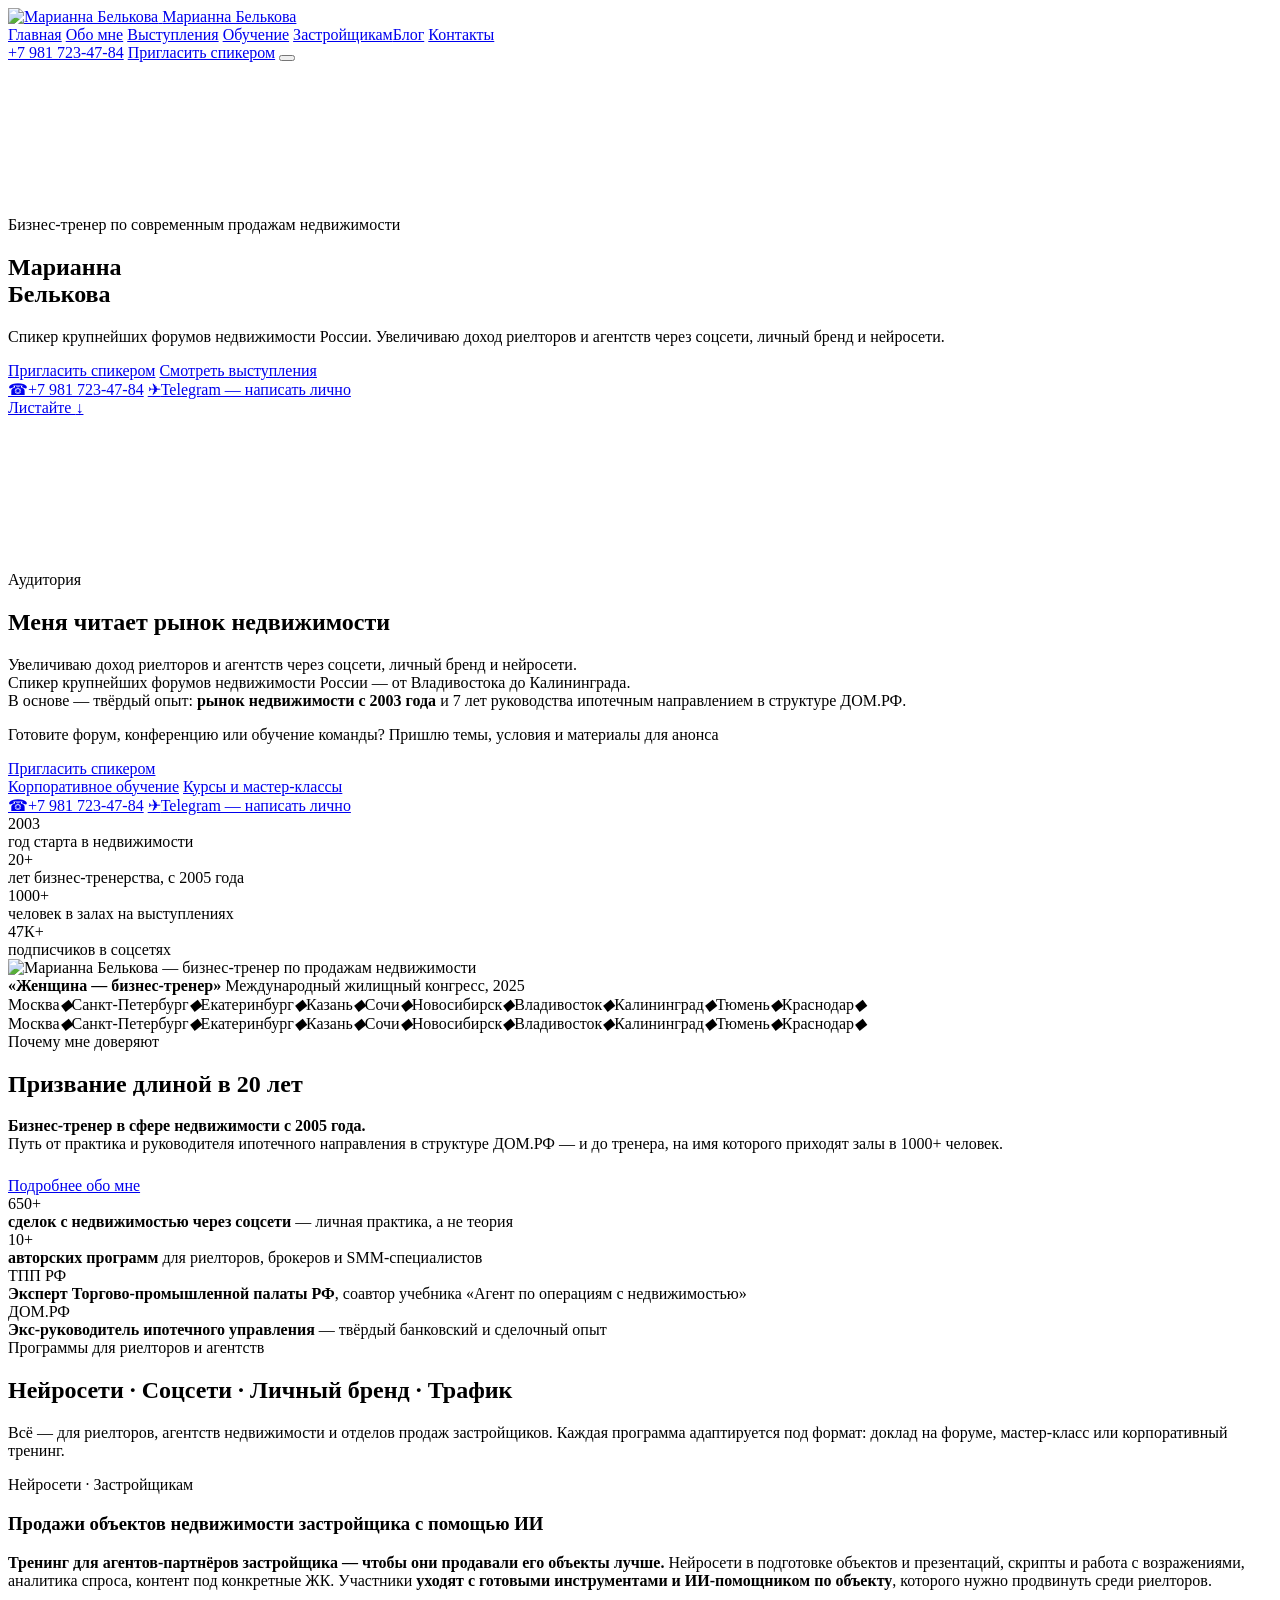
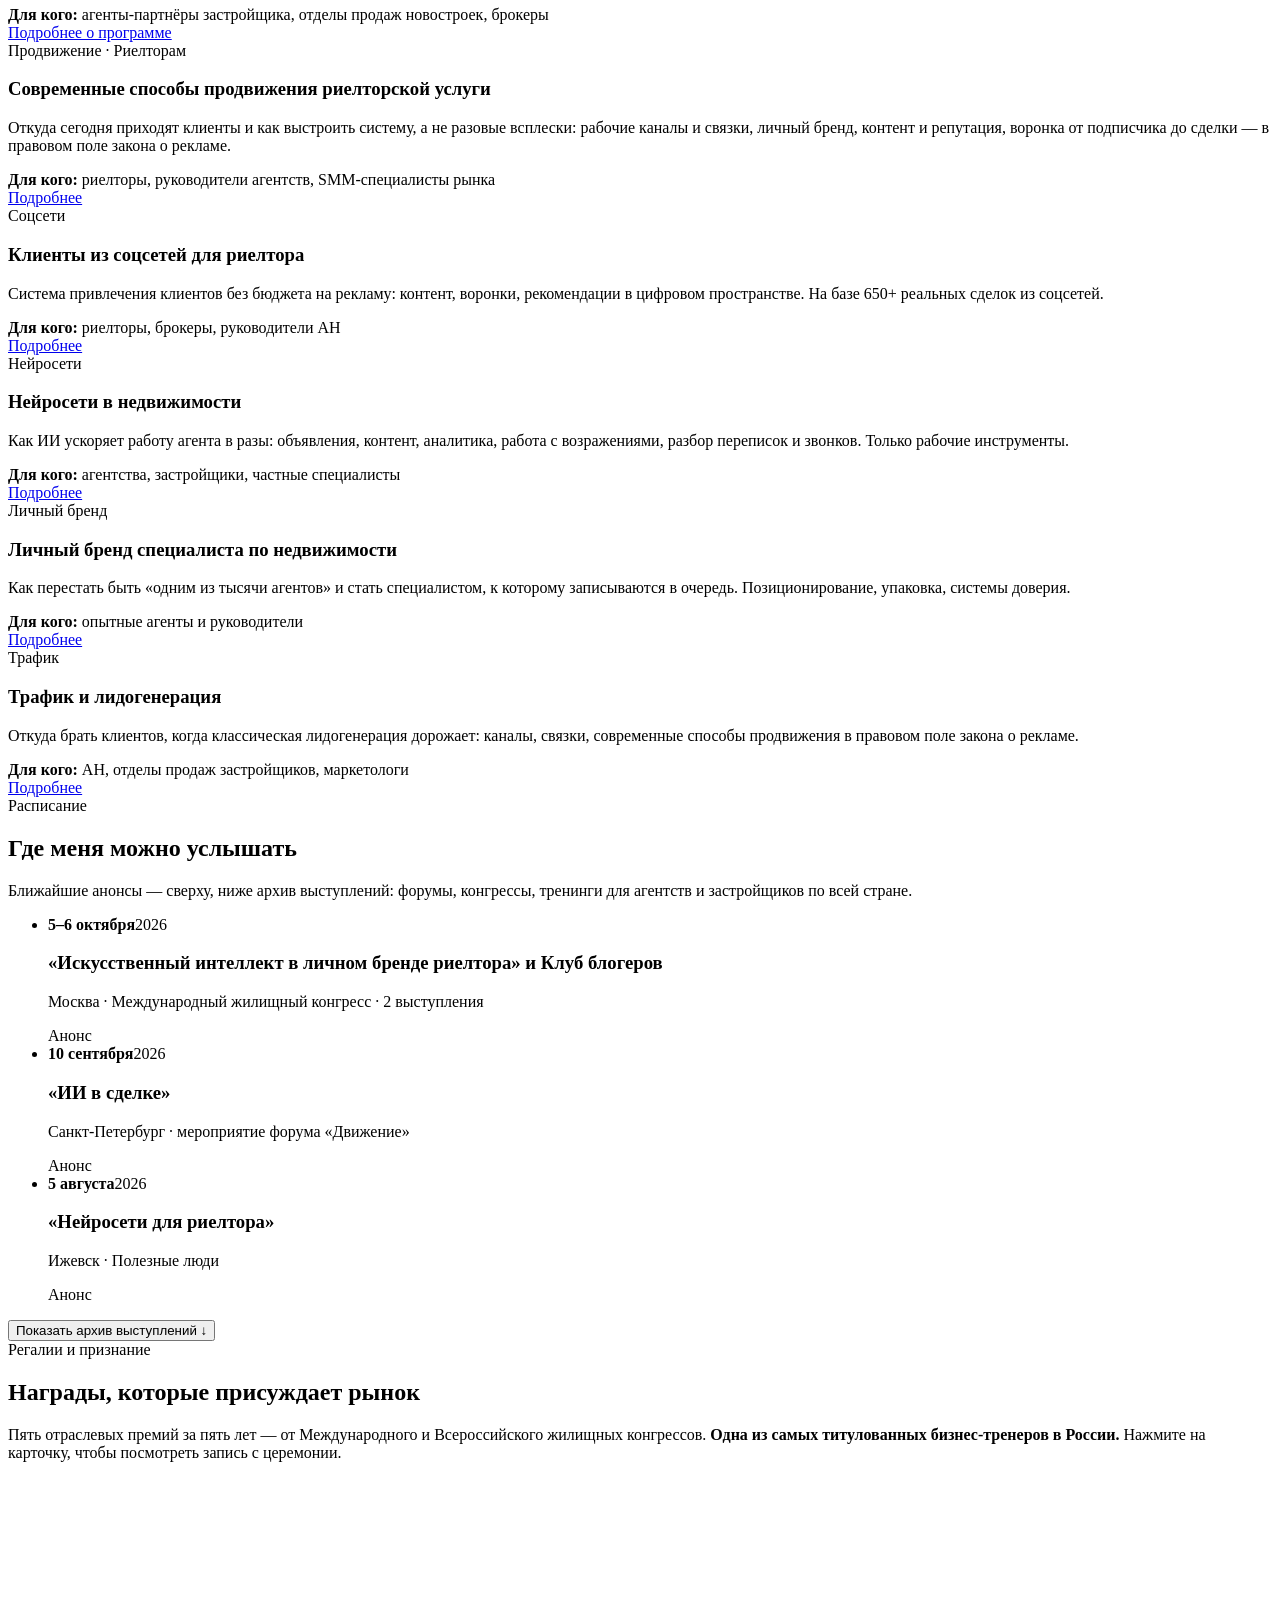
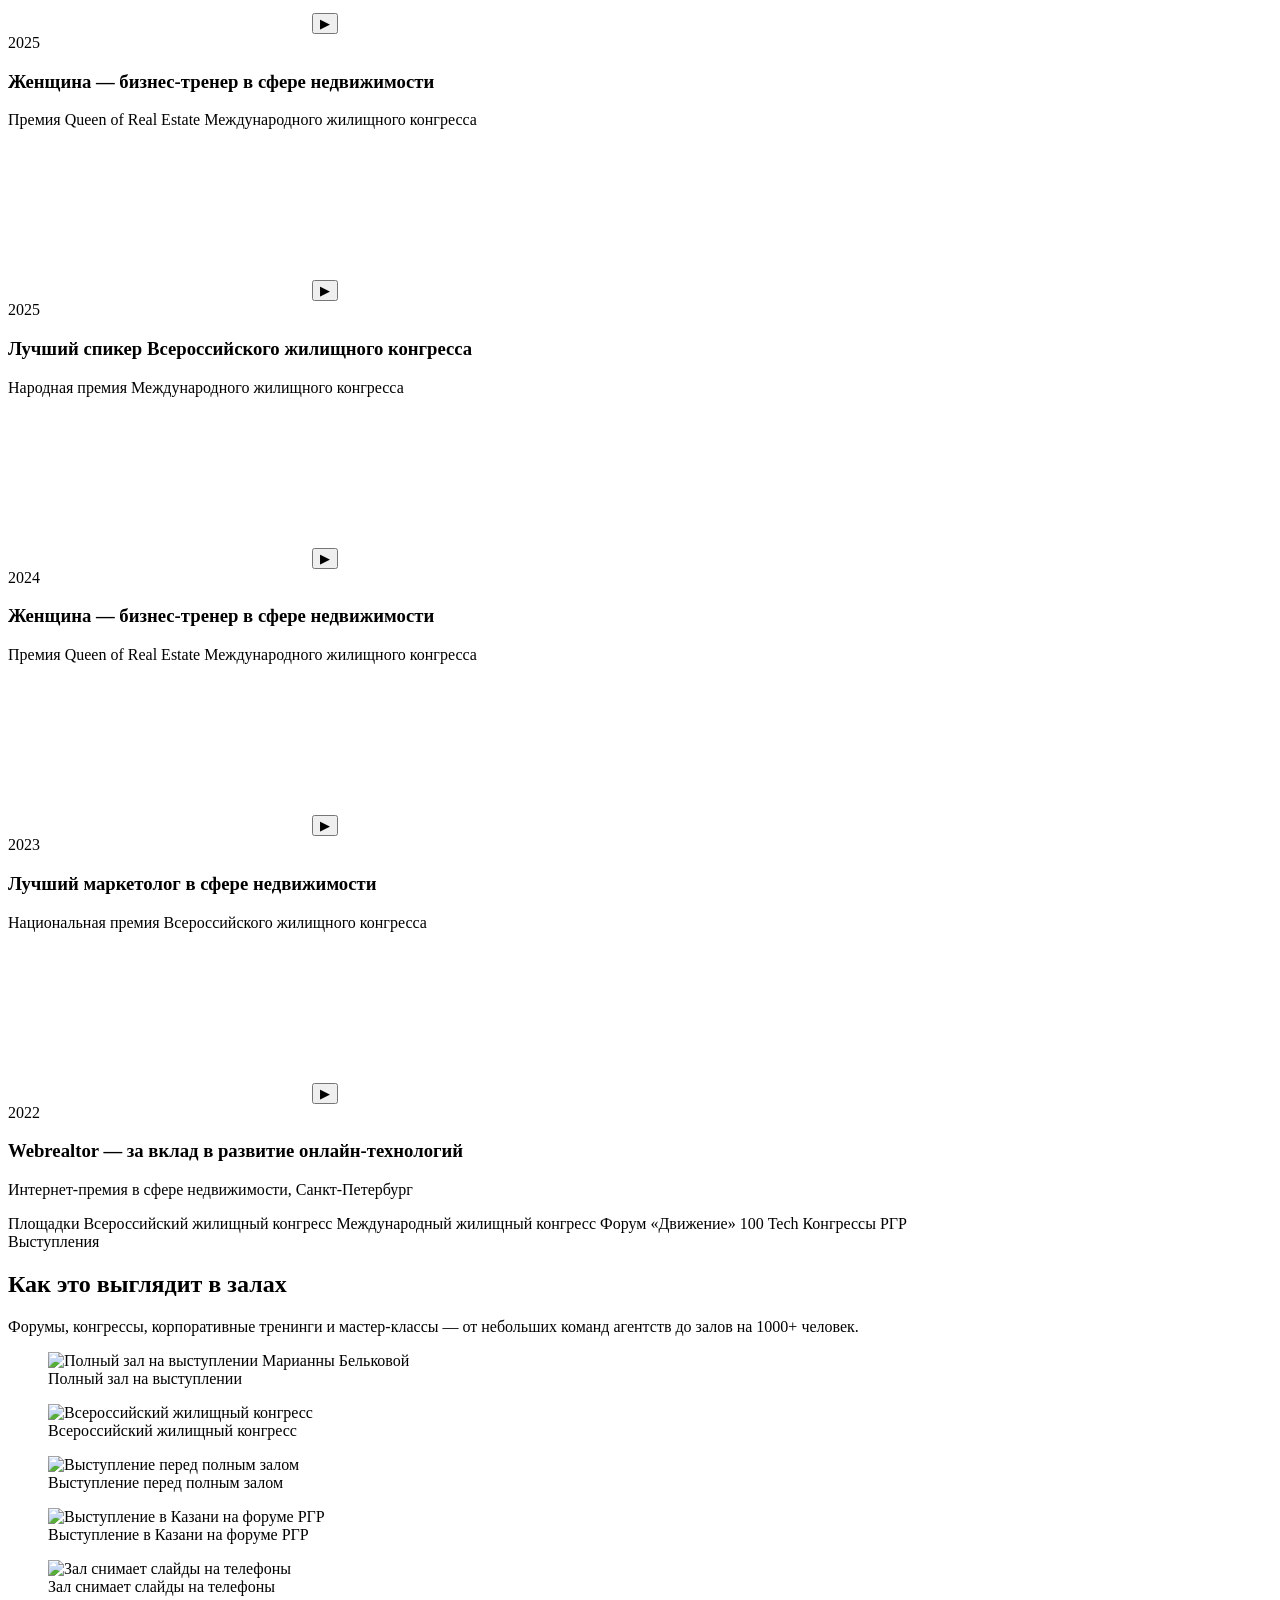
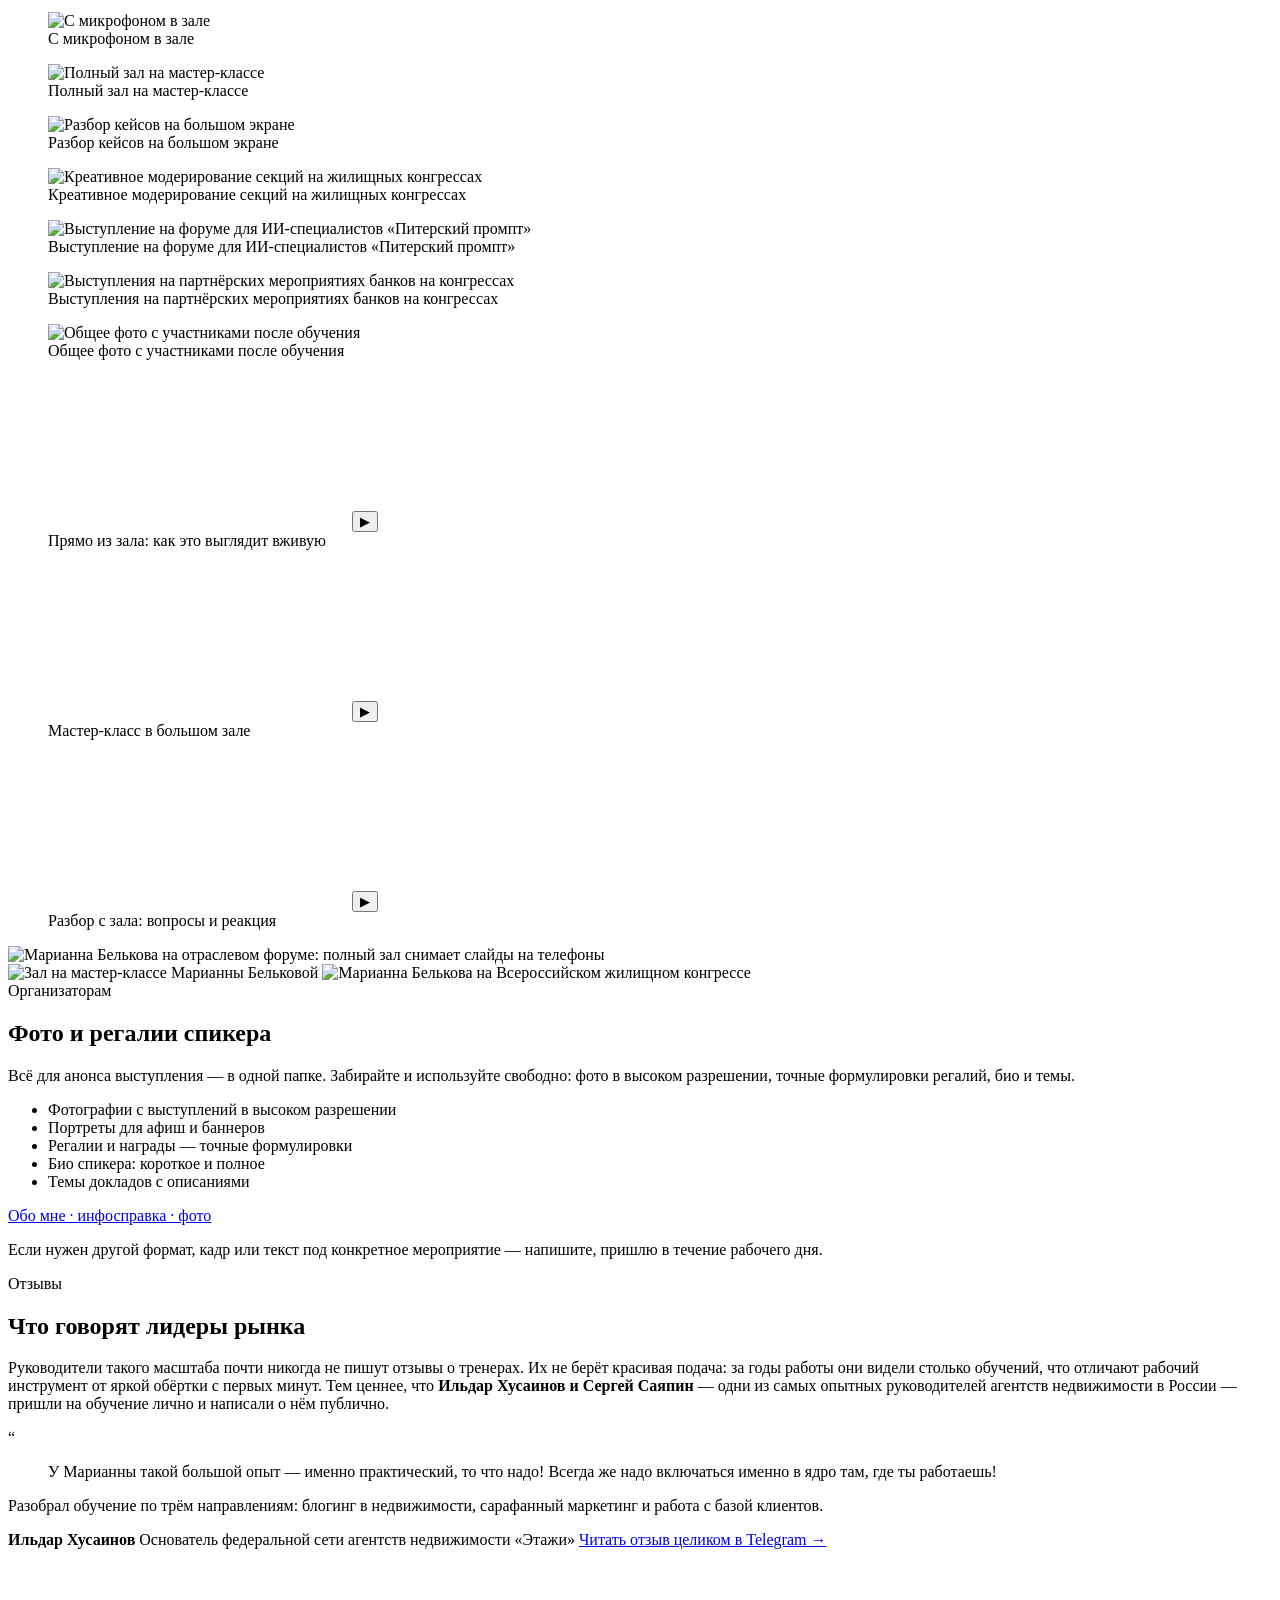
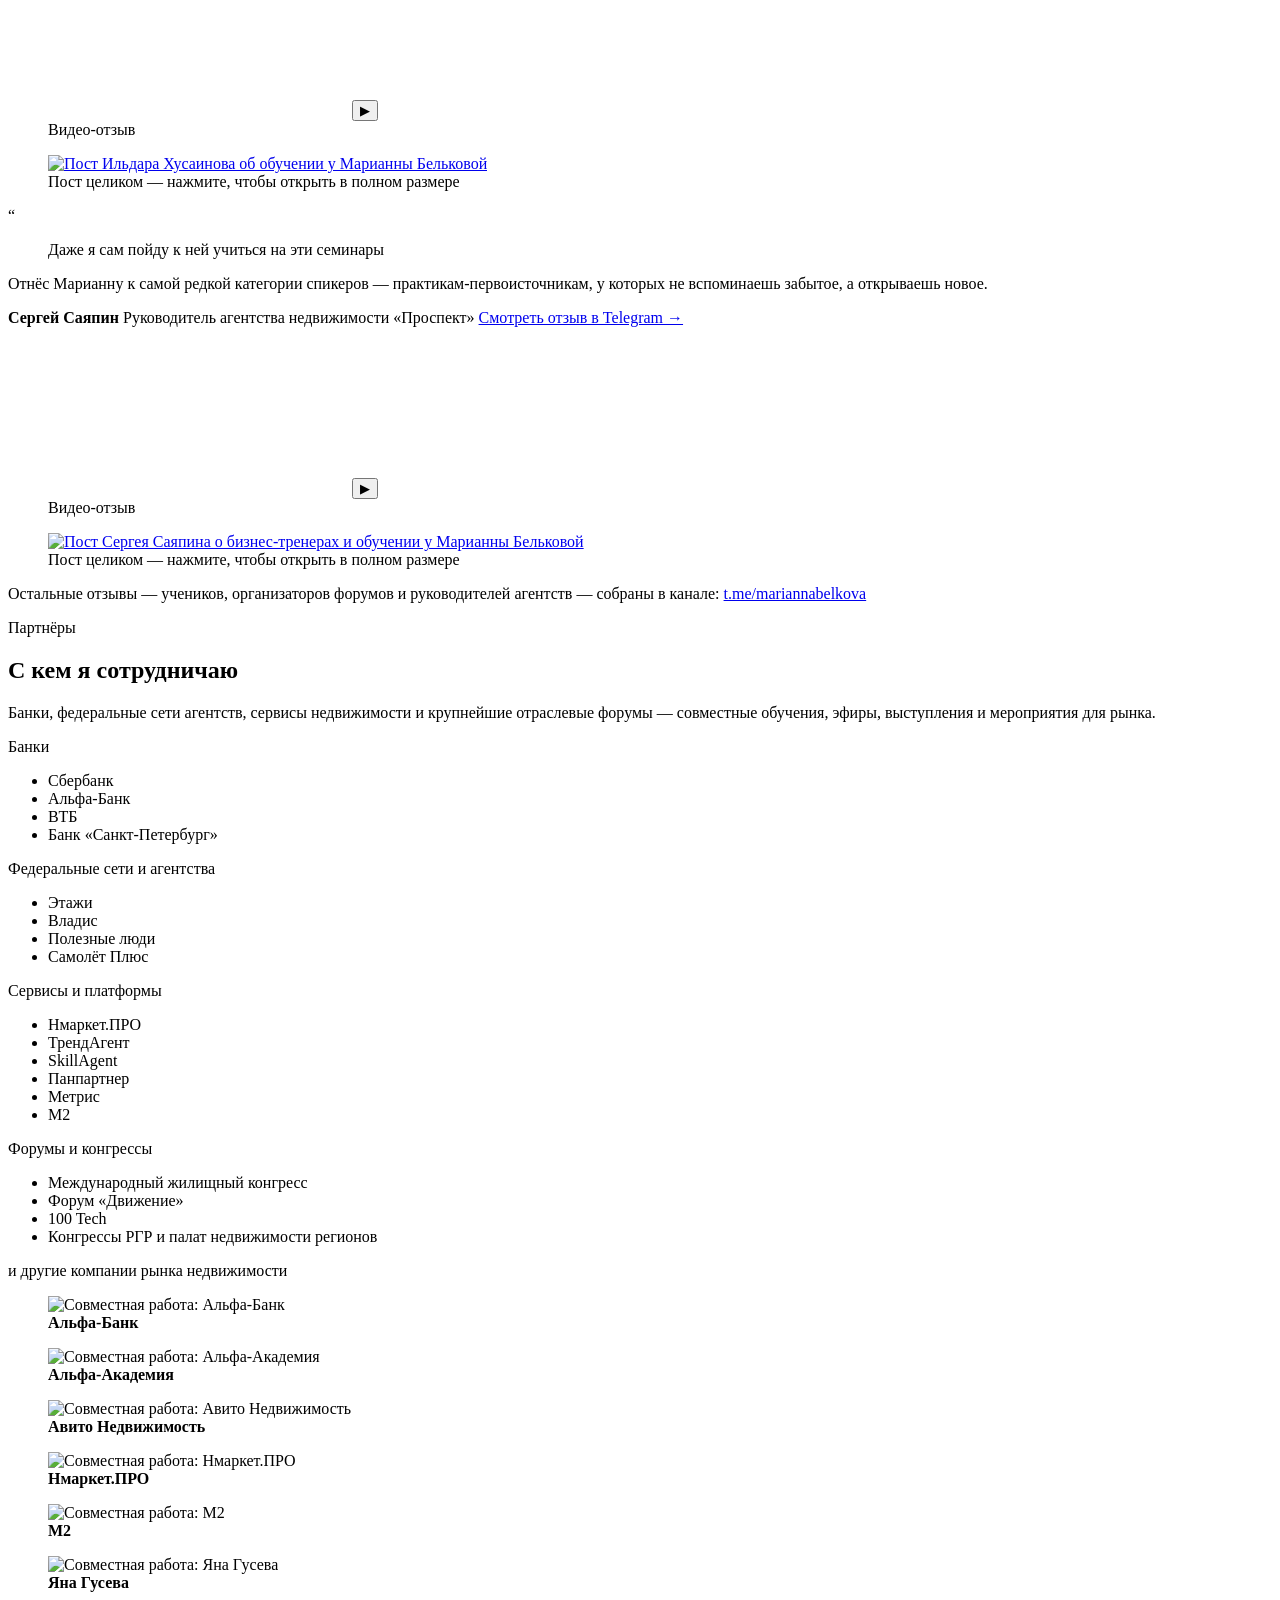
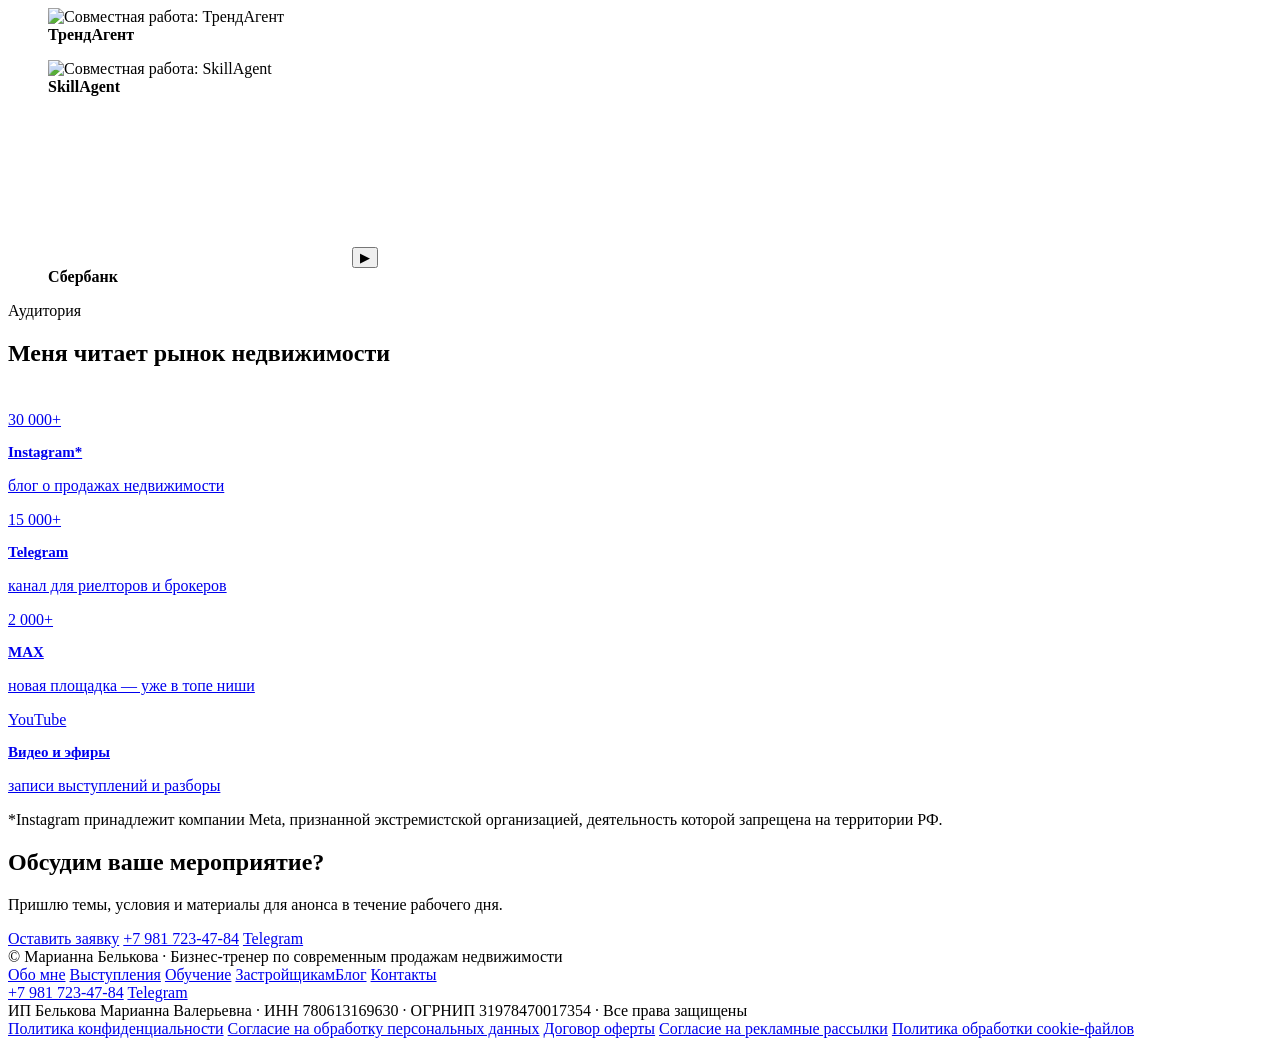
==== index.html @ 0f7f2fe7 "Update index.html" ====
<!DOCTYPE html>
<html lang="ru">
<head>
<meta charset="UTF-8">
<meta name="viewport" content="width=device-width, initial-scale=1.0">
<title>Марианна Белькова — нейросети и ИИ для риелторов | Бизнес-тренер, спикер конференций по недвижимости</title>
<meta name="description" content="Марианна Белькова — бизнес-тренер по нейросетям в недвижимости, спикер конференций и жилищных конгрессов. Обучение риелторов и агентств: ChatGPT и нейросети в работе риэлтора, соцсети, личный бренд, лидогенерация. Приглашение спикером на форум.">
<link rel="canonical" href="https://belkova-marianna.com/">
<meta property="og:type" content="website">
<meta property="og:title" content="Марианна Белькова — нейросети и ИИ для риелторов | Бизнес-тренер, спикер конференций по недвижимости">
<meta property="og:description" content="Марианна Белькова — бизнес-тренер по нейросетям в недвижимости, спикер конференций и жилищных конгрессов. Обучение риелторов и агентств: ChatGPT и нейросети в работе риэлтора, соцс">
<meta property="og:url" content="https://marianna-belkova.ru/">
<meta property="og:image" content="https://marianna-belkova.ru/assets/og-cover.jpg">
<meta property="og:locale" content="ru_RU">
<link rel="preconnect" href="https://fonts.googleapis.com">
<link rel="preconnect" href="https://fonts.gstatic.com" crossorigin>
<link href="https://fonts.googleapis.com/css2?family=Unbounded:wght@500;700&family=Manrope:wght@400;500;600;700;800&display=swap" rel="stylesheet">
<link rel="stylesheet" href="assets/style.css">
<script type="application/ld+json">
{
 "@context": "https://schema.org",
 "@type": "Person",
 "@id": "https://marianna-belkova.ru/#person",
 "name": "Марианна Белькова",
 "alternateName": [
  "Белькова Марианна Валерьевна",
  "Marianna Belkova"
 ],
 "jobTitle": "Бизнес-тренер по нейросетям и современным продажам недвижимости",
 "description": "Марианна Белькова — бизнес-тренер по применению нейросетей и искусственного интеллекта в недвижимости, спикер конференций и жилищных конгрессов России. Обучает риелторов и агентства работе с ChatGPT и нейросетями, продвижению в соцсетях и построению личного бренда. На рынке недвижимости с 2003 года, бизнес-тренер с 2005 года.",
 "url": "https://marianna-belkova.ru/",
 "image": "https://marianna-belkova.ru/assets/media/portrait.webp",
 "telephone": "+7 981 723-47-84",
 "email": "mariashka@gmail.com",
 "address": {
  "@type": "PostalAddress",
  "addressLocality": "Санкт-Петербург",
  "addressCountry": "RU"
 },
 "worksFor": {
  "@type": "Organization",
  "name": "ИП Белькова Марианна Валерьевна",
  "taxID": "780613169630"
 },
 "alumniOf": [
  {
   "@type": "CollegeOrUniversity",
   "name": "Национальный исследовательский университет «Высшая школа экономики»"
  },
  {
   "@type": "CollegeOrUniversity",
   "name": "РАНХиГС"
  }
 ],
 "knowsAbout": [
  "Нейросети в недвижимости",
  "Искусственный интеллект в продажах",
  "ChatGPT для риелторов",
  "GPT в работе риэлтора",
  "Недвижимость",
  "Риелторская деятельность",
  "SMM для риелторов",
  "Личный бренд риелтора",
  "Лидогенерация в недвижимости",
  "Продажи новостроек",
  "Ипотека",
  "Продвижение в социальных сетях",
  "Telegram для риелторов"
 ],
 "award": [
  "Женщина — бизнес-тренер в сфере недвижимости, премия Queen of Real Estate Международного жилищного конгресса, 2025",
  "Женщина — бизнес-тренер в сфере недвижимости, премия Queen of Real Estate Международного жилищного конгресса, 2024",
  "Лучший спикер Всероссийского жилищного конгресса, 2025",
  "Лучший маркетолог в сфере недвижимости России, национальная премия Всероссийского жилищного конгресса, 2023",
  "Премия Webrealtor за вклад в развитие онлайн-технологий в недвижимости"
 ],
 "hasOccupation": {
  "@type": "Occupation",
  "name": "Бизнес-тренер, спикер конференций по недвижимости"
 },
 "sameAs": [
  "https://t.me/belkovamarianna",
  "https://t.me/mariannabelkova",
  "https://www.instagram.com/belkova.marianna",
  "https://max.ru/channel_belkova",
  "https://www.youtube.com/@smmforrealestate",
  "https://vk.com/belkova.marianna",
  "https://vk.com/realestatesmm",
  "https://belkova-smm.ru/"
 ]
}
</script>
<script type="application/ld+json">
{
 "@context": "https://schema.org",
 "@type": "WebSite",
 "@id": "https://marianna-belkova.ru/#website",
 "url": "https://marianna-belkova.ru/",
 "name": "Марианна Белькова — нейросети для риелторов",
 "inLanguage": "ru-RU",
 "publisher": {
  "@id": "https://marianna-belkova.ru/#person"
 }
}
</script>
<script type="application/ld+json">
{
 "@context": "https://schema.org",
 "@type": "Service",
 "serviceType": "Обучение риелторов нейросетям и выступления спикером на конференциях по недвижимости",
 "provider": {
  "@id": "https://marianna-belkova.ru/#person"
 },
 "areaServed": {
  "@type": "Country",
  "name": "Россия"
 },
 "audience": {
  "@type": "Audience",
  "audienceType": "Риелторы, агентства недвижимости, застройщики"
 },
 "hasOfferCatalog": {
  "@type": "OfferCatalog",
  "name": "Программы обучения",
  "itemListElement": [
   {
    "@type": "Offer",
    "itemOffered": {
     "@type": "Course",
     "name": "Продажи объектов недвижимости застройщика с помощью ИИ",
     "description": "Тренинг для агентов-партнёров застройщика: нейросети в подготовке объектов, скрипты, аналитика спроса, ИИ-помощник по объекту.",
     "provider": {
      "@id": "https://marianna-belkova.ru/#person"
     }
    }
   },
   {
    "@type": "Offer",
    "itemOffered": {
     "@type": "Course",
     "name": "Нейросети в недвижимости",
     "description": "Как ИИ ускоряет работу агента: объявления, контент, аналитика, разбор переписок и звонков.",
     "provider": {
      "@id": "https://marianna-belkova.ru/#person"
     }
    }
   },
   {
    "@type": "Offer",
    "itemOffered": {
     "@type": "Course",
     "name": "Современные способы продвижения риелторской услуги",
     "description": "Рабочие каналы и связки, личный бренд, контент и репутация, воронка от подписчика до сделки.",
     "provider": {
      "@id": "https://marianna-belkova.ru/#person"
     }
    }
   }
  ]
 }
}
</script>
<script type="application/ld+json">
{"@context": "https://schema.org", "@type": "ItemList", "name": "Выступления Марианны Бельковой на конференциях и жилищных конгрессах", "itemListElement": [{"@type": "ListItem", "position": 1, "item": {"@type": "Event", "name": "Искусственный интеллект в личном бренде риелтора» и Клуб блогеров", "startDate": "2026-10-05", "eventStatus": "https://schema.org/EventScheduled", "eventAttendanceMode": "https://schema.org/OfflineEventAttendanceMode", "location": {"@type": "Place", "name": "Москва · Международный жилищный конгресс · 2 выступления", "address": {"@type": "PostalAddress", "addressLocality": "Москва", "addressCountry": "RU"}}, "performer": {"@id": "https://marianna-belkova.ru/#person"}, "organizer": {"@type": "Organization", "name": "2 выступления"}, "description": "Выступление Марианны Бельковой: Искусственный интеллект в личном бренде риелтора» и Клуб блогеров"}}, {"@type": "ListItem", "position": 2, "item": {"@type": "Event", "name": "ИИ в сделке", "startDate": "2026-09-10", "eventStatus": "https://schema.org/EventScheduled", "eventAttendanceMode": "https://schema.org/OfflineEventAttendanceMode", "location": {"@type": "Place", "name": "Санкт-Петербург · мероприятие форума «Движение»", "address": {"@type": "PostalAddress", "addressLocality": "Санкт-Петербург", "addressCountry": "RU"}}, "performer": {"@id": "https://marianna-belkova.ru/#person"}, "organizer": {"@type": "Organization", "name": "мероприятие форума «Движение»"}, "description": "Выступление Марианны Бельковой: ИИ в сделке"}}, {"@type": "ListItem", "position": 3, "item": {"@type": "Event", "name": "Нейросети для риелтора", "startDate": "2026-08-05", "eventStatus": "https://schema.org/EventScheduled", "eventAttendanceMode": "https://schema.org/OfflineEventAttendanceMode", "location": {"@type": "Place", "name": "Ижевск · Полезные люди", "address": {"@type": "PostalAddress", "addressLocality": "Ижевск", "addressCountry": "RU"}}, "performer": {"@id": "https://marianna-belkova.ru/#person"}, "organizer": {"@type": "Organization", "name": "Полезные люди"}, "description": "Выступление Марианны Бельковой: Нейросети для риелтора"}}, {"@type": "ListItem", "position": 4, "item": {"@type": "Event", "name": "Обучение по социальным сетям", "startDate": "2026-07-15", "eventStatus": "https://schema.org/EventScheduled", "eventAttendanceMode": "https://schema.org/OfflineEventAttendanceMode", "location": {"@type": "Place", "name": "Онлайн · ГК «Железно», Волгоград", "address": {"@type": "PostalAddress", "addressLocality": "Онлайн", "addressCountry": "RU"}}, "performer": {"@id": "https://marianna-belkova.ru/#person"}, "organizer": {"@type": "Organization", "name": "ГК «Железно», Волгоград"}, "description": "Выступление Марианны Бельковой: Обучение по социальным сетям"}}, {"@type": "ListItem", "position": 5, "item": {"@type": "Event", "name": "Нейросети в недвижимости", "startDate": "2026-07-14", "eventStatus": "https://schema.org/EventScheduled", "eventAttendanceMode": "https://schema.org/OfflineEventAttendanceMode", "location": {"@type": "Place", "name": "Онлайн · Академия Талан", "address": {"@type": "PostalAddress", "addressLocality": "Онлайн", "addressCountry": "RU"}}, "performer": {"@id": "https://marianna-belkova.ru/#person"}, "organizer": {"@type": "Organization", "name": "Академия Талан"}, "description": "Выступление Марианны Бельковой: Нейросети в недвижимости"}}, {"@type": "ListItem", "position": 6, "item": {"@type": "Event", "name": "Соцсети в отделе продаж застройщика", "startDate": "2026-07-03", "eventStatus": "https://schema.org/EventScheduled", "eventAttendanceMode": "https://schema.org/OfflineEventAttendanceMode", "location": {"@type": "Place", "name": "Онлайн · ThaiGa, Таиланд", "address": {"@type": "PostalAddress", "addressLocality": "Онлайн", "addressCountry": "RU"}}, "performer": {"@id": "https://marianna-belkova.ru/#person"}, "organizer": {"@type": "Organization", "name": "ThaiGa, Таиланд"}, "description": "Выступление Марианны Бельковой: Соцсети в отделе продаж застройщика"}}, {"@type": "ListItem", "position": 7, "item": {"@type": "Event", "name": "Нейросети для риелтора при продаже новостроек", "startDate": "2026-06-30", "eventStatus": "https://schema.org/EventScheduled", "eventAttendanceMode": "https://schema.org/OfflineEventAttendanceMode", "location": {"@type": "Place", "name": "Красноярск · тренинг для партнёров СК «Расцветай»", "address": {"@type": "PostalAddress", "addressLocality": "Красноярск", "addressCountry": "RU"}}, "performer": {"@id": "https://marianna-belkova.ru/#person"}, "organizer": {"@type": "Organization", "name": "тренинг для партнёров СК «Расцветай»"}, "description": "Выступление Марианны Бельковой: Нейросети для риелтора при продаже новостроек"}}, {"@type": "ListItem", "position": 8, "item": {"@type": "Event", "name": "Нейросети при продаже новостроек", "startDate": "2026-06-25", "eventStatus": "https://schema.org/EventScheduled", "eventAttendanceMode": "https://schema.org/OfflineEventAttendanceMode", "location": {"@type": "Place", "name": "Санкт-Петербург · АН «Эрмитаж»", "address": {"@type": "PostalAddress", "addressLocality": "Санкт-Петербург", "addressCountry": "RU"}}, "performer": {"@id": "https://marianna-belkova.ru/#person"}, "organizer": {"@type": "Organization", "name": "АН «Эрмитаж»"}, "description": "Выступление Марианны Бельковой: Нейросети при продаже новостроек"}}, {"@type": "ListItem", "position": 9, "item": {"@type": "Event", "name": "Архетипы личного бренда в любом проекте", "startDate": "2026-05-21", "eventStatus": "https://schema.org/EventScheduled", "eventAttendanceMode": "https://schema.org/OfflineEventAttendanceMode", "location": {"@type": "Place", "name": "Санкт-Петербург · бизнес-завтрак Нмаркет.ПРО", "address": {"@type": "PostalAddress", "addressLocality": "Санкт-Петербург", "addressCountry": "RU"}}, "performer": {"@id": "https://marianna-belkova.ru/#person"}, "organizer": {"@type": "Organization", "name": "бизнес-завтрак Нмаркет.ПРО"}, "description": "Выступление Марианны Бельковой: Архетипы личного бренда в любом проекте"}}, {"@type": "ListItem", "position": 10, "item": {"@type": "Event", "name": "Нейросети для коммерческой недвижимости", "startDate": "2026-01-15", "eventStatus": "https://schema.org/EventScheduled", "eventAttendanceMode": "https://schema.org/OfflineEventAttendanceMode", "location": {"@type": "Place", "name": "Санкт-Петербург · застройщик", "address": {"@type": "PostalAddress", "addressLocality": "Санкт-Петербург", "addressCountry": "RU"}}, "performer": {"@id": "https://marianna-belkova.ru/#person"}, "organizer": {"@type": "Organization", "name": "застройщик"}, "description": "Выступление Марианны Бельковой: Нейросети для коммерческой недвижимости"}}, {"@type": "ListItem", "position": 11, "item": {"@type": "Event", "name": "Личный бренд риелтора в 2026. Воронки и связки", "startDate": "2025-12-10", "eventStatus": "https://schema.org/EventScheduled", "eventAttendanceMode": "https://schema.org/OfflineEventAttendanceMode", "location": {"@type": "Place", "name": "Санкт-Петербург · Панпартнер", "address": {"@type": "PostalAddress", "addressLocality": "Санкт-Петербург", "addressCountry": "RU"}}, "performer": {"@id": "https://marianna-belkova.ru/#person"}, "organizer": {"@type": "Organization", "name": "Панпартнер"}, "description": "Выступление Марианны Бельковой: Личный бренд риелтора в 2026. Воронки и связки"}}, {"@type": "ListItem", "position": 12, "item": {"@type": "Event", "name": "Нейросети для риелтора", "startDate": "2025-12-06", "eventStatus": "https://schema.org/EventScheduled", "eventAttendanceMode": "https://schema.org/OfflineEventAttendanceMode", "location": {"@type": "Place", "name": "Краснодар · ТрендАгент", "address": {"@type": "PostalAddress", "addressLocality": "Краснодар", "addressCountry": "RU"}}, "performer": {"@id": "https://marianna-belkova.ru/#person"}, "organizer": {"@type": "Organization", "name": "ТрендАгент"}, "description": "Выступление Марианны Бельковой: Нейросети для риелтора"}}, {"@type": "ListItem", "position": 13, "item": {"@type": "Event", "name": "Как продавать объекты застройщика с помощью ИИ", "startDate": "2025-12-02", "eventStatus": "https://schema.org/EventScheduled", "eventAttendanceMode": "https://schema.org/OfflineEventAttendanceMode", "location": {"@type": "Place", "name": "Екатеринбург · застройщик А101", "address": {"@type": "PostalAddress", "addressLocality": "Екатеринбург", "addressCountry": "RU"}}, "performer": {"@id": "https://marianna-belkova.ru/#person"}, "organizer": {"@type": "Organization", "name": "застройщик А101"}, "description": "Выступление Марианны Бельковой: Как продавать объекты застройщика с помощью ИИ"}}, {"@type": "ListItem", "position": 14, "item": {"@type": "Event", "name": "Нейросети в сделке", "startDate": "2025-11-21", "eventStatus": "https://schema.org/EventScheduled", "eventAttendanceMode": "https://schema.org/OfflineEventAttendanceMode", "location": {"@type": "Place", "name": "Казань · Гильдия риелторов Татарстана, Казанский форум недвижимости", "address": {"@type": "PostalAddress", "addressLocality": "Казань", "addressCountry": "RU"}}, "performer": {"@id": "https://marianna-belkova.ru/#person"}, "organizer": {"@type": "Organization", "name": "Гильдия риелторов Татарстана, Казанский форум недвижимости"}, "description": "Выступление Марианны Бельковой: Нейросети в сделке"}}, {"@type": "ListItem", "position": 15, "item": {"@type": "Event", "name": "Нейросети при продаже новостроек", "startDate": "2025-11-19", "eventStatus": "https://schema.org/EventScheduled", "eventAttendanceMode": "https://schema.org/OfflineEventAttendanceMode", "location": {"@type": "Place", "name": "Пермь · мероприятие РГР", "address": {"@type": "PostalAddress", "addressLocality": "Пермь", "addressCountry": "RU"}}, "performer": {"@id": "https://marianna-belkova.ru/#person"}, "organizer": {"@type": "Organization", "name": "мероприятие РГР"}, "description": "Выступление Марианны Бельковой: Нейросети при продаже новостроек"}}, {"@type": "ListItem", "position": 16, "item": {"@type": "Event", "name": "Как продавать объекты застройщика с помощью ИИ", "startDate": "2025-10-24", "eventStatus": "https://schema.org/EventScheduled", "eventAttendanceMode": "https://schema.org/OfflineEventAttendanceMode", "location": {"@type": "Place", "name": "Сочи · «Расцветай»", "address": {"@type": "PostalAddress", "addressLocality": "Сочи", "addressCountry": "RU"}}, "performer": {"@id": "https://marianna-belkova.ru/#person"}, "organizer": {"@type": "Organization", "name": "«Расцветай»"}, "description": "Выступление Марианны Бельковой: Как продавать объекты застройщика с помощью ИИ"}}, {"@type": "ListItem", "position": 17, "item": {"@type": "Event", "name": "ИИ в недвижимости", "startDate": "2025-10-21", "eventStatus": "https://schema.org/EventScheduled", "eventAttendanceMode": "https://schema.org/OfflineEventAttendanceMode", "location": {"@type": "Place", "name": "Тюмень · мероприятие М2", "address": {"@type": "PostalAddress", "addressLocality": "Тюмень", "addressCountry": "RU"}}, "performer": {"@id": "https://marianna-belkova.ru/#person"}, "organizer": {"@type": "Organization", "name": "мероприятие М2"}, "description": "Выступление Марианны Бельковой: ИИ в недвижимости"}}, {"@type": "ListItem", "position": 18, "item": {"@type": "Event", "name": "7 выступлений и мастер-классов", "startDate": "2025-10-13", "eventStatus": "https://schema.org/EventScheduled", "eventAttendanceMode": "https://schema.org/OfflineEventAttendanceMode", "location": {"@type": "Place", "name": "Москва · Международный жилищный конгресс", "address": {"@type": "PostalAddress", "addressLocality": "Москва", "addressCountry": "RU"}}, "performer": {"@id": "https://marianna-belkova.ru/#person"}, "organizer": {"@type": "Organization", "name": "Международный жилищный конгресс"}, "description": "Выступление Марианны Бельковой: 7 выступлений и мастер-классов"}}, {"@type": "ListItem", "position": 19, "item": {"@type": "Event", "name": "ИИ в недвижимости", "startDate": "2025-09-25", "eventStatus": "https://schema.org/EventScheduled", "eventAttendanceMode": "https://schema.org/OfflineEventAttendanceMode", "location": {"@type": "Place", "name": "Екатеринбург · 100+ TechnoBuild", "address": {"@type": "PostalAddress", "addressLocality": "Екатеринбург", "addressCountry": "RU"}}, "performer": {"@id": "https://marianna-belkova.ru/#person"}, "organizer": {"@type": "Organization", "name": "100+ TechnoBuild"}, "description": "Выступление Марианны Бельковой: ИИ в недвижимости"}}, {"@type": "ListItem", "position": 20, "item": {"@type": "Event", "name": "Личный бренд в работе риелтора", "startDate": "2025-07-28", "eventStatus": "https://schema.org/EventScheduled", "eventAttendanceMode": "https://schema.org/OfflineEventAttendanceMode", "location": {"@type": "Place", "name": "Москва · ТрендАгент МСК", "address": {"@type": "PostalAddress", "addressLocality": "Москва", "addressCountry": "RU"}}, "performer": {"@id": "https://marianna-belkova.ru/#person"}, "organizer": {"@type": "Organization", "name": "ТрендАгент МСК"}, "description": "Выступление Марианны Бельковой: Личный бренд в работе риелтора"}}, {"@type": "ListItem", "position": 21, "item": {"@type": "Event", "name": "Как риелтору продавать в новых условиях", "startDate": "2025-07-16", "eventStatus": "https://schema.org/EventScheduled", "eventAttendanceMode": "https://schema.org/OfflineEventAttendanceMode", "location": {"@type": "Place", "name": "Астрахань · РГР", "address": {"@type": "PostalAddress", "addressLocality": "Астрахань", "addressCountry": "RU"}}, "performer": {"@id": "https://marianna-belkova.ru/#person"}, "organizer": {"@type": "Organization", "name": "РГР"}, "description": "Выступление Марианны Бельковой: Как риелтору продавать в новых условиях"}}, {"@type": "ListItem", "position": 22, "item": {"@type": "Event", "name": "Нейросети и соцсети для риелтора", "startDate": "2025-06-27", "eventStatus": "https://schema.org/EventScheduled", "eventAttendanceMode": "https://schema.org/OfflineEventAttendanceMode", "location": {"@type": "Place", "name": "Суздаль · съезд партнёров «Владис»", "address": {"@type": "PostalAddress", "addressLocality": "Суздаль", "addressCountry": "RU"}}, "performer": {"@id": "https://marianna-belkova.ru/#person"}, "organizer": {"@type": "Organization", "name": "съезд партнёров «Владис»"}, "description": "Выступление Марианны Бельковой: Нейросети и соцсети для риелтора"}}, {"@type": "ListItem", "position": 23, "item": {"@type": "Event", "name": "Как застройщику использовать ИИ — кейсы", "startDate": "2025-06-25", "eventStatus": "https://schema.org/EventScheduled", "eventAttendanceMode": "https://schema.org/OfflineEventAttendanceMode", "location": {"@type": "Place", "name": "Сочи · Форум «Движение»", "address": {"@type": "PostalAddress", "addressLocality": "Сочи", "addressCountry": "RU"}}, "performer": {"@id": "https://marianna-belkova.ru/#person"}, "organizer": {"@type": "Organization", "name": "Форум «Движение»"}, "description": "Выступление Марианны Бельковой: Как застройщику использовать ИИ — кейсы"}}, {"@type": "ListItem", "position": 24, "item": {"@type": "Event", "name": "Как продавать объекты застройщика с помощью ИИ", "startDate": "2025-06-05", "eventStatus": "https://schema.org/EventScheduled", "eventAttendanceMode": "https://schema.org/OfflineEventAttendanceMode", "location": {"@type": "Place", "name": "Новосибирск · «Расцветай»", "address": {"@type": "PostalAddress", "addressLocality": "Новосибирск", "addressCountry": "RU"}}, "performer": {"@id": "https://marianna-belkova.ru/#person"}, "organizer": {"@type": "Organization", "name": "«Расцветай»"}, "description": "Выступление Марианны Бельковой: Как продавать объекты застройщика с помощью ИИ"}}, {"@type": "ListItem", "position": 25, "item": {"@type": "Event", "name": "Как продавать объекты застройщика с помощью ИИ", "startDate": "2025-05-21", "eventStatus": "https://schema.org/EventScheduled", "eventAttendanceMode": "https://schema.org/OfflineEventAttendanceMode", "location": {"@type": "Place", "name": "Челябинск", "address": {"@type": "PostalAddress", "addressLocality": "Челябинск", "addressCountry": "RU"}}, "performer": {"@id": "https://marianna-belkova.ru/#person"}, "organizer": {"@type": "Organization", "name": "Челябинск"}, "description": "Выступление Марианны Бельковой: Как продавать объекты застройщика с помощью ИИ"}}, {"@type": "ListItem", "position": 26, "item": {"@type": "Event", "name": "Как продвигаться в социальных сетях риелтору", "startDate": "2025-05-17", "eventStatus": "https://schema.org/EventScheduled", "eventAttendanceMode": "https://schema.org/OfflineEventAttendanceMode", "location": {"@type": "Place", "name": "Владивосток · РГР", "address": {"@type": "PostalAddress", "addressLocality": "Владивосток", "addressCountry": "RU"}}, "performer": {"@id": "https://marianna-belkova.ru/#person"}, "organizer": {"@type": "Organization", "name": "РГР"}, "description": "Выступление Марианны Бельковой: Как продвигаться в социальных сетях риелтору"}}, {"@type": "ListItem", "position": 27, "item": {"@type": "Event", "name": "Технологии SMM в продаже недвижимости", "startDate": "2025-05-15", "eventStatus": "https://schema.org/EventScheduled", "eventAttendanceMode": "https://schema.org/OfflineEventAttendanceMode", "location": {"@type": "Place", "name": "Хабаровск · РГР", "address": {"@type": "PostalAddress", "addressLocality": "Хабаровск", "addressCountry": "RU"}}, "performer": {"@id": "https://marianna-belkova.ru/#person"}, "organizer": {"@type": "Organization", "name": "РГР"}, "description": "Выступление Марианны Бельковой: Технологии SMM в продаже недвижимости"}}, {"@type": "ListItem", "position": 28, "item": {"@type": "Event", "name": "Как продавать новостройки с ИИ", "startDate": "2025-04-25", "eventStatus": "https://schema.org/EventScheduled", "eventAttendanceMode": "https://schema.org/OfflineEventAttendanceMode", "location": {"@type": "Place", "name": "Санкт-Петербург · «Расцветай»", "address": {"@type": "PostalAddress", "addressLocality": "Санкт-Петербург", "addressCountry": "RU"}}, "performer": {"@id": "https://marianna-belkova.ru/#person"}, "organizer": {"@type": "Organization", "name": "«Расцветай»"}, "description": "Выступление Марианны Бельковой: Как продавать новостройки с ИИ"}}, {"@type": "ListItem", "position": 29, "item": {"@type": "Event", "name": "12 мероприятий", "startDate": "2025-04-08", "eventStatus": "https://schema.org/EventScheduled", "eventAttendanceMode": "https://schema.org/OfflineEventAttendanceMode", "location": {"@type": "Place", "name": "Сочи · Всероссийский жилищный конгресс", "address": {"@type": "PostalAddress", "addressLocality": "Сочи", "addressCountry": "RU"}}, "performer": {"@id": "https://marianna-belkova.ru/#person"}, "organizer": {"@type": "Organization", "name": "Всероссийский жилищный конгресс"}, "description": "Выступление Марианны Бельковой: 12 мероприятий"}}, {"@type": "ListItem", "position": 30, "item": {"@type": "Event", "name": "Как продавать элитную недвижимость с помощью нейросетей", "startDate": "2025-03-19", "eventStatus": "https://schema.org/EventScheduled", "eventAttendanceMode": "https://schema.org/OfflineEventAttendanceMode", "location": {"@type": "Place", "name": "Тюмень", "address": {"@type": "PostalAddress", "addressLocality": "Тюмень", "addressCountry": "RU"}}, "performer": {"@id": "https://marianna-belkova.ru/#person"}, "organizer": {"@type": "Organization", "name": "Тюмень"}, "description": "Выступление Марианны Бельковой: Как продавать элитную недвижимость с помощью нейросетей"}}, {"@type": "ListItem", "position": 31, "item": {"@type": "Event", "name": "Личный бренд риелтора", "startDate": "2025-03-17", "eventStatus": "https://schema.org/EventScheduled", "eventAttendanceMode": "https://schema.org/OfflineEventAttendanceMode", "location": {"@type": "Place", "name": "Москва · ТрендАгент", "address": {"@type": "PostalAddress", "addressLocality": "Москва", "addressCountry": "RU"}}, "performer": {"@id": "https://marianna-belkova.ru/#person"}, "organizer": {"@type": "Organization", "name": "ТрендАгент"}, "description": "Выступление Марианны Бельковой: Личный бренд риелтора"}}, {"@type": "ListItem", "position": 32, "item": {"@type": "Event", "name": "Как использовать нейросети при продаже новостроек", "startDate": "2025-03-12", "eventStatus": "https://schema.org/EventScheduled", "eventAttendanceMode": "https://schema.org/OfflineEventAttendanceMode", "location": {"@type": "Place", "name": "Екатеринбург · «Брусника», для партнёров", "address": {"@type": "PostalAddress", "addressLocality": "Екатеринбург", "addressCountry": "RU"}}, "performer": {"@id": "https://marianna-belkova.ru/#person"}, "organizer": {"@type": "Organization", "name": "«Брусника», для партнёров"}, "description": "Выступление Марианны Бельковой: Как использовать нейросети при продаже новостроек"}}, {"@type": "ListItem", "position": 33, "item": {"@type": "Event", "name": "Телеграм в работе риелтора", "startDate": "2025-02-21", "eventStatus": "https://schema.org/EventScheduled", "eventAttendanceMode": "https://schema.org/OfflineEventAttendanceMode", "location": {"@type": "Place", "name": "Киров", "address": {"@type": "PostalAddress", "addressLocality": "Киров", "addressCountry": "RU"}}, "performer": {"@id": "https://marianna-belkova.ru/#person"}, "organizer": {"@type": "Organization", "name": "Киров"}, "description": "Выступление Марианны Бельковой: Телеграм в работе риелтора"}}, {"@type": "ListItem", "position": 34, "item": {"@type": "Event", "name": "Нейросети в работе риелтора", "startDate": "2025-02-09", "eventStatus": "https://schema.org/EventScheduled", "eventAttendanceMode": "https://schema.org/OfflineEventAttendanceMode", "location": {"@type": "Place", "name": "Москва · FreshUP", "address": {"@type": "PostalAddress", "addressLocality": "Москва", "addressCountry": "RU"}}, "performer": {"@id": "https://marianna-belkova.ru/#person"}, "organizer": {"@type": "Organization", "name": "FreshUP"}, "description": "Выступление Марианны Бельковой: Нейросети в работе риелтора"}}, {"@type": "ListItem", "position": 35, "item": {"@type": "Event", "name": "Нейросети для продвижения риелторов в соцсетях", "startDate": "2025-02-04", "eventStatus": "https://schema.org/EventScheduled", "eventAttendanceMode": "https://schema.org/OfflineEventAttendanceMode", "location": {"@type": "Place", "name": "Санкт-Петербург · ТрендАгент", "address": {"@type": "PostalAddress", "addressLocality": "Санкт-Петербург", "addressCountry": "RU"}}, "performer": {"@id": "https://marianna-belkova.ru/#person"}, "organizer": {"@type": "Organization", "name": "ТрендАгент"}, "description": "Выступление Марианны Бельковой: Нейросети для продвижения риелторов в соцсетях"}}]}
</script>
</head>
<body>

<header class="site-header">
  <div class="header-in">
    <a class="logo" href="index.html" aria-label="Марианна Белькова — на главную">
      <img class="logo-ava" src="assets/media/avatar.webp" alt="Марианна Белькова" width="40" height="40">
      <span class="logo-name">Марианна Белькова</span>
    </a>
    <nav class="nav" id="nav" aria-label="Основная навигация">
      <a href="index.html" class="active">Главная</a>
      <a href="about.html">Обо мне</a>
      <a href="speaking.html">Выступления</a>
      <a href="education.html">Обучение</a>
      <a href="developers.html">Застройщикам</a><a href="blog/index.html">Блог</a>
      <a href="contacts.html">Контакты</a>
    </nav>
    <a class="header-tel" href="tel:+79817234784">+7 981 723-47-84</a>
    <a class="btn btn-sm header-cta" href="mailto:mariashka@gmail.com?subject=%D0%9F%D1%80%D0%B8%D0%B3%D0%BB%D0%B0%D1%88%D0%B5%D0%BD%D0%B8%D0%B5%20%D1%81%D0%BF%D0%B8%D0%BA%D0%B5%D1%80%D0%BE%D0%BC">Пригласить спикером</a>
    <button class="burger" id="burger" aria-label="Открыть меню" aria-expanded="false"><span></span></button>
  </div>
</header>

<main>

<!-- ================= ОБЛОЖКА (видео на весь экран) ================= -->
<section class="cover" id="cover">
  <video class="cover-video" id="coverVideo" poster="assets/media/cover-poster.webp"
         autoplay muted loop playsinline preload="auto" aria-hidden="true" tabindex="-1">
    <source src="assets/media/cover.webm" type="video/webm">
    <source src="assets/media/cover.mp4" type="video/mp4">
  </video>
  <div class="cover-shade" aria-hidden="true"></div>
  <div class="container cover-in">
    <div class="eyebrow">Бизнес-тренер по современным продажам недвижимости</div>
    <h1 class="display cover-title"><span class="chrome">Марианна<br>Белькова</span></h1>
    <p class="cover-lead">
      Спикер крупнейших форумов недвижимости России.
      Увеличиваю доход риелторов и агентств через соцсети, личный бренд и нейросети.
    </p>
    <div class="cover-ctas">
      <a class="btn" href="mailto:mariashka@gmail.com?subject=%D0%9F%D1%80%D0%B8%D0%B3%D0%BB%D0%B0%D1%88%D0%B5%D0%BD%D0%B8%D0%B5%20%D1%81%D0%BF%D0%B8%D0%BA%D0%B5%D1%80%D0%BE%D0%BC">Пригласить спикером</a>
      <a class="btn btn-ghost" href="https://t.me/belkovamarianna/15266" target="_blank" rel="noopener">Смотреть выступления</a>
    </div>
    <div class="cover-direct">
      <a class="direct-link" href="tel:+79817234784"><span class="direct-ico">☎</span>+7 981 723-47-84</a>
      <a class="direct-link" href="https://t.me/mariannabelkova" target="_blank" rel="noopener"><span class="direct-ico">✈</span>Telegram — написать лично</a>
    </div>
  </div>
  <a class="cover-scroll" href="#hero" aria-label="Листать вниз">Листайте <b>↓</b></a>
</section>

<!-- ================= HERO ================= -->
<section class="hero" id="hero">
  <canvas id="fx-canvas" aria-hidden="true"></canvas>
  <div class="container hero-in">
    <div>
      <div class="eyebrow">Аудитория</div>
      <h2 class="display">Меня читает <span class="chrome">рынок недвижимости</span></h2>
      <p class="hero-sub">
        <span class="hl-mint">Увеличиваю доход риелторов и агентств</span> через <span class="hl-cyan">соцсети, личный бренд и нейросети</span>.<br>
        Спикер крупнейших форумов недвижимости России — от Владивостока до Калининграда.<br>
        В основе — твёрдый опыт: <b>рынок недвижимости с 2003 года</b> и 7 лет руководства ипотечным направлением в структуре ДОМ.РФ.
      </p>
      <div class="hero-cta-frame frame">
        <p>Готовите форум, конференцию или обучение команды? Пришлю темы, условия и материалы для анонса</p>
        <a class="btn" href="mailto:mariashka@gmail.com?subject=%D0%9F%D1%80%D0%B8%D0%B3%D0%BB%D0%B0%D1%88%D0%B5%D0%BD%D0%B8%D0%B5%20%D1%81%D0%BF%D0%B8%D0%BA%D0%B5%D1%80%D0%BE%D0%BC">Пригласить спикером</a>
      </div>
      <div class="hero-ctas">
        <a class="btn btn-ghost btn-sm" href="contacts.html" data-type="Корпоративное обучение">Корпоративное обучение</a>
        <a class="btn btn-ghost btn-sm" href="education.html">Курсы и мастер-классы</a>
      </div>
      <div class="hero-direct">
        <a class="direct-link" href="tel:+79817234784"><span class="direct-ico">☎</span>+7 981 723-47-84</a>
        <a class="direct-link" href="https://t.me/mariannabelkova" target="_blank" rel="noopener"><span class="direct-ico">✈</span>Telegram — написать лично</a>
      </div>
      <div class="hero-stats">
        <div><div class="stat-num">2003</div><div class="stat-label">год старта в недвижимости</div></div>
        <div><div class="stat-num">20+</div><div class="stat-label">лет бизнес-тренерства, с 2005 года</div></div>
        <div><div class="stat-num">1000+</div><div class="stat-label">человек в залах на выступлениях</div></div>
        <div><div class="stat-num">47К+</div><div class="stat-label">подписчиков в соцсетях</div></div>
      </div>
    </div>
    <div class="hero-visual">
      <div class="scene3d frame hero-photo">
        <img class="hero-portrait" src="assets/media/portrait.webp" alt="Марианна Белькова — бизнес-тренер по продажам недвижимости">
      </div>
      <div class="name-chip frame">
        <b>«Женщина — бизнес-тренер»</b>
        Международный жилищный конгресс, 2025
      </div>
    </div>
  </div>
</section>

<!-- ================= MARQUEE ================= -->
<div class="marquee" aria-hidden="true">
  <div class="marquee-track">
    <div class="marquee-seq">
      <span>Москва</span><i>◆</i><span>Санкт-Петербург</span><i>◆</i><span>Екатеринбург</span><i>◆</i><span>Казань</span><i>◆</i><span>Сочи</span><i>◆</i><span>Новосибирск</span><i>◆</i><span>Владивосток</span><i>◆</i><span>Калининград</span><i>◆</i><span>Тюмень</span><i>◆</i><span>Краснодар</span><i>◆</i>
    </div>
    <div class="marquee-seq">
      <span>Москва</span><i>◆</i><span>Санкт-Петербург</span><i>◆</i><span>Екатеринбург</span><i>◆</i><span>Казань</span><i>◆</i><span>Сочи</span><i>◆</i><span>Новосибирск</span><i>◆</i><span>Владивосток</span><i>◆</i><span>Калининград</span><i>◆</i><span>Тюмень</span><i>◆</i><span>Краснодар</span><i>◆</i>
    </div>
  </div>
</div>

<!-- ================= ПОЧЕМУ ДОВЕРЯЮТ ================= -->
<section class="section">
  <div class="container">
    <div class="grid-2" style="align-items:start;gap:60px">
      <div class="reveal">
        <div class="eyebrow">Почему мне доверяют</div>
        <h2 class="display"><span class="chrome">Призвание</span> длиной в 20 лет</h2>
        <p class="section-lead" style="margin-bottom:24px">
          <b>Бизнес-тренер в сфере недвижимости с 2005 года.</b><br>
          Путь от практика и руководителя ипотечного направления в структуре ДОМ.РФ — и до тренера, на имя которого приходят залы в 1000+ человек.
        </p>
        <a class="btn btn-ghost btn-sm" href="about.html">Подробнее обо мне</a>
      </div>
      <div class="reveal">
        <div class="fact"><div class="fact-key">650+</div><div class="fact-val"><b>сделок с недвижимостью через соцсети</b> — личная практика, а не теория</div></div>
        <div class="fact"><div class="fact-key">10+</div><div class="fact-val"><b>авторских программ</b> для риелторов, брокеров и SMM-специалистов</div></div>
        <div class="fact"><div class="fact-key">ТПП РФ</div><div class="fact-val"><b>Эксперт Торгово-промышленной палаты РФ</b>, соавтор учебника «Агент по операциям с недвижимостью»</div></div>
        <div class="fact"><div class="fact-key">ДОМ.РФ</div><div class="fact-val"><b>Экс-руководитель ипотечного управления</b> — твёрдый банковский и сделочный опыт</div></div>
      </div>
    </div>
  </div>
</section>

<!-- ================= ТЕМЫ ================= -->
<section class="section" style="padding-top:0">
  <div class="container">
    <div class="eyebrow reveal">Программы для риелторов и агентств</div>
    <h2 class="display reveal">Нейросети · Соцсети · <span class="chrome">Личный бренд</span> · Трафик</h2>
    <p class="section-lead reveal">Всё — для риелторов, агентств недвижимости и отделов продаж застройщиков. Каждая программа адаптируется под формат: доклад на форуме, мастер-класс или корпоративный тренинг.</p>
    <div class="grid-2">
      <article class="card card-lead reveal">
        <div class="card-tag">Нейросети · Застройщикам</div>
        <h3>Продажи объектов недвижимости застройщика с помощью ИИ</h3>
        <p><b>Тренинг для агентов-партнёров застройщика — чтобы они продавали его объекты лучше.</b> Нейросети в подготовке объектов и презентаций, скрипты и работа с возражениями, аналитика спроса, контент под конкретные ЖК. Участники <b>уходят с готовыми инструментами и ИИ-помощником по объекту</b>, которого нужно продвинуть среди риелторов.</p>
        <div class="card-foot"><b>Для кого:</b> агенты-партнёры застройщика, отделы продаж новостроек, брокеры</div>
        <a class="btn btn-ghost btn-sm prog-more" href="developers.html">Подробнее о программе</a>
      </article>
      <article class="card card-lead reveal">
        <div class="card-tag">Продвижение · Риелторам</div>
        <h3>Современные способы продвижения риелторской услуги</h3>
        <p>Откуда сегодня приходят клиенты и как выстроить систему, а не разовые всплески: рабочие каналы и связки, личный бренд, контент и репутация, воронка от подписчика до сделки — в правовом поле закона о рекламе.</p>
        <div class="card-foot"><b>Для кого:</b> риелторы, руководители агентств, SMM-специалисты рынка</div>
      <!-- ССЫЛКА НА ПРОГРАММУ: замените contacts.html на адрес страницы с этой программой -->
        <a class="btn btn-ghost btn-sm prog-more" href="contacts.html">Подробнее</a>
      </article>
      <article class="card reveal">
        <div class="card-tag">Соцсети</div>
        <h3>Клиенты из соцсетей для риелтора</h3>
        <p>Система привлечения клиентов без бюджета на рекламу: контент, воронки, рекомендации в цифровом пространстве. На базе 650+ реальных сделок из соцсетей.</p>
        <div class="card-foot"><b>Для кого:</b> риелторы, брокеры, руководители АН</div>
      <!-- ССЫЛКА НА ПРОГРАММУ: замените contacts.html на адрес страницы с этой программой -->
        <a class="btn btn-ghost btn-sm prog-more" href="contacts.html">Подробнее</a>
      </article>
      <article class="card reveal">
        <div class="card-tag">Нейросети</div>
        <h3>Нейросети в недвижимости</h3>
        <p>Как ИИ ускоряет работу агента в разы: объявления, контент, аналитика, работа с возражениями, разбор переписок и звонков. Только рабочие инструменты.</p>
        <div class="card-foot"><b>Для кого:</b> агентства, застройщики, частные специалисты</div>
      <!-- ССЫЛКА НА ПРОГРАММУ: замените contacts.html на адрес страницы с этой программой -->
        <a class="btn btn-ghost btn-sm prog-more" href="contacts.html">Подробнее</a>
      </article>
      <article class="card reveal">
        <div class="card-tag">Личный бренд</div>
        <h3>Личный бренд специалиста по недвижимости</h3>
        <p>Как перестать быть «одним из тысячи агентов» и стать специалистом, к которому записываются в очередь. Позиционирование, упаковка, системы доверия.</p>
        <div class="card-foot"><b>Для кого:</b> опытные агенты и руководители</div>
      <!-- ССЫЛКА НА ПРОГРАММУ: замените contacts.html на адрес страницы с этой программой -->
        <a class="btn btn-ghost btn-sm prog-more" href="contacts.html">Подробнее</a>
      </article>
      <article class="card reveal">
        <div class="card-tag">Трафик</div>
        <h3>Трафик и лидогенерация</h3>
        <p>Откуда брать клиентов, когда классическая лидогенерация дорожает: каналы, связки, современные способы продвижения в правовом поле закона о рекламе.</p>
        <div class="card-foot"><b>Для кого:</b> АН, отделы продаж застройщиков, маркетологи</div>
      <!-- ССЫЛКА НА ПРОГРАММУ: замените contacts.html на адрес страницы с этой программой -->
        <a class="btn btn-ghost btn-sm prog-more" href="contacts.html">Подробнее</a>
      </article>
    </div>
  </div>
</section>

<!-- ================= РАСПИСАНИЕ =================
     ФОТО И ВИДЕО К СОБЫТИЯМ: положите файл в assets/media/schedule/
     с именем e01.webp (или .jpg / .mp4) — подхватится сам, код править не нужно.
     Расшифровка номеров — в файле КАК-ДОБАВИТЬ-ФОТО.txt в той же папке.
-->
<section class="section" style="padding-top:0" id="schedule">
  <div class="container">
    <div class="eyebrow reveal">Расписание</div>
    <h2 class="display reveal">Где меня <span class="chrome">можно услышать</span></h2>
    <p class="section-lead reveal">Ближайшие анонсы — сверху, ниже архив выступлений: форумы, конгрессы, тренинги для агентств и застройщиков по всей стране.</p>

    <div class="sched reveal">
      <ul class="sched-list sched-up">
        <li class="ev ev-soon">
          <div class="ev-when"><b>5–6 октября</b><span>2026</span></div>
          <div class="ev-media" data-media="assets/media/schedule/e01" data-date="2026-10-05" aria-hidden="true"></div>
          <div class="ev-what"><h3>«Искусственный интеллект в личном бренде риелтора» и Клуб блогеров</h3><p>Москва · Международный жилищный конгресс · 2 выступления</p></div>
          <div class="ev-badge is-soon">Анонс</div>
        </li>
        <li class="ev ev-soon">
          <div class="ev-when"><b>10 сентября</b><span>2026</span></div>
          <div class="ev-media" data-media="assets/media/schedule/e02" data-date="2026-09-10" aria-hidden="true"></div>
          <div class="ev-what"><h3>«ИИ в сделке»</h3><p>Санкт-Петербург · мероприятие форума «Движение»</p></div>
          <div class="ev-badge is-soon">Анонс</div>
        </li>
        <li class="ev ev-soon">
          <div class="ev-when"><b>5 августа</b><span>2026</span></div>
          <div class="ev-media" data-media="assets/media/schedule/e03" data-date="2026-08-05" aria-hidden="true"></div>
          <div class="ev-what"><h3>«Нейросети для риелтора»</h3><p>Ижевск · Полезные люди</p></div>
          <div class="ev-badge is-soon">Анонс</div>
        </li>
      </ul>

      <div class="sched-past" id="schedPast" hidden>
        <div class="sched-divider"><span>Прошедшие выступления</span></div>
        <ul class="sched-list sched-scroll" tabindex="0">
        <li class="ev">
          <div class="ev-when"><b>15 июля</b><span>2026</span></div>
          <div class="ev-media" data-media="assets/media/schedule/e04" data-date="2026-07-15" aria-hidden="true"></div>
          <div class="ev-what"><h3>«Обучение по социальным сетям»</h3><p>Онлайн · ГК «Железно», Волгоград</p></div>
          <div class="ev-badge">Онлайн</div>
        </li>
        <li class="ev">
          <div class="ev-when"><b>14 июля</b><span>2026</span></div>
          <div class="ev-media" data-media="assets/media/schedule/e05" data-date="2026-07-14" aria-hidden="true"></div>
          <div class="ev-what"><h3>«Нейросети в недвижимости»</h3><p>Онлайн · Академия Талан</p></div>
          <div class="ev-badge">Онлайн</div>
        </li>
        <li class="ev">
          <div class="ev-when"><b>3 июля</b><span>2026</span></div>
          <div class="ev-media" data-media="assets/media/schedule/e06" data-date="2026-07-03" aria-hidden="true"></div>
          <div class="ev-what"><h3>«Соцсети в отделе продаж застройщика»</h3><p>Онлайн · ThaiGa, Таиланд</p></div>
          <div class="ev-badge">Онлайн</div>
        </li>
        <li class="ev">
          <div class="ev-when"><b>30 июня</b><span>2026</span></div>
          <div class="ev-media" data-media="assets/media/schedule/e07" data-date="2026-06-30" aria-hidden="true"></div>
          <div class="ev-what"><h3>«Нейросети для риелтора при продаже новостроек»</h3><p>Красноярск · тренинг для партнёров СК «Расцветай»</p></div>
          <div class="ev-badge-empty"></div>
        </li>
        <li class="ev">
          <div class="ev-when"><b>25 июня</b><span>2026</span></div>
          <div class="ev-media" data-media="assets/media/schedule/e08" data-date="2026-06-25" aria-hidden="true"></div>
          <div class="ev-what"><h3>«Нейросети при продаже новостроек»</h3><p>Санкт-Петербург · АН «Эрмитаж»</p></div>
          <div class="ev-badge-empty"></div>
        </li>
        <li class="ev">
          <div class="ev-when"><b>21 мая</b><span>2026</span></div>
          <div class="ev-media" data-media="assets/media/schedule/e09" data-date="2026-05-21" aria-hidden="true"></div>
          <div class="ev-what"><h3>«Архетипы личного бренда в любом проекте»</h3><p>Санкт-Петербург · бизнес-завтрак Нмаркет.ПРО</p></div>
          <div class="ev-badge-empty"></div>
        </li>
        <li class="ev ev-gap">
          <div class="ev-when"><span>февраль — май 2026</span></div>
          <div class="ev-what"><h3>Пауза в расписании</h3><p>декрет</p></div>
        </li>
        <li class="ev">
          <div class="ev-when"><b>январь</b><span>2026</span></div>
          <div class="ev-media" data-media="assets/media/schedule/e10" data-date="2026-01-15" aria-hidden="true"></div>
          <div class="ev-what"><h3>«Нейросети для коммерческой недвижимости»</h3><p>Санкт-Петербург · застройщик</p></div>
          <div class="ev-badge-empty"></div>
        </li>
        <li class="ev">
          <div class="ev-when"><b>10 декабря</b><span>2025</span></div>
          <div class="ev-media" data-media="assets/media/schedule/e11" data-date="2025-12-10" aria-hidden="true"></div>
          <div class="ev-what"><h3>«Личный бренд риелтора в 2026. Воронки и связки»</h3><p>Санкт-Петербург · Панпартнер</p></div>
          <div class="ev-badge-empty"></div>
        </li>
        <li class="ev">
          <div class="ev-when"><b>6 декабря</b><span>2025</span></div>
          <div class="ev-media" data-media="assets/media/schedule/e12" data-date="2025-12-06" aria-hidden="true"></div>
          <div class="ev-what"><h3>«Нейросети для риелтора»</h3><p>Краснодар · ТрендАгент</p></div>
          <div class="ev-badge-empty"></div>
        </li>
        <li class="ev">
          <div class="ev-when"><b>2 декабря</b><span>2025</span></div>
          <div class="ev-media" data-media="assets/media/schedule/e13" data-date="2025-12-02" aria-hidden="true"></div>
          <div class="ev-what"><h3>«Как продавать объекты застройщика с помощью ИИ»</h3><p>Екатеринбург · застройщик А101</p></div>
          <div class="ev-badge-empty"></div>
        </li>
        <li class="ev">
          <div class="ev-when"><b>21 ноября</b><span>2025</span></div>
          <div class="ev-media" data-media="assets/media/schedule/e14" data-date="2025-11-21" aria-hidden="true"></div>
          <div class="ev-what"><h3>«Нейросети в сделке»</h3><p>Казань · Гильдия риелторов Татарстана, Казанский форум недвижимости</p></div>
          <div class="ev-badge-empty"></div>
        </li>
        <li class="ev">
          <div class="ev-when"><b>19 ноября</b><span>2025</span></div>
          <div class="ev-media" data-media="assets/media/schedule/e15" data-date="2025-11-19" aria-hidden="true"></div>
          <div class="ev-what"><h3>«Нейросети при продаже новостроек»</h3><p>Пермь · мероприятие РГР</p></div>
          <div class="ev-badge-empty"></div>
        </li>
        <li class="ev">
          <div class="ev-when"><b>24 октября</b><span>2025</span></div>
          <div class="ev-media" data-media="assets/media/schedule/e16" data-date="2025-10-24" aria-hidden="true"></div>
          <div class="ev-what"><h3>«Как продавать объекты застройщика с помощью ИИ»</h3><p>Сочи · «Расцветай»</p></div>
          <div class="ev-badge-empty"></div>
        </li>
        <li class="ev">
          <div class="ev-when"><b>21 октября</b><span>2025</span></div>
          <div class="ev-media" data-media="assets/media/schedule/e17" data-date="2025-10-21" aria-hidden="true"></div>
          <div class="ev-what"><h3>«ИИ в недвижимости»</h3><p>Тюмень · мероприятие М2</p></div>
          <div class="ev-badge-empty"></div>
        </li>
        <li class="ev">
          <div class="ev-when"><b>13–18 октября</b><span>2025</span></div>
          <div class="ev-media" data-media="assets/media/schedule/e18" data-date="2025-10-13" aria-hidden="true"></div>
          <div class="ev-what"><h3>7 выступлений и мастер-классов</h3><p>Москва · Международный жилищный конгресс</p></div>
          <div class="ev-badge">7 докладов</div>
        </li>
        <li class="ev">
          <div class="ev-when"><b>25 сентября</b><span>2025</span></div>
          <div class="ev-media" data-media="assets/media/schedule/e19" data-date="2025-09-25" aria-hidden="true"></div>
          <div class="ev-what"><h3>«ИИ в недвижимости»</h3><p>Екатеринбург · 100+ TechnoBuild</p></div>
          <div class="ev-badge-empty"></div>
        </li>
        <li class="ev">
          <div class="ev-when"><b>28 июля</b><span>2025</span></div>
          <div class="ev-media" data-media="assets/media/schedule/e20" data-date="2025-07-28" aria-hidden="true"></div>
          <div class="ev-what"><h3>«Личный бренд в работе риелтора»</h3><p>Москва · ТрендАгент МСК</p></div>
          <div class="ev-badge-empty"></div>
        </li>
        <li class="ev">
          <div class="ev-when"><b>16 июля</b><span>2025</span></div>
          <div class="ev-media" data-media="assets/media/schedule/e21" data-date="2025-07-16" aria-hidden="true"></div>
          <div class="ev-what"><h3>«Как риелтору продавать в новых условиях»</h3><p>Астрахань · РГР</p></div>
          <div class="ev-badge-empty"></div>
        </li>
        <li class="ev">
          <div class="ev-when"><b>27 июня</b><span>2025</span></div>
          <div class="ev-media" data-media="assets/media/schedule/e22" data-date="2025-06-27" aria-hidden="true"></div>
          <div class="ev-what"><h3>«Нейросети и соцсети для риелтора»</h3><p>Суздаль · съезд партнёров «Владис»</p></div>
          <div class="ev-badge-empty"></div>
        </li>
        <li class="ev">
          <div class="ev-when"><b>25 июня</b><span>2025</span></div>
          <div class="ev-media" data-media="assets/media/schedule/e23" data-date="2025-06-25" aria-hidden="true"></div>
          <div class="ev-what"><h3>«Как застройщику использовать ИИ — кейсы»</h3><p>Сочи · Форум «Движение»</p></div>
          <div class="ev-badge-empty"></div>
        </li>
        <li class="ev">
          <div class="ev-when"><b>5 июня</b><span>2025</span></div>
          <div class="ev-media" data-media="assets/media/schedule/e24" data-date="2025-06-05" aria-hidden="true"></div>
          <div class="ev-what"><h3>«Как продавать объекты застройщика с помощью ИИ»</h3><p>Новосибирск · «Расцветай»</p></div>
          <div class="ev-badge-empty"></div>
        </li>
        <li class="ev">
          <div class="ev-when"><b>21 мая</b><span>2025</span></div>
          <div class="ev-media" data-media="assets/media/schedule/e25" data-date="2025-05-21" aria-hidden="true"></div>
          <div class="ev-what"><h3>«Как продавать объекты застройщика с помощью ИИ»</h3><p>Челябинск</p></div>
          <div class="ev-badge-empty"></div>
        </li>
        <li class="ev">
          <div class="ev-when"><b>17 мая</b><span>2025</span></div>
          <div class="ev-media" data-media="assets/media/schedule/e26" data-date="2025-05-17" aria-hidden="true"></div>
          <div class="ev-what"><h3>«Как продвигаться в социальных сетях риелтору»</h3><p>Владивосток · РГР</p></div>
          <div class="ev-badge-empty"></div>
        </li>
        <li class="ev">
          <div class="ev-when"><b>15 мая</b><span>2025</span></div>
          <div class="ev-media" data-media="assets/media/schedule/e27" data-date="2025-05-15" aria-hidden="true"></div>
          <div class="ev-what"><h3>«Технологии SMM в продаже недвижимости»</h3><p>Хабаровск · РГР</p></div>
          <div class="ev-badge-empty"></div>
        </li>
        <li class="ev">
          <div class="ev-when"><b>25 апреля</b><span>2025</span></div>
          <div class="ev-media" data-media="assets/media/schedule/e28" data-date="2025-04-25" aria-hidden="true"></div>
          <div class="ev-what"><h3>«Как продавать новостройки с ИИ»</h3><p>Санкт-Петербург · «Расцветай»</p></div>
          <div class="ev-badge-empty"></div>
        </li>
        <li class="ev">
          <div class="ev-when"><b>8–12 апреля</b><span>2025</span></div>
          <div class="ev-media" data-media="assets/media/schedule/e29" data-date="2025-04-08" aria-hidden="true"></div>
          <div class="ev-what"><h3>12 мероприятий</h3><p>Сочи · Всероссийский жилищный конгресс</p></div>
          <div class="ev-badge">12 мероприятий</div>
        </li>
        <li class="ev">
          <div class="ev-when"><b>19 марта</b><span>2025</span></div>
          <div class="ev-media" data-media="assets/media/schedule/e30" data-date="2025-03-19" aria-hidden="true"></div>
          <div class="ev-what"><h3>«Как продавать элитную недвижимость с помощью нейросетей»</h3><p>Тюмень</p></div>
          <div class="ev-badge-empty"></div>
        </li>
        <li class="ev">
          <div class="ev-when"><b>17 марта</b><span>2025</span></div>
          <div class="ev-media" data-media="assets/media/schedule/e31" data-date="2025-03-17" aria-hidden="true"></div>
          <div class="ev-what"><h3>«Личный бренд риелтора»</h3><p>Москва · ТрендАгент</p></div>
          <div class="ev-badge-empty"></div>
        </li>
        <li class="ev">
          <div class="ev-when"><b>12 марта</b><span>2025</span></div>
          <div class="ev-media" data-media="assets/media/schedule/e32" data-date="2025-03-12" aria-hidden="true"></div>
          <div class="ev-what"><h3>«Как использовать нейросети при продаже новостроек»</h3><p>Екатеринбург · «Брусника», для партнёров</p></div>
          <div class="ev-badge-empty"></div>
        </li>
        <li class="ev">
          <div class="ev-when"><b>21 февраля</b><span>2025</span></div>
          <div class="ev-media" data-media="assets/media/schedule/e33" data-date="2025-02-21" aria-hidden="true"></div>
          <div class="ev-what"><h3>«Телеграм в работе риелтора»</h3><p>Киров</p></div>
          <div class="ev-badge-empty"></div>
        </li>
        <li class="ev">
          <div class="ev-when"><b>9 февраля</b><span>2025</span></div>
          <div class="ev-media" data-media="assets/media/schedule/e34" data-date="2025-02-09" aria-hidden="true"></div>
          <div class="ev-what"><h3>«Нейросети в работе риелтора»</h3><p>Москва · FreshUP</p></div>
          <div class="ev-badge-empty"></div>
        </li>
        <li class="ev">
          <div class="ev-when"><b>4 февраля</b><span>2025</span></div>
          <div class="ev-media" data-media="assets/media/schedule/e35" data-date="2025-02-04" aria-hidden="true"></div>
          <div class="ev-what"><h3>«Нейросети для продвижения риелторов в соцсетях»</h3><p>Санкт-Петербург · ТрендАгент</p></div>
          <div class="ev-badge-empty"></div>
        </li>
        </ul>
        <p class="sched-more">Остальное — в закреплённых сторис личного аккаунта:
          <a href="https://t.me/mariannabelkova" target="_blank" rel="noopener">t.me/mariannabelkova</a></p>
      </div>

      <button class="sched-toggle" id="schedToggle" type="button"
              aria-expanded="false" aria-controls="schedPast">
        <span class="sched-toggle-txt">Показать архив выступлений</span>
        <span class="sched-toggle-ico" aria-hidden="true">↓</span>
      </button>
    </div>
  </div>
</section>

<!-- ================= НАГРАДЫ ================= -->
<section class="section" style="padding-top:0" id="awards">
  <div class="container">
    <div class="eyebrow reveal">Регалии и признание</div>
    <h2 class="display reveal">Награды, которые <span class="chrome">присуждает рынок</span></h2>
    <p class="section-lead reveal">Пять отраслевых премий за пять лет — от Международного и Всероссийского жилищных конгрессов. <b>Одна из самых титулованных бизнес-тренеров в России.</b> Нажмите на карточку, чтобы посмотреть запись с церемонии.</p>
    <div class="awards">
      <article class="award reveal">
        <div class="award-media gal-vid">
          <video preload="none" playsinline poster="assets/media/awards/a1.webp" aria-label="Церемония Queen of Real Estate — награждение Марианны Бельковой">
            <source src="assets/media/awards/v1.mp4" type="video/mp4">
          </video>
          <button class="gal-play" type="button" aria-label="Смотреть: Женщина — бизнес-тренер в сфере недвижимости, 2025"><span>▶</span></button>
        </div>
        <div class="award-body">
          <div class="award-year">2025</div>
          <h3>Женщина — бизнес-тренер в сфере недвижимости</h3>
          <p>Премия Queen of Real Estate Международного жилищного конгресса</p>
        </div>
      </article>
      <article class="award reveal">
        <div class="award-media gal-vid">
          <video preload="none" playsinline poster="assets/media/awards/v2.webp" aria-label="Награждение «Лучший спикер Всероссийского жилищного конгресса»">
            <source src="assets/media/awards/v2.mp4" type="video/mp4">
          </video>
          <button class="gal-play" type="button" aria-label="Смотреть: Лучший спикер Всероссийского жилищного конгресса, 2025"><span>▶</span></button>
        </div>
        <div class="award-body">
          <div class="award-year">2025</div>
          <h3>Лучший спикер Всероссийского жилищного конгресса</h3>
          <p>Народная премия Международного жилищного конгресса</p>
        </div>
      </article>
      <article class="award reveal">
        <div class="award-media gal-vid">
          <video preload="none" playsinline poster="assets/media/awards/a3.webp" aria-label="Церемония Queen of Real Estate 2024">
            <source src="assets/media/awards/v3.mp4" type="video/mp4">
          </video>
          <button class="gal-play" type="button" aria-label="Смотреть: Женщина — бизнес-тренер в сфере недвижимости, 2024"><span>▶</span></button>
        </div>
        <div class="award-body">
          <div class="award-year">2024</div>
          <h3>Женщина — бизнес-тренер в сфере недвижимости</h3>
          <p>Премия Queen of Real Estate Международного жилищного конгресса</p>
        </div>
      </article>
      <article class="award reveal">
        <div class="award-media gal-vid">
          <video preload="none" playsinline poster="assets/media/awards/a4.webp" aria-label="Награждение «Лучший маркетолог в сфере недвижимости России»">
            <source src="assets/media/awards/v4.mp4" type="video/mp4">
          </video>
          <button class="gal-play" type="button" aria-label="Смотреть: Лучший маркетолог в сфере недвижимости, 2023"><span>▶</span></button>
        </div>
        <div class="award-body">
          <div class="award-year">2023</div>
          <h3>Лучший маркетолог в сфере недвижимости</h3>
          <p>Национальная премия Всероссийского жилищного конгресса</p>
        </div>
      </article>
      <article class="award reveal">
        <div class="award-media gal-vid">
          <video preload="none" playsinline poster="assets/media/awards/v5.webp" aria-label="Премия Webrealtor за вклад в развитие онлайн-технологий">
            <source src="assets/media/awards/v5.mp4" type="video/mp4">
          </video>
          <button class="gal-play" type="button" aria-label="Смотреть: Webrealtor — за вклад в развитие онлайн-технологий, 2022"><span>▶</span></button>
        </div>
        <div class="award-body">
          <div class="award-year">2022</div>
          <h3>Webrealtor — за вклад в развитие онлайн-технологий</h3>
          <p>Интернет-премия в сфере недвижимости, Санкт-Петербург</p>
        </div>
      </article>
    </div>
    <div class="pills reveal">
      <span class="pills-label">Площадки</span>
      <span class="pill">Всероссийский жилищный конгресс</span>
      <span class="pill">Международный жилищный конгресс</span>
      <span class="pill">Форум «Движение»</span>
      <span class="pill">100 Tech</span>
      <span class="pill">Конгрессы РГР</span>
    </div>
  </div>
</section>

<!-- ================= ГАЛЕРЕЯ ВЫСТУПЛЕНИЙ ================= -->
<section class="section" style="padding-top:0" id="gallery">
  <div class="container">
    <div class="eyebrow reveal">Выступления</div>
    <h2 class="display reveal">Как это выглядит <span class="chrome">в залах</span></h2>
    <p class="section-lead reveal">Форумы, конгрессы, корпоративные тренинги и мастер-классы — от небольших команд агентств до залов на 1000+ человек.</p>
    <div class="gal">
        <figure class="gal-item reveal">
          <img src="assets/media/gallery/g01.webp" alt="Полный зал на выступлении Марианны Бельковой" loading="lazy" decoding="async">
          <figcaption>Полный зал на выступлении</figcaption>
        </figure>
        <figure class="gal-item reveal">
          <img src="assets/media/gallery/g02.webp" alt="Всероссийский жилищный конгресс" loading="lazy" decoding="async">
          <figcaption>Всероссийский жилищный конгресс</figcaption>
        </figure>
        <figure class="gal-item reveal">
          <img src="assets/media/gallery/g03.webp" alt="Выступление перед полным залом" loading="lazy" decoding="async">
          <figcaption>Выступление перед полным залом</figcaption>
        </figure>
        <figure class="gal-item reveal">
          <img src="assets/media/gallery/g05.webp" alt="Выступление в Казани на форуме РГР" loading="lazy" decoding="async">
          <figcaption>Выступление в Казани на форуме РГР</figcaption>
        </figure>
        <figure class="gal-item reveal">
          <img src="assets/media/gallery/g06.webp" alt="Зал снимает слайды на телефоны" loading="lazy" decoding="async">
          <figcaption>Зал снимает слайды на телефоны</figcaption>
        </figure>
        <figure class="gal-item reveal">
          <img src="assets/media/gallery/g07.webp" alt="С микрофоном в зале" loading="lazy" decoding="async">
          <figcaption>С микрофоном в зале</figcaption>
        </figure>
        <figure class="gal-item reveal">
          <img src="assets/media/gallery/g08.webp" alt="Полный зал на мастер-классе" loading="lazy" decoding="async">
          <figcaption>Полный зал на мастер-классе</figcaption>
        </figure>
        <figure class="gal-item reveal">
          <img src="assets/media/gallery/g09.webp" alt="Разбор кейсов на большом экране" loading="lazy" decoding="async">
          <figcaption>Разбор кейсов на большом экране</figcaption>
        </figure>
        <figure class="gal-item reveal">
          <img src="assets/media/gallery/g10.webp" alt="Креативное модерирование секций на жилищных конгрессах" loading="lazy" decoding="async">
          <figcaption>Креативное модерирование секций на жилищных конгрессах</figcaption>
        </figure>
        <figure class="gal-item reveal">
          <img src="assets/media/gallery/g11.webp" alt="Выступление на форуме для ИИ-специалистов «Питерский промпт»" loading="lazy" decoding="async">
          <figcaption>Выступление на форуме для ИИ-специалистов «Питерский промпт»</figcaption>
        </figure>
        <figure class="gal-item reveal">
          <img src="assets/media/gallery/g12.webp" alt="Выступления на партнёрских мероприятиях банков на конгрессах" loading="lazy" decoding="async">
          <figcaption>Выступления на партнёрских мероприятиях банков на конгрессах</figcaption>
        </figure>
        <figure class="gal-item reveal">
          <img src="assets/media/gallery/g04.webp" alt="Общее фото с участниками после обучения" loading="lazy" decoding="async">
          <figcaption>Общее фото с участниками после обучения</figcaption>
        </figure>
    </div>
    <div class="gal gal-videos">
        <figure class="gal-item gal-vid reveal">
          <video preload="none" playsinline poster="assets/media/gallery/v01.webp" aria-label="Прямо из зала: как это выглядит вживую">
            <source src="assets/media/gallery/v01.mp4" type="video/mp4">
          </video>
          <button class="gal-play" type="button" aria-label="Смотреть видео: Прямо из зала: как это выглядит вживую"><span>▶</span></button>
          <figcaption>Прямо из зала: как это выглядит вживую</figcaption>
        </figure>
        <figure class="gal-item gal-vid reveal">
          <video preload="none" playsinline poster="assets/media/gallery/v02.webp" aria-label="Мастер-класс в большом зале">
            <source src="assets/media/gallery/v02.mp4" type="video/mp4">
          </video>
          <button class="gal-play" type="button" aria-label="Смотреть видео: Мастер-класс в большом зале"><span>▶</span></button>
          <figcaption>Мастер-класс в большом зале</figcaption>
        </figure>
        <figure class="gal-item gal-vid reveal">
          <video preload="none" playsinline poster="assets/media/gallery/v03.webp" aria-label="Разбор с зала: вопросы и реакция">
            <source src="assets/media/gallery/v03.mp4" type="video/mp4">
          </video>
          <button class="gal-play" type="button" aria-label="Смотреть видео: Разбор с зала: вопросы и реакция"><span>▶</span></button>
          <figcaption>Разбор с зала: вопросы и реакция</figcaption>
        </figure>
    </div>
  </div>
</section>

<!-- ================= ФОТО И РЕГАЛИИ СПИКЕРА (для организаторов) ================= -->
<section class="section" style="padding-top:0" id="presskit">
  <div class="container">
    <div class="pk">
      <div class="pk-media reveal">
        <img class="pk-main" src="assets/media/presskit/pk1.webp"
             alt="Марианна Белькова на отраслевом форуме: полный зал снимает слайды на телефоны"
             loading="lazy" decoding="async">
        <div class="pk-mini">
          <img src="assets/media/presskit/pk2.webp" alt="Зал на мастер-классе Марианны Бельковой" loading="lazy" decoding="async">
          <img src="assets/media/presskit/pk3.webp" alt="Марианна Белькова на Всероссийском жилищном конгрессе" loading="lazy" decoding="async">
        </div>
      </div>
      <div class="pk-body reveal">
        <div class="eyebrow">Организаторам</div>
        <h2 class="display">Фото и регалии <span class="chrome">спикера</span></h2>
        <p class="pk-lead">Всё для анонса выступления — в одной папке. Забирайте и используйте свободно: фото в высоком разрешении, точные формулировки регалий, био и темы.</p>
        <ul class="pk-list">
          <li>Фотографии с выступлений в высоком разрешении</li>
          <li>Портреты для афиш и баннеров</li>
          <li>Регалии и награды — точные формулировки</li>
          <li>Био спикера: короткое и полное</li>
          <li>Темы докладов с описаниями</li>
        </ul>
        <a class="btn pk-btn" href="about.html#infospravka">
          Обо мне · инфосправка · фото
        </a>
        <p class="pk-note">Если нужен другой формат, кадр или текст под конкретное мероприятие — напишите, пришлю в течение рабочего дня.</p>
      </div>
    </div>
  </div>
</section>

<!-- ================= ОТЗЫВЫ ================= -->
<section class="section" style="padding-top:0" id="reviews">
  <div class="container">
    <div class="eyebrow reveal">Отзывы</div>
    <h2 class="display reveal">Что говорят <span class="chrome">лидеры рынка</span></h2>

    <p class="rev-intro reveal">
      Руководители такого масштаба почти никогда не пишут отзывы о тренерах.
      Их не берёт красивая подача: за годы работы они видели столько обучений,
      что отличают рабочий инструмент от яркой обёртки с первых минут.
      Тем ценнее, что <b>Ильдар Хусаинов и Сергей Саяпин</b> — одни из самых опытных
      руководителей агентств недвижимости в России — пришли на обучение лично
      и написали о нём публично.
    </p>

    <div class="rev-grid">

      <article class="rev reveal">
        <div class="rev-head">
          <div class="rev-mark">“</div>
          <blockquote class="rev-quote">У Марианны такой большой опыт — именно практический, то что надо! Всегда же надо включаться именно в ядро там, где ты работаешь!</blockquote>
          <p class="rev-text">Разобрал обучение по трём направлениям: блогинг в недвижимости, сарафанный маркетинг и работа с базой клиентов.</p>
          <div class="rev-who">
            <b>Ильдар Хусаинов</b>
            <span>Основатель федеральной сети агентств недвижимости «Этажи»</span>
            <a class="testi-link" href="https://t.me/khusainov_ildar/2722" target="_blank" rel="noopener">Читать отзыв целиком в Telegram →</a>
          </div>
        </div>
        <figure class="rev-video">
          <video preload="none" playsinline poster="assets/media/otzyv-khusainov.webp"
                 aria-label="Видео-отзыв Ильдара Хусаинова">
            <source src="assets/media/otzyv-khusainov.mp4" type="video/mp4">
          </video>
          <button class="gal-play" type="button" aria-label="Смотреть видео-отзыв Ильдара Хусаинова"><span>▶</span></button>
          <figcaption>Видео-отзыв</figcaption>
        </figure>
        <figure class="rev-shot">
          <a href="assets/media/otzyv-khusainov-post.webp" target="_blank" rel="noopener">
            <img src="assets/media/otzyv-khusainov-post.webp"
                 alt="Пост Ильдара Хусаинова об обучении у Марианны Бельковой" loading="lazy" decoding="async">
          </a>
          <figcaption>Пост целиком — нажмите, чтобы открыть в полном размере</figcaption>
        </figure>
      </article>

      <article class="rev reveal">
        <div class="rev-head">
          <div class="rev-mark">“</div>
          <blockquote class="rev-quote">Даже я сам пойду к ней учиться на эти семинары</blockquote>
          <p class="rev-text">Отнёс Марианну к самой редкой категории спикеров — практикам-первоисточникам,
            у которых не вспоминаешь забытое, а открываешь новое.</p>
          <div class="rev-who">
            <b>Сергей Саяпин</b>
            <span>Руководитель агентства недвижимости «Проспект»</span>
            <a class="testi-link" href="https://t.me/belkovamarianna/11720" target="_blank" rel="noopener">Смотреть отзыв в Telegram →</a>
          </div>
        </div>
        <figure class="rev-video">
          <video preload="none" playsinline poster="assets/media/otzyv-sayapin.webp"
                 aria-label="Видео-отзыв Сергея Саяпина">
            <source src="assets/media/otzyv-sayapin.mp4" type="video/mp4">
          </video>
          <button class="gal-play" type="button" aria-label="Смотреть видео-отзыв Сергея Саяпина"><span>▶</span></button>
          <figcaption>Видео-отзыв</figcaption>
        </figure>
        <figure class="rev-shot">
          <a href="assets/media/otzyv-sayapin-post.webp" target="_blank" rel="noopener">
            <img src="assets/media/otzyv-sayapin-post.webp"
                 alt="Пост Сергея Саяпина о бизнес-тренерах и обучении у Марианны Бельковой"
                 loading="lazy" decoding="async">
          </a>
          <figcaption>Пост целиком — нажмите, чтобы открыть в полном размере</figcaption>
        </figure>
      </article>

    </div>

    <p class="rev-more reveal">Остальные отзывы — учеников, организаторов форумов и руководителей агентств —
      собраны в канале: <a href="https://t.me/mariannabelkova" target="_blank" rel="noopener">t.me/mariannabelkova</a></p>
  </div>
</section>

<!-- ================= С КЕМ Я СОТРУДНИЧАЮ ================= -->
<section class="section" style="padding-top:0" id="partners">
  <div class="container">
    <div class="eyebrow reveal">Партнёры</div>
    <h2 class="display reveal">С кем я <span class="chrome">сотрудничаю</span></h2>
    <p class="section-lead reveal">Банки, федеральные сети агентств, сервисы недвижимости и крупнейшие отраслевые форумы — совместные обучения, эфиры, выступления и мероприятия для рынка.</p>

    <div class="pgroups">
        <div class="pgroup reveal">
          <div class="pgroup-title">Банки</div>
          <ul>
            <li>Сбербанк</li>
            <li>Альфа-Банк</li>
            <li>ВТБ</li>
            <li>Банк «Санкт-Петербург»</li>
          </ul>
        </div>
        <div class="pgroup reveal">
          <div class="pgroup-title">Федеральные сети и агентства</div>
          <ul>
            <li>Этажи</li>
            <li>Владис</li>
            <li>Полезные люди</li>
            <li>Самолёт Плюс</li>
          </ul>
        </div>
        <div class="pgroup reveal">
          <div class="pgroup-title">Сервисы и платформы</div>
          <ul>
            <li>Нмаркет.ПРО</li>
            <li>ТрендАгент</li>
            <li>SkillAgent</li>
            <li>Панпартнер</li>
            <li>Метрис</li>
            <li>М2</li>
          </ul>
        </div>
        <div class="pgroup reveal">
          <div class="pgroup-title">Форумы и конгрессы</div>
          <ul>
            <li>Международный жилищный конгресс</li>
            <li>Форум «Движение»</li>
            <li>100 Tech</li>
            <li>Конгрессы РГР и палат недвижимости регионов</li>
          </ul>
        </div>
    </div>
    <p class="pgroups-note reveal">и другие компании рынка недвижимости</p>

    <div class="partners">
        <figure class="partner reveal">
          <img src="assets/media/partners/p1.webp" alt="Совместная работа: Альфа-Банк" loading="lazy" decoding="async">
          <figcaption><b>Альфа-Банк</b></figcaption>
        </figure>
        <figure class="partner reveal">
          <img src="assets/media/partners/p2.webp" alt="Совместная работа: Альфа-Академия" loading="lazy" decoding="async">
          <figcaption><b>Альфа-Академия</b></figcaption>
        </figure>
        <figure class="partner reveal">
          <img src="assets/media/partners/p3.webp" alt="Совместная работа: Авито Недвижимость" loading="lazy" decoding="async">
          <figcaption><b>Авито Недвижимость</b></figcaption>
        </figure>
        <figure class="partner reveal">
          <img src="assets/media/partners/p4.webp" alt="Совместная работа: Нмаркет.ПРО" loading="lazy" decoding="async">
          <figcaption><b>Нмаркет.ПРО</b></figcaption>
        </figure>
        <figure class="partner reveal">
          <img src="assets/media/partners/p5.webp" alt="Совместная работа: М2" loading="lazy" decoding="async">
          <figcaption><b>М2</b></figcaption>
        </figure>
        <figure class="partner reveal">
          <img src="assets/media/partners/p6.webp" alt="Совместная работа: Яна Гусева" loading="lazy" decoding="async">
          <figcaption><b>Яна Гусева</b></figcaption>
        </figure>
        <figure class="partner reveal">
          <img src="assets/media/partners/p7.webp" alt="Совместная работа: ТрендАгент" loading="lazy" decoding="async">
          <figcaption><b>ТрендАгент</b></figcaption>
        </figure>
        <figure class="partner reveal">
          <img src="assets/media/partners/p8.webp" alt="Совместная работа: SkillAgent" loading="lazy" decoding="async">
          <figcaption><b>SkillAgent</b></figcaption>
        </figure>
        <figure class="partner partner-vid gal-vid reveal">
          <video preload="none" playsinline poster="assets/media/partners/sber.webp" aria-label="Сбербанк — совместная работа">
            <source src="assets/media/partners/sber.mp4" type="video/mp4">
          </video>
          <button class="gal-play" type="button" aria-label="Смотреть видео: Сбербанк"><span>▶</span></button>
          <figcaption><b>Сбербанк</b></figcaption>
        </figure>
    </div>
  </div>
</section>

<!-- ================= СОЦСЕТИ ================= -->
<section class="section" style="padding-top:0">
  <div class="container">
    <div class="eyebrow reveal">Аудитория</div>
    <h2 class="display reveal">Меня читает <span class="chrome">рынок недвижимости</span></h2>
    <div class="grid-4" style="margin-top:44px">
      <a class="card reveal" href="https://www.instagram.com/belkova.marianna" target="_blank" rel="noopener"><div class="social-num">30 000+</div><h3 style="font-size:15px">Instagram*</h3><p>блог о продажах недвижимости</p></a>
      <a class="card reveal" href="https://t.me/belkovamarianna" target="_blank" rel="noopener"><div class="social-num">15 000+</div><h3 style="font-size:15px">Telegram</h3><p>канал для риелторов и брокеров</p></a>
      <a class="card reveal" href="https://max.ru/channel_belkova" target="_blank" rel="noopener"><div class="social-num">2 000+</div><h3 style="font-size:15px">MAX</h3><p>новая площадка — уже в топе ниши</p></a>
      <a class="card reveal" href="https://www.youtube.com/@smmforrealestate" target="_blank" rel="noopener"><div class="social-num">YouTube</div><h3 style="font-size:15px">Видео и эфиры</h3><p>записи выступлений и разборы</p></a>
    </div>
    <p class="legal-note">*Instagram принадлежит компании Meta, признанной экстремистской организацией, деятельность которой запрещена на территории РФ.</p>
  </div>
</section>

<!-- ================= CTA ================= -->
<section class="cta-band">
  <div class="container cta-band-in">
    <div class="reveal">
      <h2 class="display">Обсудим ваше <span class="chrome">мероприятие?</span></h2>
      <p>Пришлю темы, условия и материалы для анонса в течение рабочего дня.</p>
    </div>
    <div class="cta-band-actions reveal">
      <a class="btn" href="mailto:mariashka@gmail.com?subject=%D0%97%D0%B0%D1%8F%D0%B2%D0%BA%D0%B0%20%D1%81%20%D1%81%D0%B0%D0%B9%D1%82%D0%B0">Оставить заявку</a>
      <a class="btn btn-ghost" href="tel:+79817234784">+7 981 723-47-84</a>
      <a class="btn btn-ghost" href="https://t.me/mariannabelkova" target="_blank" rel="noopener">Telegram</a>
    </div>
  </div>
</section>

</main>

<footer class="site-footer">
  <div class="container footer-in">
    <div>© <span data-year></span> Марианна Белькова · Бизнес-тренер по современным продажам недвижимости</div>
    <nav class="footer-nav" aria-label="Навигация в подвале">
      <a href="about.html">Обо мне</a>
      <a href="speaking.html">Выступления</a>
      <a href="education.html">Обучение</a>
      <a href="developers.html">Застройщикам</a><a href="blog/index.html">Блог</a>
      <a href="contacts.html">Контакты</a>
    </nav>
    <div class="footer-contacts">
      <a href="tel:+79817234784">+7 981 723-47-84</a>
      <a href="https://t.me/mariannabelkova" target="_blank" rel="noopener">Telegram</a>
    </div>
    <div class="footer-req">ИП Белькова Марианна Валерьевна · ИНН 780613169630 · ОГРНИП 31978470017354 · Все права защищены</div>
    <div class="footer-legal">
      <a href="https://belkova-smm.ru/privacy" target="_blank" rel="noopener">Политика конфиденциальности</a>
      <a href="https://belkova-smm.ru/policy" target="_blank" rel="noopener">Согласие на обработку персональных данных</a>
      <a href="https://belkova-smm.ru/oferta" target="_blank" rel="noopener">Договор оферты</a>
      <a href="https://belkova-smm.ru/rassilki" target="_blank" rel="noopener">Согласие на рекламные рассылки</a>
      <a href="policyofcookies.html">Политика обработки cookie-файлов</a>
    </div>
  </div>
</footer>

<script src="assets/main.js"></script>
<script src="assets/js/gsap.min.js"></script>
<script src="assets/js/ScrollTrigger.min.js"></script>
<script src="assets/js/lenis.min.js"></script>
<script src="assets/scroll-fx.js"></script>
</body>
</html>
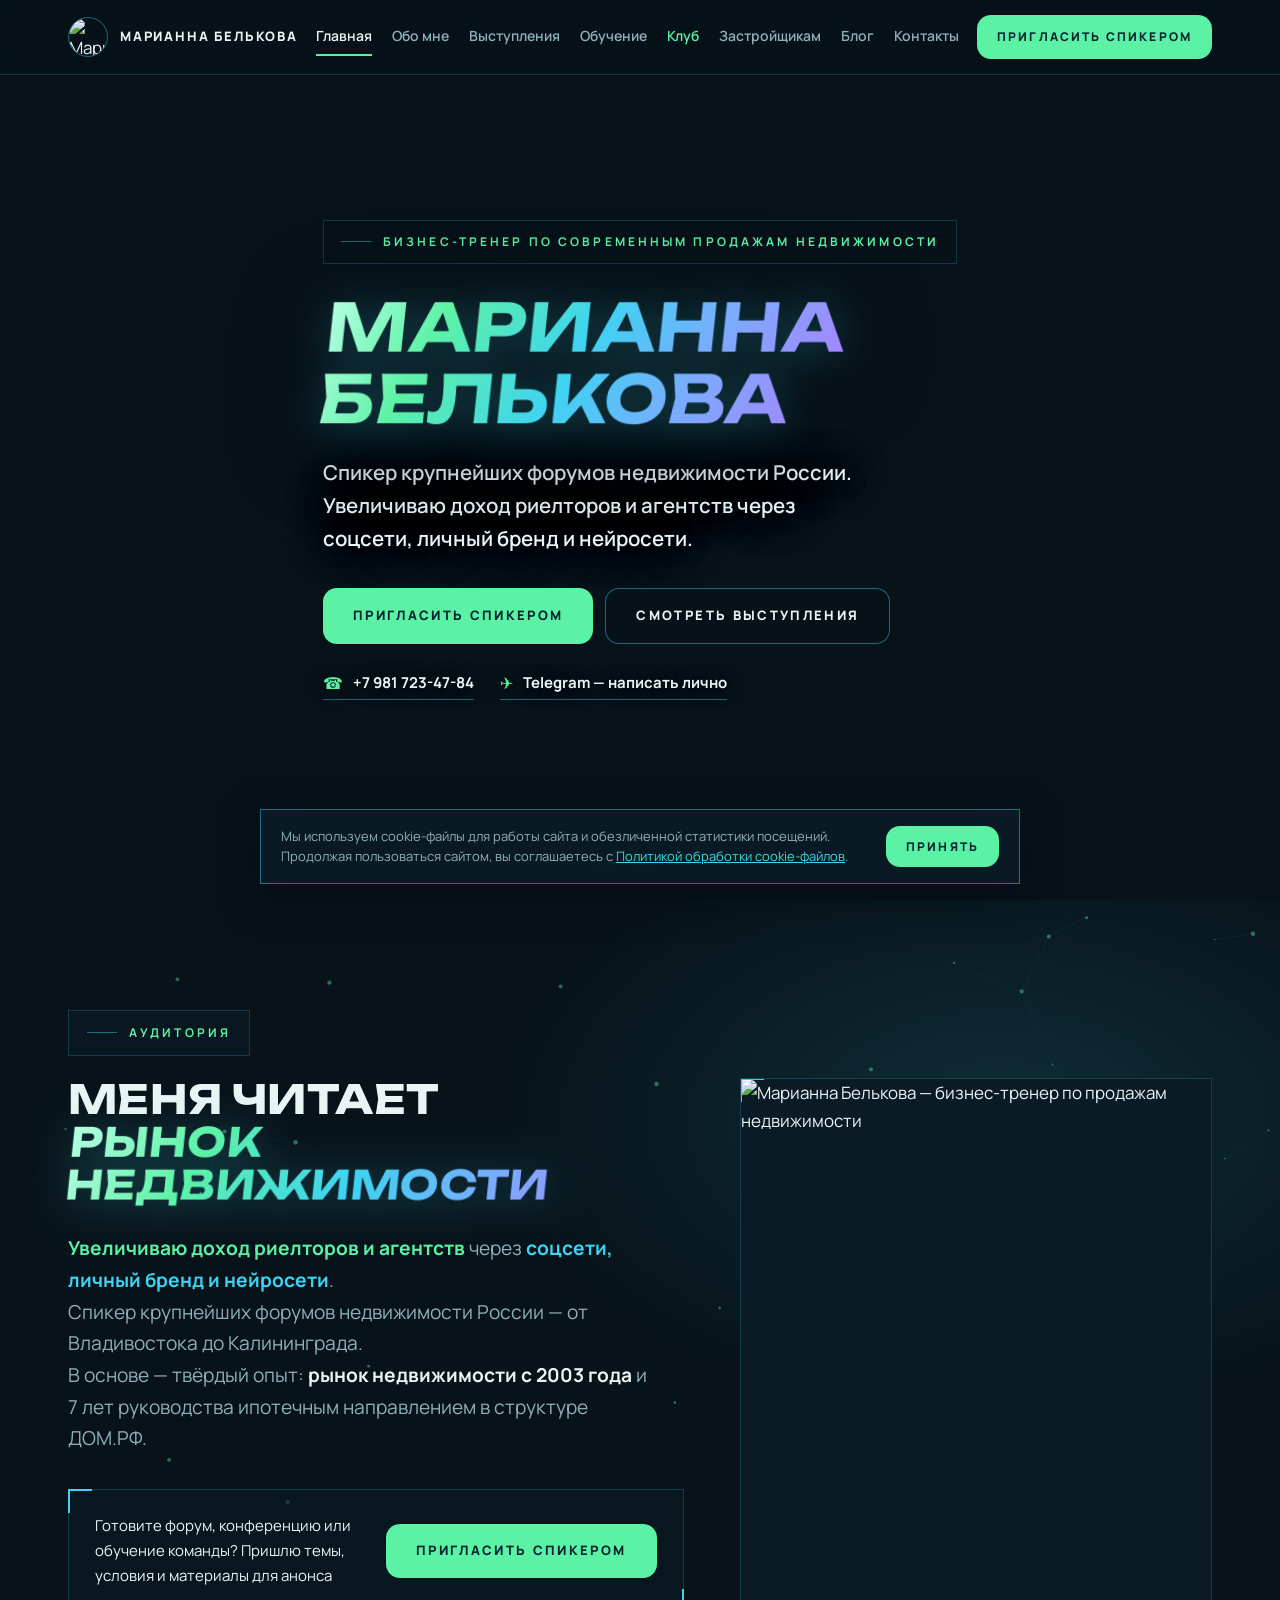
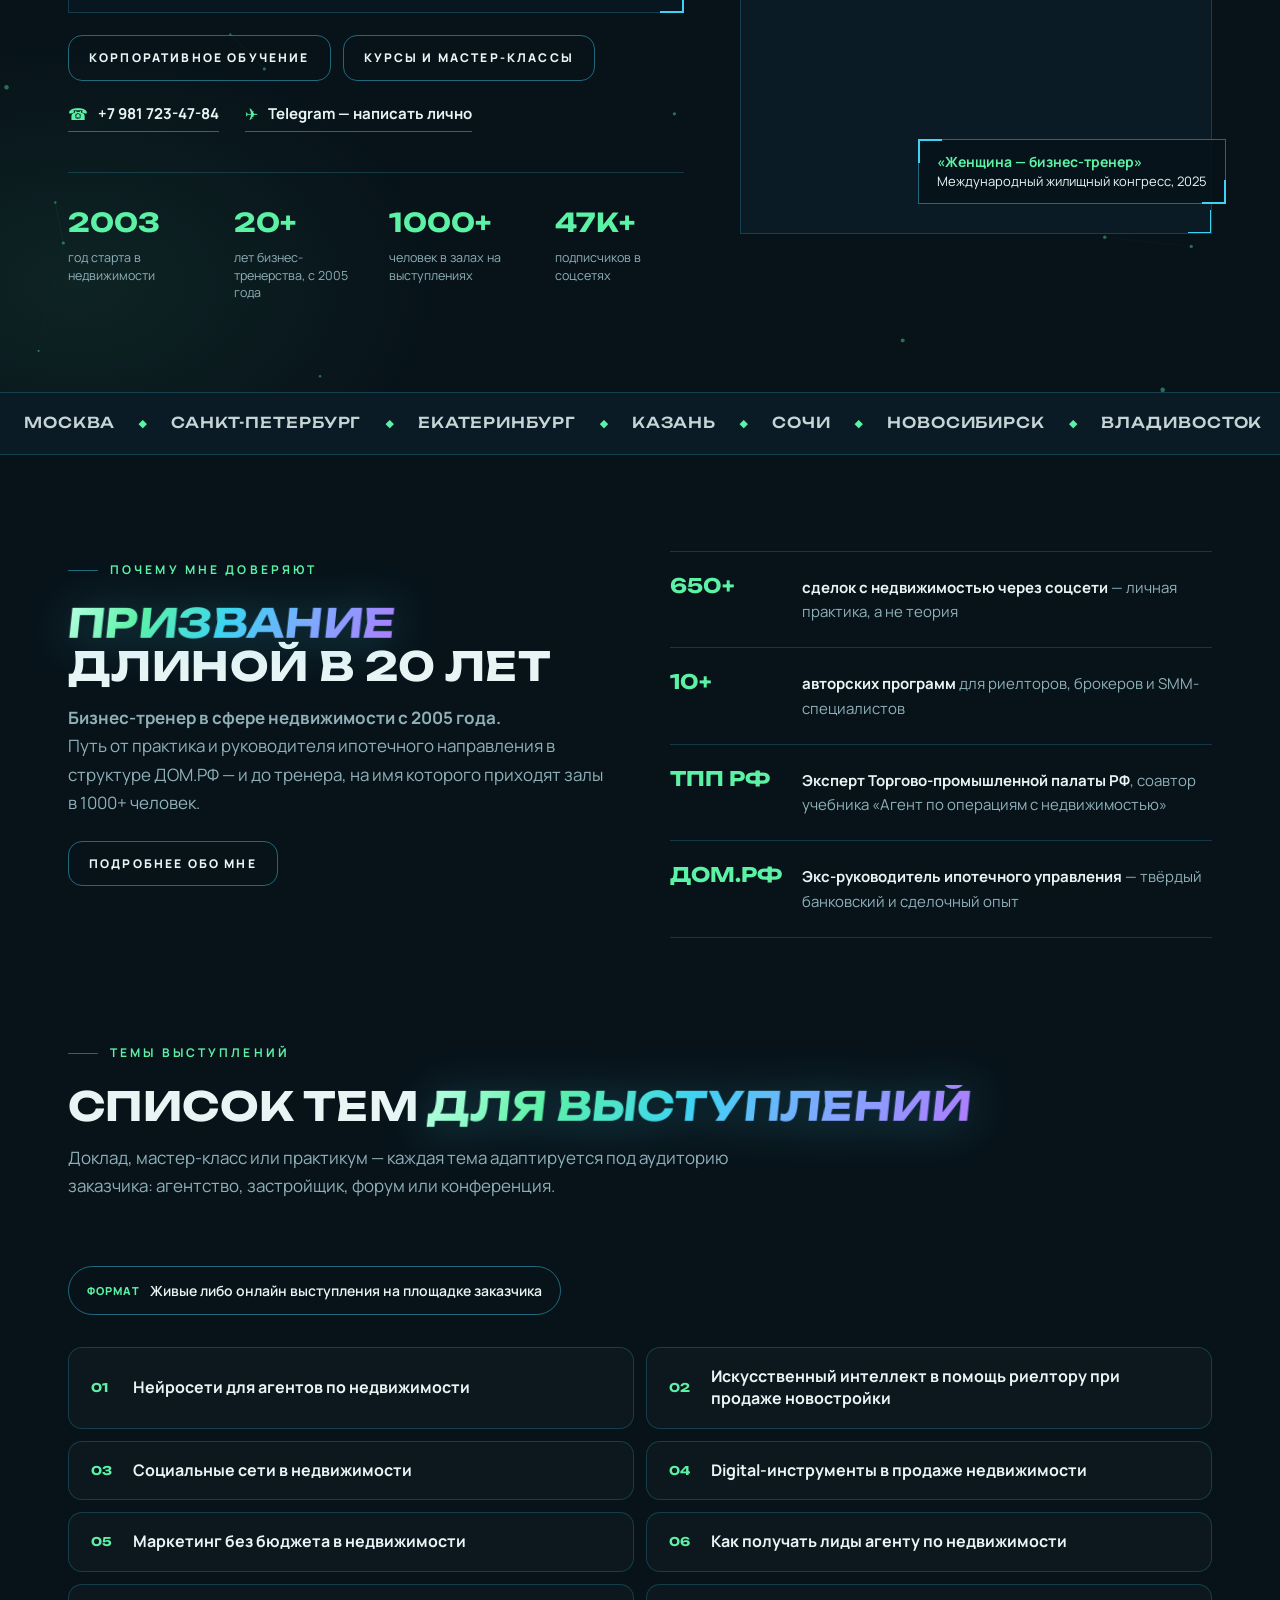
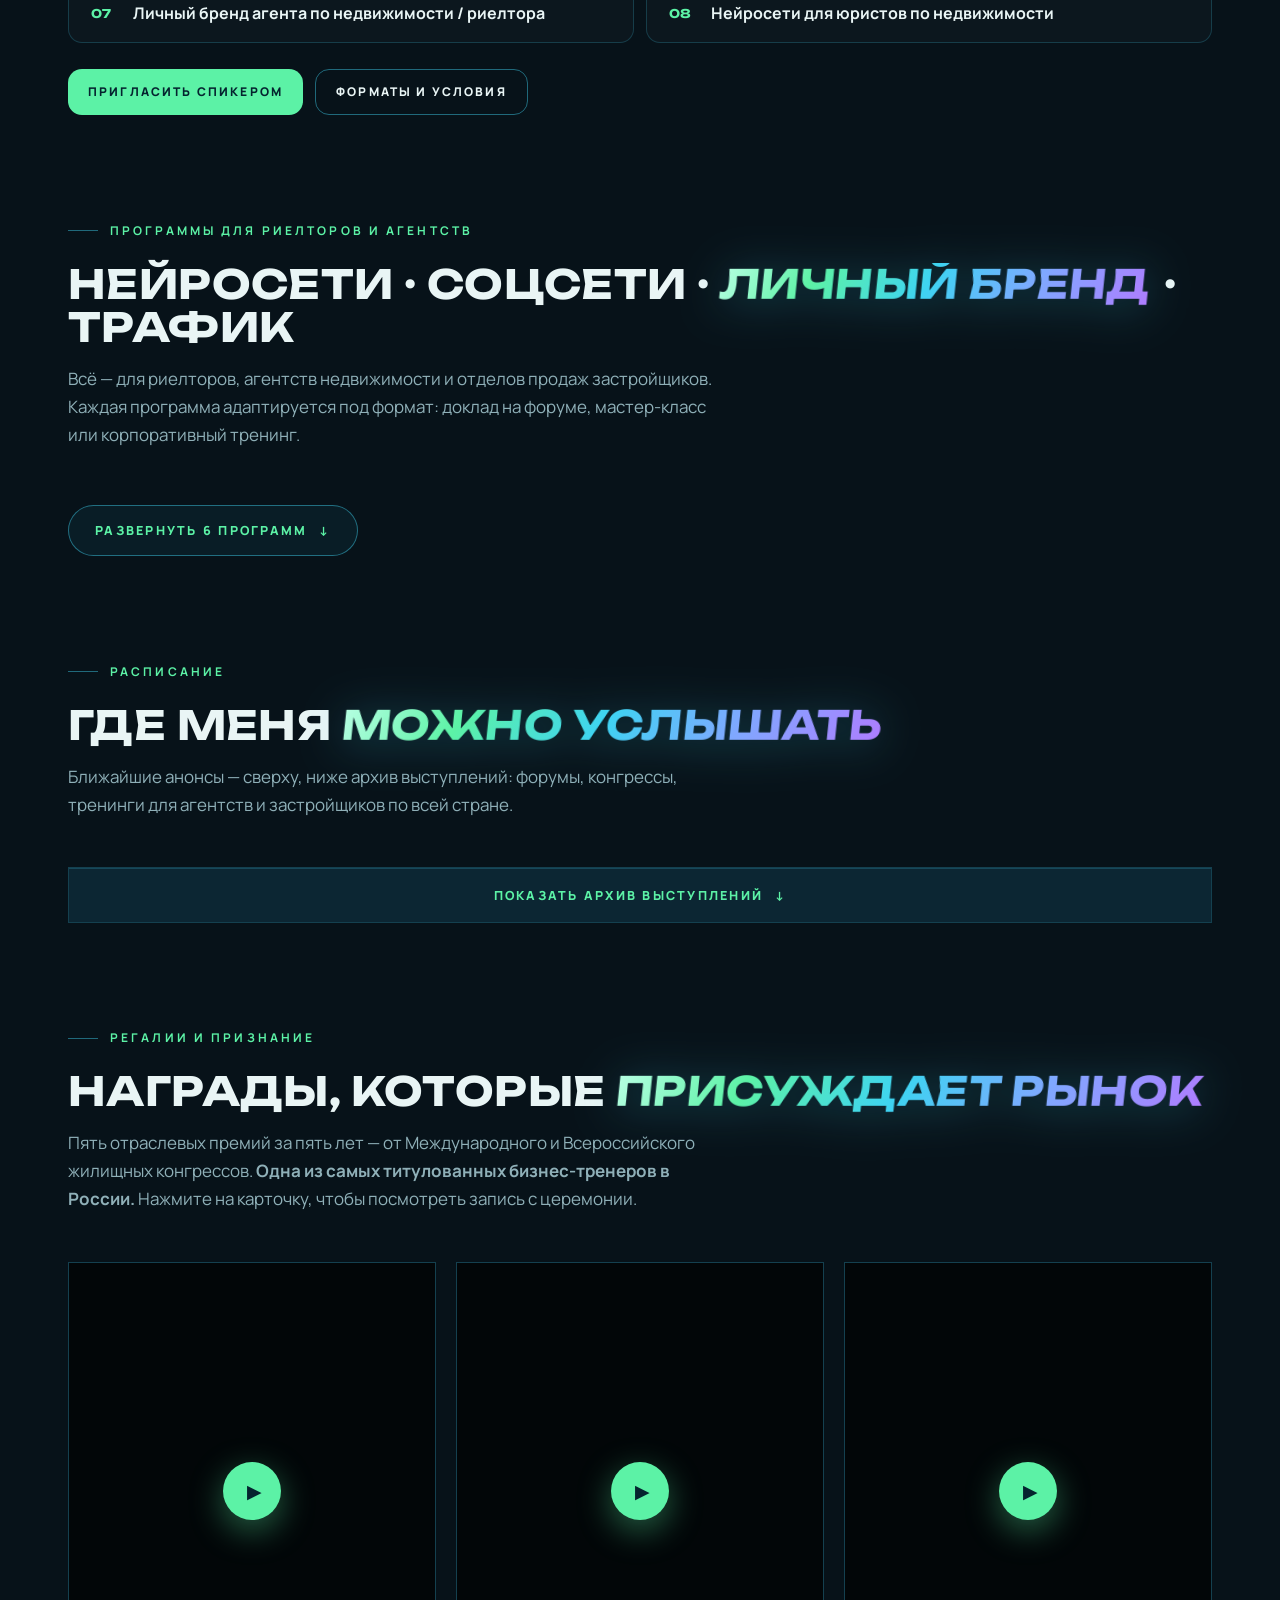
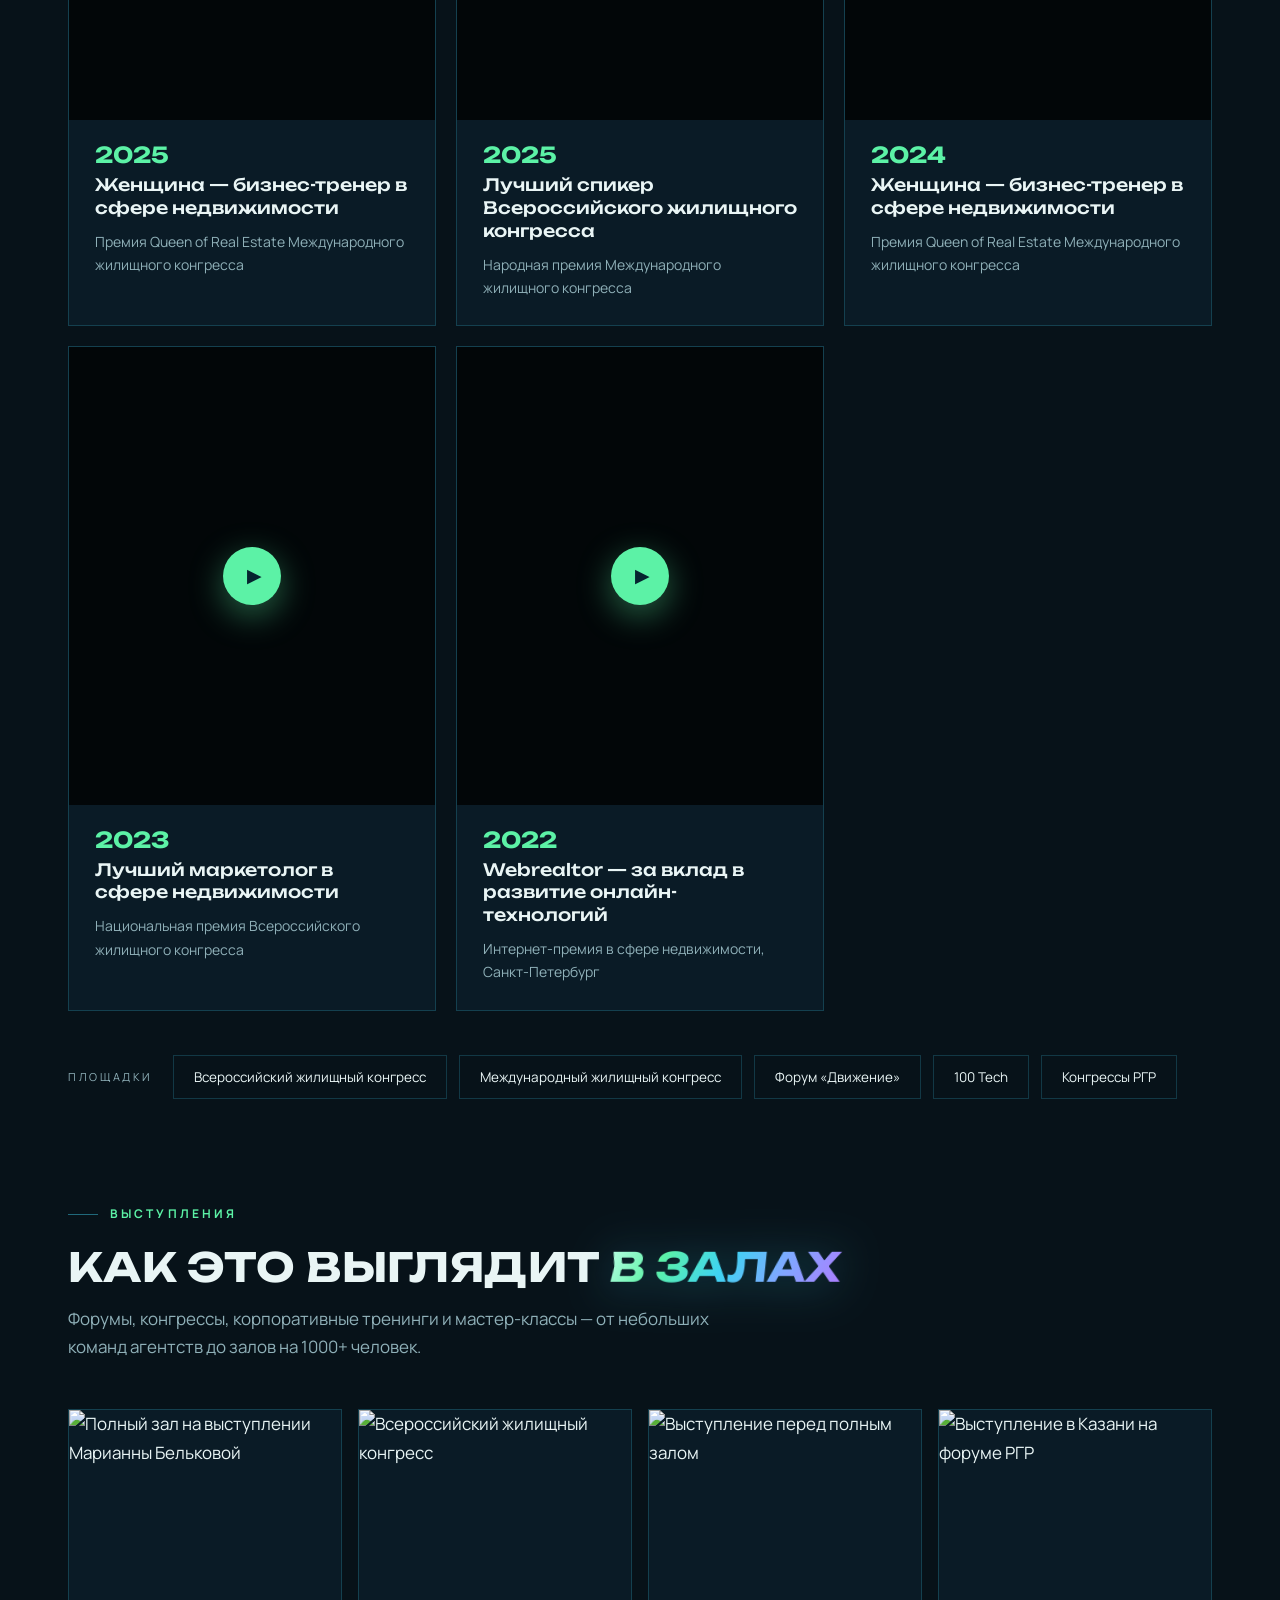
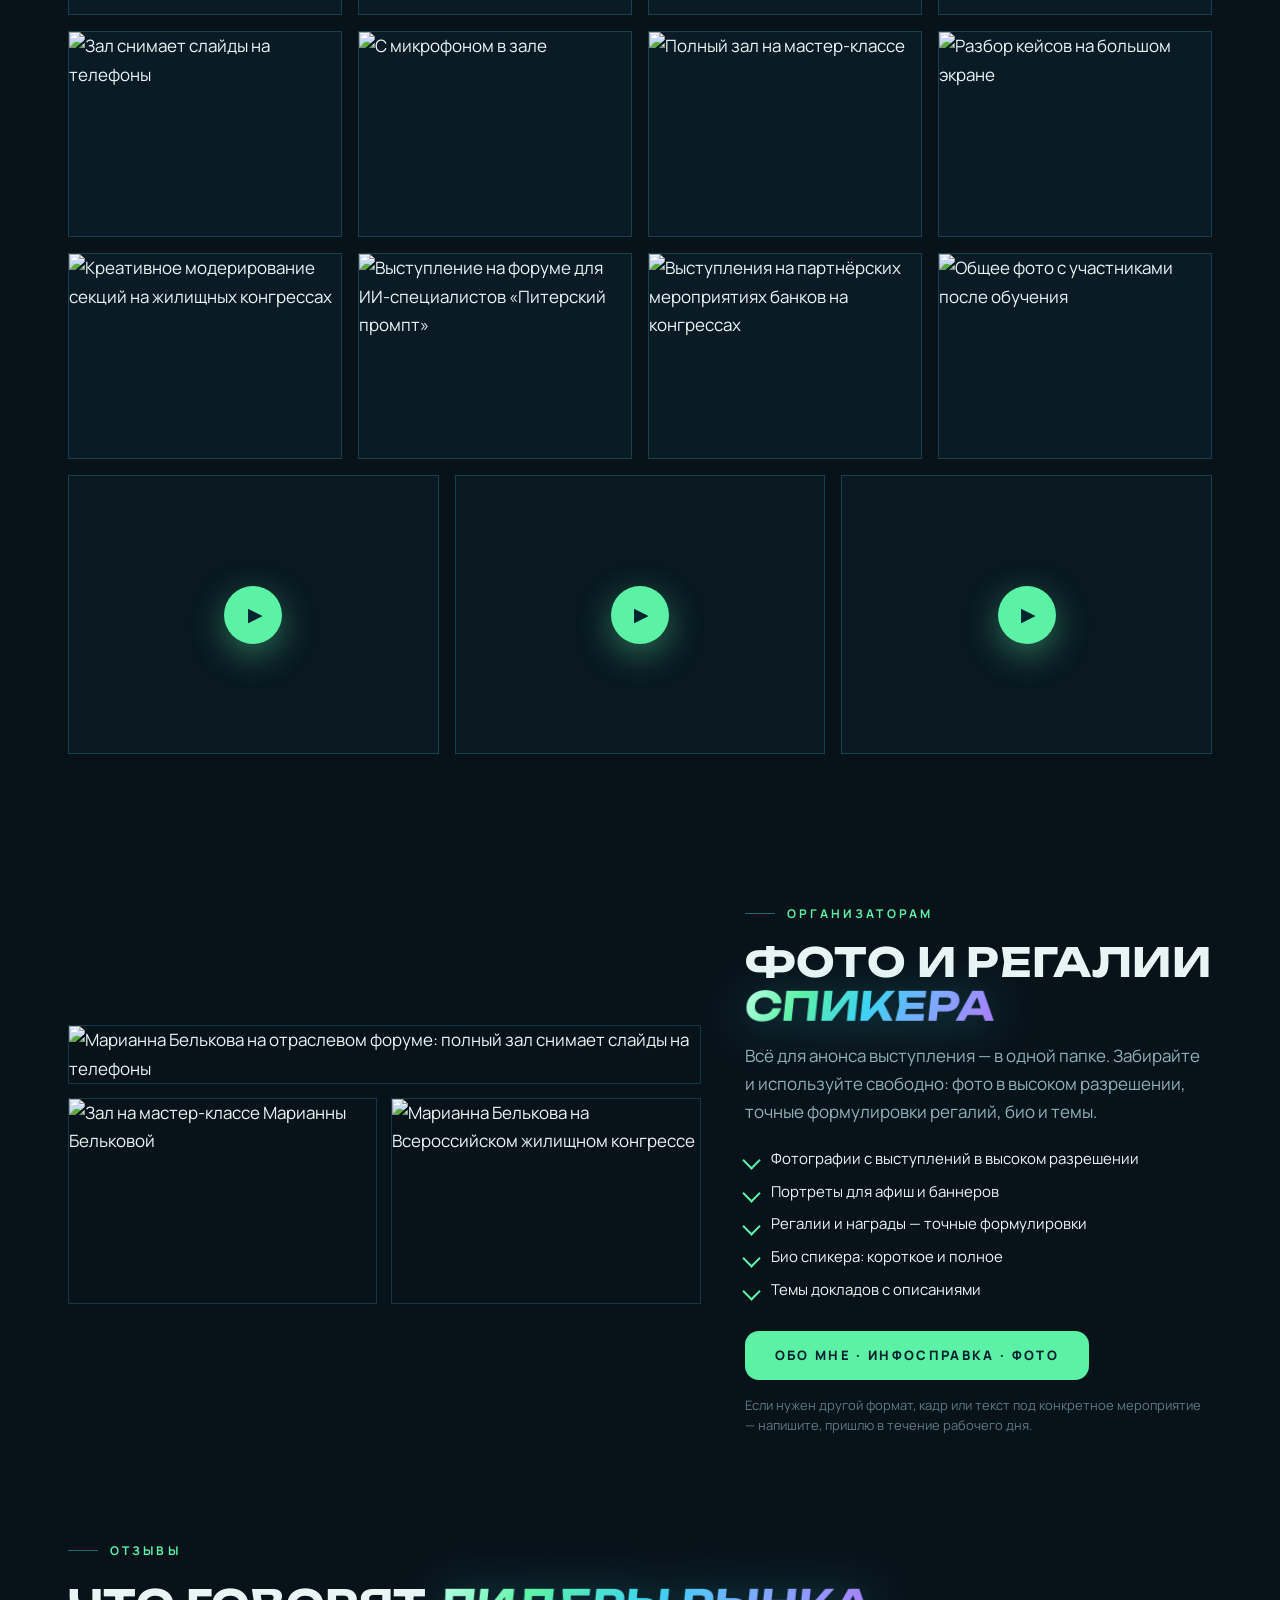
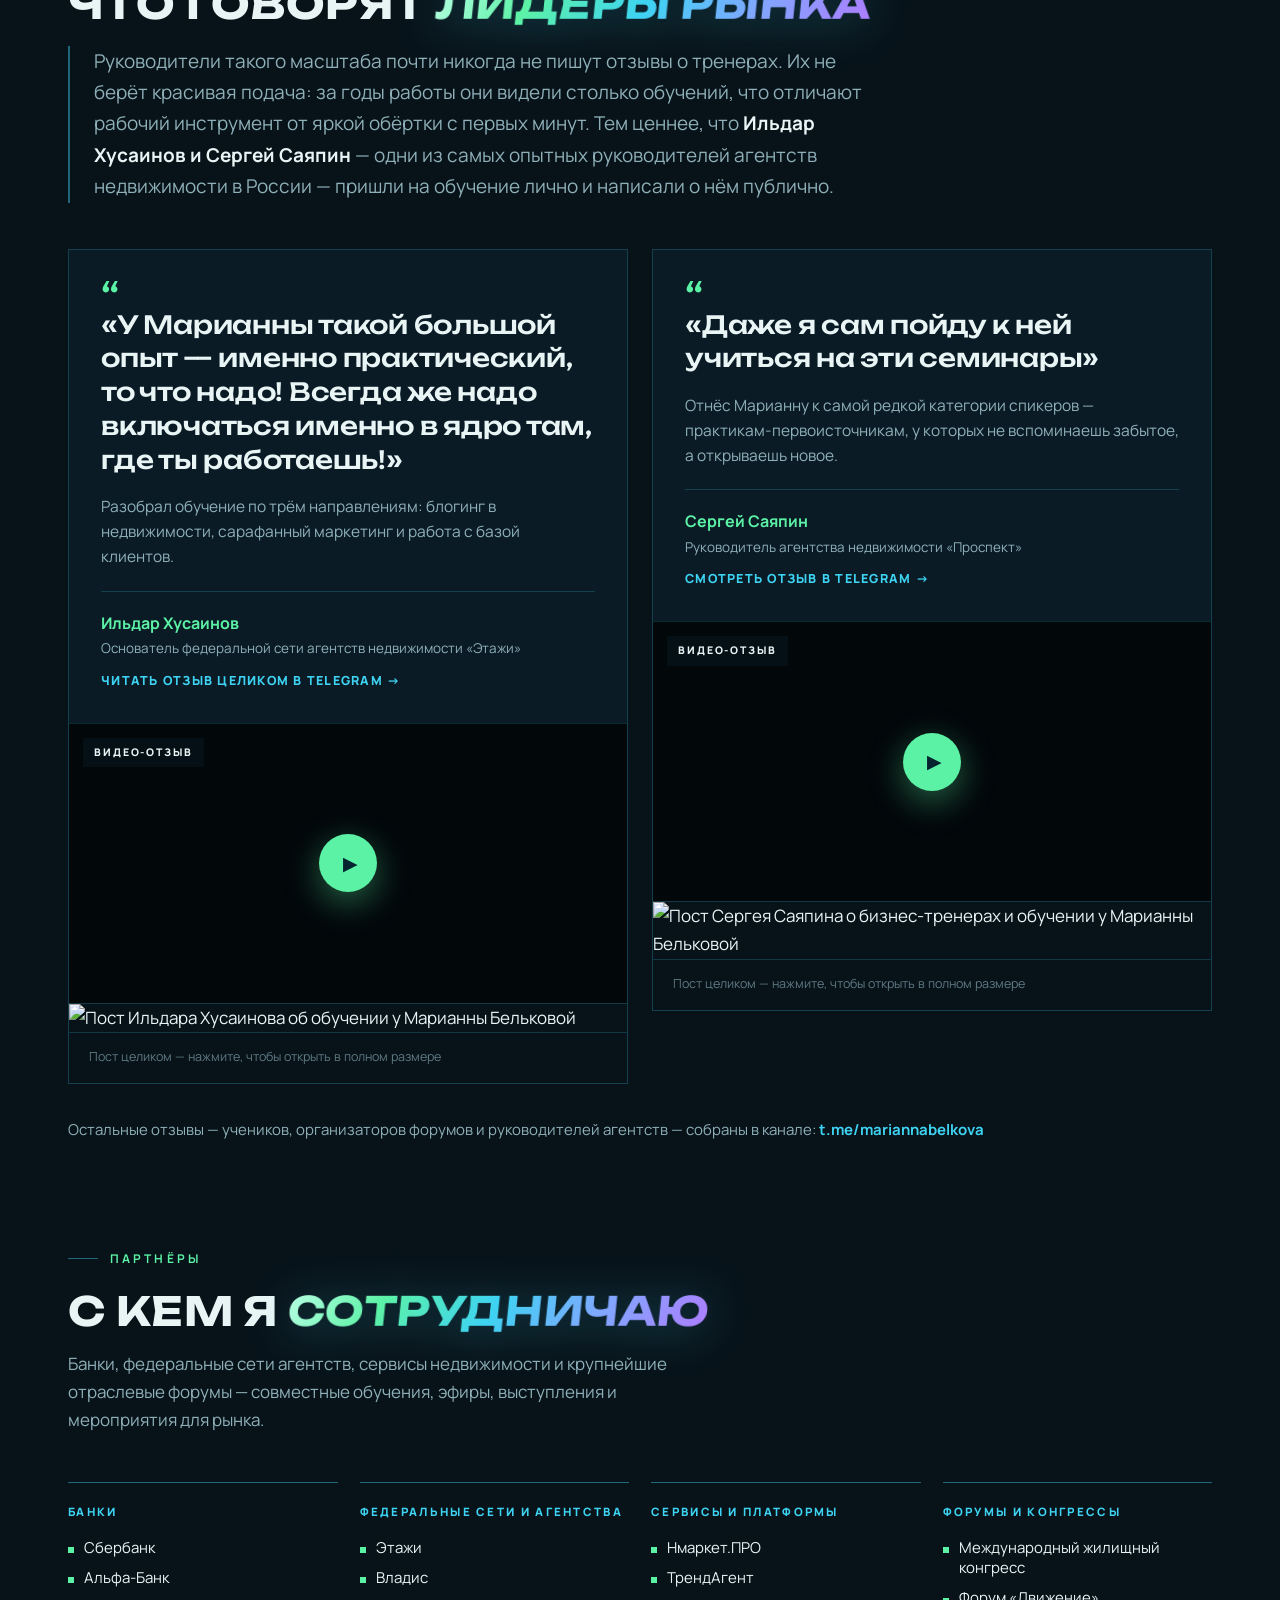
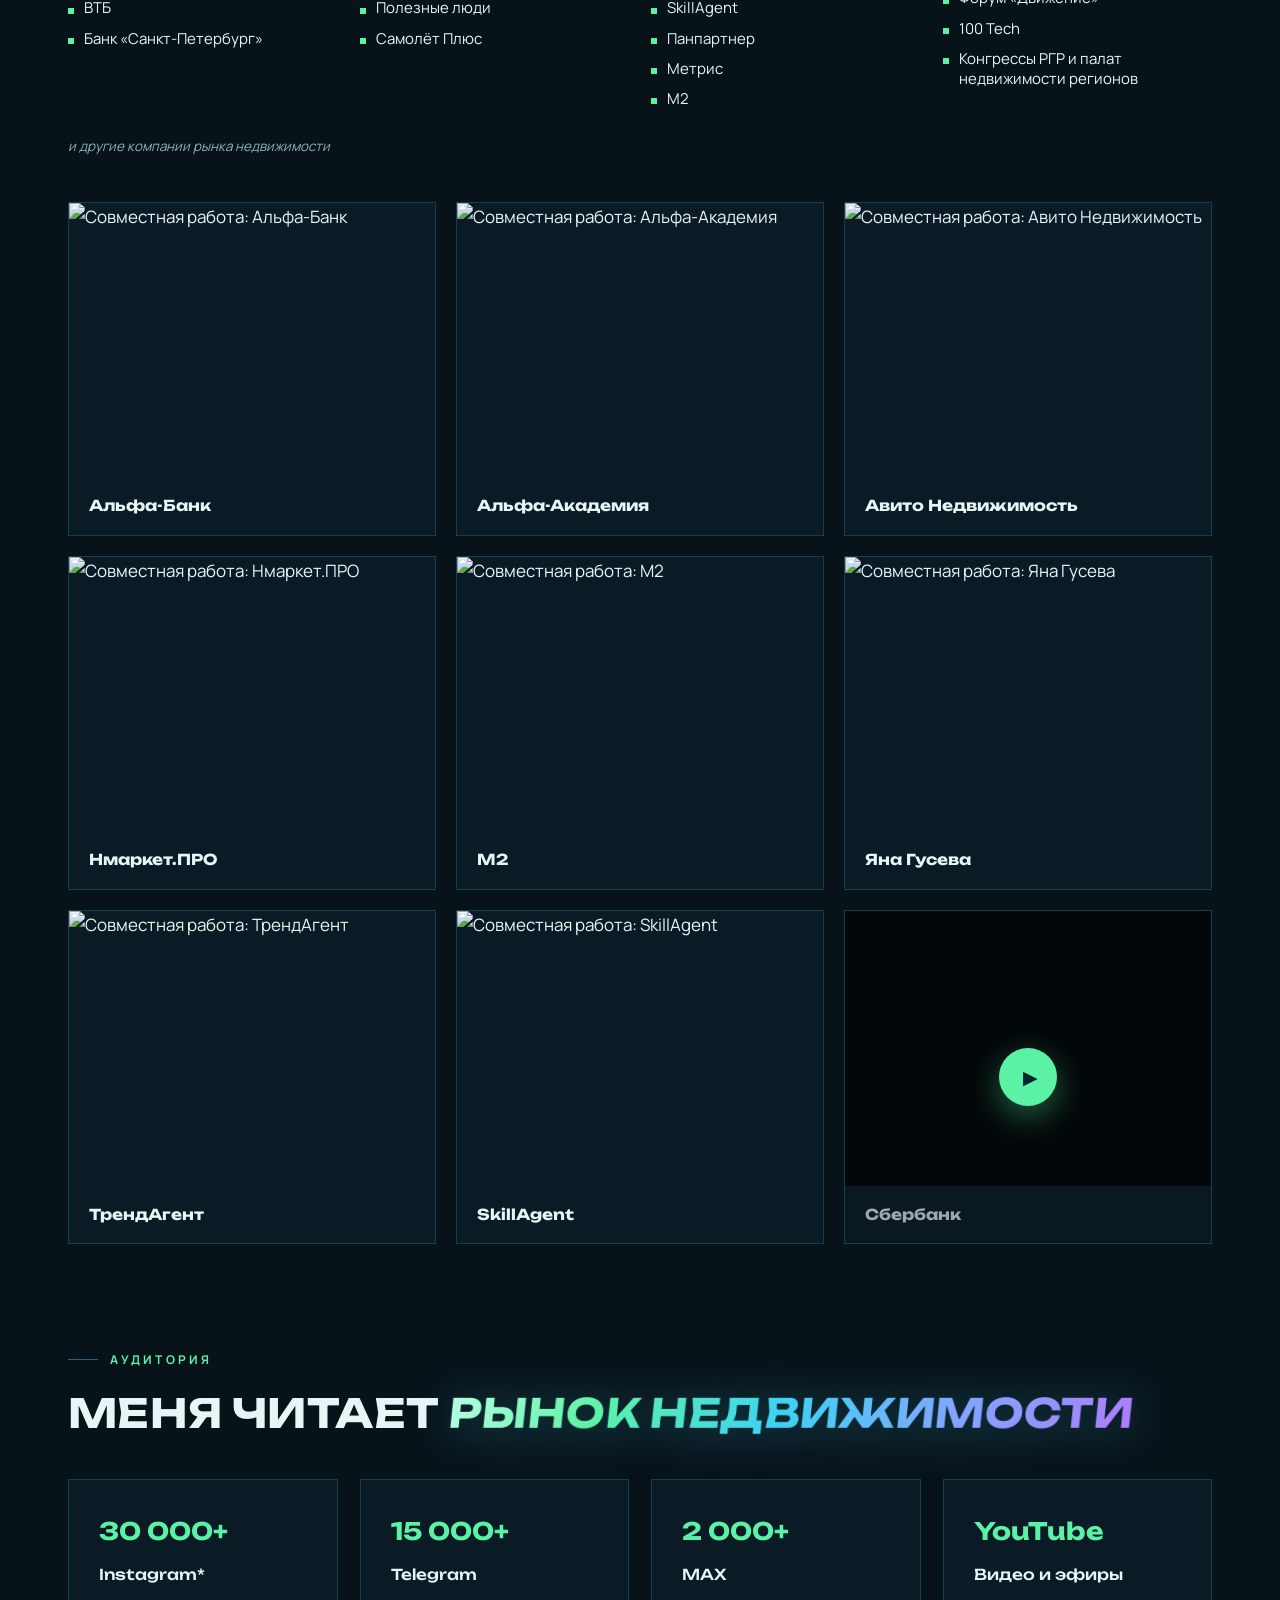
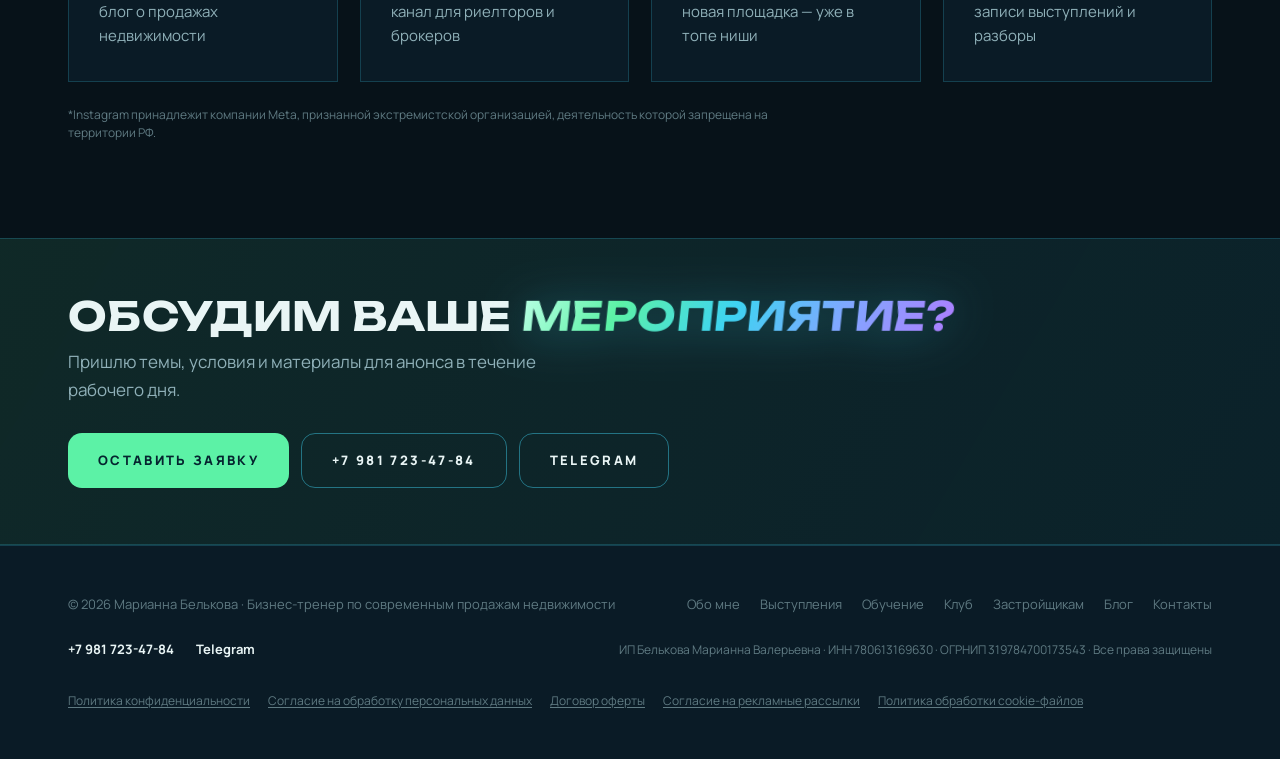
==== commit af6f5e48: "Add files via upload" ====
--- a/index.html
+++ b/index.html
@@ -4,13 +4,16 @@
 <meta charset="UTF-8">
 <meta name="viewport" content="width=device-width, initial-scale=1.0">
 <title>Марианна Белькова — нейросети и ИИ для риелторов | Бизнес-тренер, спикер конференций по недвижимости</title>
+<link rel="icon" href="favicon.ico" sizes="any">
+<link rel="apple-touch-icon" href="apple-touch-icon.png">
+<link rel="manifest" href="site.webmanifest">
 <meta name="description" content="Марианна Белькова — бизнес-тренер по нейросетям в недвижимости, спикер конференций и жилищных конгрессов. Обучение риелторов и агентств: ChatGPT и нейросети в работе риэлтора, соцсети, личный бренд, лидогенерация. Приглашение спикером на форум.">
 <link rel="canonical" href="https://belkova-marianna.com/">
 <meta property="og:type" content="website">
 <meta property="og:title" content="Марианна Белькова — нейросети и ИИ для риелторов | Бизнес-тренер, спикер конференций по недвижимости">
 <meta property="og:description" content="Марианна Белькова — бизнес-тренер по нейросетям в недвижимости, спикер конференций и жилищных конгрессов. Обучение риелторов и агентств: ChatGPT и нейросети в работе риэлтора, соцс">
-<meta property="og:url" content="https://marianna-belkova.ru/">
-<meta property="og:image" content="https://marianna-belkova.ru/assets/og-cover.jpg">
+<meta property="og:url" content="https://belkova-marianna.com/">
+<meta property="og:image" content="https://belkova-marianna.com/assets/og-cover.jpg">
 <meta property="og:locale" content="ru_RU">
 <link rel="preconnect" href="https://fonts.googleapis.com">
 <link rel="preconnect" href="https://fonts.gstatic.com" crossorigin>
@@ -20,7 +23,7 @@
 {
  "@context": "https://schema.org",
  "@type": "Person",
- "@id": "https://marianna-belkova.ru/#person",
+ "@id": "https://belkova-marianna.com/#person",
  "name": "Марианна Белькова",
  "alternateName": [
   "Белькова Марианна Валерьевна",
@@ -28,8 +31,8 @@
  ],
  "jobTitle": "Бизнес-тренер по нейросетям и современным продажам недвижимости",
  "description": "Марианна Белькова — бизнес-тренер по применению нейросетей и искусственного интеллекта в недвижимости, спикер конференций и жилищных конгрессов России. Обучает риелторов и агентства работе с ChatGPT и нейросетями, продвижению в соцсетях и построению личного бренда. На рынке недвижимости с 2003 года, бизнес-тренер с 2005 года.",
- "url": "https://marianna-belkova.ru/",
- "image": "https://marianna-belkova.ru/assets/media/portrait.webp",
+ "url": "https://belkova-marianna.com/",
+ "image": "https://belkova-marianna.com/assets/media/portrait.webp",
  "telephone": "+7 981 723-47-84",
  "email": "mariashka@gmail.com",
  "address": {
@@ -94,12 +97,12 @@
 {
  "@context": "https://schema.org",
  "@type": "WebSite",
- "@id": "https://marianna-belkova.ru/#website",
- "url": "https://marianna-belkova.ru/",
+ "@id": "https://belkova-marianna.com/#website",
+ "url": "https://belkova-marianna.com/",
  "name": "Марианна Белькова — нейросети для риелторов",
  "inLanguage": "ru-RU",
  "publisher": {
-  "@id": "https://marianna-belkova.ru/#person"
+  "@id": "https://belkova-marianna.com/#person"
  }
 }
 </script>
@@ -109,7 +112,7 @@
  "@type": "Service",
  "serviceType": "Обучение риелторов нейросетям и выступления спикером на конференциях по недвижимости",
  "provider": {
-  "@id": "https://marianna-belkova.ru/#person"
+  "@id": "https://belkova-marianna.com/#person"
  },
  "areaServed": {
   "@type": "Country",
@@ -130,7 +133,7 @@
      "name": "Продажи объектов недвижимости застройщика с помощью ИИ",
      "description": "Тренинг для агентов-партнёров застройщика: нейросети в подготовке объектов, скрипты, аналитика спроса, ИИ-помощник по объекту.",
      "provider": {
-      "@id": "https://marianna-belkova.ru/#person"
+      "@id": "https://belkova-marianna.com/#person"
      }
     }
    },
@@ -141,7 +144,7 @@
      "name": "Нейросети в недвижимости",
      "description": "Как ИИ ускоряет работу агента: объявления, контент, аналитика, разбор переписок и звонков.",
      "provider": {
-      "@id": "https://marianna-belkova.ru/#person"
+      "@id": "https://belkova-marianna.com/#person"
      }
     }
    },
@@ -152,7 +155,7 @@
      "name": "Современные способы продвижения риелторской услуги",
      "description": "Рабочие каналы и связки, личный бренд, контент и репутация, воронка от подписчика до сделки.",
      "provider": {
-      "@id": "https://marianna-belkova.ru/#person"
+      "@id": "https://belkova-marianna.com/#person"
      }
     }
    }
@@ -161,28 +164,57 @@
 }
 </script>
 <script type="application/ld+json">
-{"@context": "https://schema.org", "@type": "ItemList", "name": "Выступления Марианны Бельковой на конференциях и жилищных конгрессах", "itemListElement": [{"@type": "ListItem", "position": 1, "item": {"@type": "Event", "name": "Искусственный интеллект в личном бренде риелтора» и Клуб блогеров", "startDate": "2026-10-05", "eventStatus": "https://schema.org/EventScheduled", "eventAttendanceMode": "https://schema.org/OfflineEventAttendanceMode", "location": {"@type": "Place", "name": "Москва · Международный жилищный конгресс · 2 выступления", "address": {"@type": "PostalAddress", "addressLocality": "Москва", "addressCountry": "RU"}}, "performer": {"@id": "https://marianna-belkova.ru/#person"}, "organizer": {"@type": "Organization", "name": "2 выступления"}, "description": "Выступление Марианны Бельковой: Искусственный интеллект в личном бренде риелтора» и Клуб блогеров"}}, {"@type": "ListItem", "position": 2, "item": {"@type": "Event", "name": "ИИ в сделке", "startDate": "2026-09-10", "eventStatus": "https://schema.org/EventScheduled", "eventAttendanceMode": "https://schema.org/OfflineEventAttendanceMode", "location": {"@type": "Place", "name": "Санкт-Петербург · мероприятие форума «Движение»", "address": {"@type": "PostalAddress", "addressLocality": "Санкт-Петербург", "addressCountry": "RU"}}, "performer": {"@id": "https://marianna-belkova.ru/#person"}, "organizer": {"@type": "Organization", "name": "мероприятие форума «Движение»"}, "description": "Выступление Марианны Бельковой: ИИ в сделке"}}, {"@type": "ListItem", "position": 3, "item": {"@type": "Event", "name": "Нейросети для риелтора", "startDate": "2026-08-05", "eventStatus": "https://schema.org/EventScheduled", "eventAttendanceMode": "https://schema.org/OfflineEventAttendanceMode", "location": {"@type": "Place", "name": "Ижевск · Полезные люди", "address": {"@type": "PostalAddress", "addressLocality": "Ижевск", "addressCountry": "RU"}}, "performer": {"@id": "https://marianna-belkova.ru/#person"}, "organizer": {"@type": "Organization", "name": "Полезные люди"}, "description": "Выступление Марианны Бельковой: Нейросети для риелтора"}}, {"@type": "ListItem", "position": 4, "item": {"@type": "Event", "name": "Обучение по социальным сетям", "startDate": "2026-07-15", "eventStatus": "https://schema.org/EventScheduled", "eventAttendanceMode": "https://schema.org/OfflineEventAttendanceMode", "location": {"@type": "Place", "name": "Онлайн · ГК «Железно», Волгоград", "address": {"@type": "PostalAddress", "addressLocality": "Онлайн", "addressCountry": "RU"}}, "performer": {"@id": "https://marianna-belkova.ru/#person"}, "organizer": {"@type": "Organization", "name": "ГК «Железно», Волгоград"}, "description": "Выступление Марианны Бельковой: Обучение по социальным сетям"}}, {"@type": "ListItem", "position": 5, "item": {"@type": "Event", "name": "Нейросети в недвижимости", "startDate": "2026-07-14", "eventStatus": "https://schema.org/EventScheduled", "eventAttendanceMode": "https://schema.org/OfflineEventAttendanceMode", "location": {"@type": "Place", "name": "Онлайн · Академия Талан", "address": {"@type": "PostalAddress", "addressLocality": "Онлайн", "addressCountry": "RU"}}, "performer": {"@id": "https://marianna-belkova.ru/#person"}, "organizer": {"@type": "Organization", "name": "Академия Талан"}, "description": "Выступление Марианны Бельковой: Нейросети в недвижимости"}}, {"@type": "ListItem", "position": 6, "item": {"@type": "Event", "name": "Соцсети в отделе продаж застройщика", "startDate": "2026-07-03", "eventStatus": "https://schema.org/EventScheduled", "eventAttendanceMode": "https://schema.org/OfflineEventAttendanceMode", "location": {"@type": "Place", "name": "Онлайн · ThaiGa, Таиланд", "address": {"@type": "PostalAddress", "addressLocality": "Онлайн", "addressCountry": "RU"}}, "performer": {"@id": "https://marianna-belkova.ru/#person"}, "organizer": {"@type": "Organization", "name": "ThaiGa, Таиланд"}, "description": "Выступление Марианны Бельковой: Соцсети в отделе продаж застройщика"}}, {"@type": "ListItem", "position": 7, "item": {"@type": "Event", "name": "Нейросети для риелтора при продаже новостроек", "startDate": "2026-06-30", "eventStatus": "https://schema.org/EventScheduled", "eventAttendanceMode": "https://schema.org/OfflineEventAttendanceMode", "location": {"@type": "Place", "name": "Красноярск · тренинг для партнёров СК «Расцветай»", "address": {"@type": "PostalAddress", "addressLocality": "Красноярск", "addressCountry": "RU"}}, "performer": {"@id": "https://marianna-belkova.ru/#person"}, "organizer": {"@type": "Organization", "name": "тренинг для партнёров СК «Расцветай»"}, "description": "Выступление Марианны Бельковой: Нейросети для риелтора при продаже новостроек"}}, {"@type": "ListItem", "position": 8, "item": {"@type": "Event", "name": "Нейросети при продаже новостроек", "startDate": "2026-06-25", "eventStatus": "https://schema.org/EventScheduled", "eventAttendanceMode": "https://schema.org/OfflineEventAttendanceMode", "location": {"@type": "Place", "name": "Санкт-Петербург · АН «Эрмитаж»", "address": {"@type": "PostalAddress", "addressLocality": "Санкт-Петербург", "addressCountry": "RU"}}, "performer": {"@id": "https://marianna-belkova.ru/#person"}, "organizer": {"@type": "Organization", "name": "АН «Эрмитаж»"}, "description": "Выступление Марианны Бельковой: Нейросети при продаже новостроек"}}, {"@type": "ListItem", "position": 9, "item": {"@type": "Event", "name": "Архетипы личного бренда в любом проекте", "startDate": "2026-05-21", "eventStatus": "https://schema.org/EventScheduled", "eventAttendanceMode": "https://schema.org/OfflineEventAttendanceMode", "location": {"@type": "Place", "name": "Санкт-Петербург · бизнес-завтрак Нмаркет.ПРО", "address": {"@type": "PostalAddress", "addressLocality": "Санкт-Петербург", "addressCountry": "RU"}}, "performer": {"@id": "https://marianna-belkova.ru/#person"}, "organizer": {"@type": "Organization", "name": "бизнес-завтрак Нмаркет.ПРО"}, "description": "Выступление Марианны Бельковой: Архетипы личного бренда в любом проекте"}}, {"@type": "ListItem", "position": 10, "item": {"@type": "Event", "name": "Нейросети для коммерческой недвижимости", "startDate": "2026-01-15", "eventStatus": "https://schema.org/EventScheduled", "eventAttendanceMode": "https://schema.org/OfflineEventAttendanceMode", "location": {"@type": "Place", "name": "Санкт-Петербург · застройщик", "address": {"@type": "PostalAddress", "addressLocality": "Санкт-Петербург", "addressCountry": "RU"}}, "performer": {"@id": "https://marianna-belkova.ru/#person"}, "organizer": {"@type": "Organization", "name": "застройщик"}, "description": "Выступление Марианны Бельковой: Нейросети для коммерческой недвижимости"}}, {"@type": "ListItem", "position": 11, "item": {"@type": "Event", "name": "Личный бренд риелтора в 2026. Воронки и связки", "startDate": "2025-12-10", "eventStatus": "https://schema.org/EventScheduled", "eventAttendanceMode": "https://schema.org/OfflineEventAttendanceMode", "location": {"@type": "Place", "name": "Санкт-Петербург · Панпартнер", "address": {"@type": "PostalAddress", "addressLocality": "Санкт-Петербург", "addressCountry": "RU"}}, "performer": {"@id": "https://marianna-belkova.ru/#person"}, "organizer": {"@type": "Organization", "name": "Панпартнер"}, "description": "Выступление Марианны Бельковой: Личный бренд риелтора в 2026. Воронки и связки"}}, {"@type": "ListItem", "position": 12, "item": {"@type": "Event", "name": "Нейросети для риелтора", "startDate": "2025-12-06", "eventStatus": "https://schema.org/EventScheduled", "eventAttendanceMode": "https://schema.org/OfflineEventAttendanceMode", "location": {"@type": "Place", "name": "Краснодар · ТрендАгент", "address": {"@type": "PostalAddress", "addressLocality": "Краснодар", "addressCountry": "RU"}}, "performer": {"@id": "https://marianna-belkova.ru/#person"}, "organizer": {"@type": "Organization", "name": "ТрендАгент"}, "description": "Выступление Марианны Бельковой: Нейросети для риелтора"}}, {"@type": "ListItem", "position": 13, "item": {"@type": "Event", "name": "Как продавать объекты застройщика с помощью ИИ", "startDate": "2025-12-02", "eventStatus": "https://schema.org/EventScheduled", "eventAttendanceMode": "https://schema.org/OfflineEventAttendanceMode", "location": {"@type": "Place", "name": "Екатеринбург · застройщик А101", "address": {"@type": "PostalAddress", "addressLocality": "Екатеринбург", "addressCountry": "RU"}}, "performer": {"@id": "https://marianna-belkova.ru/#person"}, "organizer": {"@type": "Organization", "name": "застройщик А101"}, "description": "Выступление Марианны Бельковой: Как продавать объекты застройщика с помощью ИИ"}}, {"@type": "ListItem", "position": 14, "item": {"@type": "Event", "name": "Нейросети в сделке", "startDate": "2025-11-21", "eventStatus": "https://schema.org/EventScheduled", "eventAttendanceMode": "https://schema.org/OfflineEventAttendanceMode", "location": {"@type": "Place", "name": "Казань · Гильдия риелторов Татарстана, Казанский форум недвижимости", "address": {"@type": "PostalAddress", "addressLocality": "Казань", "addressCountry": "RU"}}, "performer": {"@id": "https://marianna-belkova.ru/#person"}, "organizer": {"@type": "Organization", "name": "Гильдия риелторов Татарстана, Казанский форум недвижимости"}, "description": "Выступление Марианны Бельковой: Нейросети в сделке"}}, {"@type": "ListItem", "position": 15, "item": {"@type": "Event", "name": "Нейросети при продаже новостроек", "startDate": "2025-11-19", "eventStatus": "https://schema.org/EventScheduled", "eventAttendanceMode": "https://schema.org/OfflineEventAttendanceMode", "location": {"@type": "Place", "name": "Пермь · мероприятие РГР", "address": {"@type": "PostalAddress", "addressLocality": "Пермь", "addressCountry": "RU"}}, "performer": {"@id": "https://marianna-belkova.ru/#person"}, "organizer": {"@type": "Organization", "name": "мероприятие РГР"}, "description": "Выступление Марианны Бельковой: Нейросети при продаже новостроек"}}, {"@type": "ListItem", "position": 16, "item": {"@type": "Event", "name": "Как продавать объекты застройщика с помощью ИИ", "startDate": "2025-10-24", "eventStatus": "https://schema.org/EventScheduled", "eventAttendanceMode": "https://schema.org/OfflineEventAttendanceMode", "location": {"@type": "Place", "name": "Сочи · «Расцветай»", "address": {"@type": "PostalAddress", "addressLocality": "Сочи", "addressCountry": "RU"}}, "performer": {"@id": "https://marianna-belkova.ru/#person"}, "organizer": {"@type": "Organization", "name": "«Расцветай»"}, "description": "Выступление Марианны Бельковой: Как продавать объекты застройщика с помощью ИИ"}}, {"@type": "ListItem", "position": 17, "item": {"@type": "Event", "name": "ИИ в недвижимости", "startDate": "2025-10-21", "eventStatus": "https://schema.org/EventScheduled", "eventAttendanceMode": "https://schema.org/OfflineEventAttendanceMode", "location": {"@type": "Place", "name": "Тюмень · мероприятие М2", "address": {"@type": "PostalAddress", "addressLocality": "Тюмень", "addressCountry": "RU"}}, "performer": {"@id": "https://marianna-belkova.ru/#person"}, "organizer": {"@type": "Organization", "name": "мероприятие М2"}, "description": "Выступление Марианны Бельковой: ИИ в недвижимости"}}, {"@type": "ListItem", "position": 18, "item": {"@type": "Event", "name": "7 выступлений и мастер-классов", "startDate": "2025-10-13", "eventStatus": "https://schema.org/EventScheduled", "eventAttendanceMode": "https://schema.org/OfflineEventAttendanceMode", "location": {"@type": "Place", "name": "Москва · Международный жилищный конгресс", "address": {"@type": "PostalAddress", "addressLocality": "Москва", "addressCountry": "RU"}}, "performer": {"@id": "https://marianna-belkova.ru/#person"}, "organizer": {"@type": "Organization", "name": "Международный жилищный конгресс"}, "description": "Выступление Марианны Бельковой: 7 выступлений и мастер-классов"}}, {"@type": "ListItem", "position": 19, "item": {"@type": "Event", "name": "ИИ в недвижимости", "startDate": "2025-09-25", "eventStatus": "https://schema.org/EventScheduled", "eventAttendanceMode": "https://schema.org/OfflineEventAttendanceMode", "location": {"@type": "Place", "name": "Екатеринбург · 100+ TechnoBuild", "address": {"@type": "PostalAddress", "addressLocality": "Екатеринбург", "addressCountry": "RU"}}, "performer": {"@id": "https://marianna-belkova.ru/#person"}, "organizer": {"@type": "Organization", "name": "100+ TechnoBuild"}, "description": "Выступление Марианны Бельковой: ИИ в недвижимости"}}, {"@type": "ListItem", "position": 20, "item": {"@type": "Event", "name": "Личный бренд в работе риелтора", "startDate": "2025-07-28", "eventStatus": "https://schema.org/EventScheduled", "eventAttendanceMode": "https://schema.org/OfflineEventAttendanceMode", "location": {"@type": "Place", "name": "Москва · ТрендАгент МСК", "address": {"@type": "PostalAddress", "addressLocality": "Москва", "addressCountry": "RU"}}, "performer": {"@id": "https://marianna-belkova.ru/#person"}, "organizer": {"@type": "Organization", "name": "ТрендАгент МСК"}, "description": "Выступление Марианны Бельковой: Личный бренд в работе риелтора"}}, {"@type": "ListItem", "position": 21, "item": {"@type": "Event", "name": "Как риелтору продавать в новых условиях", "startDate": "2025-07-16", "eventStatus": "https://schema.org/EventScheduled", "eventAttendanceMode": "https://schema.org/OfflineEventAttendanceMode", "location": {"@type": "Place", "name": "Астрахань · РГР", "address": {"@type": "PostalAddress", "addressLocality": "Астрахань", "addressCountry": "RU"}}, "performer": {"@id": "https://marianna-belkova.ru/#person"}, "organizer": {"@type": "Organization", "name": "РГР"}, "description": "Выступление Марианны Бельковой: Как риелтору продавать в новых условиях"}}, {"@type": "ListItem", "position": 22, "item": {"@type": "Event", "name": "Нейросети и соцсети для риелтора", "startDate": "2025-06-27", "eventStatus": "https://schema.org/EventScheduled", "eventAttendanceMode": "https://schema.org/OfflineEventAttendanceMode", "location": {"@type": "Place", "name": "Суздаль · съезд партнёров «Владис»", "address": {"@type": "PostalAddress", "addressLocality": "Суздаль", "addressCountry": "RU"}}, "performer": {"@id": "https://marianna-belkova.ru/#person"}, "organizer": {"@type": "Organization", "name": "съезд партнёров «Владис»"}, "description": "Выступление Марианны Бельковой: Нейросети и соцсети для риелтора"}}, {"@type": "ListItem", "position": 23, "item": {"@type": "Event", "name": "Как застройщику использовать ИИ — кейсы", "startDate": "2025-06-25", "eventStatus": "https://schema.org/EventScheduled", "eventAttendanceMode": "https://schema.org/OfflineEventAttendanceMode", "location": {"@type": "Place", "name": "Сочи · Форум «Движение»", "address": {"@type": "PostalAddress", "addressLocality": "Сочи", "addressCountry": "RU"}}, "performer": {"@id": "https://marianna-belkova.ru/#person"}, "organizer": {"@type": "Organization", "name": "Форум «Движение»"}, "description": "Выступление Марианны Бельковой: Как застройщику использовать ИИ — кейсы"}}, {"@type": "ListItem", "position": 24, "item": {"@type": "Event", "name": "Как продавать объекты застройщика с помощью ИИ", "startDate": "2025-06-05", "eventStatus": "https://schema.org/EventScheduled", "eventAttendanceMode": "https://schema.org/OfflineEventAttendanceMode", "location": {"@type": "Place", "name": "Новосибирск · «Расцветай»", "address": {"@type": "PostalAddress", "addressLocality": "Новосибирск", "addressCountry": "RU"}}, "performer": {"@id": "https://marianna-belkova.ru/#person"}, "organizer": {"@type": "Organization", "name": "«Расцветай»"}, "description": "Выступление Марианны Бельковой: Как продавать объекты застройщика с помощью ИИ"}}, {"@type": "ListItem", "position": 25, "item": {"@type": "Event", "name": "Как продавать объекты застройщика с помощью ИИ", "startDate": "2025-05-21", "eventStatus": "https://schema.org/EventScheduled", "eventAttendanceMode": "https://schema.org/OfflineEventAttendanceMode", "location": {"@type": "Place", "name": "Челябинск", "address": {"@type": "PostalAddress", "addressLocality": "Челябинск", "addressCountry": "RU"}}, "performer": {"@id": "https://marianna-belkova.ru/#person"}, "organizer": {"@type": "Organization", "name": "Челябинск"}, "description": "Выступление Марианны Бельковой: Как продавать объекты застройщика с помощью ИИ"}}, {"@type": "ListItem", "position": 26, "item": {"@type": "Event", "name": "Как продвигаться в социальных сетях риелтору", "startDate": "2025-05-17", "eventStatus": "https://schema.org/EventScheduled", "eventAttendanceMode": "https://schema.org/OfflineEventAttendanceMode", "location": {"@type": "Place", "name": "Владивосток · РГР", "address": {"@type": "PostalAddress", "addressLocality": "Владивосток", "addressCountry": "RU"}}, "performer": {"@id": "https://marianna-belkova.ru/#person"}, "organizer": {"@type": "Organization", "name": "РГР"}, "description": "Выступление Марианны Бельковой: Как продвигаться в социальных сетях риелтору"}}, {"@type": "ListItem", "position": 27, "item": {"@type": "Event", "name": "Технологии SMM в продаже недвижимости", "startDate": "2025-05-15", "eventStatus": "https://schema.org/EventScheduled", "eventAttendanceMode": "https://schema.org/OfflineEventAttendanceMode", "location": {"@type": "Place", "name": "Хабаровск · РГР", "address": {"@type": "PostalAddress", "addressLocality": "Хабаровск", "addressCountry": "RU"}}, "performer": {"@id": "https://marianna-belkova.ru/#person"}, "organizer": {"@type": "Organization", "name": "РГР"}, "description": "Выступление Марианны Бельковой: Технологии SMM в продаже недвижимости"}}, {"@type": "ListItem", "position": 28, "item": {"@type": "Event", "name": "Как продавать новостройки с ИИ", "startDate": "2025-04-25", "eventStatus": "https://schema.org/EventScheduled", "eventAttendanceMode": "https://schema.org/OfflineEventAttendanceMode", "location": {"@type": "Place", "name": "Санкт-Петербург · «Расцветай»", "address": {"@type": "PostalAddress", "addressLocality": "Санкт-Петербург", "addressCountry": "RU"}}, "performer": {"@id": "https://marianna-belkova.ru/#person"}, "organizer": {"@type": "Organization", "name": "«Расцветай»"}, "description": "Выступление Марианны Бельковой: Как продавать новостройки с ИИ"}}, {"@type": "ListItem", "position": 29, "item": {"@type": "Event", "name": "12 мероприятий", "startDate": "2025-04-08", "eventStatus": "https://schema.org/EventScheduled", "eventAttendanceMode": "https://schema.org/OfflineEventAttendanceMode", "location": {"@type": "Place", "name": "Сочи · Всероссийский жилищный конгресс", "address": {"@type": "PostalAddress", "addressLocality": "Сочи", "addressCountry": "RU"}}, "performer": {"@id": "https://marianna-belkova.ru/#person"}, "organizer": {"@type": "Organization", "name": "Всероссийский жилищный конгресс"}, "description": "Выступление Марианны Бельковой: 12 мероприятий"}}, {"@type": "ListItem", "position": 30, "item": {"@type": "Event", "name": "Как продавать элитную недвижимость с помощью нейросетей", "startDate": "2025-03-19", "eventStatus": "https://schema.org/EventScheduled", "eventAttendanceMode": "https://schema.org/OfflineEventAttendanceMode", "location": {"@type": "Place", "name": "Тюмень", "address": {"@type": "PostalAddress", "addressLocality": "Тюмень", "addressCountry": "RU"}}, "performer": {"@id": "https://marianna-belkova.ru/#person"}, "organizer": {"@type": "Organization", "name": "Тюмень"}, "description": "Выступление Марианны Бельковой: Как продавать элитную недвижимость с помощью нейросетей"}}, {"@type": "ListItem", "position": 31, "item": {"@type": "Event", "name": "Личный бренд риелтора", "startDate": "2025-03-17", "eventStatus": "https://schema.org/EventScheduled", "eventAttendanceMode": "https://schema.org/OfflineEventAttendanceMode", "location": {"@type": "Place", "name": "Москва · ТрендАгент", "address": {"@type": "PostalAddress", "addressLocality": "Москва", "addressCountry": "RU"}}, "performer": {"@id": "https://marianna-belkova.ru/#person"}, "organizer": {"@type": "Organization", "name": "ТрендАгент"}, "description": "Выступление Марианны Бельковой: Личный бренд риелтора"}}, {"@type": "ListItem", "position": 32, "item": {"@type": "Event", "name": "Как использовать нейросети при продаже новостроек", "startDate": "2025-03-12", "eventStatus": "https://schema.org/EventScheduled", "eventAttendanceMode": "https://schema.org/OfflineEventAttendanceMode", "location": {"@type": "Place", "name": "Екатеринбург · «Брусника», для партнёров", "address": {"@type": "PostalAddress", "addressLocality": "Екатеринбург", "addressCountry": "RU"}}, "performer": {"@id": "https://marianna-belkova.ru/#person"}, "organizer": {"@type": "Organization", "name": "«Брусника», для партнёров"}, "description": "Выступление Марианны Бельковой: Как использовать нейросети при продаже новостроек"}}, {"@type": "ListItem", "position": 33, "item": {"@type": "Event", "name": "Телеграм в работе риелтора", "startDate": "2025-02-21", "eventStatus": "https://schema.org/EventScheduled", "eventAttendanceMode": "https://schema.org/OfflineEventAttendanceMode", "location": {"@type": "Place", "name": "Киров", "address": {"@type": "PostalAddress", "addressLocality": "Киров", "addressCountry": "RU"}}, "performer": {"@id": "https://marianna-belkova.ru/#person"}, "organizer": {"@type": "Organization", "name": "Киров"}, "description": "Выступление Марианны Бельковой: Телеграм в работе риелтора"}}, {"@type": "ListItem", "position": 34, "item": {"@type": "Event", "name": "Нейросети в работе риелтора", "startDate": "2025-02-09", "eventStatus": "https://schema.org/EventScheduled", "eventAttendanceMode": "https://schema.org/OfflineEventAttendanceMode", "location": {"@type": "Place", "name": "Москва · FreshUP", "address": {"@type": "PostalAddress", "addressLocality": "Москва", "addressCountry": "RU"}}, "performer": {"@id": "https://marianna-belkova.ru/#person"}, "organizer": {"@type": "Organization", "name": "FreshUP"}, "description": "Выступление Марианны Бельковой: Нейросети в работе риелтора"}}, {"@type": "ListItem", "position": 35, "item": {"@type": "Event", "name": "Нейросети для продвижения риелторов в соцсетях", "startDate": "2025-02-04", "eventStatus": "https://schema.org/EventScheduled", "eventAttendanceMode": "https://schema.org/OfflineEventAttendanceMode", "location": {"@type": "Place", "name": "Санкт-Петербург · ТрендАгент", "address": {"@type": "PostalAddress", "addressLocality": "Санкт-Петербург", "addressCountry": "RU"}}, "performer": {"@id": "https://marianna-belkova.ru/#person"}, "organizer": {"@type": "Organization", "name": "ТрендАгент"}, "description": "Выступление Марианны Бельковой: Нейросети для продвижения риелторов в соцсетях"}}]}
+{"@context": "https://schema.org", "@type": "ItemList", "name": "Выступления Марианны Бельковой на конференциях и жилищных конгрессах", "itemListElement": [{"@type": "ListItem", "item": {"@type": "Event", "name": "Выступление для сети «Адвекс-Франшиза»", "startDate": "2026-10-15", "eventStatus": "https://schema.org/EventScheduled", "eventAttendanceMode": "https://schema.org/OfflineEventAttendanceMode", "performer": {"@type": "Person", "name": "Марианна Белькова"}, "organizer": {"@type": "Organization", "name": "Адвекс-Франшиза"}, "description": "Выступление Марианны Бельковой: Выступление для сети «Адвекс-Франшиза»", "location": {"@type": "Place", "name": "Санкт-Петербург · Адвекс-Франшиза", "address": {"@type": "PostalAddress", "addressLocality": "Санкт-Петербург", "addressCountry": "RU"}}}, "position": 1}, {"@type": "ListItem", "position": 2, "item": {"@type": "Event", "name": "Искусственный интеллект в личном бренде риелтора» и Клуб блогеров", "startDate": "2026-10-05", "eventStatus": "https://schema.org/EventScheduled", "eventAttendanceMode": "https://schema.org/OfflineEventAttendanceMode", "location": {"@type": "Place", "name": "Москва · Международный жилищный конгресс · 2 выступления", "address": {"@type": "PostalAddress", "addressLocality": "Москва", "addressCountry": "RU"}}, "performer": {"@id": "https://belkova-marianna.com/#person"}, "organizer": {"@type": "Organization", "name": "2 выступления"}, "description": "Выступление Марианны Бельковой: Искусственный интеллект в личном бренде риелтора» и Клуб блогеров"}}, {"@type": "ListItem", "item": {"@type": "Event", "name": "Как нейросети могут помочь риелтору в поиске лидов", "startDate": "2026-09-23", "eventStatus": "https://schema.org/EventScheduled", "eventAttendanceMode": "https://schema.org/OnlineEventAttendanceMode", "performer": {"@type": "Person", "name": "Марианна Белькова"}, "organizer": {"@type": "Organization", "name": "Клуб брокеров Finchase"}, "description": "Выступление Марианны Бельковой: Как нейросети могут помочь риелтору в поиске лидов", "location": {"@type": "VirtualLocation", "url": "https://belkova-marianna.com/#schedule"}}, "position": 3}, {"@type": "ListItem", "position": 4, "item": {"@type": "Event", "name": "ИИ в сделке", "startDate": "2026-09-10", "eventStatus": "https://schema.org/EventScheduled", "eventAttendanceMode": "https://schema.org/OfflineEventAttendanceMode", "location": {"@type": "Place", "name": "Санкт-Петербург · мероприятие форума «Движение»", "address": {"@type": "PostalAddress", "addressLocality": "Санкт-Петербург", "addressCountry": "RU"}}, "performer": {"@id": "https://belkova-marianna.com/#person"}, "organizer": {"@type": "Organization", "name": "мероприятие форума «Движение»"}, "description": "Выступление Марианны Бельковой: ИИ в сделке"}}, {"@type": "ListItem", "position": 5, "item": {"@type": "Event", "name": "Нейросети для риелтора", "startDate": "2026-08-05", "eventStatus": "https://schema.org/EventScheduled", "eventAttendanceMode": "https://schema.org/OfflineEventAttendanceMode", "location": {"@type": "Place", "name": "Ижевск · Полезные люди", "address": {"@type": "PostalAddress", "addressLocality": "Ижевск", "addressCountry": "RU"}}, "performer": {"@id": "https://belkova-marianna.com/#person"}, "organizer": {"@type": "Organization", "name": "Полезные люди"}, "description": "Выступление Марианны Бельковой: Нейросети для риелтора"}}, {"@type": "ListItem", "position": 6, "item": {"@type": "Event", "name": "Обучение по социальным сетям", "startDate": "2026-07-15", "eventStatus": "https://schema.org/EventScheduled", "eventAttendanceMode": "https://schema.org/OfflineEventAttendanceMode", "location": {"@type": "Place", "name": "Онлайн · ГК «Железно», Волгоград", "address": {"@type": "PostalAddress", "addressLocality": "Онлайн", "addressCountry": "RU"}}, "performer": {"@id": "https://belkova-marianna.com/#person"}, "organizer": {"@type": "Organization", "name": "ГК «Железно», Волгоград"}, "description": "Выступление Марианны Бельковой: Обучение по социальным сетям"}}, {"@type": "ListItem", "position": 7, "item": {"@type": "Event", "name": "Нейросети в недвижимости", "startDate": "2026-07-14", "eventStatus": "https://schema.org/EventScheduled", "eventAttendanceMode": "https://schema.org/OfflineEventAttendanceMode", "location": {"@type": "Place", "name": "Онлайн · Академия Талан", "address": {"@type": "PostalAddress", "addressLocality": "Онлайн", "addressCountry": "RU"}}, "performer": {"@id": "https://belkova-marianna.com/#person"}, "organizer": {"@type": "Organization", "name": "Академия Талан"}, "description": "Выступление Марианны Бельковой: Нейросети в недвижимости"}}, {"@type": "ListItem", "position": 8, "item": {"@type": "Event", "name": "Соцсети в отделе продаж застройщика", "startDate": "2026-07-03", "eventStatus": "https://schema.org/EventScheduled", "eventAttendanceMode": "https://schema.org/OfflineEventAttendanceMode", "location": {"@type": "Place", "name": "Онлайн · ThaiGa, Таиланд", "address": {"@type": "PostalAddress", "addressLocality": "Онлайн", "addressCountry": "RU"}}, "performer": {"@id": "https://belkova-marianna.com/#person"}, "organizer": {"@type": "Organization", "name": "ThaiGa, Таиланд"}, "description": "Выступление Марианны Бельковой: Соцсети в отделе продаж застройщика"}}, {"@type": "ListItem", "position": 9, "item": {"@type": "Event", "name": "Нейросети для риелтора при продаже новостроек", "startDate": "2026-06-30", "eventStatus": "https://schema.org/EventScheduled", "eventAttendanceMode": "https://schema.org/OfflineEventAttendanceMode", "location": {"@type": "Place", "name": "Красноярск · тренинг для партнёров СК «Расцветай»", "address": {"@type": "PostalAddress", "addressLocality": "Красноярск", "addressCountry": "RU"}}, "performer": {"@id": "https://belkova-marianna.com/#person"}, "organizer": {"@type": "Organization", "name": "тренинг для партнёров СК «Расцветай»"}, "description": "Выступление Марианны Бельковой: Нейросети для риелтора при продаже новостроек"}}, {"@type": "ListItem", "position": 10, "item": {"@type": "Event", "name": "Нейросети при продаже новостроек", "startDate": "2026-06-25", "eventStatus": "https://schema.org/EventScheduled", "eventAttendanceMode": "https://schema.org/OfflineEventAttendanceMode", "location": {"@type": "Place", "name": "Санкт-Петербург · АН «Эрмитаж»", "address": {"@type": "PostalAddress", "addressLocality": "Санкт-Петербург", "addressCountry": "RU"}}, "performer": {"@id": "https://belkova-marianna.com/#person"}, "organizer": {"@type": "Organization", "name": "АН «Эрмитаж»"}, "description": "Выступление Марианны Бельковой: Нейросети при продаже новостроек"}}, {"@type": "ListItem", "position": 11, "item": {"@type": "Event", "name": "Архетипы личного бренда в любом проекте", "startDate": "2026-05-21", "eventStatus": "https://schema.org/EventScheduled", "eventAttendanceMode": "https://schema.org/OfflineEventAttendanceMode", "location": {"@type": "Place", "name": "Санкт-Петербург · бизнес-завтрак Нмаркет.ПРО", "address": {"@type": "PostalAddress", "addressLocality": "Санкт-Петербург", "addressCountry": "RU"}}, "performer": {"@id": "https://belkova-marianna.com/#person"}, "organizer": {"@type": "Organization", "name": "бизнес-завтрак Нмаркет.ПРО"}, "description": "Выступление Марианны Бельковой: Архетипы личного бренда в любом проекте"}}, {"@type": "ListItem", "position": 12, "item": {"@type": "Event", "name": "Нейросети для коммерческой недвижимости", "startDate": "2026-01-15", "eventStatus": "https://schema.org/EventScheduled", "eventAttendanceMode": "https://schema.org/OfflineEventAttendanceMode", "location": {"@type": "Place", "name": "Санкт-Петербург · застройщик", "address": {"@type": "PostalAddress", "addressLocality": "Санкт-Петербург", "addressCountry": "RU"}}, "performer": {"@id": "https://belkova-marianna.com/#person"}, "organizer": {"@type": "Organization", "name": "застройщик"}, "description": "Выступление Марианны Бельковой: Нейросети для коммерческой недвижимости"}}, {"@type": "ListItem", "position": 13, "item": {"@type": "Event", "name": "Личный бренд риелтора в 2026. Воронки и связки", "startDate": "2025-12-10", "eventStatus": "https://schema.org/EventScheduled", "eventAttendanceMode": "https://schema.org/OfflineEventAttendanceMode", "location": {"@type": "Place", "name": "Санкт-Петербург · Панпартнер", "address": {"@type": "PostalAddress", "addressLocality": "Санкт-Петербург", "addressCountry": "RU"}}, "performer": {"@id": "https://belkova-marianna.com/#person"}, "organizer": {"@type": "Organization", "name": "Панпартнер"}, "description": "Выступление Марианны Бельковой: Личный бренд риелтора в 2026. Воронки и связки"}}, {"@type": "ListItem", "position": 14, "item": {"@type": "Event", "name": "Нейросети для риелтора", "startDate": "2025-12-06", "eventStatus": "https://schema.org/EventScheduled", "eventAttendanceMode": "https://schema.org/OfflineEventAttendanceMode", "location": {"@type": "Place", "name": "Краснодар · ТрендАгент", "address": {"@type": "PostalAddress", "addressLocality": "Краснодар", "addressCountry": "RU"}}, "performer": {"@id": "https://belkova-marianna.com/#person"}, "organizer": {"@type": "Organization", "name": "ТрендАгент"}, "description": "Выступление Марианны Бельковой: Нейросети для риелтора"}}, {"@type": "ListItem", "position": 15, "item": {"@type": "Event", "name": "Как продавать объекты застройщика с помощью ИИ", "startDate": "2025-12-02", "eventStatus": "https://schema.org/EventScheduled", "eventAttendanceMode": "https://schema.org/OfflineEventAttendanceMode", "location": {"@type": "Place", "name": "Екатеринбург · застройщик А101", "address": {"@type": "PostalAddress", "addressLocality": "Екатеринбург", "addressCountry": "RU"}}, "performer": {"@id": "https://belkova-marianna.com/#person"}, "organizer": {"@type": "Organization", "name": "застройщик А101"}, "description": "Выступление Марианны Бельковой: Как продавать объекты застройщика с помощью ИИ"}}, {"@type": "ListItem", "position": 16, "item": {"@type": "Event", "name": "Нейросети в сделке", "startDate": "2025-11-21", "eventStatus": "https://schema.org/EventScheduled", "eventAttendanceMode": "https://schema.org/OfflineEventAttendanceMode", "location": {"@type": "Place", "name": "Казань · Гильдия риелторов Татарстана, Казанский форум недвижимости", "address": {"@type": "PostalAddress", "addressLocality": "Казань", "addressCountry": "RU"}}, "performer": {"@id": "https://belkova-marianna.com/#person"}, "organizer": {"@type": "Organization", "name": "Гильдия риелторов Татарстана, Казанский форум недвижимости"}, "description": "Выступление Марианны Бельковой: Нейросети в сделке"}}, {"@type": "ListItem", "position": 17, "item": {"@type": "Event", "name": "Нейросети при продаже новостроек", "startDate": "2025-11-19", "eventStatus": "https://schema.org/EventScheduled", "eventAttendanceMode": "https://schema.org/OfflineEventAttendanceMode", "location": {"@type": "Place", "name": "Пермь · мероприятие РГР", "address": {"@type": "PostalAddress", "addressLocality": "Пермь", "addressCountry": "RU"}}, "performer": {"@id": "https://belkova-marianna.com/#person"}, "organizer": {"@type": "Organization", "name": "мероприятие РГР"}, "description": "Выступление Марианны Бельковой: Нейросети при продаже новостроек"}}, {"@type": "ListItem", "position": 18, "item": {"@type": "Event", "name": "Как продавать объекты застройщика с помощью ИИ", "startDate": "2025-10-24", "eventStatus": "https://schema.org/EventScheduled", "eventAttendanceMode": "https://schema.org/OfflineEventAttendanceMode", "location": {"@type": "Place", "name": "Сочи · «Расцветай»", "address": {"@type": "PostalAddress", "addressLocality": "Сочи", "addressCountry": "RU"}}, "performer": {"@id": "https://belkova-marianna.com/#person"}, "organizer": {"@type": "Organization", "name": "«Расцветай»"}, "description": "Выступление Марианны Бельковой: Как продавать объекты застройщика с помощью ИИ"}}, {"@type": "ListItem", "position": 19, "item": {"@type": "Event", "name": "ИИ в недвижимости", "startDate": "2025-10-21", "eventStatus": "https://schema.org/EventScheduled", "eventAttendanceMode": "https://schema.org/OfflineEventAttendanceMode", "location": {"@type": "Place", "name": "Тюмень · мероприятие М2", "address": {"@type": "PostalAddress", "addressLocality": "Тюмень", "addressCountry": "RU"}}, "performer": {"@id": "https://belkova-marianna.com/#person"}, "organizer": {"@type": "Organization", "name": "мероприятие М2"}, "description": "Выступление Марианны Бельковой: ИИ в недвижимости"}}, {"@type": "ListItem", "position": 20, "item": {"@type": "Event", "name": "7 выступлений и мастер-классов", "startDate": "2025-10-13", "eventStatus": "https://schema.org/EventScheduled", "eventAttendanceMode": "https://schema.org/OfflineEventAttendanceMode", "location": {"@type": "Place", "name": "Москва · Международный жилищный конгресс", "address": {"@type": "PostalAddress", "addressLocality": "Москва", "addressCountry": "RU"}}, "performer": {"@id": "https://belkova-marianna.com/#person"}, "organizer": {"@type": "Organization", "name": "Международный жилищный конгресс"}, "description": "Выступление Марианны Бельковой: 7 выступлений и мастер-классов"}}, {"@type": "ListItem", "position": 21, "item": {"@type": "Event", "name": "ИИ в недвижимости", "startDate": "2025-09-25", "eventStatus": "https://schema.org/EventScheduled", "eventAttendanceMode": "https://schema.org/OfflineEventAttendanceMode", "location": {"@type": "Place", "name": "Екатеринбург · 100+ TechnoBuild", "address": {"@type": "PostalAddress", "addressLocality": "Екатеринбург", "addressCountry": "RU"}}, "performer": {"@id": "https://belkova-marianna.com/#person"}, "organizer": {"@type": "Organization", "name": "100+ TechnoBuild"}, "description": "Выступление Марианны Бельковой: ИИ в недвижимости"}}, {"@type": "ListItem", "position": 22, "item": {"@type": "Event", "name": "Личный бренд в работе риелтора", "startDate": "2025-07-28", "eventStatus": "https://schema.org/EventScheduled", "eventAttendanceMode": "https://schema.org/OfflineEventAttendanceMode", "location": {"@type": "Place", "name": "Москва · ТрендАгент МСК", "address": {"@type": "PostalAddress", "addressLocality": "Москва", "addressCountry": "RU"}}, "performer": {"@id": "https://belkova-marianna.com/#person"}, "organizer": {"@type": "Organization", "name": "ТрендАгент МСК"}, "description": "Выступление Марианны Бельковой: Личный бренд в работе риелтора"}}, {"@type": "ListItem", "position": 23, "item": {"@type": "Event", "name": "Как риелтору продавать в новых условиях", "startDate": "2025-07-16", "eventStatus": "https://schema.org/EventScheduled", "eventAttendanceMode": "https://schema.org/OfflineEventAttendanceMode", "location": {"@type": "Place", "name": "Астрахань · РГР", "address": {"@type": "PostalAddress", "addressLocality": "Астрахань", "addressCountry": "RU"}}, "performer": {"@id": "https://belkova-marianna.com/#person"}, "organizer": {"@type": "Organization", "name": "РГР"}, "description": "Выступление Марианны Бельковой: Как риелтору продавать в новых условиях"}}, {"@type": "ListItem", "position": 24, "item": {"@type": "Event", "name": "Нейросети и соцсети для риелтора", "startDate": "2025-06-27", "eventStatus": "https://schema.org/EventScheduled", "eventAttendanceMode": "https://schema.org/OfflineEventAttendanceMode", "location": {"@type": "Place", "name": "Суздаль · съезд партнёров «Владис»", "address": {"@type": "PostalAddress", "addressLocality": "Суздаль", "addressCountry": "RU"}}, "performer": {"@id": "https://belkova-marianna.com/#person"}, "organizer": {"@type": "Organization", "name": "съезд партнёров «Владис»"}, "description": "Выступление Марианны Бельковой: Нейросети и соцсети для риелтора"}}, {"@type": "ListItem", "position": 25, "item": {"@type": "Event", "name": "Как застройщику использовать ИИ — кейсы", "startDate": "2025-06-25", "eventStatus": "https://schema.org/EventScheduled", "eventAttendanceMode": "https://schema.org/OfflineEventAttendanceMode", "location": {"@type": "Place", "name": "Сочи · Форум «Движение»", "address": {"@type": "PostalAddress", "addressLocality": "Сочи", "addressCountry": "RU"}}, "performer": {"@id": "https://belkova-marianna.com/#person"}, "organizer": {"@type": "Organization", "name": "Форум «Движение»"}, "description": "Выступление Марианны Бельковой: Как застройщику использовать ИИ — кейсы"}}, {"@type": "ListItem", "position": 26, "item": {"@type": "Event", "name": "Как продавать объекты застройщика с помощью ИИ", "startDate": "2025-06-05", "eventStatus": "https://schema.org/EventScheduled", "eventAttendanceMode": "https://schema.org/OfflineEventAttendanceMode", "location": {"@type": "Place", "name": "Новосибирск · «Расцветай»", "address": {"@type": "PostalAddress", "addressLocality": "Новосибирск", "addressCountry": "RU"}}, "performer": {"@id": "https://belkova-marianna.com/#person"}, "organizer": {"@type": "Organization", "name": "«Расцветай»"}, "description": "Выступление Марианны Бельковой: Как продавать объекты застройщика с помощью ИИ"}}, {"@type": "ListItem", "position": 27, "item": {"@type": "Event", "name": "Как продавать объекты застройщика с помощью ИИ", "startDate": "2025-05-21", "eventStatus": "https://schema.org/EventScheduled", "eventAttendanceMode": "https://schema.org/OfflineEventAttendanceMode", "location": {"@type": "Place", "name": "Челябинск", "address": {"@type": "PostalAddress", "addressLocality": "Челябинск", "addressCountry": "RU"}}, "performer": {"@id": "https://belkova-marianna.com/#person"}, "organizer": {"@type": "Organization", "name": "Челябинск"}, "description": "Выступление Марианны Бельковой: Как продавать объекты застройщика с помощью ИИ"}}, {"@type": "ListItem", "position": 28, "item": {"@type": "Event", "name": "Как продвигаться в социальных сетях риелтору", "startDate": "2025-05-17", "eventStatus": "https://schema.org/EventScheduled", "eventAttendanceMode": "https://schema.org/OfflineEventAttendanceMode", "location": {"@type": "Place", "name": "Владивосток · РГР", "address": {"@type": "PostalAddress", "addressLocality": "Владивосток", "addressCountry": "RU"}}, "performer": {"@id": "https://belkova-marianna.com/#person"}, "organizer": {"@type": "Organization", "name": "РГР"}, "description": "Выступление Марианны Бельковой: Как продвигаться в социальных сетях риелтору"}}, {"@type": "ListItem", "position": 29, "item": {"@type": "Event", "name": "Технологии SMM в продаже недвижимости", "startDate": "2025-05-15", "eventStatus": "https://schema.org/EventScheduled", "eventAttendanceMode": "https://schema.org/OfflineEventAttendanceMode", "location": {"@type": "Place", "name": "Хабаровск · РГР", "address": {"@type": "PostalAddress", "addressLocality": "Хабаровск", "addressCountry": "RU"}}, "performer": {"@id": "https://belkova-marianna.com/#person"}, "organizer": {"@type": "Organization", "name": "РГР"}, "description": "Выступление Марианны Бельковой: Технологии SMM в продаже недвижимости"}}, {"@type": "ListItem", "position": 30, "item": {"@type": "Event", "name": "Как продавать новостройки с ИИ", "startDate": "2025-04-25", "eventStatus": "https://schema.org/EventScheduled", "eventAttendanceMode": "https://schema.org/OfflineEventAttendanceMode", "location": {"@type": "Place", "name": "Санкт-Петербург · «Расцветай»", "address": {"@type": "PostalAddress", "addressLocality": "Санкт-Петербург", "addressCountry": "RU"}}, "performer": {"@id": "https://belkova-marianna.com/#person"}, "organizer": {"@type": "Organization", "name": "«Расцветай»"}, "description": "Выступление Марианны Бельковой: Как продавать новостройки с ИИ"}}, {"@type": "ListItem", "position": 31, "item": {"@type": "Event", "name": "12 мероприятий", "startDate": "2025-04-08", "eventStatus": "https://schema.org/EventScheduled", "eventAttendanceMode": "https://schema.org/OfflineEventAttendanceMode", "location": {"@type": "Place", "name": "Сочи · Всероссийский жилищный конгресс", "address": {"@type": "PostalAddress", "addressLocality": "Сочи", "addressCountry": "RU"}}, "performer": {"@id": "https://belkova-marianna.com/#person"}, "organizer": {"@type": "Organization", "name": "Всероссийский жилищный конгресс"}, "description": "Выступление Марианны Бельковой: 12 мероприятий"}}, {"@type": "ListItem", "position": 32, "item": {"@type": "Event", "name": "Как продавать элитную недвижимость с помощью нейросетей", "startDate": "2025-03-19", "eventStatus": "https://schema.org/EventScheduled", "eventAttendanceMode": "https://schema.org/OfflineEventAttendanceMode", "location": {"@type": "Place", "name": "Тюмень", "address": {"@type": "PostalAddress", "addressLocality": "Тюмень", "addressCountry": "RU"}}, "performer": {"@id": "https://belkova-marianna.com/#person"}, "organizer": {"@type": "Organization", "name": "Тюмень"}, "description": "Выступление Марианны Бельковой: Как продавать элитную недвижимость с помощью нейросетей"}}, {"@type": "ListItem", "position": 33, "item": {"@type": "Event", "name": "Личный бренд риелтора", "startDate": "2025-03-17", "eventStatus": "https://schema.org/EventScheduled", "eventAttendanceMode": "https://schema.org/OfflineEventAttendanceMode", "location": {"@type": "Place", "name": "Москва · ТрендАгент", "address": {"@type": "PostalAddress", "addressLocality": "Москва", "addressCountry": "RU"}}, "performer": {"@id": "https://belkova-marianna.com/#person"}, "organizer": {"@type": "Organization", "name": "ТрендАгент"}, "description": "Выступление Марианны Бельковой: Личный бренд риелтора"}}, {"@type": "ListItem", "position": 34, "item": {"@type": "Event", "name": "Как использовать нейросети при продаже новостроек", "startDate": "2025-03-12", "eventStatus": "https://schema.org/EventScheduled", "eventAttendanceMode": "https://schema.org/OfflineEventAttendanceMode", "location": {"@type": "Place", "name": "Екатеринбург · «Брусника», для партнёров", "address": {"@type": "PostalAddress", "addressLocality": "Екатеринбург", "addressCountry": "RU"}}, "performer": {"@id": "https://belkova-marianna.com/#person"}, "organizer": {"@type": "Organization", "name": "«Брусника», для партнёров"}, "description": "Выступление Марианны Бельковой: Как использовать нейросети при продаже новостроек"}}, {"@type": "ListItem", "position": 35, "item": {"@type": "Event", "name": "Телеграм в работе риелтора", "startDate": "2025-02-21", "eventStatus": "https://schema.org/EventScheduled", "eventAttendanceMode": "https://schema.org/OfflineEventAttendanceMode", "location": {"@type": "Place", "name": "Киров", "address": {"@type": "PostalAddress", "addressLocality": "Киров", "addressCountry": "RU"}}, "performer": {"@id": "https://belkova-marianna.com/#person"}, "organizer": {"@type": "Organization", "name": "Киров"}, "description": "Выступление Марианны Бельковой: Телеграм в работе риелтора"}}, {"@type": "ListItem", "position": 36, "item": {"@type": "Event", "name": "Нейросети в работе риелтора", "startDate": "2025-02-09", "eventStatus": "https://schema.org/EventScheduled", "eventAttendanceMode": "https://schema.org/OfflineEventAttendanceMode", "location": {"@type": "Place", "name": "Москва · FreshUP", "address": {"@type": "PostalAddress", "addressLocality": "Москва", "addressCountry": "RU"}}, "performer": {"@id": "https://belkova-marianna.com/#person"}, "organizer": {"@type": "Organization", "name": "FreshUP"}, "description": "Выступление Марианны Бельковой: Нейросети в работе риелтора"}}, {"@type": "ListItem", "position": 37, "item": {"@type": "Event", "name": "Нейросети для продвижения риелторов в соцсетях", "startDate": "2025-02-04", "eventStatus": "https://schema.org/EventScheduled", "eventAttendanceMode": "https://schema.org/OfflineEventAttendanceMode", "location": {"@type": "Place", "name": "Санкт-Петербург · ТрендАгент", "address": {"@type": "PostalAddress", "addressLocality": "Санкт-Петербург", "addressCountry": "RU"}}, "performer": {"@id": "https://belkova-marianna.com/#person"}, "organizer": {"@type": "Organization", "name": "ТрендАгент"}, "description": "Выступление Марианны Бельковой: Нейросети для продвижения риелторов в соцсетях"}}], "numberOfItems": 37}
 </script>
+
+<!-- Yandex.Metrika counter -->
+<script type="text/javascript">
+    (function(m,e,t,r,i,k,a){
+        m[i]=m[i]||function(){(m[i].a=m[i].a||[]).push(arguments)};
+        m[i].l=1*new Date();
+        for (var j = 0; j < document.scripts.length; j++) {if (document.scripts[j].src === r) { return; }}
+        k=e.createElement(t),a=e.getElementsByTagName(t)[0],k.async=1,k.src=r,a.parentNode.insertBefore(k,a)
+    })(window, document,'script','https://mc.yandex.ru/metrika/tag.js?id=112224657', 'ym');
+    ym(112224657, 'init', {ssr:true, webvisor:true, clickmap:true, ecommerce:"dataLayer", referrer: document.referrer, url: location.href, accurateTrackBounce:true, trackLinks:true});
+</script>
+<!-- /Yandex.Metrika counter -->
+<!-- Top.Mail.Ru counter -->
+<script type="text/javascript">
+var _tmr = window._tmr || (window._tmr = []);
+_tmr.push({id: "3791586", type: "pageView", start: (new Date()).getTime()});
+(function (d, w, id) {
+  if (d.getElementById(id)) return;
+  var ts = d.createElement("script"); ts.type = "text/javascript"; ts.async = true; ts.id = id;
+  ts.src = "https://top-fwz1.mail.ru/js/code.js";
+  var f = function () {var s = d.getElementsByTagName("script")[0]; s.parentNode.insertBefore(ts, s);};
+  if (w.opera == "[object Opera]") { d.addEventListener("DOMContentLoaded", f, false); } else { f(); }
+})(document, window, "tmr-code");
+</script>
+<!-- /Top.Mail.Ru counter -->
 </head>
 <body>
+<noscript><div><img src="https://mc.yandex.ru/watch/112224657" style="position:absolute; left:-9999px;" alt="" /></div></noscript>
+<noscript><div><img src="https://top-fwz1.mail.ru/counter?id=3791586;js=na" style="position:absolute;left:-9999px;" alt="Top.Mail.Ru" /></div></noscript>
+
 
 <header class="site-header">
   <div class="header-in">
-    <a class="logo" href="index.html" aria-label="Марианна Белькова — на главную">
+    <a class="logo" href="./" aria-label="Марианна Белькова — на главную">
       <img class="logo-ava" src="assets/media/avatar.webp" alt="Марианна Белькова" width="40" height="40">
       <span class="logo-name">Марианна Белькова</span>
     </a>
     <nav class="nav" id="nav" aria-label="Основная навигация">
-      <a href="index.html" class="active">Главная</a>
+      <a href="./" class="active">Главная</a>
       <a href="about.html">Обо мне</a>
       <a href="speaking.html">Выступления</a>
       <a href="education.html">Обучение</a>
-      <a href="developers.html">Застройщикам</a><a href="blog/index.html">Блог</a>
+      <a href="https://club.belkova-marianna.com/" class="nav-club">Клуб</a>
+      <a href="developers.html">Застройщикам</a><a href="blog/">Блог</a>
       <a href="contacts.html">Контакты</a>
     </nav>
     <a class="header-tel" href="tel:+79817234784">+7 981 723-47-84</a>
     <a class="btn btn-sm header-cta" href="mailto:mariashka@gmail.com?subject=%D0%9F%D1%80%D0%B8%D0%B3%D0%BB%D0%B0%D1%88%D0%B5%D0%BD%D0%B8%D0%B5%20%D1%81%D0%BF%D0%B8%D0%BA%D0%B5%D1%80%D0%BE%D0%BC">Пригласить спикером</a>
-    <button class="burger" id="burger" aria-label="Открыть меню" aria-expanded="false"><span></span></button>
+    <button class="burger" id="burger" aria-label="Открыть меню" aria-expanded="false"><span class="burger-ico"><i></i></span><span class="burger-txt">Меню</span></button>
   </div>
 </header>
 
@@ -293,12 +325,40 @@
   </div>
 </section>
 
-<!-- ================= ТЕМЫ ================= -->
-<section class="section" style="padding-top:0">
+<!-- ================= ТЕМЫ ВЫСТУПЛЕНИЙ ================= -->
+<section class="section" style="padding-top:0" id="topics">
+  <div class="container">
+    <div class="eyebrow reveal">Темы выступлений</div>
+    <h2 class="display reveal">Список тем <span class="chrome">для выступлений</span></h2>
+    <p class="section-lead reveal">Доклад, мастер-класс или практикум — каждая тема адаптируется под аудиторию заказчика: агентство, застройщик, форум или конференция.</p>
+    <div class="topics-format reveal"><b>Формат</b><span>Живые либо онлайн выступления на площадке заказчика</span></div>
+    <ol class="topics reveal">
+      <li class="topic"><span class="topic-num">01</span><span class="topic-title">Нейросети для агентов по недвижимости</span></li>
+      <li class="topic"><span class="topic-num">02</span><span class="topic-title">Искусственный интеллект в помощь риелтору при продаже новостройки</span></li>
+      <li class="topic"><span class="topic-num">03</span><span class="topic-title">Социальные сети в недвижимости</span></li>
+      <li class="topic"><span class="topic-num">04</span><span class="topic-title">Digital-инструменты в продаже недвижимости</span></li>
+      <li class="topic"><span class="topic-num">05</span><span class="topic-title">Маркетинг без бюджета в недвижимости</span></li>
+      <li class="topic"><span class="topic-num">06</span><span class="topic-title">Как получать лиды агенту по недвижимости</span></li>
+      <li class="topic"><span class="topic-num">07</span><span class="topic-title">Личный бренд агента по недвижимости / риелтора</span></li>
+      <li class="topic"><span class="topic-num">08</span><span class="topic-title">Нейросети для юристов по недвижимости</span></li>
+    </ol>
+    <div class="topics-actions reveal">
+      <a class="btn btn-sm" href="mailto:mariashka@gmail.com?subject=%D0%9F%D1%80%D0%B8%D0%B3%D0%BB%D0%B0%D1%88%D0%B5%D0%BD%D0%B8%D0%B5%20%D1%81%D0%BF%D0%B8%D0%BA%D0%B5%D1%80%D0%BE%D0%BC">Пригласить спикером</a>
+      <a class="btn btn-ghost btn-sm" href="speaking.html">Форматы и условия</a>
+    </div>
+  </div>
+</section>
+
+<!-- ================= ПРОГРАММЫ ================= -->
+<section class="section" style="padding-top:0" id="programs">
   <div class="container">
     <div class="eyebrow reveal">Программы для риелторов и агентств</div>
     <h2 class="display reveal">Нейросети · Соцсети · <span class="chrome">Личный бренд</span> · Трафик</h2>
     <p class="section-lead reveal">Всё — для риелторов, агентств недвижимости и отделов продаж застройщиков. Каждая программа адаптируется под формат: доклад на форуме, мастер-класс или корпоративный тренинг.</p>
+    <button class="fold-btn reveal" id="progToggle" type="button" aria-expanded="false" aria-controls="progGrid">
+      <span class="fold-txt">Развернуть 6 программ</span><span class="fold-ico" aria-hidden="true">↓</span>
+    </button>
+    <div class="fold-body" id="progGrid" hidden>
     <div class="grid-2">
       <article class="card card-lead reveal">
         <div class="card-tag">Нейросети · Застройщикам</div>
@@ -348,6 +408,7 @@
         <a class="btn btn-ghost btn-sm prog-more" href="contacts.html">Подробнее</a>
       </article>
     </div>
+    </div><!-- /fold-body -->
   </div>
 </section>
 
@@ -365,10 +426,22 @@
     <div class="sched reveal">
       <ul class="sched-list sched-up">
         <li class="ev ev-soon">
+          <div class="ev-when"><b>15 октября</b><span>2026</span></div>
+          <div class="ev-media" data-media="assets/media/schedule/e37" data-date="2026-10-15" aria-hidden="true"></div>
+          <div class="ev-what"><h3>Выступление для сети «Адвекс-Франшиза»</h3><p>Санкт-Петербург · Адвекс-Франшиза</p></div>
+          <div class="ev-badge is-soon">Анонс</div>
+        </li>
+        <li class="ev ev-soon">
           <div class="ev-when"><b>5–6 октября</b><span>2026</span></div>
           <div class="ev-media" data-media="assets/media/schedule/e01" data-date="2026-10-05" aria-hidden="true"></div>
           <div class="ev-what"><h3>«Искусственный интеллект в личном бренде риелтора» и Клуб блогеров</h3><p>Москва · Международный жилищный конгресс · 2 выступления</p></div>
           <div class="ev-badge is-soon">Анонс</div>
+        </li>
+        <li class="ev ev-soon">
+          <div class="ev-when"><b>23 сентября</b><span>2026</span></div>
+          <div class="ev-media" data-media="assets/media/schedule/e36" data-date="2026-09-23" aria-hidden="true"></div>
+          <div class="ev-what"><h3>«Как нейросети могут помочь риелтору в поиске лидов»</h3><p>Онлайн · Клуб брокеров Finchase</p></div>
+          <div class="ev-badge is-soon">Онлайн</div>
         </li>
         <li class="ev ev-soon">
           <div class="ev-when"><b>10 сентября</b><span>2026</span></div>
@@ -1010,14 +1083,15 @@
       <a href="about.html">Обо мне</a>
       <a href="speaking.html">Выступления</a>
       <a href="education.html">Обучение</a>
-      <a href="developers.html">Застройщикам</a><a href="blog/index.html">Блог</a>
+      <a href="https://club.belkova-marianna.com/">Клуб</a>
+      <a href="developers.html">Застройщикам</a><a href="blog/">Блог</a>
       <a href="contacts.html">Контакты</a>
     </nav>
     <div class="footer-contacts">
       <a href="tel:+79817234784">+7 981 723-47-84</a>
       <a href="https://t.me/mariannabelkova" target="_blank" rel="noopener">Telegram</a>
     </div>
-    <div class="footer-req">ИП Белькова Марианна Валерьевна · ИНН 780613169630 · ОГРНИП 31978470017354 · Все права защищены</div>
+    <div class="footer-req">ИП Белькова Марианна Валерьевна · ИНН 780613169630 · ОГРНИП 319784700173543 · Все права защищены</div>
     <div class="footer-legal">
       <a href="https://belkova-smm.ru/privacy" target="_blank" rel="noopener">Политика конфиденциальности</a>
       <a href="https://belkova-smm.ru/policy" target="_blank" rel="noopener">Согласие на обработку персональных данных</a>
--- a/assets/style.css
+++ b/assets/style.css
@@ -0,0 +1,1059 @@
+/* ============================================================
+   Марианна Белькова — дизайн-система «Neon Estate»
+   Тёмный teal-нуар + неоновый мятный/циан + хромовые заголовки
+   ============================================================ */
+:root{
+  --bg:#071219;
+  --bg-2:#0A1B26;
+  --bg-3:#0E2432;
+  --text:#E9F5F5;
+  --muted:#8FB0B8;
+  --mint:#5CF2A6;
+  --cyan:#3ED3F2;
+  --violet:#8A7BFF;
+  --line:rgba(62,211,242,.20);
+  --line-strong:rgba(62,211,242,.45);
+  --radius:14px;
+  --container:1200px;
+}
+*{margin:0;padding:0;box-sizing:border-box}
+html{scroll-behavior:smooth}
+body{
+  background:var(--bg);
+  color:var(--text);
+  font-family:'Manrope',system-ui,sans-serif;
+  font-size:17px;line-height:1.65;
+  -webkit-font-smoothing:antialiased;
+  overflow-x:hidden;
+}
+::selection{background:var(--mint);color:#05242F}
+img{max-width:100%;display:block}
+a{color:inherit;text-decoration:none}
+a:focus-visible,button:focus-visible,input:focus-visible,select:focus-visible,textarea:focus-visible{
+  outline:2px solid var(--mint);outline-offset:3px;border-radius:4px;
+}
+.container{max-width:var(--container);margin:0 auto;padding:0 28px}
+
+/* ---------- типографика ---------- */
+.display{
+  font-family:'Unbounded',sans-serif;font-weight:700;text-transform:uppercase;
+  line-height:1.08;letter-spacing:.01em;
+}
+h1.display{font-size:clamp(34px,5.2vw,66px)}
+h2.display{font-size:clamp(24px,3.2vw,40px)}
+.chrome{
+  display:inline-block;
+  background:linear-gradient(115deg,#B8FFE3 0%,#5CF2A6 22%,#3ED3F2 48%,#7FA8FF 72%,#B07BFF 100%);
+  -webkit-background-clip:text;background-clip:text;color:transparent;
+  transform:skewX(-6deg);
+  filter:drop-shadow(0 4px 22px rgba(62,211,242,.35));
+  padding-right:.08em;
+}
+.eyebrow{
+  display:inline-flex;align-items:center;gap:12px;
+  font-size:12px;letter-spacing:.26em;text-transform:uppercase;
+  color:var(--mint);font-weight:700;margin-bottom:22px;
+}
+.eyebrow::before{content:"";width:30px;height:1px;background:var(--line-strong)}
+.section{padding:96px 0}
+.section-lead{color:var(--muted);max-width:660px;margin:16px 0 48px}
+
+/* ---------- HUD-рамка (как на референсе) ---------- */
+.frame{position:relative;border:1px solid var(--line);background:rgba(10,27,38,.55)}
+.frame::before,.frame::after{
+  content:"";position:absolute;width:22px;height:22px;pointer-events:none;
+}
+.frame::before{top:-1px;left:-1px;border-top:2px solid var(--cyan);border-left:2px solid var(--cyan)}
+.frame::after{bottom:-1px;right:-1px;border-bottom:2px solid var(--cyan);border-right:2px solid var(--cyan)}
+
+/* ---------- кнопки ---------- */
+.btn{
+  display:inline-flex;align-items:center;justify-content:center;gap:10px;
+  padding:16px 30px;border-radius:14px;border:none;cursor:pointer;
+  font-family:'Manrope',sans-serif;font-weight:800;font-size:13px;
+  letter-spacing:.18em;text-transform:uppercase;white-space:nowrap;
+  color:#05242F;background:var(--mint);
+  box-shadow:0 0 0 rgba(92,242,166,0);
+  transition:transform .2s,box-shadow .25s,background .2s;
+}
+.btn:hover{transform:translateY(-2px);box-shadow:0 8px 32px rgba(92,242,166,.35)}
+.btn-ghost{
+  background:transparent;color:var(--text);border:1px solid var(--line-strong);
+}
+.btn-ghost:hover{border-color:var(--mint);color:var(--mint);box-shadow:0 8px 26px rgba(62,211,242,.18)}
+.btn-sm{padding:12px 20px;font-size:12px}
+
+/* ---------- шапка ---------- */
+.site-header{
+  position:fixed;top:0;left:0;right:0;z-index:60;
+  border-bottom:1px solid var(--line);
+}
+/* фон и блюр вынесены в псевдоэлемент: backdrop-filter на самой шапке
+   ломал position:fixed у мобильного меню (оно рисовалось только внутри 74px шапки) */
+.site-header::before{
+  content:"";position:absolute;inset:0;z-index:-1;
+  background:rgba(7,18,25,.85);backdrop-filter:blur(14px);-webkit-backdrop-filter:blur(14px);
+}
+.header-in{
+  max-width:var(--container);margin:0 auto;padding:0 28px;height:74px;
+  display:flex;align-items:center;justify-content:space-between;gap:22px;
+}
+.logo{display:flex;align-items:center;gap:12px;z-index:70}
+.logo-mono{
+  width:40px;height:40px;border:1px solid var(--line-strong);
+  display:grid;place-items:center;position:relative;
+  font-family:'Unbounded',sans-serif;font-size:12px;font-weight:700;color:var(--mint);
+}
+.logo-mono::before{content:"";position:absolute;top:-1px;left:-1px;width:10px;height:10px;border-top:2px solid var(--cyan);border-left:2px solid var(--cyan)}
+.logo-name{font-size:13px;letter-spacing:.14em;text-transform:uppercase;font-weight:800}
+.nav{display:flex;gap:26px;font-size:14px;color:var(--muted);font-weight:600}
+.nav a{transition:color .2s;padding:6px 0}
+.nav a:hover{color:var(--mint)}
+.nav a.active{color:var(--text);border-bottom:2px solid var(--mint)}
+.burger{
+  display:none;align-items:center;gap:10px;height:44px;padding:0 15px 0 13px;
+  border-radius:12px;border:1px solid var(--mint);background:rgba(94,240,160,.14);
+  color:var(--mint);cursor:pointer;position:relative;z-index:70;
+  font-family:'Manrope',sans-serif;font-weight:800;font-size:12px;letter-spacing:.14em;text-transform:uppercase;
+}
+.burger-ico{position:relative;width:20px;height:14px;display:block;flex:none}
+.burger-ico i,.burger-ico::before,.burger-ico::after{
+  content:"";position:absolute;left:0;width:20px;height:2px;border-radius:2px;background:var(--mint);transition:.25s;
+}
+.burger-ico::before{top:0}
+.burger-ico i{top:6px}
+.burger-ico::after{top:12px}
+.burger[aria-expanded="true"] .burger-ico i{opacity:0}
+.burger[aria-expanded="true"] .burger-ico::before{transform:translateY(6px) rotate(45deg)}
+.burger[aria-expanded="true"] .burger-ico::after{transform:translateY(-6px) rotate(-45deg)}
+.nav-club{color:var(--mint)}
+body.menu-open{overflow:hidden}
+
+/* ---------- hero ---------- */
+.hero{position:relative;padding:180px 0 90px;overflow:hidden}
+#fx-canvas{position:absolute;inset:0;width:100%;height:100%;pointer-events:none;opacity:.55}
+.hero::before{
+  content:"";position:absolute;inset:0;pointer-events:none;
+  background:
+    radial-gradient(820px 480px at 78% 20%,rgba(62,211,242,.14),transparent 62%),
+    radial-gradient(640px 420px at 6% 90%,rgba(92,242,166,.08),transparent 60%);
+}
+.hero-in{position:relative;display:grid;grid-template-columns:1.15fr .85fr;gap:56px;align-items:center;z-index:2}
+.hero .eyebrow{border:1px solid var(--line);padding:12px 18px;background:rgba(10,27,38,.6)}
+.hero-sub{font-size:clamp(17px,1.5vw,20px);color:var(--muted);max-width:580px;margin:26px 0 34px}
+.hero-sub b{color:var(--text)}
+.hero-sub .hl-mint{color:var(--mint);font-weight:700}
+.hero-sub .hl-cyan{color:var(--cyan);font-weight:700}
+.hero-cta-frame{padding:24px 26px;display:flex;align-items:center;gap:22px;flex-wrap:wrap;margin-bottom:22px}
+.hero-cta-frame p{font-size:15px;color:var(--text);max-width:330px;flex:1;min-width:240px}
+.hero-ctas{display:flex;flex-wrap:wrap;gap:12px;margin-bottom:48px}
+.hero-stats{display:grid;grid-template-columns:repeat(4,auto);gap:36px;border-top:1px solid var(--line);padding-top:28px;width:fit-content}
+.stat-num{font-family:'Unbounded',sans-serif;font-weight:700;font-size:26px;color:var(--mint)}
+.stat-label{font-size:12.5px;color:var(--muted);margin-top:6px;max-width:130px;line-height:1.4}
+
+/* фото / место под 3D-сцену */
+.hero-visual{position:relative}
+.scene3d{
+  position:relative;aspect-ratio:3/4;overflow:hidden;
+  background:
+    linear-gradient(160deg,rgba(62,211,242,.14),rgba(138,123,255,.06) 60%),
+    var(--bg-2);
+  display:flex;align-items:flex-end;
+}
+.photo-hint{width:100%;padding:26px;font-size:13px;color:var(--muted);text-align:center;line-height:1.5}
+.photo-hint b{color:var(--mint);display:block;font-size:14px;margin-bottom:6px}
+.name-chip{
+  position:absolute;bottom:30px;right:-14px;
+  border:1px solid var(--line-strong);background:rgba(7,18,25,.9);
+  padding:12px 18px;font-size:13px;line-height:1.45;
+}
+.name-chip b{display:block;font-size:14px;color:var(--mint)}
+
+/* ---------- бегущая строка ---------- */
+.marquee{border-top:1px solid var(--line);border-bottom:1px solid var(--line);padding:18px 0;overflow:hidden;background:var(--bg-2)}
+.marquee-track{display:flex;width:max-content;animation:mscroll 44s linear infinite}
+.marquee-seq{display:flex;align-items:center;white-space:nowrap}
+.marquee-seq span{font-family:'Unbounded',sans-serif;font-weight:500;font-size:15px;letter-spacing:.06em;text-transform:uppercase;color:var(--text);opacity:.85;padding:0 24px}
+.marquee-seq i{color:var(--mint);font-style:normal;font-size:11px}
+@keyframes mscroll{to{transform:translateX(-50%)}}
+
+/* ---------- карточки ---------- */
+.grid-2{display:grid;grid-template-columns:1fr 1fr;gap:22px}
+.grid-3{display:grid;grid-template-columns:repeat(3,1fr);gap:22px}
+.grid-4{display:grid;grid-template-columns:repeat(4,1fr);gap:22px}
+.card{
+  border:1px solid var(--line);background:var(--bg-2);padding:32px 30px;
+  position:relative;transition:border-color .25s,transform .25s,box-shadow .25s;
+  display:flex;flex-direction:column;gap:14px;
+}
+.card:hover{border-color:var(--line-strong);transform:translateY(-3px);box-shadow:0 14px 44px rgba(62,211,242,.10)}
+.card-tag{font-size:11px;letter-spacing:.24em;text-transform:uppercase;color:var(--cyan);font-weight:800}
+.card h3{font-family:'Unbounded',sans-serif;font-weight:500;font-size:19px;line-height:1.35}
+.card p{color:var(--muted);font-size:15px;flex:1}
+.card .card-foot{border-top:1px solid var(--line);padding-top:16px;font-size:13.5px;color:var(--text)}
+.card .card-foot b{color:var(--mint)}
+.card .btn{align-self:flex-start}
+
+/* факты */
+.fact{display:grid;grid-template-columns:110px 1fr;gap:22px;align-items:baseline;padding:22px 0;border-bottom:1px solid var(--line)}
+.fact:first-child{border-top:1px solid var(--line)}
+.fact-key{font-family:'Unbounded',sans-serif;font-weight:700;font-size:20px;color:var(--mint);line-height:1.2}
+.fact-val{color:var(--muted);font-size:15px}
+.fact-val b{color:var(--text)}
+
+/* награды */
+.award-year{font-family:'Unbounded',sans-serif;font-weight:700;font-size:26px;color:var(--mint);line-height:1}
+.pills{display:flex;flex-wrap:wrap;gap:12px;margin-top:44px;align-items:center}
+.pill{border:1px solid var(--line);padding:10px 20px;font-size:13.5px;color:var(--text);background:var(--bg)}
+.pills-label{font-size:11px;letter-spacing:.24em;text-transform:uppercase;color:var(--muted);margin-right:8px}
+
+/* отзывы */
+.testi-mark{font-family:'Unbounded',sans-serif;font-size:34px;color:var(--mint);line-height:.7;height:20px}
+.testi-author b{display:block;font-size:15px;color:var(--text)}
+.testi-author span{font-size:13px;color:var(--muted)}
+.placeholder{color:var(--muted);font-style:italic}
+
+/* соцсети */
+.social-num{font-family:'Unbounded',sans-serif;font-weight:700;font-size:24px;color:var(--mint)}
+.legal-note{font-size:12px;color:#5F7A82;margin-top:24px;max-width:760px;line-height:1.5}
+
+/* ---------- CTA-полоса ---------- */
+.cta-band{background:linear-gradient(120deg,rgba(92,242,166,.10),rgba(62,211,242,.08));border-top:1px solid var(--line);border-bottom:1px solid var(--line)}
+.cta-band-in{display:flex;align-items:center;justify-content:space-between;gap:28px;flex-wrap:wrap;padding:56px 0}
+.cta-band p{color:var(--muted);max-width:520px;margin-top:10px}
+
+/* ---------- формы ---------- */
+.form{display:grid;gap:16px}
+.form label{font-size:12px;letter-spacing:.14em;text-transform:uppercase;color:var(--muted);font-weight:700}
+.form input,.form select,.form textarea{
+  width:100%;background:var(--bg);border:1px solid var(--line);
+  padding:15px 16px;color:var(--text);font-family:'Manrope',sans-serif;font-size:15px;
+  transition:border-color .2s;
+}
+.form input:hover,.form select:hover,.form textarea:hover{border-color:var(--line-strong)}
+.form textarea{min-height:120px;resize:vertical}
+.form-note{font-size:12.5px;color:#5F7A82}
+
+/* ---------- блог ---------- */
+.post-card{overflow:hidden;padding:0}
+.post-cover{
+  aspect-ratio:16/9;background:linear-gradient(140deg,rgba(62,211,242,.22),rgba(138,123,255,.12)),var(--bg-3);
+  display:grid;place-items:center;color:var(--muted);font-size:13px;border-bottom:1px solid var(--line);
+}
+.post-body{padding:26px 28px;display:flex;flex-direction:column;gap:12px;flex:1}
+.post-meta{font-size:12.5px;color:var(--muted);letter-spacing:.06em;text-transform:uppercase}
+.post-body h3{font-family:'Unbounded',sans-serif;font-weight:500;font-size:18px;line-height:1.4}
+.post-body p{color:var(--muted);font-size:14.5px;flex:1}
+.post-link{color:var(--mint);font-weight:700;font-size:13px;letter-spacing:.14em;text-transform:uppercase}
+
+/* статья */
+.article{max-width:760px;margin:0 auto}
+.article h1{font-size:clamp(28px,4vw,44px)}
+.article .post-meta{margin:18px 0 34px}
+.article h2{font-family:'Unbounded',sans-serif;font-weight:500;font-size:22px;margin:44px 0 16px;line-height:1.35}
+.article p{margin-bottom:18px;color:#C7DCDF}
+.article ul{margin:0 0 18px 22px;color:#C7DCDF}
+.article li{margin-bottom:8px}
+.article blockquote{border-left:2px solid var(--mint);padding:6px 0 6px 22px;margin:28px 0;color:var(--mint);font-size:19px;font-weight:600}
+.article-cover{aspect-ratio:21/9;margin-bottom:36px;background:linear-gradient(140deg,rgba(62,211,242,.22),rgba(138,123,255,.12)),var(--bg-3);display:grid;place-items:center;color:var(--muted);font-size:13px;border:1px solid var(--line)}
+.breadcrumbs{font-size:13px;color:var(--muted);margin-bottom:26px}
+.breadcrumbs a{color:var(--cyan)}
+
+/* ---------- подвал ---------- */
+.site-footer{border-top:1px solid var(--line);padding:48px 0;font-size:13px;color:#5F7A82;background:var(--bg-2)}
+.footer-in{display:flex;justify-content:space-between;gap:24px;flex-wrap:wrap;align-items:center}
+.footer-nav{display:flex;gap:20px;flex-wrap:wrap}
+.footer-nav a:hover{color:var(--mint)}
+
+/* ---------- reveal ---------- */
+.reveal{opacity:0;transform:translateY(24px);transition:opacity .7s ease,transform .7s ease}
+.reveal.on{opacity:1;transform:none}
+
+/* ---------- адаптив ---------- */
+@media (max-width:1040px){
+  .hero-in{grid-template-columns:1fr;gap:44px}
+  .hero-visual{max-width:460px}
+  .grid-3{grid-template-columns:1fr 1fr}
+  .grid-4{grid-template-columns:1fr 1fr}
+}
+@media (max-width:880px){
+  .nav{
+    position:fixed;inset:0;background:rgba(7,18,25,.98);
+    flex-direction:column;align-items:center;justify-content:center;gap:30px;
+    font-size:20px;display:none;z-index:65;
+  }
+  .nav.open{display:flex;gap:26px}
+  .nav a{padding:8px 0;font-size:22px;font-weight:700;color:var(--text)}
+  .nav a.active{border-bottom-color:var(--mint)}
+  .burger{display:inline-flex}
+  .header-cta{display:none}
+  .hero{padding-top:140px}
+  .hero-stats{grid-template-columns:1fr 1fr;gap:24px}
+  .grid-2{grid-template-columns:1fr}
+  .section{padding:70px 0}
+  .cta-band-in{padding:48px 0}
+}
+@media (max-width:560px){
+  .grid-3,.grid-4{grid-template-columns:1fr}
+  .name-chip{right:10px}
+  .container,.header-in{padding-left:20px;padding-right:20px}
+  .fact{grid-template-columns:1fr;gap:6px}
+}
+@media (prefers-reduced-motion:reduce){
+  html{scroll-behavior:auto}
+  .marquee-track{animation:none;flex-wrap:wrap;width:auto}
+  .reveal{opacity:1!important;transform:none!important;transition:none!important}
+  #fx-canvas{display:none}
+}
+
+/* ============================================================
+   3D-скролл эффекты (canvas-секвенции, GSAP ScrollTrigger)
+   Базовые стили = статичный фолбэк (без JS / reduced-motion).
+   body.fx включает «живую» версию.
+   ============================================================ */
+html.lenis,html.lenis body{height:auto}
+html.lenis{scroll-behavior:auto}
+.lenis.lenis-smooth{scroll-behavior:auto!important}
+
+/* ---------- hero: портрет из людей ---------- */
+.scene3d{aspect-ratio:5/8;background:#F6F5F2}
+#heroSeq{position:absolute;inset:0;width:100%;height:100%;display:none}
+body.fx #heroSeq{display:block}
+.seq-poster{position:absolute;inset:0;width:100%;height:100%;object-fit:cover;z-index:2}
+.seq-load{
+  position:absolute;left:14px;bottom:14px;z-index:4;display:none;
+  font-size:11px;letter-spacing:.22em;text-transform:uppercase;font-weight:700;
+  color:#05242F;background:rgba(246,245,242,.9);padding:7px 12px;
+}
+body.fx .seq-load{display:block}
+.scene-cap{
+  position:absolute;left:14px;right:14px;bottom:124px;z-index:3;
+  background:rgba(7,18,25,.88);border:1px solid var(--line-strong);
+  padding:14px 18px;font-size:13px;line-height:1.5;color:var(--muted);
+}
+.scene-cap b{display:block;font-family:'Unbounded',sans-serif;font-size:15px;color:var(--mint);margin-bottom:4px}
+body.fx .scene-cap{opacity:0}
+
+/* ---------- отзывы: стена стикеров → арена ---------- */
+.testi-stage{position:relative}
+body.fx .testi-stage{height:420vh}
+.testi-viewport{position:relative;padding:96px 0;background:var(--bg)}
+body.fx .testi-viewport{
+  height:100vh;padding:0;overflow:hidden;
+  background:
+    radial-gradient(900px 520px at 82% 30%,rgba(62,211,242,.10),transparent 62%),
+    radial-gradient(700px 460px at 8% 85%,rgba(92,242,166,.06),transparent 60%),
+    var(--bg);
+}
+.testi-media{position:relative;max-width:400px;margin:44px auto 0;aspect-ratio:800/1422;overflow:hidden;background:var(--bg-2)}
+#testiSeq{position:absolute;inset:0;width:100%;height:100%;display:none}
+body.fx #testiSeq{display:block}
+.testi-shade{display:none}
+.testi-head{max-width:var(--container);margin:0 auto;padding:0 28px}
+.testi-caps{max-width:var(--container);margin:44px auto 0;padding:0 28px;display:grid;gap:22px}
+.testi-cap{max-width:560px}
+body.fx .testi-cap{opacity:0}
+body.fx .testi-head{opacity:0}
+
+@media (min-width:1041px){
+  body.fx .testi-media{
+    position:absolute;right:6vw;top:50%;transform:translateY(-50%);
+    height:min(82vh,760px);width:auto;aspect-ratio:800/1422;margin:0;max-width:none;
+    z-index:2;
+  }
+  body.fx .testi-head{
+    position:absolute;z-index:3;margin:0;padding:0;
+    left:max(28px,calc((100vw - var(--container))/2 + 28px));top:15vh;
+  }
+  body.fx .testi-caps{position:static;margin:0;padding:0;display:block}
+  body.fx .testi-cap{
+    position:absolute;z-index:3;
+    left:max(28px,calc((100vw - var(--container))/2 + 28px));
+    top:50%;transform:translateY(-50%);
+    width:min(480px,40vw);max-width:none;
+    background:rgba(10,27,38,.92);
+  }
+}
+@media (max-width:1040px){
+  body.fx .testi-media{
+    position:absolute;inset:0;width:100%;height:100%;
+    aspect-ratio:auto;margin:0;max-width:none;border:none;z-index:1;
+  }
+  body.fx .testi-media.frame::before,body.fx .testi-media.frame::after{display:none}
+  body.fx .testi-shade{
+    display:block;position:absolute;inset:0;z-index:2;pointer-events:none;
+    background:linear-gradient(180deg,rgba(7,18,25,.72) 0%,rgba(7,18,25,.18) 26%,rgba(7,18,25,0) 48%,rgba(7,18,25,.55) 78%,rgba(7,18,25,.9) 100%);
+  }
+  body.fx .testi-head{position:absolute;z-index:3;left:20px;right:20px;top:104px;margin:0;padding:0}
+  body.fx .testi-head h2{font-size:clamp(20px,5.6vw,28px)}
+  body.fx .testi-caps{position:static;margin:0;padding:0;display:block}
+  body.fx .testi-cap{
+    position:absolute;z-index:3;left:16px;right:16px;bottom:8vh;
+    width:auto;max-width:none;
+    background:rgba(7,18,25,.9);
+  }
+}
+
+/* ============================================================
+   Видео-обложка, галерея выступлений, партнёры, контакты
+   ============================================================ */
+
+/* ---------- видео-обложка hero ---------- */
+.hero-video{
+  position:absolute;inset:0;width:100%;height:100%;
+  object-fit:cover;z-index:0;pointer-events:none;
+}
+/* затемнение поверх видео — чтобы буквы были ярко видны */
+.hero-shade{
+  position:absolute;inset:0;z-index:1;pointer-events:none;
+  background:
+    linear-gradient(180deg,rgba(7,18,25,.80) 0%,rgba(7,18,25,.32) 26%,rgba(7,18,25,.28) 62%,rgba(7,18,25,.80) 100%),
+    linear-gradient(90deg,rgba(7,18,25,.88) 0%,rgba(7,18,25,.46) 46%,rgba(7,18,25,.10) 100%);
+}
+.hero-in{position:relative;z-index:3}
+#fx-canvas{z-index:2}
+
+/* телефон и телеграм в hero */
+.hero-direct{display:flex;flex-wrap:wrap;gap:10px 26px;margin:-28px 0 40px}
+.direct-link{
+  display:inline-flex;align-items:center;gap:10px;
+  font-weight:700;font-size:15px;color:var(--text);
+  border-bottom:1px solid var(--line-strong);padding-bottom:3px;
+  transition:color .2s,border-color .2s;
+}
+.direct-link:hover{color:var(--mint);border-color:var(--mint)}
+.direct-ico{color:var(--mint);font-size:16px}
+
+/* ---------- галерея выступлений ---------- */
+.gal{display:grid;grid-template-columns:repeat(4,1fr);gap:16px;margin-top:44px}
+.gal-videos{grid-template-columns:repeat(3,1fr);margin-top:16px}
+.gal-item{
+  position:relative;margin:0;overflow:hidden;
+  border:1px solid var(--line);background:var(--bg-2);
+}
+.gal-item img,.gal-item video{
+  width:100%;height:100%;aspect-ratio:4/3;object-fit:cover;display:block;
+  transition:transform .5s ease,filter .3s;
+}
+.gal-item:hover img{transform:scale(1.04)}
+.gal-item figcaption{
+  position:absolute;left:0;right:0;bottom:0;z-index:3;
+  padding:26px 14px 12px;font-size:12.5px;line-height:1.35;color:var(--text);
+  background:linear-gradient(180deg,transparent,rgba(7,18,25,.92));
+  opacity:0;transform:translateY(8px);transition:opacity .3s,transform .3s;
+}
+.gal-item:hover figcaption{opacity:1;transform:none}
+.gal-vid video{cursor:pointer}
+.gal-play{
+  position:absolute;inset:0;z-index:4;width:100%;height:100%;
+  display:grid;place-items:center;border:0;cursor:pointer;
+  background:rgba(7,18,25,.34);transition:background .25s;
+}
+.gal-play span{
+  width:58px;height:58px;border-radius:50%;
+  display:grid;place-items:center;
+  background:var(--mint);color:#05242F;font-size:19px;padding-left:4px;
+  box-shadow:0 10px 34px rgba(92,242,166,.4);
+  transition:transform .25s;
+}
+.gal-play:hover{background:rgba(7,18,25,.18)}
+.gal-play:hover span{transform:scale(1.08)}
+.gal-vid.is-playing .gal-play{display:none}
+.gal-vid.is-playing figcaption{display:none}
+
+/* ---------- видео-отзывы ---------- */
+.vcard{margin:0 auto;max-width:430px;width:100%;border:1px solid var(--line);background:var(--bg-2);overflow:hidden}
+.vcard video{width:100%;height:auto;display:block;background:#000}
+.vcard figcaption{padding:18px 22px;border-top:1px solid var(--line);font-size:13.5px;color:var(--muted)}
+.vcard figcaption b{display:block;font-size:15.5px;color:var(--mint);margin-bottom:2px}
+
+/* ссылка в карточке отзыва */
+.testi-link{
+  display:inline-block;margin-top:12px;
+  font-size:12.5px;font-weight:800;letter-spacing:.1em;text-transform:uppercase;
+  color:var(--cyan);border-bottom:1px solid transparent;transition:.2s;
+}
+.testi-link:hover{color:var(--mint);border-color:var(--mint)}
+
+/* ---------- партнёры ---------- */
+.partners{display:grid;grid-template-columns:repeat(3,1fr);gap:20px;margin-top:44px}
+.partner{margin:0;border:1px solid var(--line);background:var(--bg-2);overflow:hidden;transition:border-color .25s,transform .25s}
+.partner:hover{border-color:var(--line-strong);transform:translateY(-3px)}
+.partner img{width:100%;aspect-ratio:4/3;object-fit:cover;display:block}
+.partner figcaption{padding:18px 20px;font-size:13px;color:var(--muted);line-height:1.45}
+.partner figcaption b{display:block;font-family:'Unbounded',sans-serif;font-size:15px;color:var(--text);margin-bottom:5px}
+
+/* ---------- контакты в CTA и подвале ---------- */
+.cta-band-actions{display:flex;flex-wrap:wrap;gap:12px}
+.footer-contacts{display:flex;flex-wrap:wrap;gap:8px 22px;align-items:center}
+.footer-contacts a{font-weight:700;color:var(--text)}
+.footer-contacts a:hover{color:var(--mint)}
+.header-tel{
+  font-size:13px;font-weight:800;letter-spacing:.04em;white-space:nowrap;
+  color:var(--text);transition:color .2s;
+}
+.header-tel:hover{color:var(--mint)}
+
+@media (max-width:1040px){
+  .gal{grid-template-columns:repeat(3,1fr)}
+  .gal-videos{grid-template-columns:repeat(3,1fr)}
+  .partners{grid-template-columns:repeat(2,1fr)}
+}
+@media (max-width:880px){
+  .header-tel{display:none}
+  .hero-direct{margin:-20px 0 34px;gap:10px 18px}
+  .direct-link{font-size:14px}
+}
+@media (max-width:560px){
+  .gal,.gal-videos{grid-template-columns:1fr 1fr;gap:10px}
+  .gal-item figcaption{opacity:1;transform:none;font-size:11px;padding:20px 10px 9px}
+  .partners{grid-template-columns:1fr}
+  .gal-play span{width:46px;height:46px;font-size:16px}
+  .hero-direct{flex-direction:column;align-items:flex-start}
+}
+@media (prefers-reduced-motion:reduce){
+  .hero-video{display:none}
+  .gal-item img{transition:none}
+}
+
+
+/* шапка: телефон не должен ломать навигацию */
+.header-in{gap:16px}
+.nav{gap:20px;white-space:nowrap}
+@media (max-width:1240px){
+  .nav{gap:15px;font-size:13.5px}
+  .header-tel{font-size:12.5px}
+}
+@media (max-width:1380px){ .header-tel{display:none} }
+
+
+
+/* ============================================================
+   Полноэкранная видео-обложка
+   ============================================================ */
+.cover{
+  position:relative;min-height:100svh;display:flex;align-items:center;
+  padding:120px 0 100px;overflow:hidden;background:var(--bg);
+}
+.cover-video{
+  position:absolute;inset:0;width:100%;height:100%;
+  object-fit:cover;z-index:0;pointer-events:none;
+}
+/* затемнение: слева плотнее — под текст, справа видео открыто */
+.cover-shade{
+  position:absolute;inset:0;z-index:1;pointer-events:none;
+  /* тень только под колонкой текста — правая половина видео открыта */
+  background:
+    linear-gradient(90deg,rgba(7,18,25,.78) 0%,rgba(7,18,25,.46) 36%,rgba(7,18,25,.10) 62%,rgba(7,18,25,0) 100%),
+    linear-gradient(180deg,rgba(7,18,25,.55) 0%,rgba(7,18,25,0) 20%,rgba(7,18,25,0) 74%,rgba(7,18,25,.62) 100%);
+}
+.cover-in{position:relative;z-index:2;max-width:var(--container)}
+.cover .eyebrow{
+  color:var(--mint);border:1px solid var(--line);
+  padding:11px 17px;background:rgba(7,18,25,.55);backdrop-filter:blur(8px);
+}
+.cover-title{
+  font-size:clamp(40px,7vw,84px);margin:6px 0 22px;
+  filter:drop-shadow(0 2px 6px rgba(4,12,17,1)) drop-shadow(0 8px 40px rgba(4,12,17,.95));
+}
+.cover-lead{
+  max-width:560px;font-size:clamp(17px,1.6vw,21px);line-height:1.6;
+  color:#EAF6F7;font-weight:600;
+  text-shadow:0 1px 3px rgba(4,12,17,1),0 2px 20px rgba(4,12,17,1),0 0 46px rgba(4,12,17,.9);
+  margin-bottom:34px;
+}
+.cover-ctas{display:flex;flex-wrap:wrap;gap:12px;margin-bottom:26px}
+.cover-direct{display:flex;flex-wrap:wrap;gap:10px 26px}
+.cover-direct .direct-link{text-shadow:0 2px 14px rgba(4,12,17,.9)}
+.cover-scroll{
+  position:absolute;left:50%;transform:translateX(-50%);bottom:26px;z-index:3;
+  font-size:11px;letter-spacing:.34em;text-transform:uppercase;
+  color:var(--muted);font-weight:700;
+}
+.cover-scroll:hover{color:var(--mint)}
+.cover-scroll b{display:inline-block;font-weight:400;animation:covnudge 1.8s ease-in-out infinite}
+@keyframes covnudge{0%,100%{transform:translateY(0)}50%{transform:translateY(5px)}}
+
+.hero{padding-top:110px}
+
+@media (max-width:880px){
+  .cover{padding:104px 0 90px;align-items:flex-end}
+  .cover-shade{
+    background:
+      linear-gradient(180deg,rgba(7,18,25,.48) 0%,rgba(7,18,25,.04) 18%,rgba(7,18,25,.12) 52%,rgba(7,18,25,.46) 76%,rgba(7,18,25,.86) 100%);
+  }
+  .cover-lead{font-size:16.5px}
+  .cover-ctas .btn{width:100%;justify-content:center}
+}
+@media (prefers-reduced-motion:reduce){
+  .cover-video{display:none}
+  .cover{background:var(--bg-2)}
+  .cover-scroll b{animation:none}
+}
+
+/* ---------- партнёры: сгруппированные списки ---------- */
+.pgroups{display:grid;grid-template-columns:repeat(4,1fr);gap:22px;margin-top:44px}
+.pgroup{border-top:1px solid var(--line-strong);padding-top:20px}
+.pgroup-title{
+  font-size:11.5px;letter-spacing:.2em;text-transform:uppercase;
+  color:var(--cyan);font-weight:800;margin-bottom:16px;
+}
+.pgroup ul{list-style:none;display:flex;flex-direction:column;gap:10px}
+.pgroup li{
+  font-size:15px;line-height:1.35;color:var(--text);
+  padding-left:16px;position:relative;
+}
+.pgroup li::before{
+  content:"";position:absolute;left:0;top:.62em;
+  width:6px;height:6px;background:var(--mint);
+}
+.pgroups-note{margin-top:26px;font-size:13.5px;color:var(--muted);font-style:italic}
+.partner figcaption b{margin-bottom:0}
+
+@media (max-width:1040px){ .pgroups{grid-template-columns:1fr 1fr} }
+@media (max-width:560px){
+  .pgroups{grid-template-columns:1fr;gap:6px}
+  .pgroup{padding-top:16px}
+  .pgroup li{font-size:14.5px}
+}
+
+
+/* обложка: тень у мелкого текста поверх открытого видео */
+.cover .eyebrow{background:rgba(7,18,25,.62)}
+.cover-direct .direct-link{text-shadow:0 1px 3px rgba(4,12,17,1),0 2px 18px rgba(4,12,17,.95)}
+.cover-scroll{text-shadow:0 1px 10px rgba(4,12,17,1)}
+
+
+/* кнопка-контур на обложке: не теряется на живом кадре */
+.cover-ctas .btn-ghost{
+  background:rgba(7,18,25,.62);backdrop-filter:blur(8px);
+  border-color:var(--line-strong);
+}
+.cover-ctas .btn-ghost:hover{background:rgba(7,18,25,.78)}
+
+/* ---------- награды: карточка с записью церемонии ---------- */
+.awards{display:grid;grid-template-columns:repeat(3,1fr);gap:20px;margin-top:44px}
+.award{
+  display:flex;flex-direction:column;
+  border:1px solid var(--line);background:var(--bg-2);overflow:hidden;
+  transition:border-color .25s,transform .25s,box-shadow .25s;
+}
+.award:hover{border-color:var(--line-strong);transform:translateY(-3px);box-shadow:0 14px 44px rgba(62,211,242,.10)}
+.award-media{position:relative;background:#000}
+.award-media video{width:100%;aspect-ratio:4/5;object-fit:cover;display:block}
+.award-media.is-playing video{aspect-ratio:auto;object-fit:contain;max-height:70vh}
+.award-body{padding:24px 26px 26px;display:flex;flex-direction:column;gap:8px;flex:1}
+.award-body .award-year{
+  font-family:'Unbounded',sans-serif;font-weight:700;font-size:22px;color:var(--mint);line-height:1;
+}
+.award-body h3{font-family:'Unbounded',sans-serif;font-weight:500;font-size:17px;line-height:1.35}
+.award-body p{color:var(--muted);font-size:14px;margin-top:2px}
+
+@media (max-width:1040px){ .awards{grid-template-columns:1fr 1fr} }
+@media (max-width:560px){
+  .awards{grid-template-columns:1fr}
+  .award-media video{aspect-ratio:16/10}
+}
+
+
+/* ---------- ведущие программы: выделены рамкой ---------- */
+.card-lead{
+  border-color:var(--line-strong);
+  background:linear-gradient(150deg,rgba(92,242,166,.07),rgba(62,211,242,.05) 55%),var(--bg-2);
+}
+.card-lead .card-tag{color:var(--mint)}
+.card-lead h3{font-size:20px}
+
+/* ============================================================
+   Расписание тренингов и выступлений
+   ============================================================ */
+.sched{border:1px solid var(--line);background:var(--bg-2);margin-top:44px}
+.sched-list{list-style:none;margin:0;padding:0}
+
+.ev{
+  display:grid;grid-template-columns:104px 128px 1fr auto;
+  gap:22px;align-items:center;
+  padding:16px 24px;border-bottom:1px solid var(--line);
+  transition:background .2s;
+}
+.ev:last-child{border-bottom:none}
+.ev:hover{background:rgba(62,211,242,.045)}
+
+/* дата */
+.ev-when{line-height:1.2}
+.ev-when b{
+  display:block;font-family:'Unbounded',sans-serif;font-weight:500;
+  font-size:15px;color:var(--text);
+}
+.ev-when span{font-size:12.5px;color:var(--muted);letter-spacing:.06em}
+.ev-when .ev-tbd{font-size:11.5px;font-style:italic;color:#5F7A82;letter-spacing:0}
+
+/* слот под фото или видео */
+.ev-media{
+  position:relative;width:128px;aspect-ratio:4/3;overflow:hidden;
+  border:1px solid var(--line);background:linear-gradient(150deg,var(--bg-3),var(--bg));
+}
+.ev-media::after{
+  content:"фото / видео";position:absolute;inset:0;
+  display:grid;place-items:center;text-align:center;
+  font-size:10px;letter-spacing:.16em;text-transform:uppercase;
+  color:#4E6B74;
+}
+.ev-media.has-media::after{display:none}
+.ev-media img,.ev-media video{
+  position:relative;z-index:2;
+  width:100%;height:100%;object-fit:cover;display:block;
+}
+.ev-media-off{border-style:dashed;opacity:.5}
+
+/* название */
+.ev-what h3{
+  font-family:'Unbounded',sans-serif;font-weight:500;
+  font-size:16px;line-height:1.35;margin-bottom:5px;
+}
+.ev-what p{font-size:13.5px;color:var(--muted)}
+
+/* бейдж */
+.ev-badge{
+  justify-self:end;white-space:nowrap;
+  font-size:10.5px;letter-spacing:.18em;text-transform:uppercase;font-weight:800;
+  color:var(--cyan);border:1px solid var(--line);padding:7px 12px;
+}
+.ev-badge.is-soon{color:#05242F;background:var(--mint);border-color:var(--mint)}
+.ev-badge-empty{width:1px}
+
+/* анонсы выделены */
+.ev-soon{background:linear-gradient(90deg,rgba(92,242,166,.07),transparent 70%)}
+.ev-soon .ev-what h3{font-size:17px}
+
+/* пауза в расписании */
+.ev-gap{
+  grid-template-columns:104px 1fr;gap:22px;
+  background:rgba(7,18,25,.6);
+}
+.ev-gap .ev-what h3{font-size:14px;font-weight:400;color:var(--muted);font-family:'Manrope',sans-serif}
+.ev-gap .ev-what p{font-size:12.5px;color:#5F7A82}
+.ev-gap .ev-when span{font-size:12px}
+
+/* прокручиваемый архив */
+.sched-divider{
+  display:flex;align-items:center;gap:16px;
+  padding:20px 24px 14px;border-top:1px solid var(--line-strong);
+}
+.sched-divider span{
+  font-size:11px;letter-spacing:.24em;text-transform:uppercase;
+  color:var(--muted);font-weight:700;white-space:nowrap;
+}
+.sched-divider::after{content:"";flex:1;height:1px;background:var(--line)}
+.sched-scroll{max-height:none;overflow:visible}
+.sched-scroll::-webkit-scrollbar{width:8px}
+.sched-scroll::-webkit-scrollbar-track{background:rgba(7,18,25,.6)}
+.sched-scroll::-webkit-scrollbar-thumb{background:var(--line-strong);border-radius:0}
+.sched-scroll::-webkit-scrollbar-thumb:hover{background:var(--mint)}
+.sched-scroll{scrollbar-width:thin;scrollbar-color:var(--line-strong) rgba(7,18,25,.6)}
+
+/* кнопка раскрытия */
+.sched-toggle{
+  width:100%;display:flex;align-items:center;justify-content:center;gap:12px;
+  padding:18px 24px;border:0;border-top:1px solid var(--line);
+  background:rgba(62,211,242,.06);cursor:pointer;
+  font-family:'Manrope',sans-serif;font-weight:800;font-size:12.5px;
+  letter-spacing:.18em;text-transform:uppercase;color:var(--mint);
+  transition:background .2s;
+}
+.sched-toggle:hover{background:rgba(62,211,242,.13)}
+.sched-toggle-ico{transition:transform .3s}
+.sched-toggle[aria-expanded="true"] .sched-toggle-ico{transform:rotate(180deg)}
+
+@media (max-width:880px){
+  .ev{grid-template-columns:88px 1fr;gap:14px 16px;padding:14px 16px}
+  .ev-media{grid-row:span 2;width:88px}
+  .ev-when{grid-column:2}
+  .ev-what{grid-column:2}
+  .ev-badge{grid-column:2;justify-self:start;margin-top:2px}
+  .ev-badge-empty{display:none}
+  .ev-gap{grid-template-columns:1fr}
+  .ev-gap .ev-when{grid-column:1}
+  .ev-gap .ev-what{grid-column:1}
+  .sched-divider{padding:18px 16px 12px}
+}
+@media (prefers-reduced-motion:reduce){
+  .sched-toggle-ico{transition:none}
+}
+
+/* края прокрутки архива — мягкое затухание вместо резкого обреза */
+.sched-past{position:relative}
+
+/* затухания сняты вместе с внутренней прокруткой */
+
+
+
+/* ============================================================
+   Боковые отступы: страховка от обнуления
+   Правила вида padding:56px 0 у .cta-band-in / .testi-viewport
+   перебивали боковые отступы .container — фиксируем их отдельно,
+   не затрагивая вертикальные.
+   ============================================================ */
+.container{padding-left:28px;padding-right:28px}
+.cta-band-in{padding-left:28px;padding-right:28px}
+.testi-viewport{padding-left:28px;padding-right:28px}
+body.fx .testi-viewport{padding-left:0;padding-right:0}
+
+@media (max-width:880px){
+  .container,.cta-band-in,.testi-viewport{padding-left:24px;padding-right:24px}
+}
+@media (max-width:560px){
+  .container,.cta-band-in,.testi-viewport{padding-left:20px;padding-right:20px}
+}
+
+/* ============================================================
+   Фото и регалии спикера (пресс-кит для организаторов)
+   ============================================================ */
+.pk{
+  display:grid;grid-template-columns:1.15fr .85fr;gap:44px;align-items:center;
+  margin-top:44px;
+}
+.pk-media{position:relative}
+.pk-main{
+  width:100%;display:block;border:1px solid var(--line);
+}
+.pk-mini{display:grid;grid-template-columns:1fr 1fr;gap:14px;margin-top:14px}
+.pk-mini img{width:100%;aspect-ratio:3/2;object-fit:cover;display:block;border:1px solid var(--line)}
+
+.pk-body .eyebrow{margin-bottom:18px}
+.pk-lead{color:var(--muted);margin:14px 0 22px;max-width:520px}
+.pk-list{list-style:none;margin:0 0 30px;display:flex;flex-direction:column;gap:11px}
+.pk-list li{
+  position:relative;padding-left:26px;font-size:15px;color:var(--text);line-height:1.45;
+}
+.pk-list li::before{
+  content:"";position:absolute;left:0;top:.42em;
+  width:11px;height:11px;border:2px solid var(--mint);border-top:0;border-right:0;
+  transform:rotate(-45deg);
+}
+.pk-btn{margin-bottom:16px}
+.pk-note{font-size:13px;color:#5F7A82;max-width:460px;line-height:1.5}
+
+/* компактная полоса на странице «Выступления» */
+.pk-strip{
+  display:flex;align-items:center;justify-content:space-between;gap:32px;flex-wrap:wrap;
+  border:1px solid var(--line-strong);
+  background:linear-gradient(120deg,rgba(92,242,166,.09),rgba(62,211,242,.06)),var(--bg-2);
+  padding:34px 36px;
+}
+.pk-strip p{color:var(--muted);margin-top:10px;max-width:620px;font-size:15px}
+.pk-strip .btn{flex-shrink:0}
+
+@media (max-width:1040px){
+  .pk{grid-template-columns:1fr;gap:32px}
+  .pk-body{order:-1}
+}
+@media (max-width:560px){
+  .pk-mini{gap:10px}
+  .pk-strip{padding:26px 22px}
+  .pk-strip .btn{width:100%;justify-content:center}
+}
+
+/* длинная надпись на кнопке пресс-кита переносится, а не распирает страницу */
+.pk-btn{white-space:normal;text-align:center;line-height:1.35}
+@media (max-width:560px){
+  .pk-btn{width:100%;justify-content:center;padding:16px 20px}
+  .pk-list li{padding-left:24px}
+}
+
+/* подсказка о прокрутке и ссылка на сторис */
+.sched-divider .sched-hint{display:none}
+.sched-divider>span{order:1}
+.sched-divider::after{order:2}
+.sched-divider .sched-hint{order:3}
+.sched-scroll:focus-visible{outline:2px solid var(--mint);outline-offset:-2px}
+.sched-more{
+  padding:18px 24px 20px;border-top:1px solid var(--line);
+  font-size:13.5px;color:var(--muted);
+}
+.sched-more a{color:var(--cyan);font-weight:700;border-bottom:1px solid transparent;transition:.2s}
+.sched-more a:hover{color:var(--mint);border-color:var(--mint)}
+@media (max-width:560px){
+  .sched-divider .sched-hint{display:none}
+  .sched-more{padding:16px 20px 18px}
+}
+
+
+/* кнопка «Подробнее» у программ */
+.card .prog-more{align-self:flex-start;margin-top:2px}
+.card .btn + .prog-more{margin-top:10px}
+
+/* ============================================================
+   Отзывы: два развёрнутых отзыва вместо скролл-сцены
+   ============================================================ */
+.rev-intro{
+  max-width:820px;margin:20px 0 46px;
+  font-size:clamp(16px,1.5vw,19px);line-height:1.65;color:var(--muted);
+  border-left:2px solid var(--line-strong);padding-left:24px;
+}
+.rev-intro b{color:var(--text)}
+
+.rev-grid{display:grid;grid-template-columns:1fr 1fr;gap:24px;align-items:start}
+.rev{
+  border:1px solid var(--line);background:var(--bg-2);
+  display:flex;flex-direction:column;
+}
+.rev-head{padding:34px 32px 30px}
+.rev-mark{font-family:'Unbounded',sans-serif;font-size:40px;color:var(--mint);line-height:.6;height:24px}
+.rev-quote{
+  font-family:'Unbounded',sans-serif;font-weight:500;
+  font-size:clamp(19px,2vw,25px);line-height:1.35;letter-spacing:-.01em;
+  color:var(--text);margin:0 0 18px;
+}
+.rev-quote::before{content:"«"}
+.rev-quote::after{content:"»"}
+.rev-text{color:var(--muted);font-size:15.5px;line-height:1.6;margin-bottom:22px}
+.rev-who{border-top:1px solid var(--line);padding-top:18px}
+.rev-who b{display:block;font-size:16px;color:var(--mint);margin-bottom:3px}
+.rev-who span{display:block;font-size:13.5px;color:var(--muted);line-height:1.45}
+.rev-who .testi-link{margin-top:12px}
+
+.rev-video{position:relative;margin:0;border-top:1px solid var(--line);background:#000}
+.rev-video video{width:100%;height:auto;display:block;max-height:460px;object-fit:cover}
+.rev-video figcaption{
+  position:absolute;left:14px;top:14px;z-index:5;
+  font-size:10.5px;letter-spacing:.18em;text-transform:uppercase;font-weight:800;
+  color:var(--text);background:rgba(7,18,25,.8);padding:6px 11px;
+}
+.rev-video.is-playing figcaption{display:none}
+.rev-video .gal-play{background:rgba(7,18,25,.42)}
+
+.rev-shot{margin:0;border-top:1px solid var(--line);background:var(--bg)}
+.rev-shot img{width:100%;display:block;transition:opacity .25s}
+.rev-shot a:hover img{opacity:.88}
+.rev-shot figcaption{
+  padding:14px 20px 16px;font-size:12.5px;color:#5F7A82;
+  border-top:1px solid var(--line);
+}
+
+.rev-more{margin-top:34px;font-size:15px;color:var(--muted)}
+.rev-more a{color:var(--cyan);font-weight:700;border-bottom:1px solid transparent;transition:.2s}
+.rev-more a:hover{color:var(--mint);border-color:var(--mint)}
+
+@media (max-width:880px){
+  .rev-grid{grid-template-columns:1fr;gap:20px}
+  .rev-head{padding:28px 22px 24px}
+  .rev-intro{padding-left:18px;margin-bottom:36px}
+  .rev-video video{max-height:none}
+}
+
+/* ---------- аватар в шапке (вместо МБ) ---------- */
+.logo-ava{
+  width:40px;height:40px;border-radius:50%;object-fit:cover;
+  border:1px solid var(--line-strong);display:block;
+}
+/* ---------- hero: статичный портрет вместо сборки ---------- */
+.hero-photo{aspect-ratio:5/8;overflow:hidden;background:var(--bg-2)}
+.hero-portrait{width:100%;height:100%;object-fit:cover;display:block}
+@media (min-width:1041px){
+  .hero-photo{height:min(84vh,780px);aspect-ratio:5/8;width:auto}
+}
+
+
+/* видео-карточка партнёра */
+.partner-vid{position:relative}
+.partner-vid video{width:100%;aspect-ratio:4/3;object-fit:cover;display:block;background:#000}
+.partner-vid.is-playing video{aspect-ratio:auto}
+.partner-vid .gal-play{background:rgba(7,18,25,.34)}
+.partner-vid.is-playing .gal-play{display:none}
+
+
+/* модерация — видео-доказательство на странице «Выступления» */
+.moder-proof{margin:26px 0 0;max-width:560px}
+.moder-vid{position:relative;border:1px solid var(--line);overflow:hidden;background:#000}
+.moder-vid video{width:100%;aspect-ratio:9/16;max-height:520px;object-fit:cover;display:block}
+.moder-vid.is-playing video{aspect-ratio:auto}
+.moder-vid.is-playing .gal-play{display:none}
+.moder-proof figcaption{margin-top:12px;font-size:13.5px;color:var(--muted)}
+
+
+/* ---------- блог: список лекций ---------- */
+.lectures{display:flex;flex-direction:column;border:1px solid var(--line);background:var(--bg-2)}
+.lecture{
+  display:grid;grid-template-columns:54px 1fr auto;gap:20px;align-items:center;
+  padding:20px 24px;border-bottom:1px solid var(--line);transition:background .2s;color:inherit;
+}
+.lecture:last-child{border-bottom:none}
+.lecture:hover{background:rgba(62,211,242,.05)}
+.lec-num{font-family:'Unbounded',sans-serif;font-weight:700;font-size:20px;color:var(--mint);line-height:1}
+.lec-title{display:block;font-family:'Unbounded',sans-serif;font-weight:500;font-size:16px;line-height:1.35;margin-bottom:5px}
+.lecture:hover .lec-title{color:var(--mint)}
+.lec-desc{display:block;font-size:14px;color:var(--muted);line-height:1.5}
+.lec-plat{
+  font-size:10.5px;letter-spacing:.16em;text-transform:uppercase;font-weight:800;
+  color:var(--cyan);border:1px solid var(--line);padding:6px 11px;white-space:nowrap;
+}
+@media (max-width:640px){
+  .lecture{grid-template-columns:40px 1fr;gap:14px;padding:16px}
+  .lec-plat{display:none}
+}
+
+
+/* юридические ссылки в подвале */
+.footer-legal{display:flex;flex-wrap:wrap;gap:6px 18px;width:100%;margin-top:6px}
+.footer-legal a{font-size:12px;color:#5F7A82;text-decoration:underline;text-underline-offset:2px}
+.footer-legal a:hover{color:var(--mint)}
+.form-consent{font-size:11.5px;color:#5F7A82;line-height:1.5;margin-top:12px}
+.form-consent a{color:var(--cyan);text-decoration:underline}
+
+.footer-req{font-size:12px;color:#5F7A82;line-height:1.5}
+
+
+/* cookie-уведомление */
+.cookie-banner{
+  position:fixed;left:16px;right:16px;bottom:16px;z-index:9999;
+  display:flex;align-items:center;gap:18px;flex-wrap:wrap;justify-content:space-between;
+  max-width:760px;margin:0 auto;
+  background:rgba(10,27,38,.97);border:1px solid var(--line-strong);
+  padding:16px 20px;backdrop-filter:blur(10px);
+  box-shadow:0 12px 40px rgba(4,12,17,.6);
+  transition:opacity .35s,transform .35s;
+}
+.cookie-banner p{font-size:13px;color:var(--muted);line-height:1.5;flex:1;min-width:240px;margin:0}
+.cookie-banner a{color:var(--cyan);text-decoration:underline}
+.cookie-banner .cookie-ok{flex-shrink:0}
+.cookie-hide{opacity:0;transform:translateY(12px);pointer-events:none}
+@media (max-width:560px){ .cookie-banner{left:10px;right:10px;bottom:10px;padding:14px 16px} }
+
+
+/* ---------- темы выступлений ---------- */
+.topics{list-style:none;margin:32px 0 0;padding:0;display:grid;grid-template-columns:1fr 1fr;gap:12px}
+.topic{
+  display:flex;align-items:center;gap:16px;padding:18px 22px;
+  border:1px solid var(--line);border-radius:14px;background:rgba(255,255,255,.025);
+  transition:border-color .2s,background .2s;
+}
+.topic:hover{border-color:var(--line-strong);background:rgba(62,211,242,.06)}
+.topic-num{font-family:'Unbounded',sans-serif;font-size:12px;font-weight:700;color:var(--mint);min-width:26px}
+.topic-title{font-weight:700;font-size:16px;line-height:1.35}
+.topics-format{
+  display:inline-flex;align-items:center;gap:10px;margin-top:18px;padding:12px 18px;
+  border:1px solid var(--line-strong);border-radius:999px;font-size:14px;font-weight:600;color:var(--text);
+}
+.topics-format b{color:var(--mint);font-weight:800;letter-spacing:.1em;text-transform:uppercase;font-size:11px}
+.topics-actions{display:flex;gap:12px;flex-wrap:wrap;margin-top:26px}
+@media (max-width:700px){
+  .topics{grid-template-columns:1fr}
+  .topic{padding:15px 18px}
+  .topic-title{font-size:15px}
+  .topics-format{align-items:flex-start;border-radius:16px}
+}
+
+/* ---------- сворачиваемый блок (программы) ---------- */
+.fold-btn{
+  display:inline-flex;align-items:center;gap:12px;margin-top:8px;padding:16px 26px;
+  border:1px solid var(--line-strong);border-radius:999px;background:rgba(62,211,242,.06);cursor:pointer;
+  font-family:'Manrope',sans-serif;font-weight:800;font-size:12.5px;letter-spacing:.18em;text-transform:uppercase;
+  color:var(--mint);transition:background .2s;
+}
+.fold-btn:hover{background:rgba(62,211,242,.13)}
+.fold-ico{transition:transform .3s}
+.fold-btn[aria-expanded="true"] .fold-ico{transform:rotate(180deg)}
+.fold-body{margin-top:28px}
+.fold-body[hidden]{display:none}
+@media (max-width:560px){.fold-btn{width:100%;justify-content:center}}
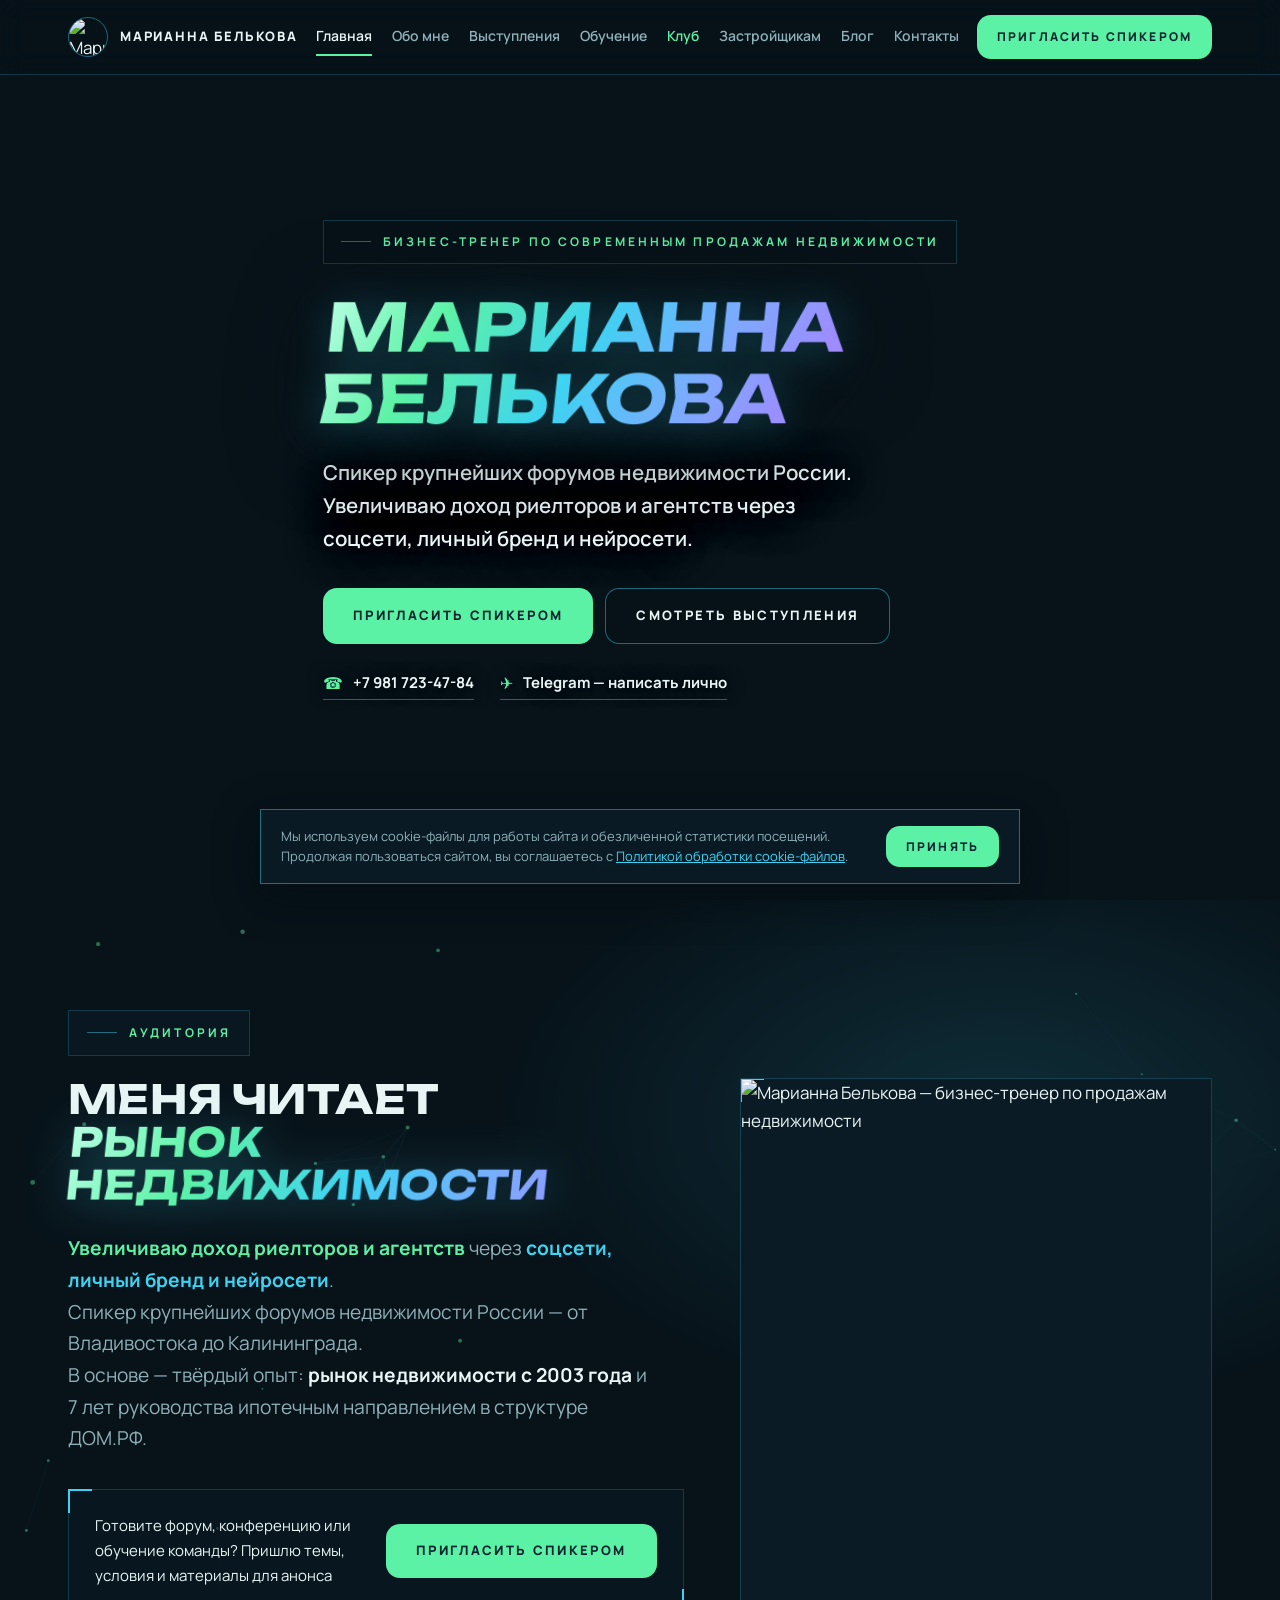
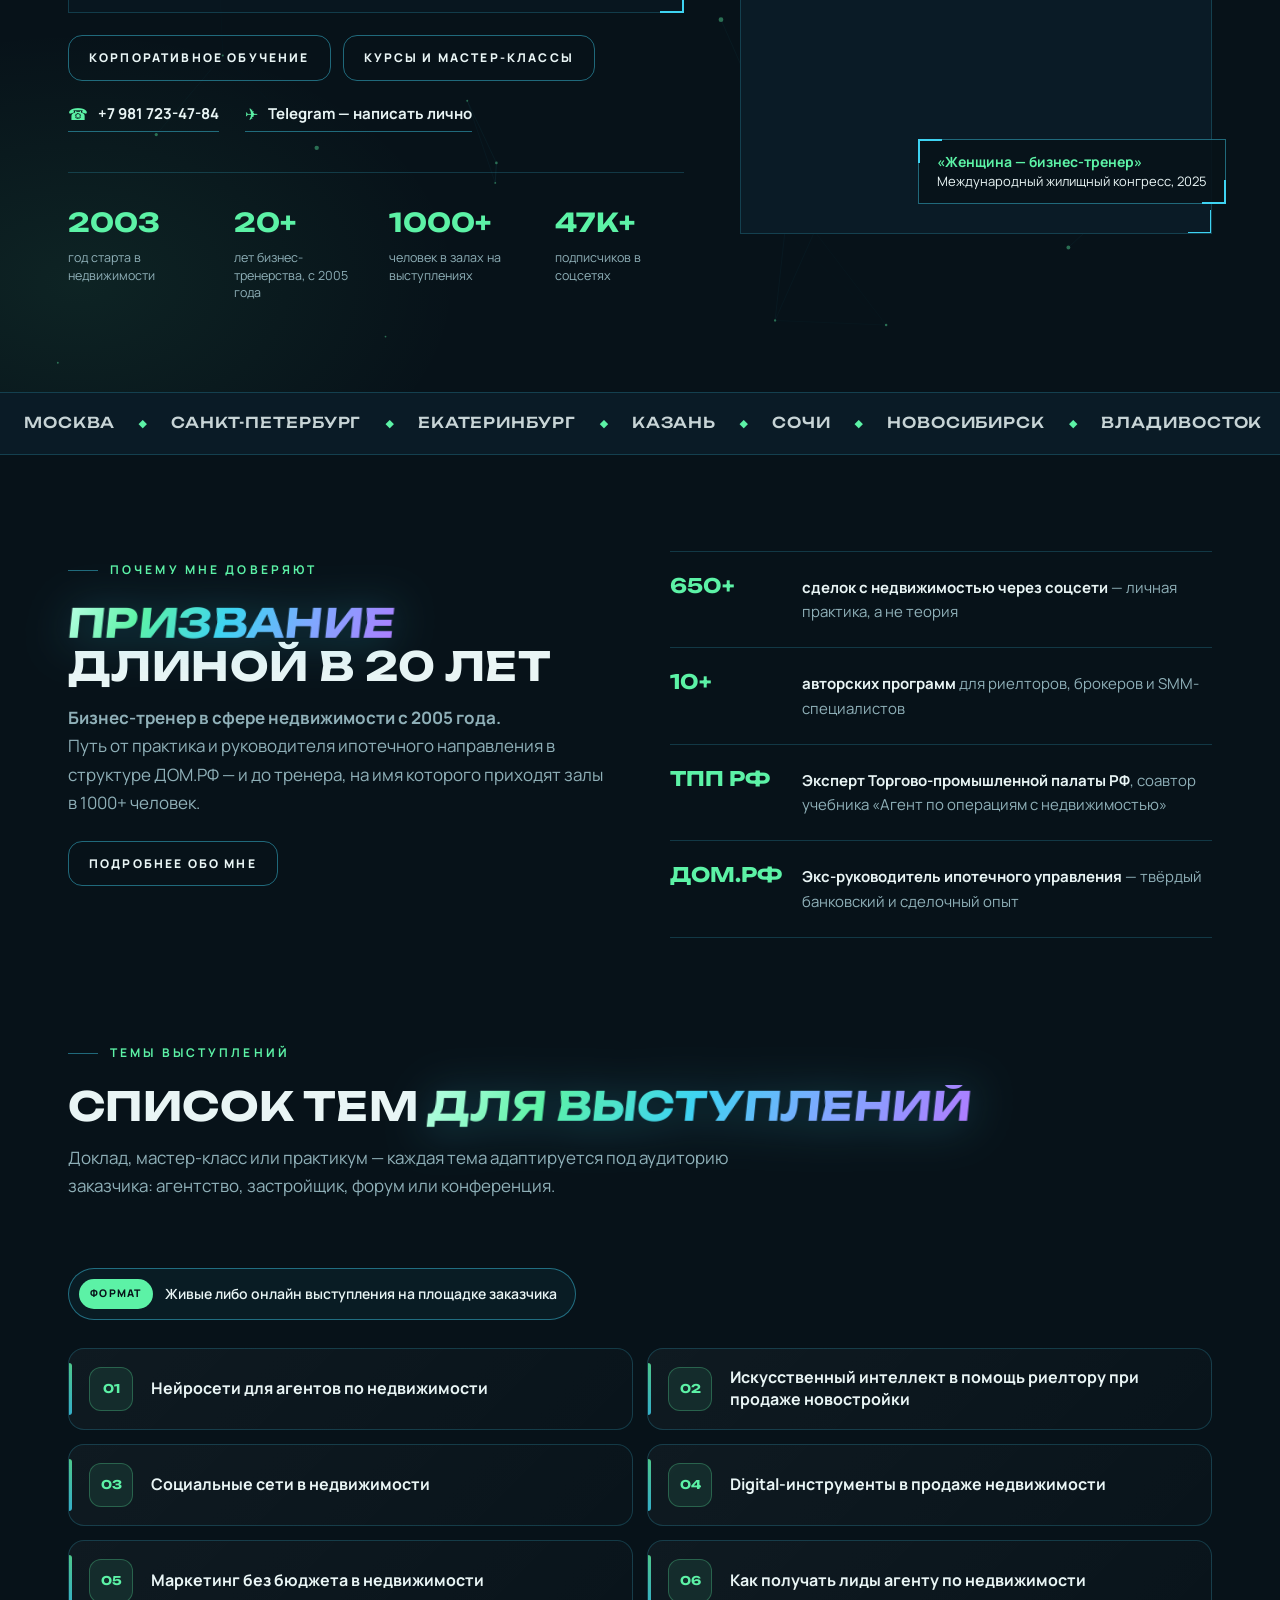
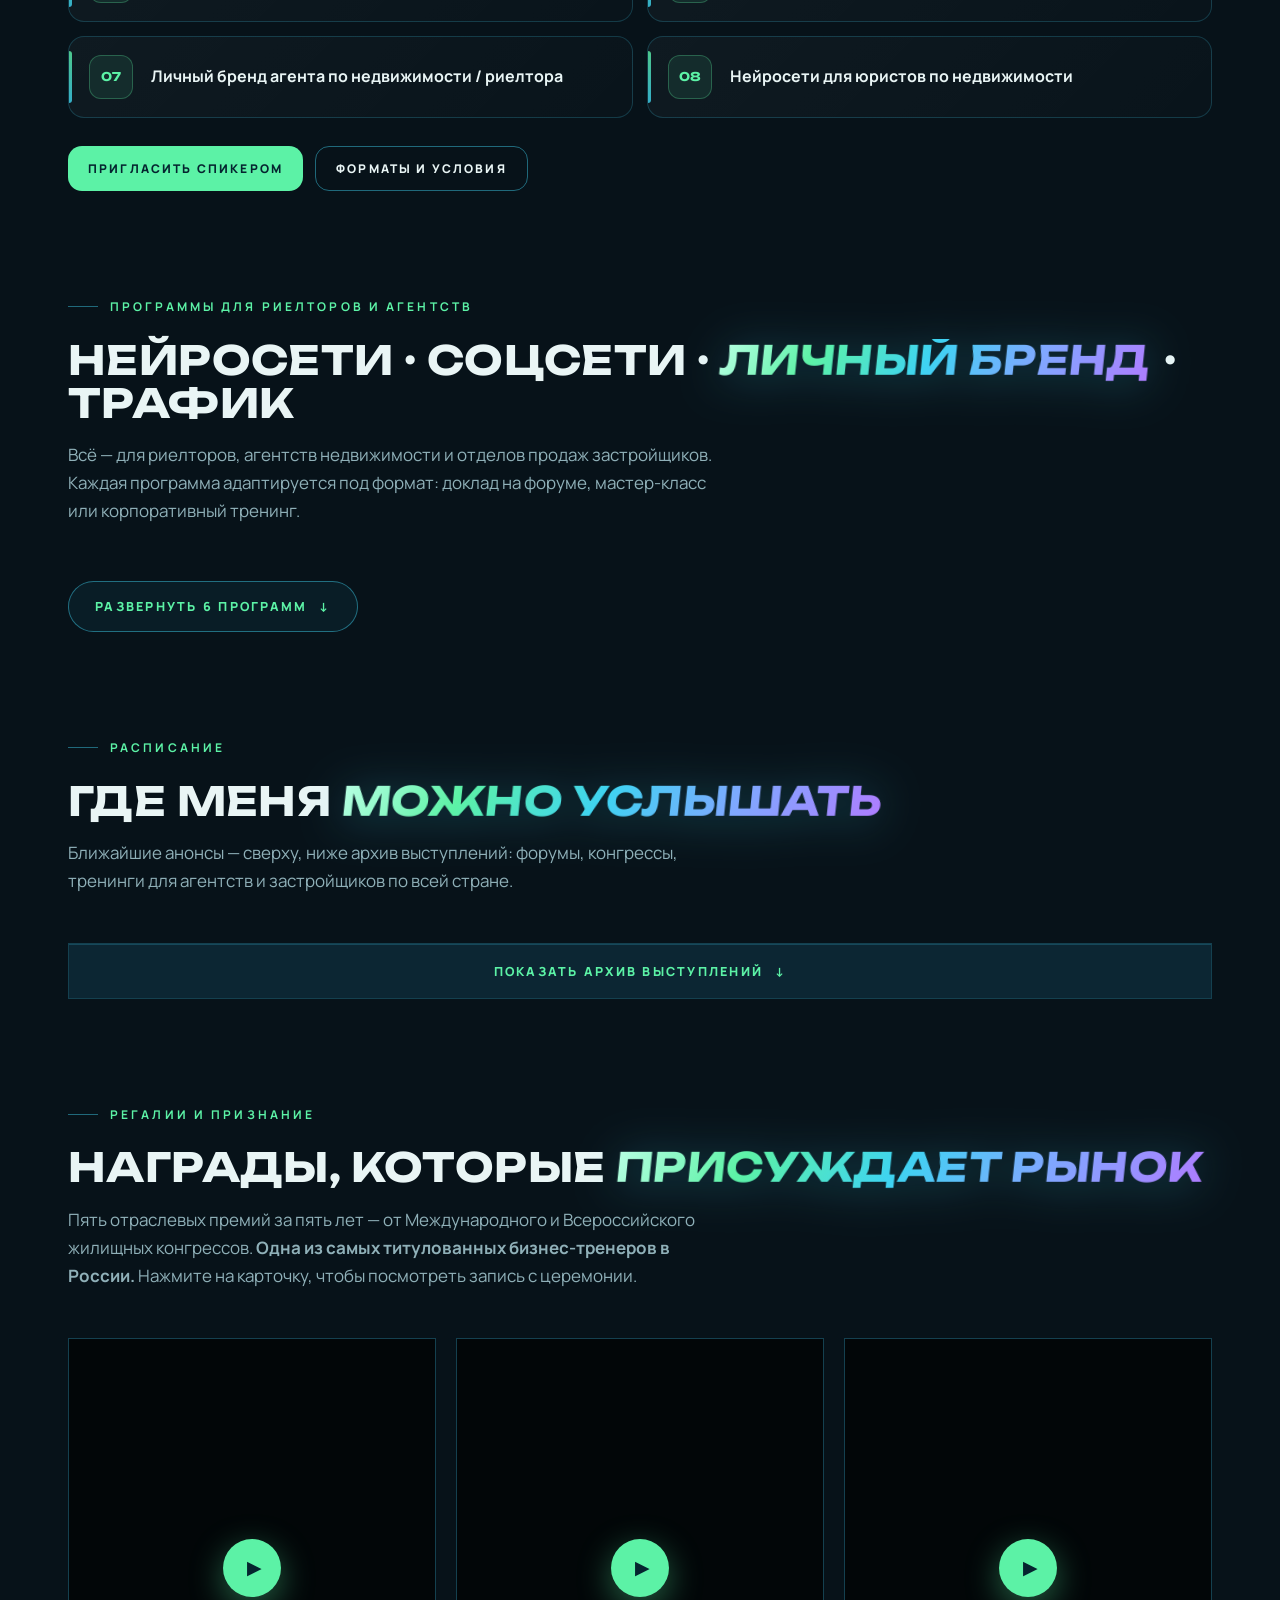
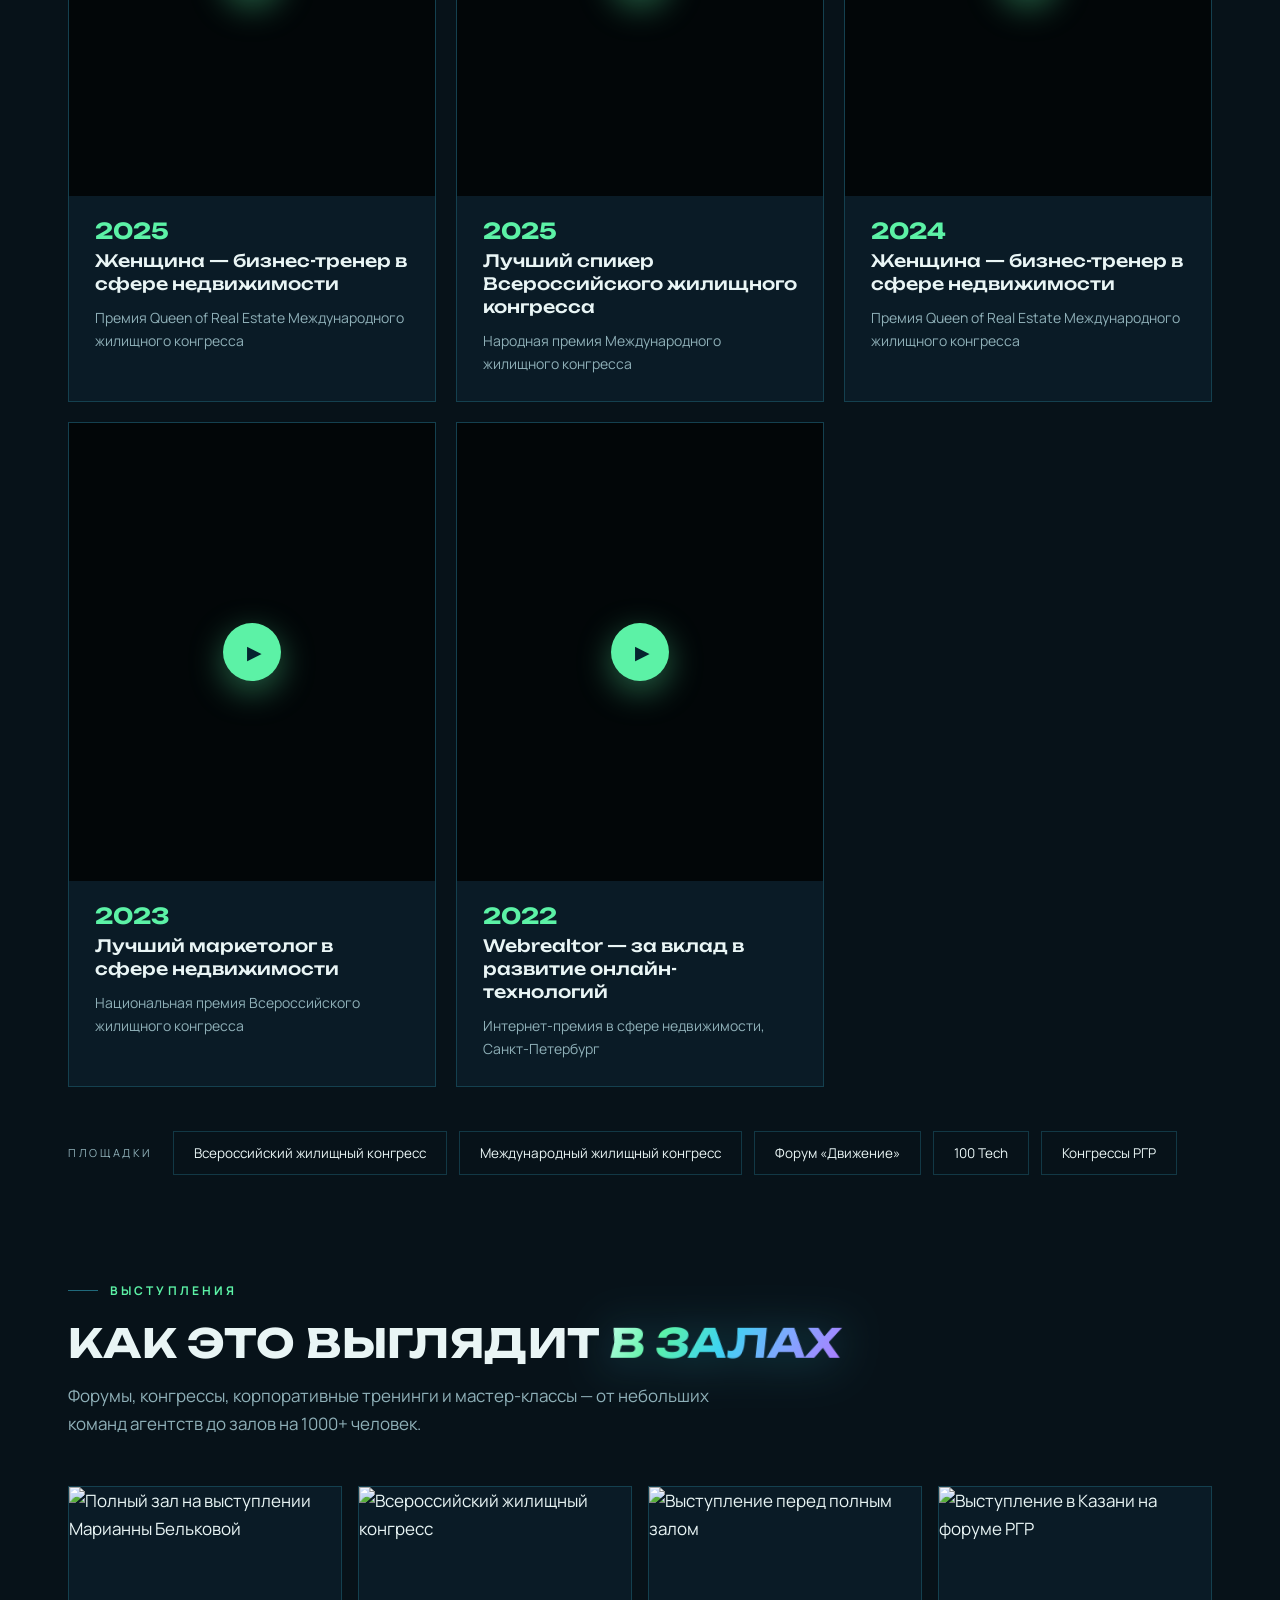
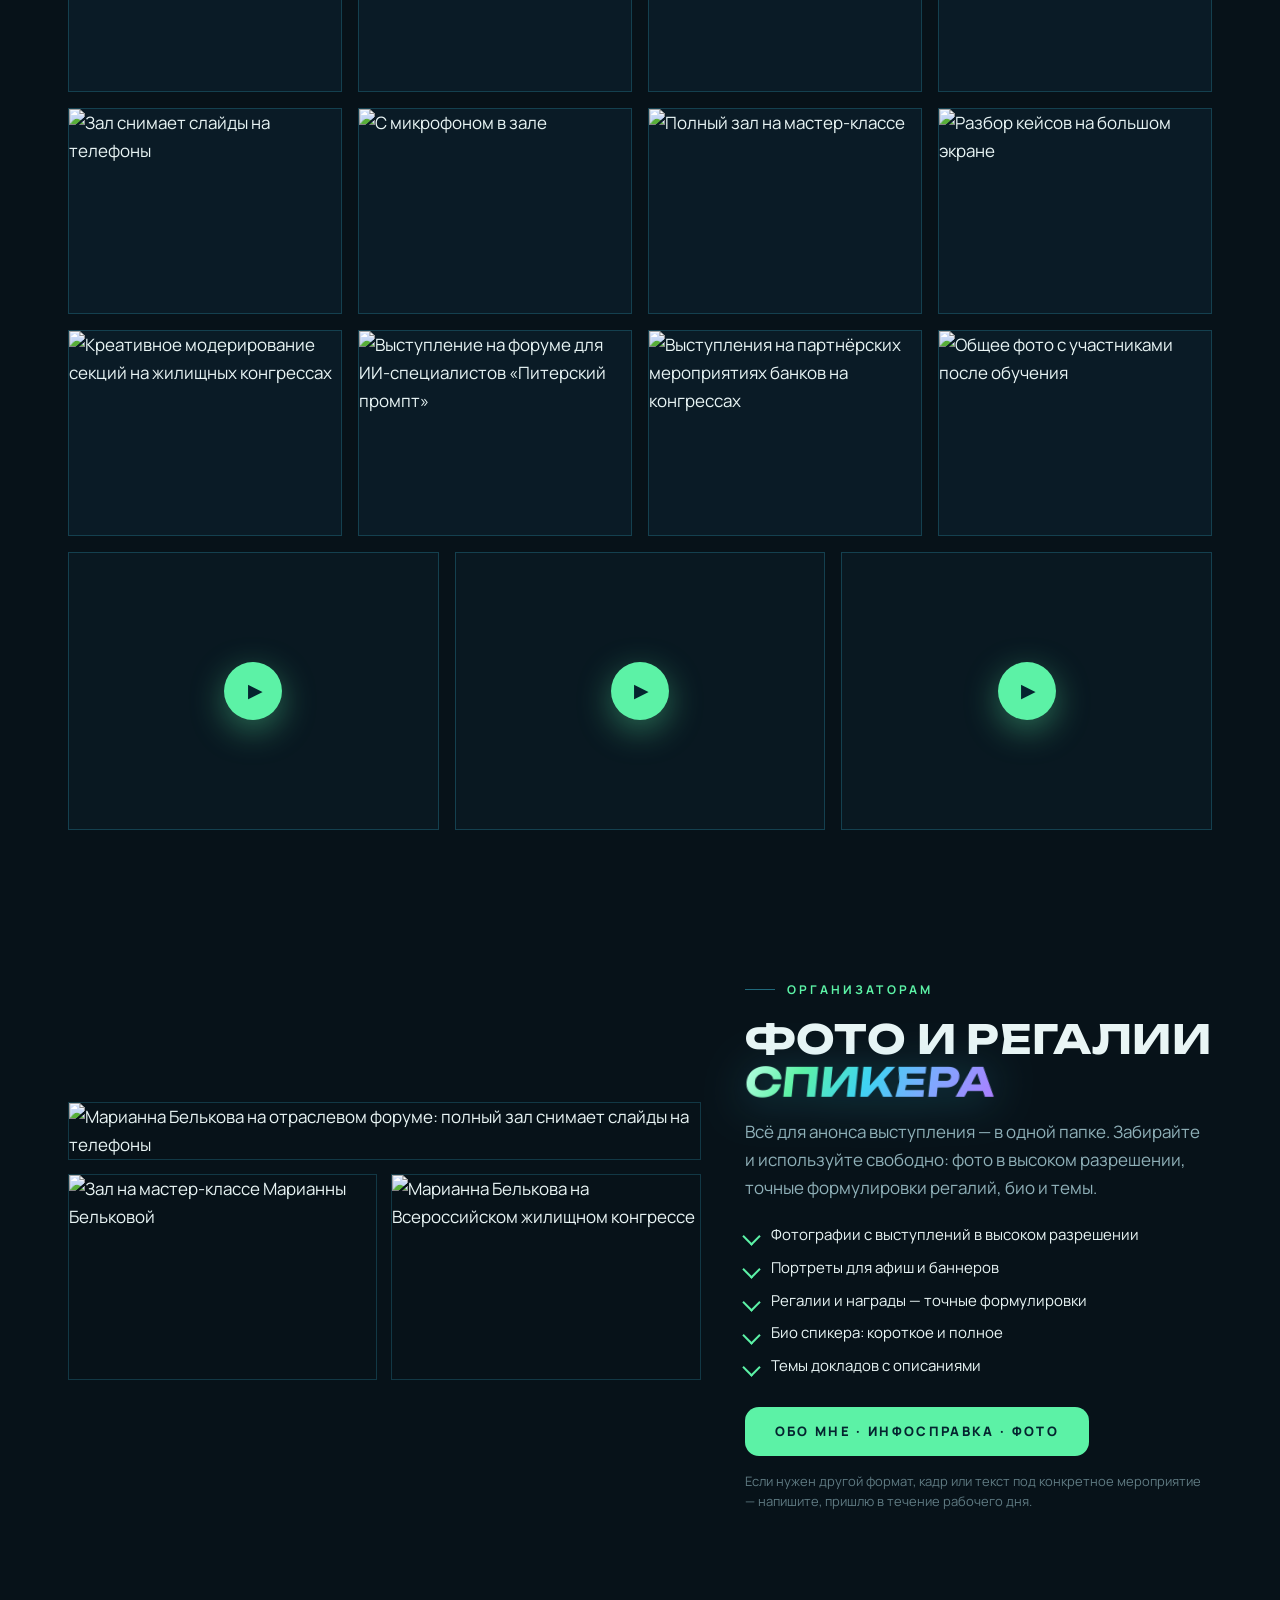
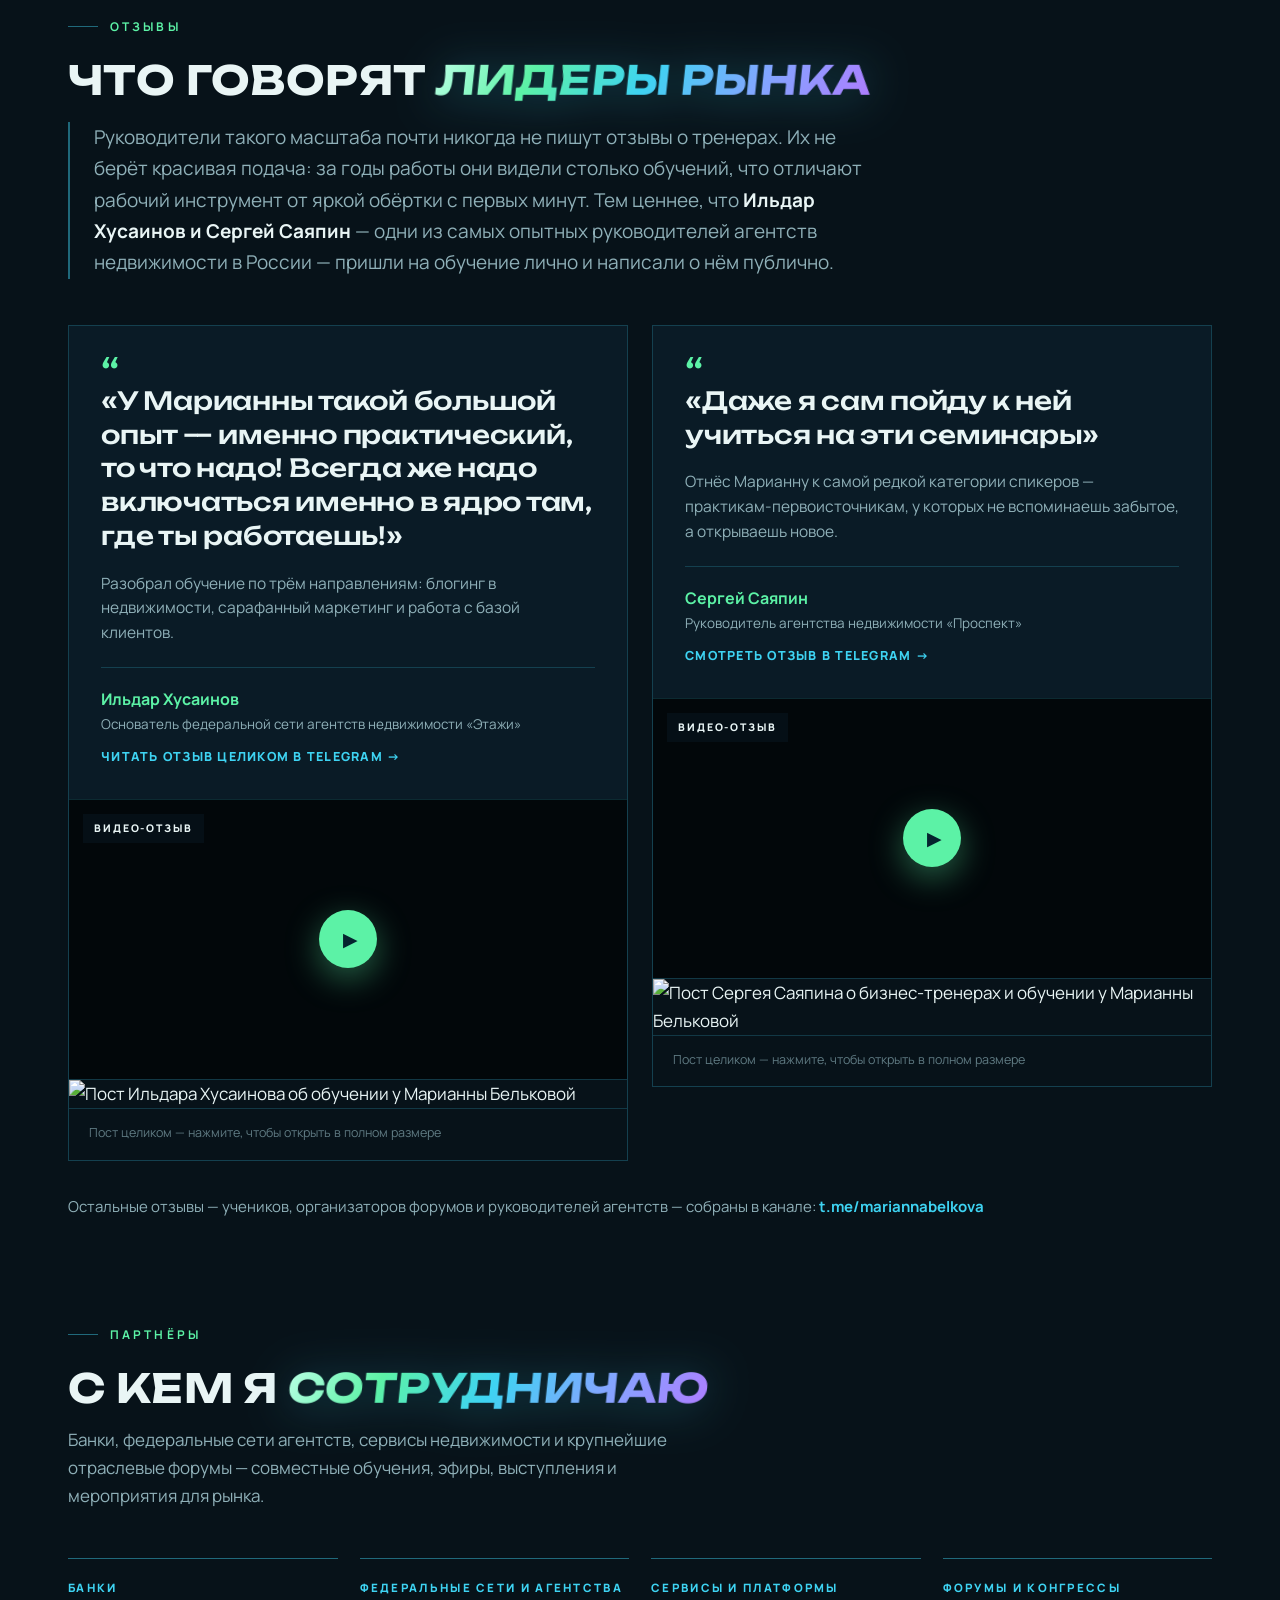
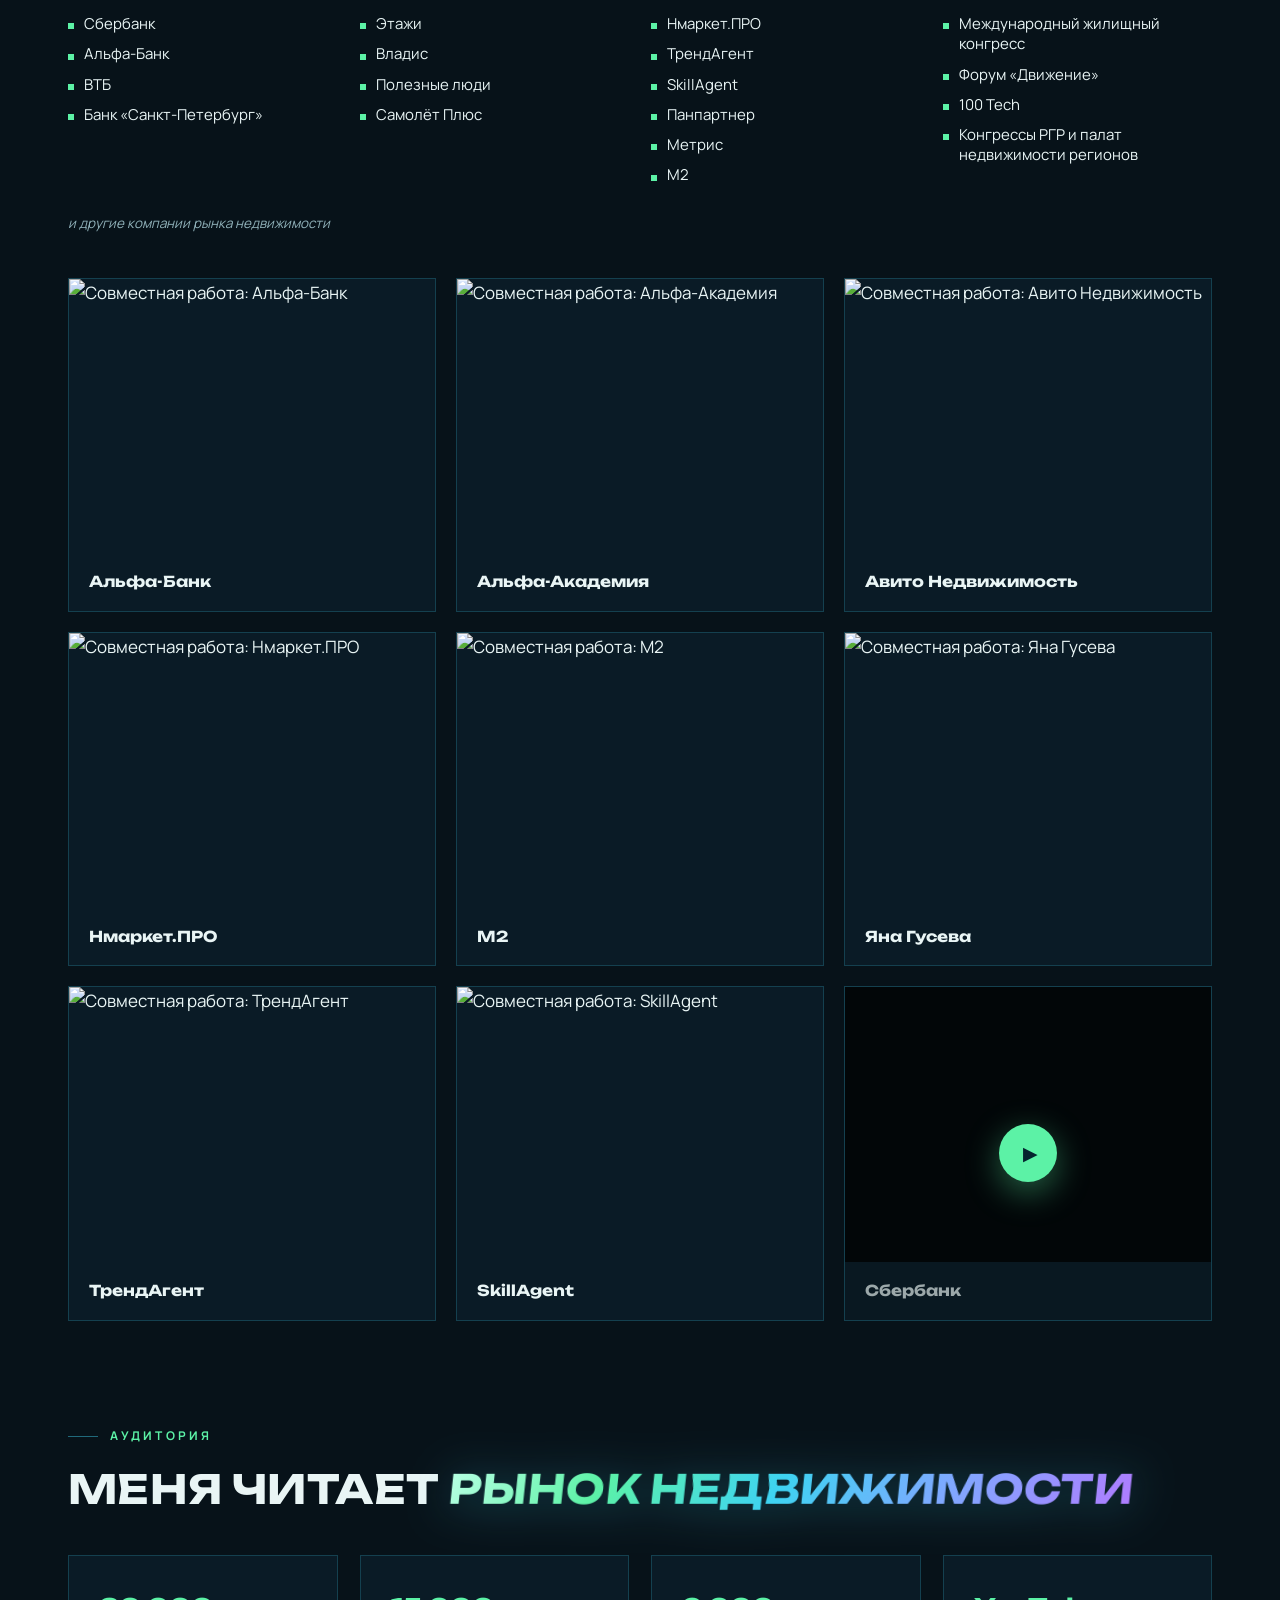
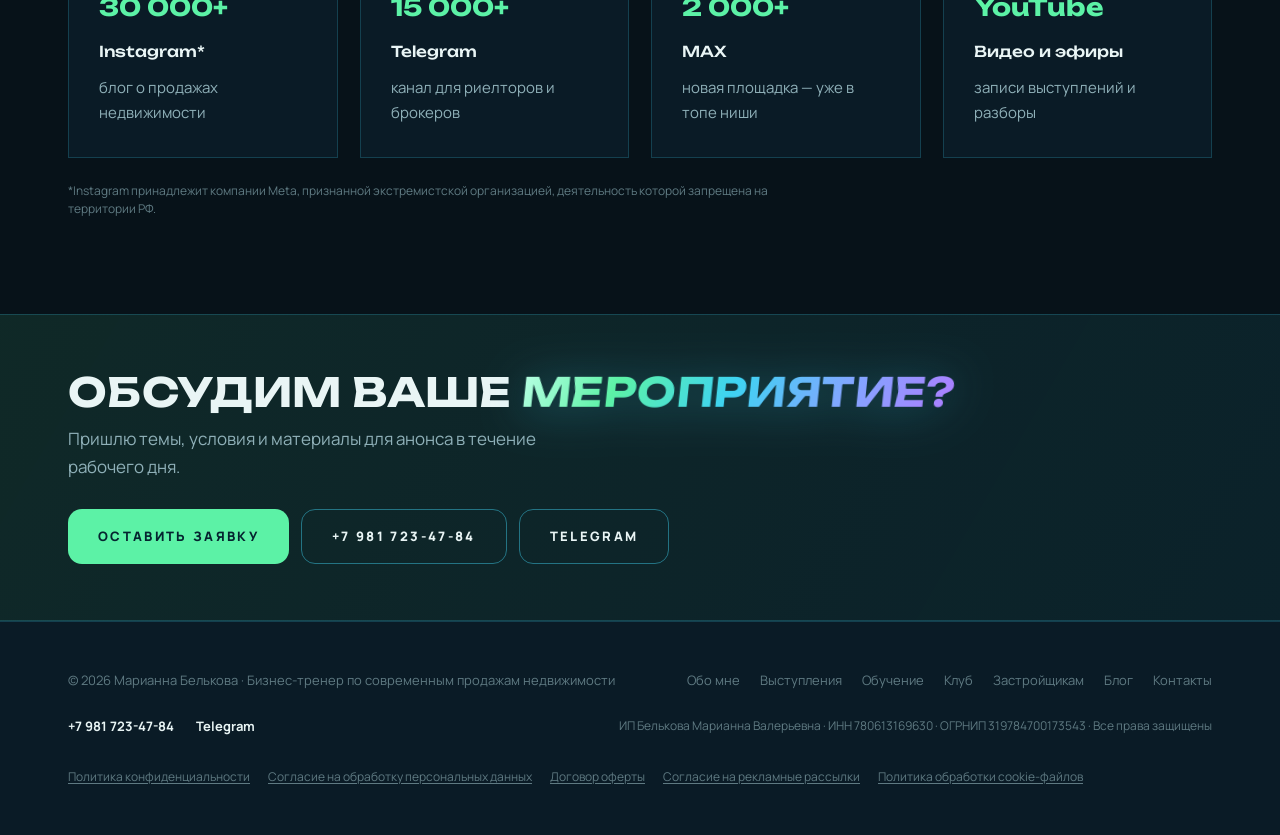
==== commit e2e10504: "Add files via upload" ====
--- a/index.html
+++ b/index.html
@@ -18,7 +18,7 @@
 <link rel="preconnect" href="https://fonts.googleapis.com">
 <link rel="preconnect" href="https://fonts.gstatic.com" crossorigin>
 <link href="https://fonts.googleapis.com/css2?family=Unbounded:wght@500;700&family=Manrope:wght@400;500;600;700;800&display=swap" rel="stylesheet">
-<link rel="stylesheet" href="assets/style.css">
+<link rel="stylesheet" href="assets/style.css?v=20260922">
 <script type="application/ld+json">
 {
  "@context": "https://schema.org",
@@ -332,16 +332,16 @@
     <h2 class="display reveal">Список тем <span class="chrome">для выступлений</span></h2>
     <p class="section-lead reveal">Доклад, мастер-класс или практикум — каждая тема адаптируется под аудиторию заказчика: агентство, застройщик, форум или конференция.</p>
     <div class="topics-format reveal"><b>Формат</b><span>Живые либо онлайн выступления на площадке заказчика</span></div>
-    <ol class="topics reveal">
-      <li class="topic"><span class="topic-num">01</span><span class="topic-title">Нейросети для агентов по недвижимости</span></li>
-      <li class="topic"><span class="topic-num">02</span><span class="topic-title">Искусственный интеллект в помощь риелтору при продаже новостройки</span></li>
-      <li class="topic"><span class="topic-num">03</span><span class="topic-title">Социальные сети в недвижимости</span></li>
-      <li class="topic"><span class="topic-num">04</span><span class="topic-title">Digital-инструменты в продаже недвижимости</span></li>
-      <li class="topic"><span class="topic-num">05</span><span class="topic-title">Маркетинг без бюджета в недвижимости</span></li>
-      <li class="topic"><span class="topic-num">06</span><span class="topic-title">Как получать лиды агенту по недвижимости</span></li>
-      <li class="topic"><span class="topic-num">07</span><span class="topic-title">Личный бренд агента по недвижимости / риелтора</span></li>
-      <li class="topic"><span class="topic-num">08</span><span class="topic-title">Нейросети для юристов по недвижимости</span></li>
-    </ol>
+    <ul class="topics reveal">
+      <li class="topic"><span class="topic-num" aria-hidden="true">01</span><span class="topic-title">Нейросети для агентов по недвижимости</span></li>
+      <li class="topic"><span class="topic-num" aria-hidden="true">02</span><span class="topic-title">Искусственный интеллект в помощь риелтору при продаже новостройки</span></li>
+      <li class="topic"><span class="topic-num" aria-hidden="true">03</span><span class="topic-title">Социальные сети в недвижимости</span></li>
+      <li class="topic"><span class="topic-num" aria-hidden="true">04</span><span class="topic-title">Digital-инструменты в продаже недвижимости</span></li>
+      <li class="topic"><span class="topic-num" aria-hidden="true">05</span><span class="topic-title">Маркетинг без бюджета в недвижимости</span></li>
+      <li class="topic"><span class="topic-num" aria-hidden="true">06</span><span class="topic-title">Как получать лиды агенту по недвижимости</span></li>
+      <li class="topic"><span class="topic-num" aria-hidden="true">07</span><span class="topic-title">Личный бренд агента по недвижимости / риелтора</span></li>
+      <li class="topic"><span class="topic-num" aria-hidden="true">08</span><span class="topic-title">Нейросети для юристов по недвижимости</span></li>
+    </ul>
     <div class="topics-actions reveal">
       <a class="btn btn-sm" href="mailto:mariashka@gmail.com?subject=%D0%9F%D1%80%D0%B8%D0%B3%D0%BB%D0%B0%D1%88%D0%B5%D0%BD%D0%B8%D0%B5%20%D1%81%D0%BF%D0%B8%D0%BA%D0%B5%D1%80%D0%BE%D0%BC">Пригласить спикером</a>
       <a class="btn btn-ghost btn-sm" href="speaking.html">Форматы и условия</a>
@@ -1102,10 +1102,10 @@
   </div>
 </footer>
 
-<script src="assets/main.js"></script>
+<script src="assets/main.js?v=20260922"></script>
 <script src="assets/js/gsap.min.js"></script>
 <script src="assets/js/ScrollTrigger.min.js"></script>
 <script src="assets/js/lenis.min.js"></script>
-<script src="assets/scroll-fx.js"></script>
+<script src="assets/scroll-fx.js?v=20260922"></script>
 </body>
 </html>
--- a/assets/style.css
+++ b/assets/style.css
@@ -1022,26 +1022,43 @@
 
 
 /* ---------- темы выступлений ---------- */
-.topics{list-style:none;margin:32px 0 0;padding:0;display:grid;grid-template-columns:1fr 1fr;gap:12px}
+.topics{list-style:none;margin:28px 0 0;padding:0;display:grid;grid-template-columns:1fr 1fr;gap:14px}
 .topic{
-  display:flex;align-items:center;gap:16px;padding:18px 22px;
-  border:1px solid var(--line);border-radius:14px;background:rgba(255,255,255,.025);
-  transition:border-color .2s,background .2s;
-}
-.topic:hover{border-color:var(--line-strong);background:rgba(62,211,242,.06)}
-.topic-num{font-family:'Unbounded',sans-serif;font-size:12px;font-weight:700;color:var(--mint);min-width:26px}
-.topic-title{font-weight:700;font-size:16px;line-height:1.35}
+  position:relative;display:flex;align-items:center;gap:18px;padding:18px 22px 18px 20px;
+  border:1px solid var(--line);border-radius:16px;overflow:hidden;
+  background:linear-gradient(135deg,rgba(255,255,255,.035),rgba(255,255,255,.012));
+  transition:border-color .25s,transform .25s,box-shadow .25s;
+}
+.topic::before{
+  content:"";position:absolute;left:0;top:14px;bottom:14px;width:3px;border-radius:0 3px 3px 0;
+  background:linear-gradient(180deg,var(--mint),var(--cyan));opacity:.8;
+}
+.topic:hover{border-color:var(--line-strong);transform:translateY(-2px);box-shadow:0 14px 34px rgba(0,0,0,.35)}
+.topic-num{
+  flex:none;width:44px;height:44px;display:grid;place-items:center;border-radius:12px;
+  font-family:'Unbounded',sans-serif;font-size:12px;font-weight:700;color:var(--mint);
+  background:rgba(94,240,160,.09);border:1px solid rgba(94,240,160,.28);
+}
+.topic-title{font-weight:700;font-size:16px;line-height:1.35;color:var(--text)}
 .topics-format{
-  display:inline-flex;align-items:center;gap:10px;margin-top:18px;padding:12px 18px;
-  border:1px solid var(--line-strong);border-radius:999px;font-size:14px;font-weight:600;color:var(--text);
-}
-.topics-format b{color:var(--mint);font-weight:800;letter-spacing:.1em;text-transform:uppercase;font-size:11px}
-.topics-actions{display:flex;gap:12px;flex-wrap:wrap;margin-top:26px}
+  display:inline-flex;align-items:center;gap:12px;margin-top:20px;padding:10px 18px 10px 10px;
+  border:1px solid var(--line-strong);border-radius:999px;background:rgba(62,211,242,.05);
+  font-size:14px;font-weight:600;color:var(--text);
+}
+.topics-format b{
+  flex:none;color:#071219;background:var(--mint);font-weight:800;letter-spacing:.12em;
+  text-transform:uppercase;font-size:10.5px;padding:6px 11px;border-radius:999px;
+}
+.topics-actions{display:flex;gap:12px;flex-wrap:wrap;margin-top:28px}
 @media (max-width:700px){
-  .topics{grid-template-columns:1fr}
-  .topic{padding:15px 18px}
+  .topics{grid-template-columns:1fr;gap:10px;margin-top:22px}
+  .topic{padding:14px 16px;gap:14px;border-radius:14px}
+  .topic-num{width:38px;height:38px;font-size:11px;border-radius:10px}
   .topic-title{font-size:15px}
-  .topics-format{align-items:flex-start;border-radius:16px}
+  .topics-format{align-items:flex-start;border-radius:16px;padding:12px 14px;line-height:1.45}
+  .topics-format b{margin-top:1px}
+  .topics-actions{flex-direction:column}
+  .topics-actions .btn{width:100%;justify-content:center}
 }
 
 /* ---------- сворачиваемый блок (программы) ---------- */
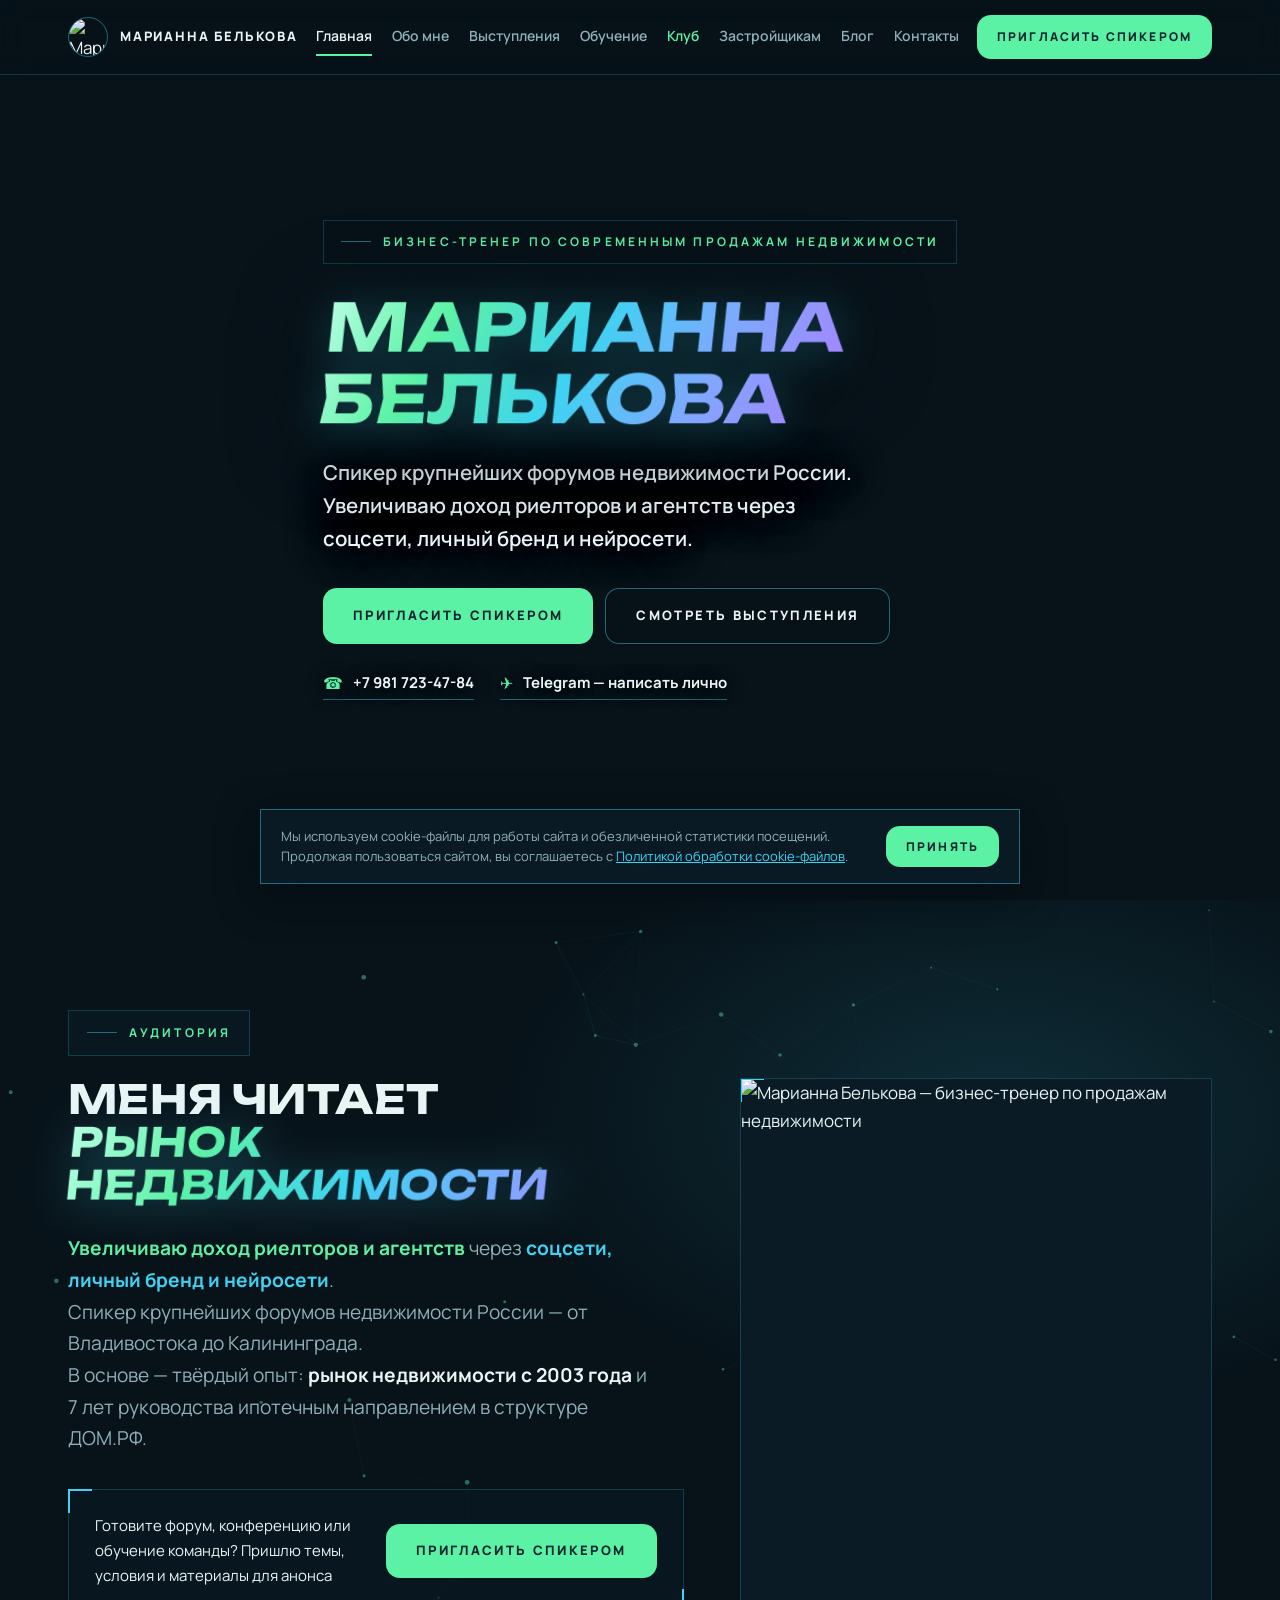
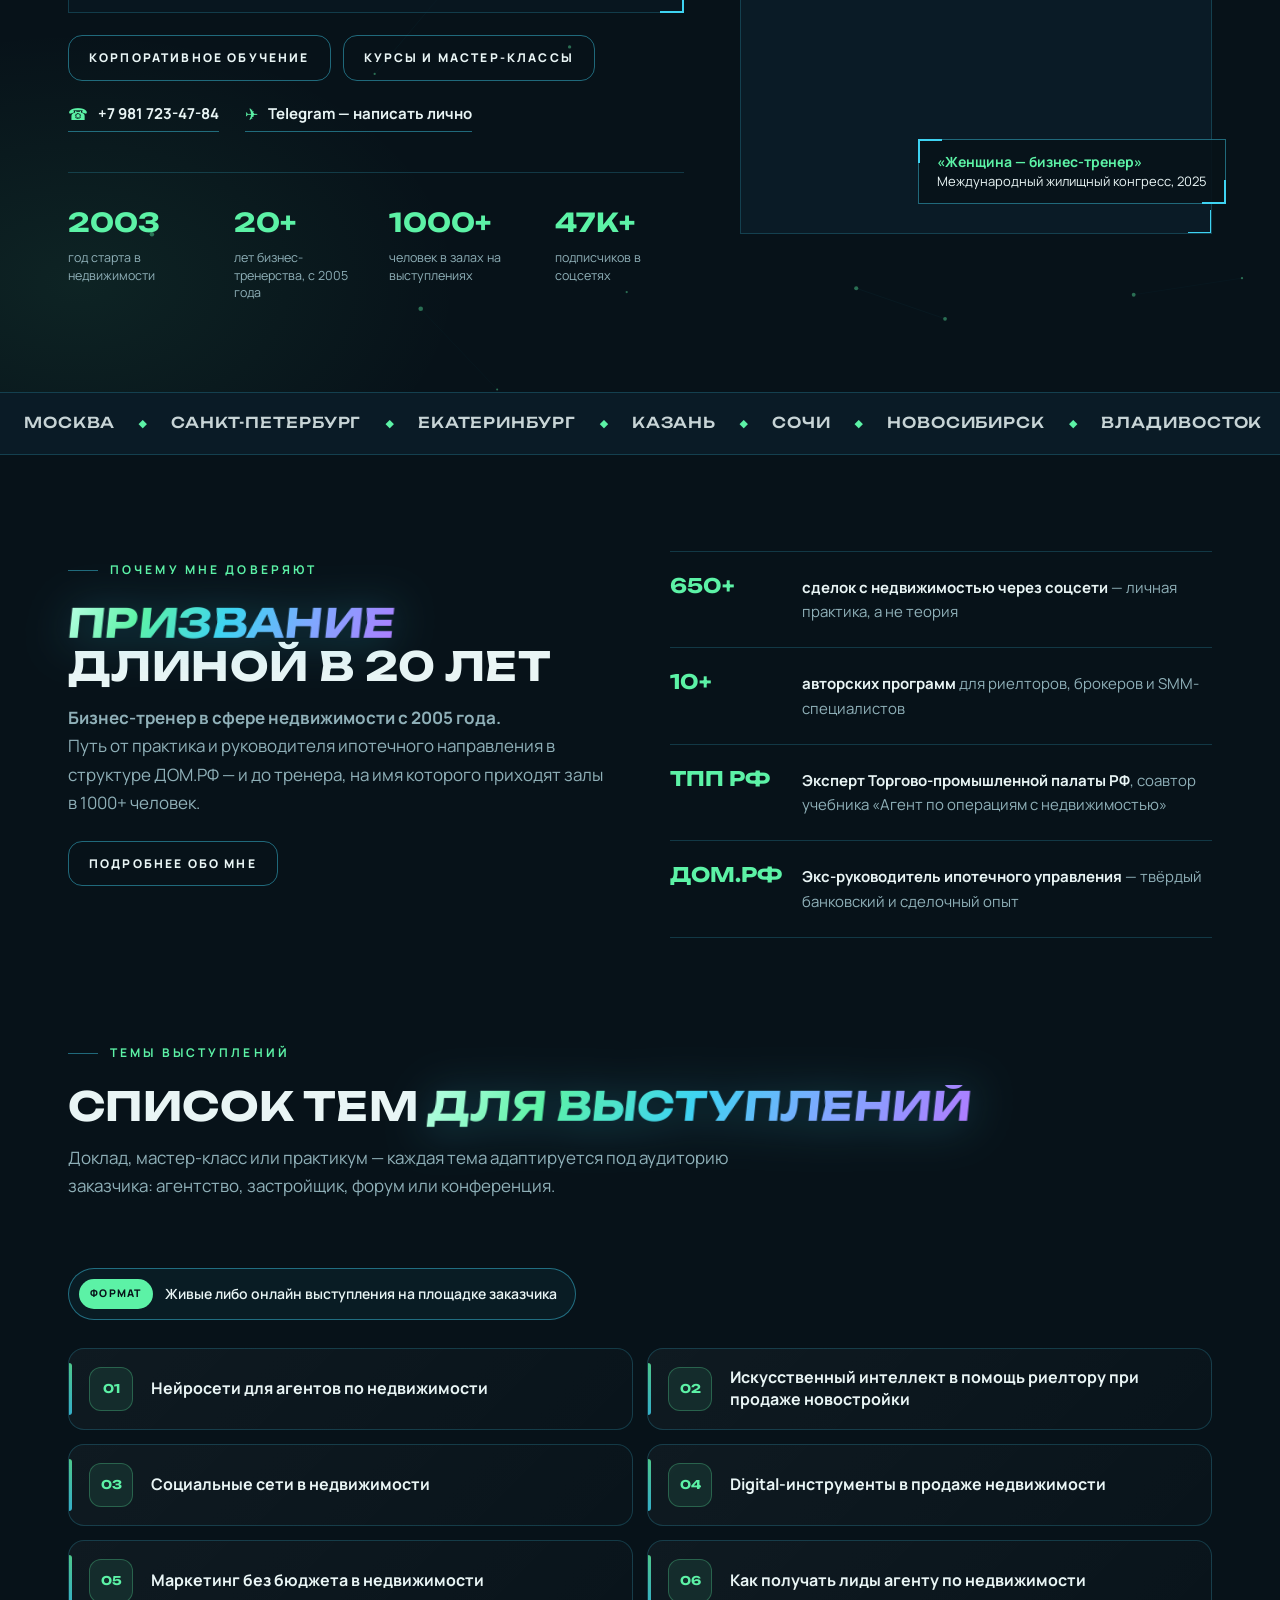
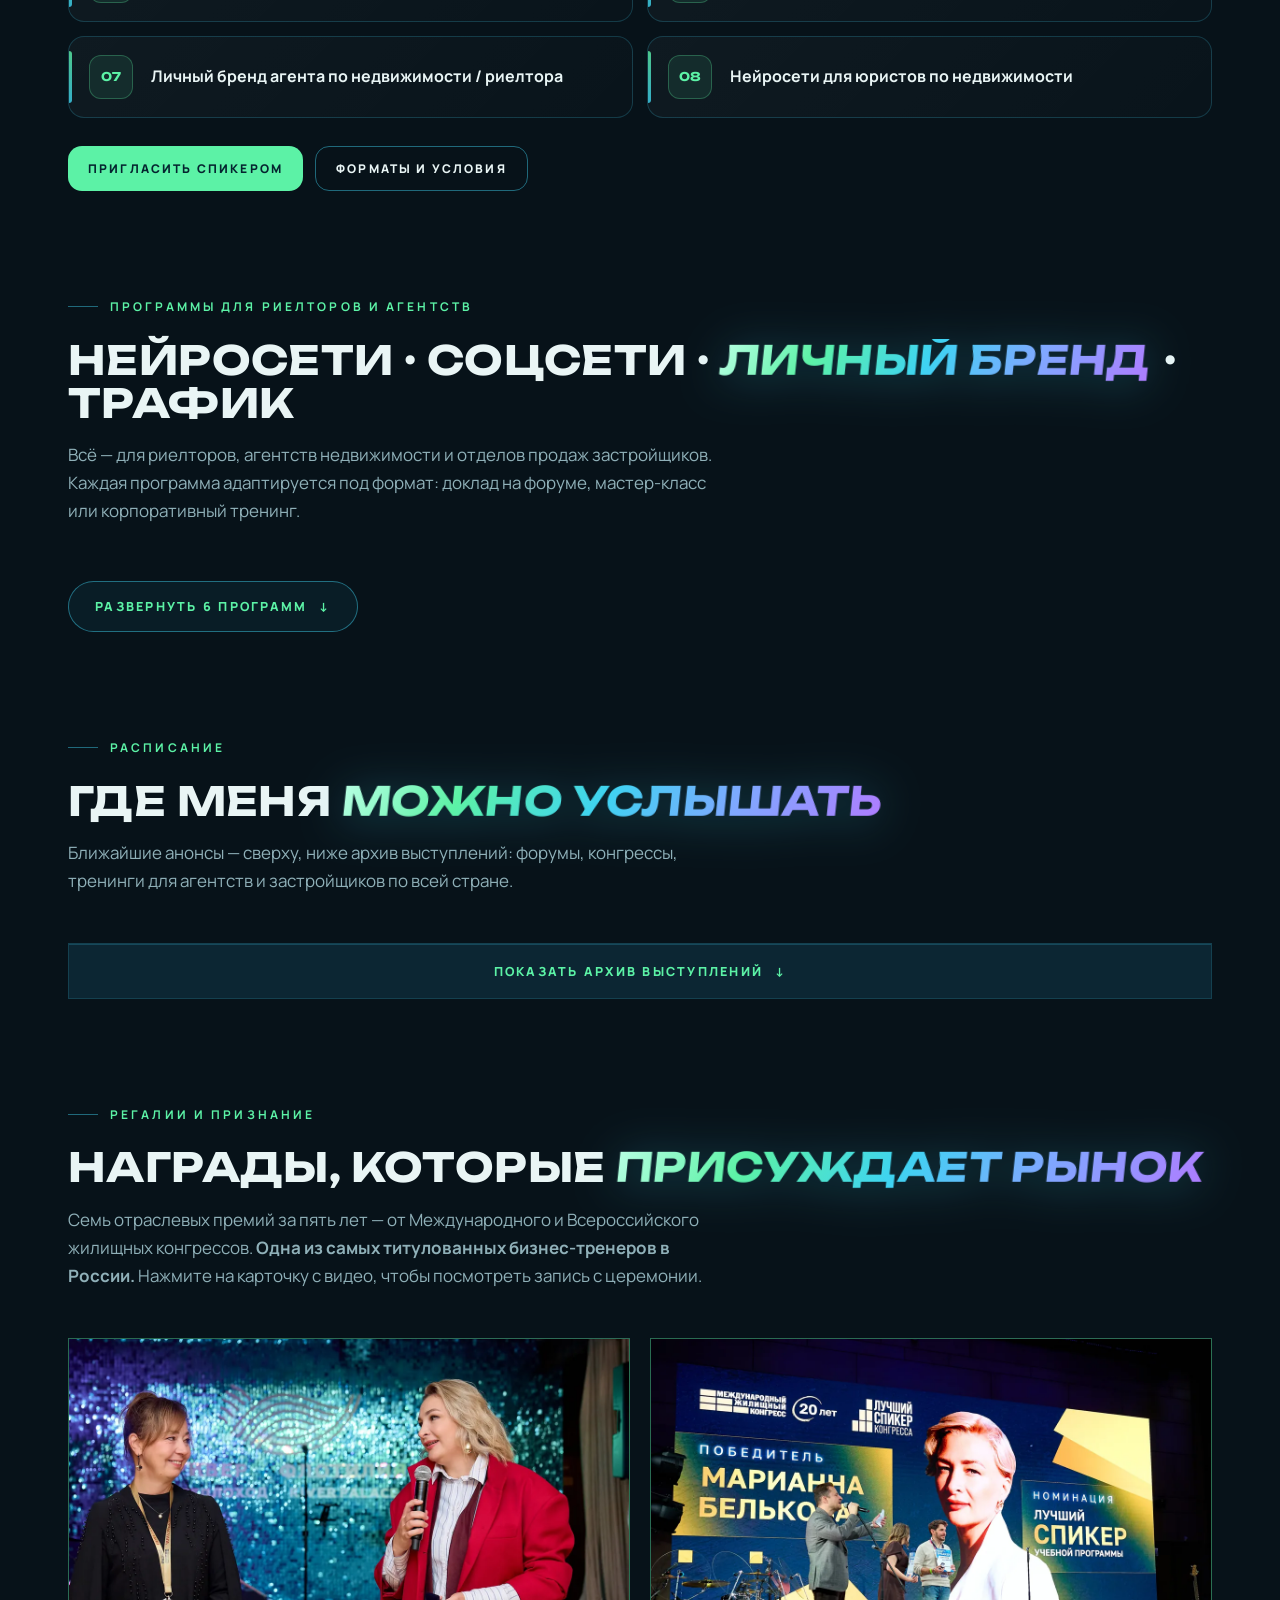
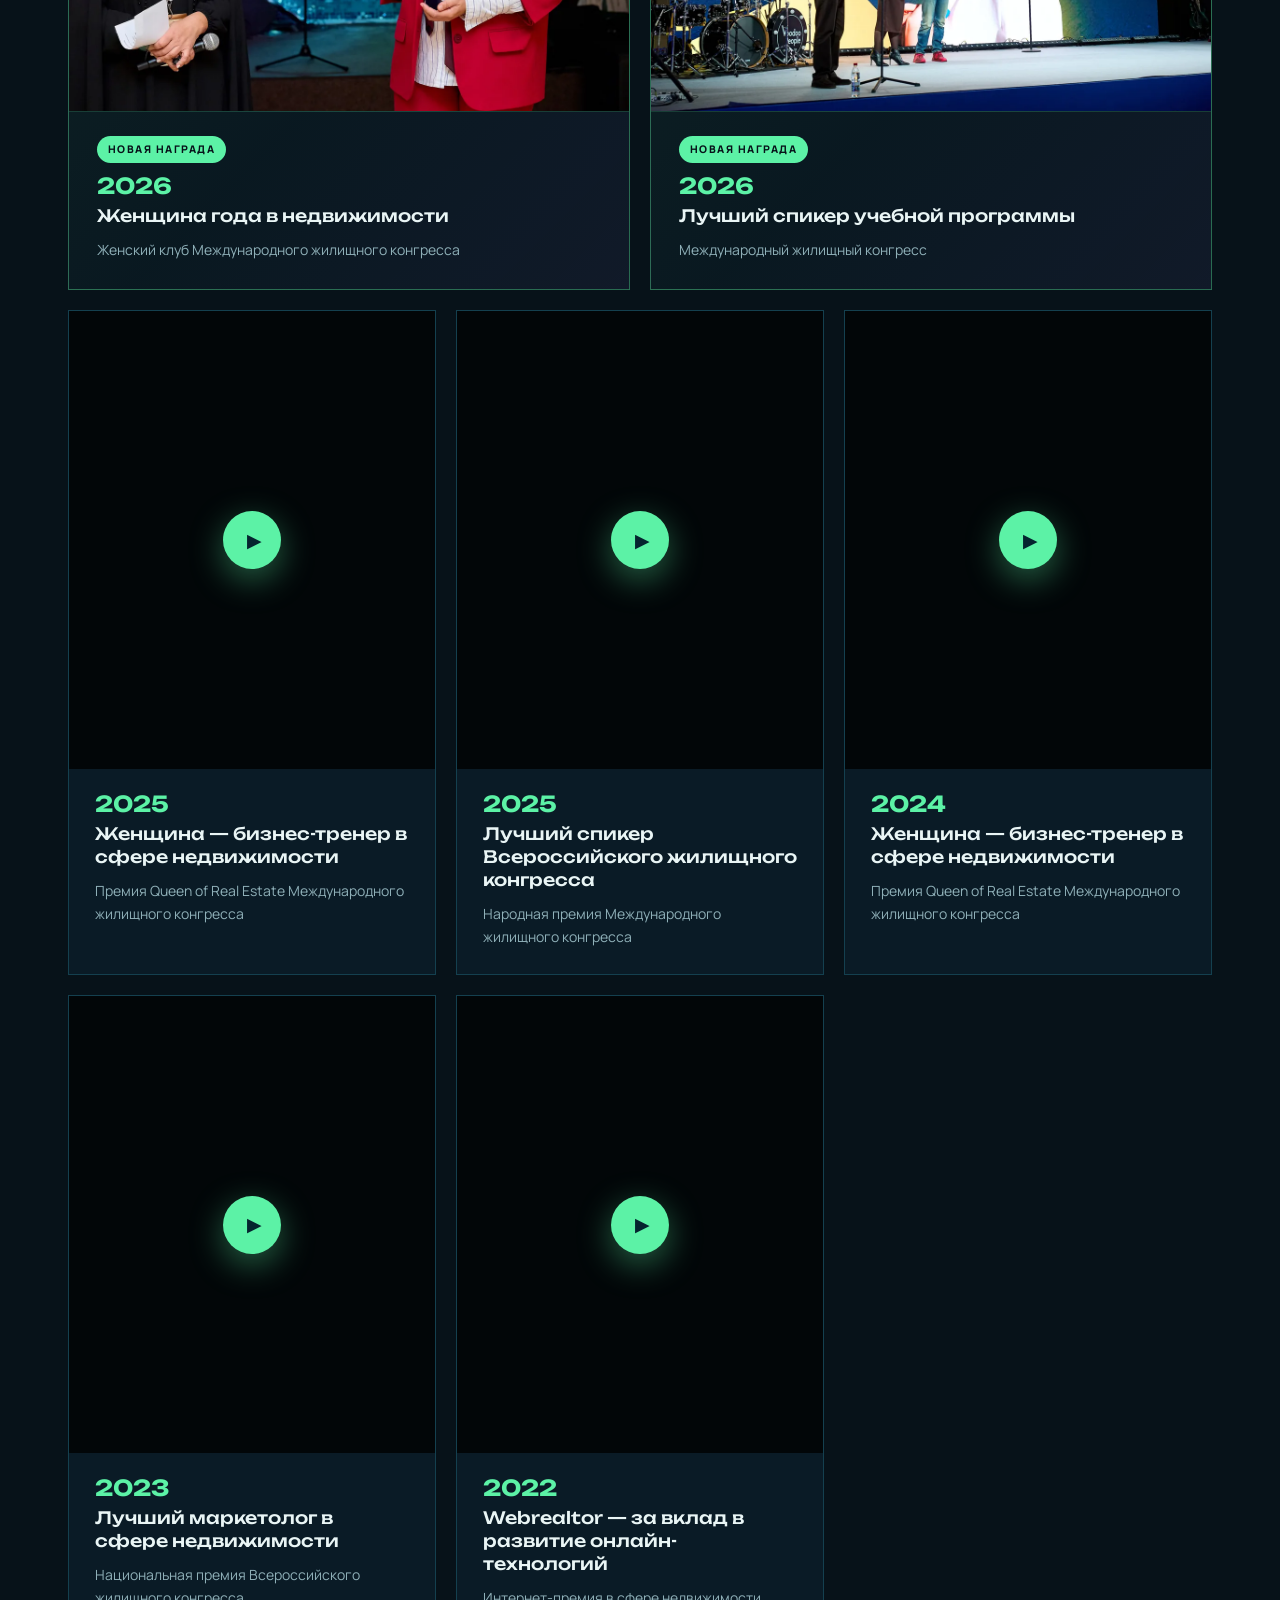
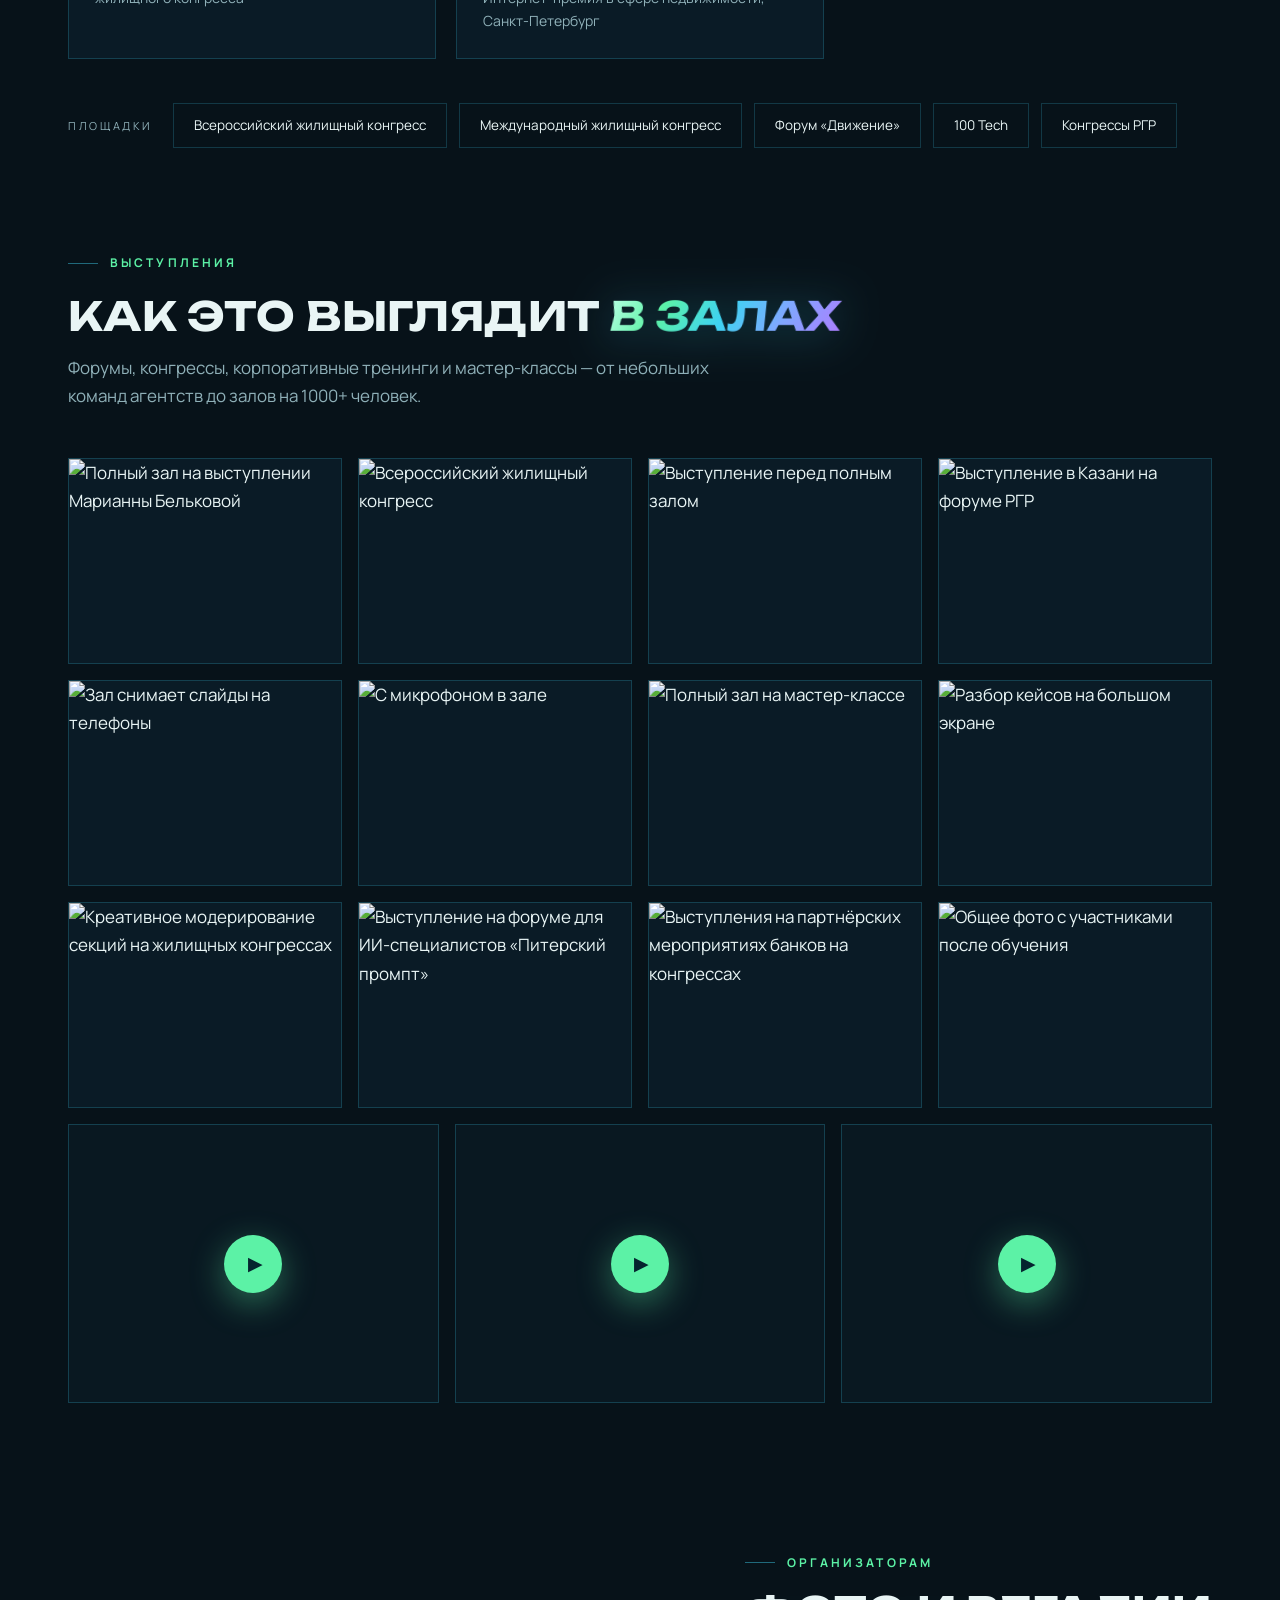
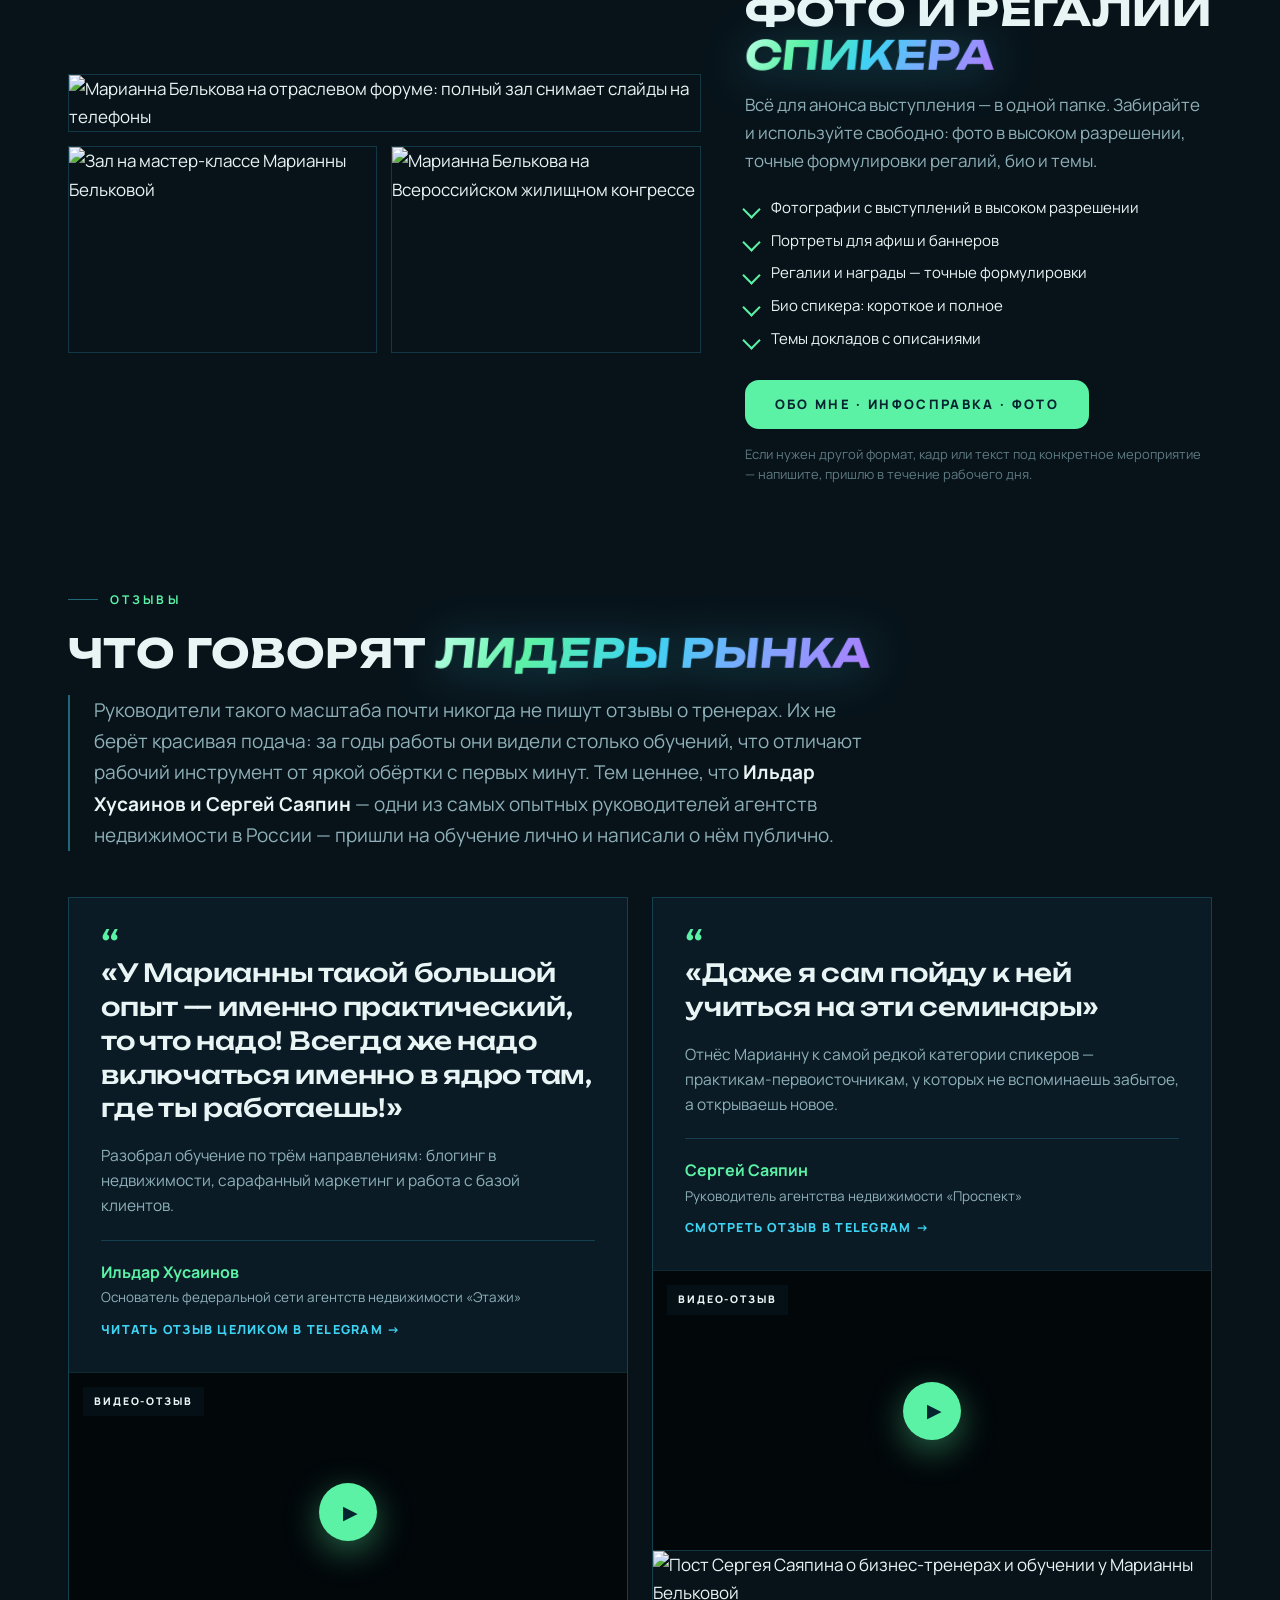
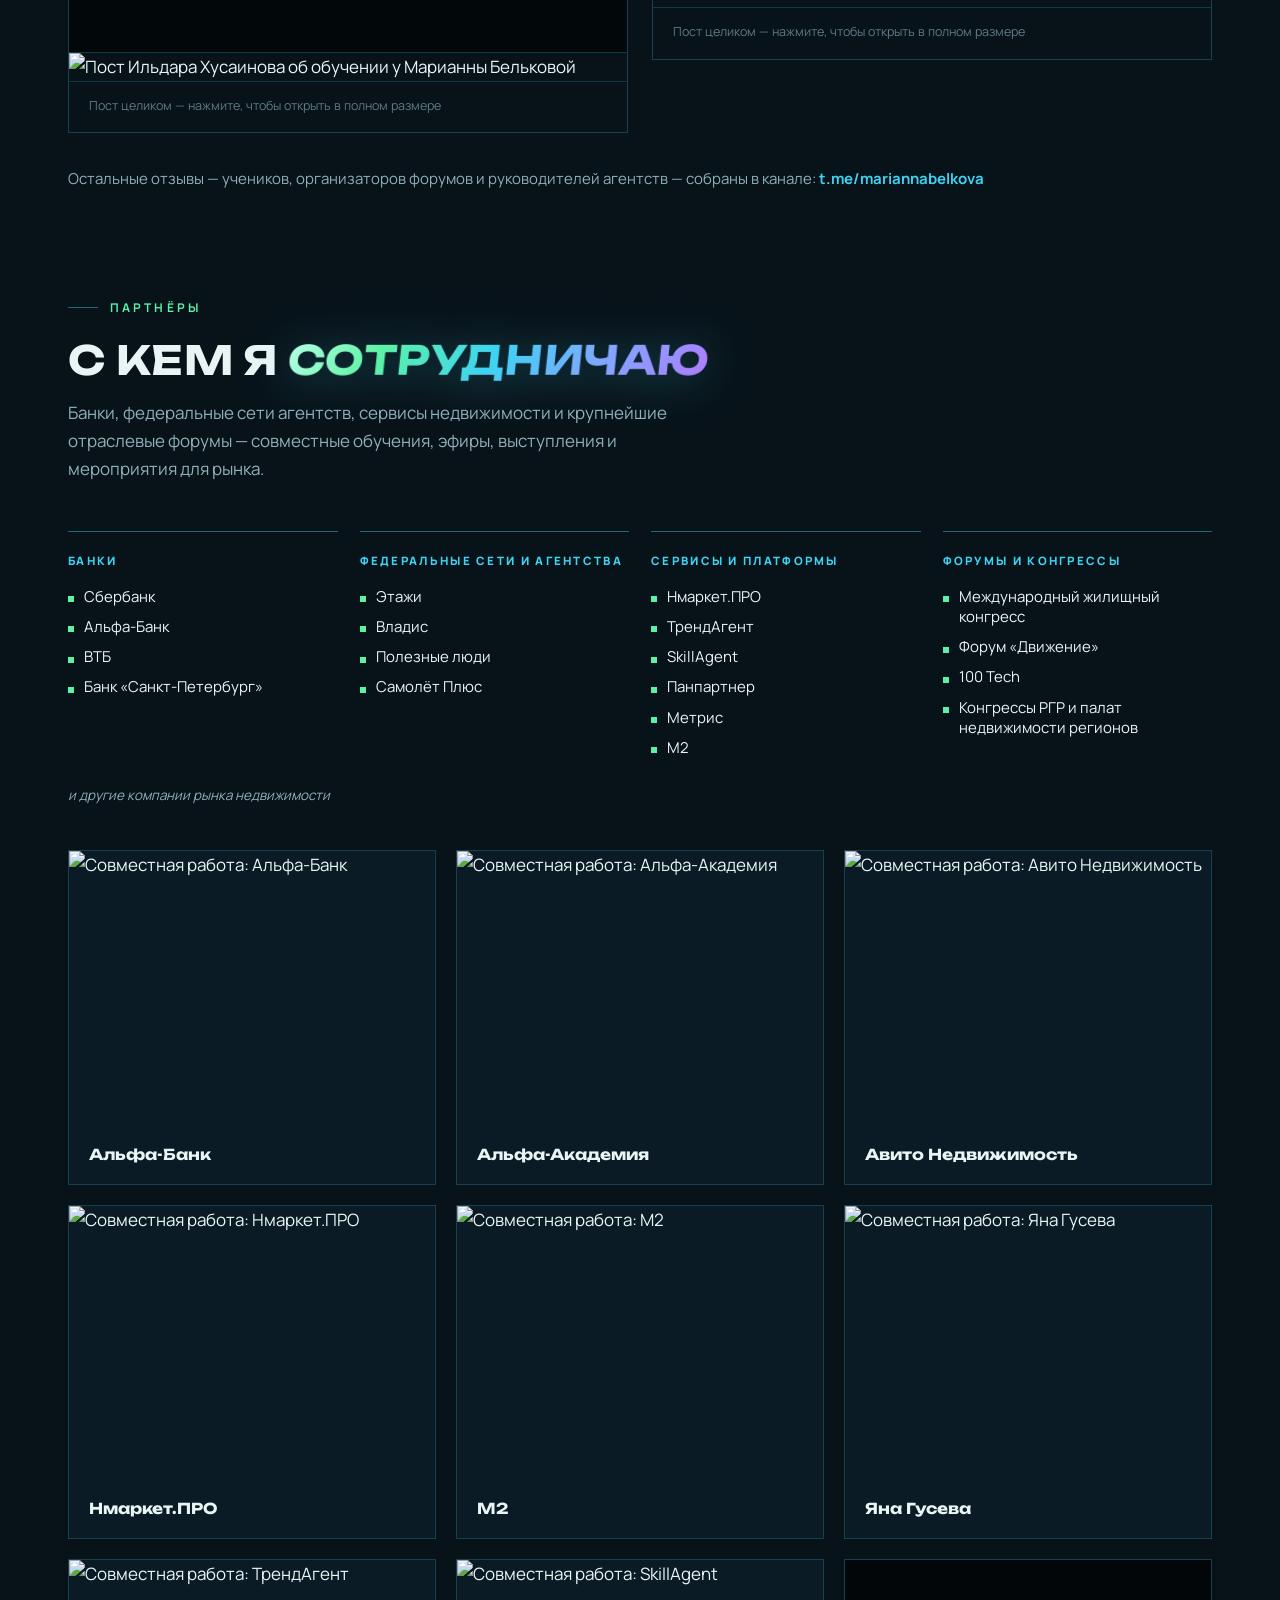
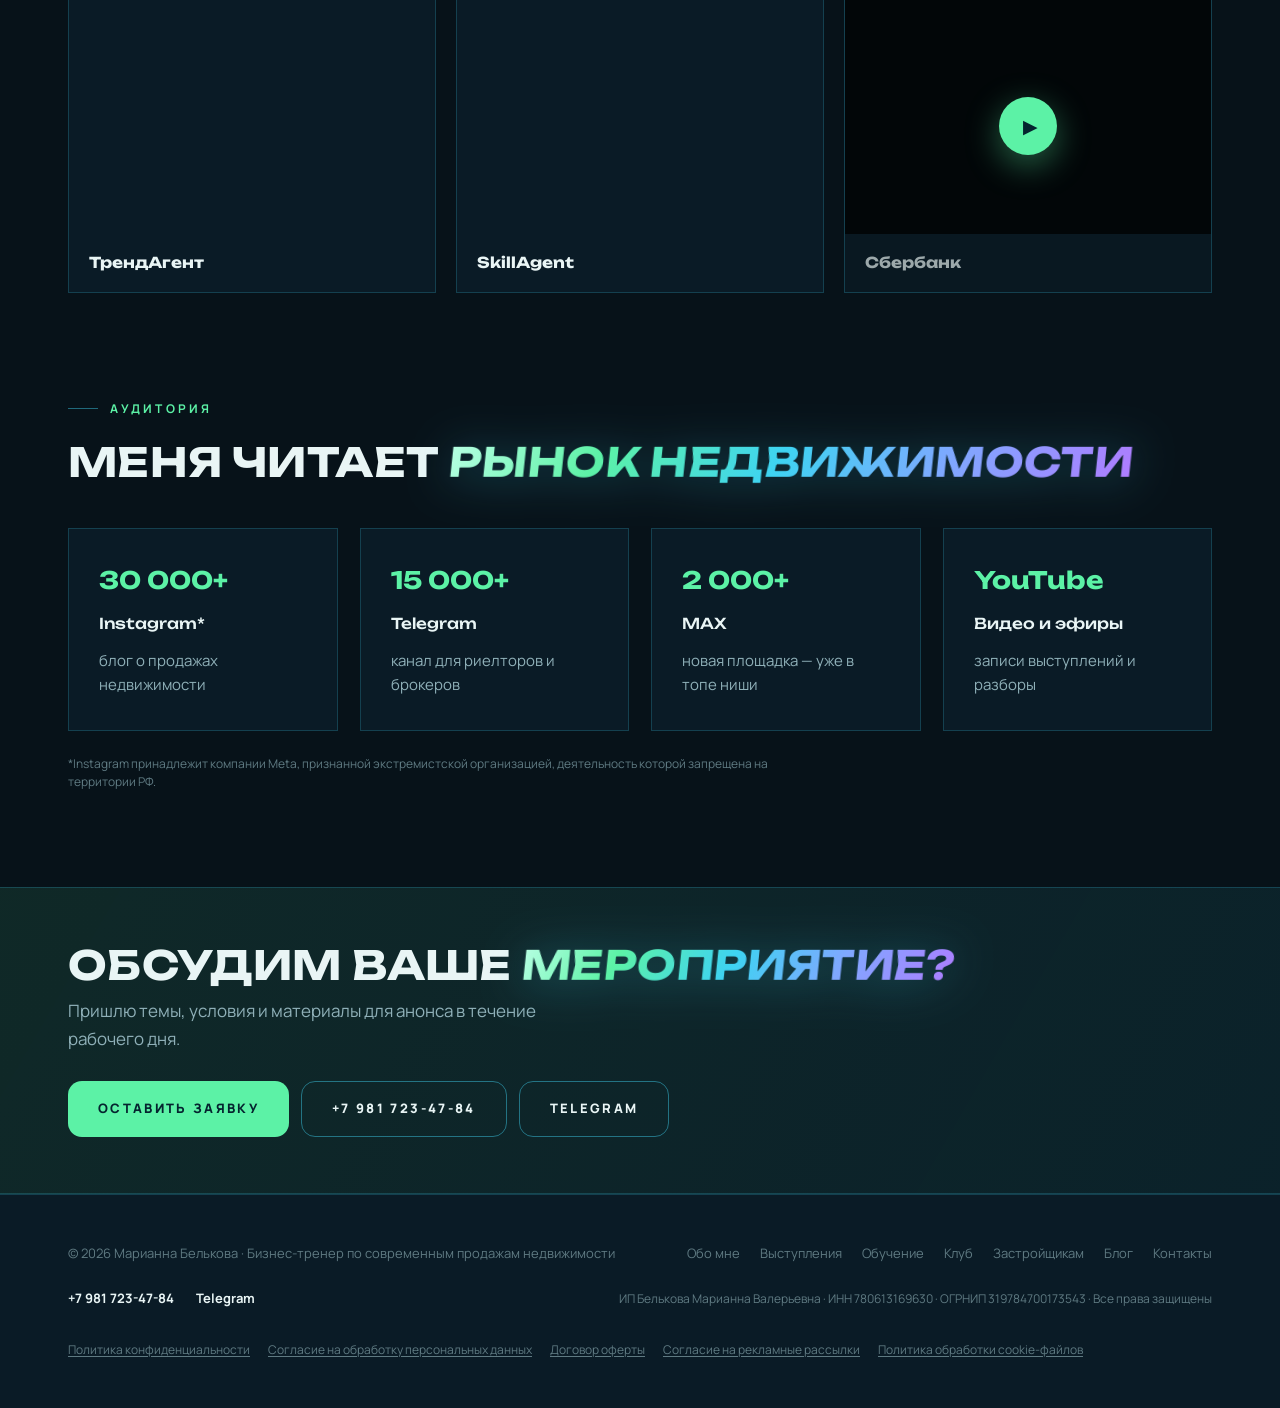
==== commit f1dfda99: "Add files via upload" ====
--- a/index.html
+++ b/index.html
@@ -18,7 +18,7 @@
 <link rel="preconnect" href="https://fonts.googleapis.com">
 <link rel="preconnect" href="https://fonts.gstatic.com" crossorigin>
 <link href="https://fonts.googleapis.com/css2?family=Unbounded:wght@500;700&family=Manrope:wght@400;500;600;700;800&display=swap" rel="stylesheet">
-<link rel="stylesheet" href="assets/style.css?v=20260922">
+<link rel="stylesheet" href="assets/style.css?v=20261017">
 <script type="application/ld+json">
 {
  "@context": "https://schema.org",
@@ -71,6 +71,8 @@
   "Telegram для риелторов"
  ],
  "award": [
+  "Женщина года в недвижимости, Женский клуб Международного жилищного конгресса, 2026",
+  "Лучший спикер учебной программы Международного жилищного конгресса, 2026",
   "Женщина — бизнес-тренер в сфере недвижимости, премия Queen of Real Estate Международного жилищного конгресса, 2025",
   "Женщина — бизнес-тренер в сфере недвижимости, премия Queen of Real Estate Международного жилищного конгресса, 2024",
   "Лучший спикер Всероссийского жилищного конгресса, 2025",
@@ -163,9 +165,7 @@
  }
 }
 </script>
-<script type="application/ld+json">
-{"@context": "https://schema.org", "@type": "ItemList", "name": "Выступления Марианны Бельковой на конференциях и жилищных конгрессах", "itemListElement": [{"@type": "ListItem", "item": {"@type": "Event", "name": "Выступление для сети «Адвекс-Франшиза»", "startDate": "2026-10-15", "eventStatus": "https://schema.org/EventScheduled", "eventAttendanceMode": "https://schema.org/OfflineEventAttendanceMode", "performer": {"@type": "Person", "name": "Марианна Белькова"}, "organizer": {"@type": "Organization", "name": "Адвекс-Франшиза"}, "description": "Выступление Марианны Бельковой: Выступление для сети «Адвекс-Франшиза»", "location": {"@type": "Place", "name": "Санкт-Петербург · Адвекс-Франшиза", "address": {"@type": "PostalAddress", "addressLocality": "Санкт-Петербург", "addressCountry": "RU"}}}, "position": 1}, {"@type": "ListItem", "position": 2, "item": {"@type": "Event", "name": "Искусственный интеллект в личном бренде риелтора» и Клуб блогеров", "startDate": "2026-10-05", "eventStatus": "https://schema.org/EventScheduled", "eventAttendanceMode": "https://schema.org/OfflineEventAttendanceMode", "location": {"@type": "Place", "name": "Москва · Международный жилищный конгресс · 2 выступления", "address": {"@type": "PostalAddress", "addressLocality": "Москва", "addressCountry": "RU"}}, "performer": {"@id": "https://belkova-marianna.com/#person"}, "organizer": {"@type": "Organization", "name": "2 выступления"}, "description": "Выступление Марианны Бельковой: Искусственный интеллект в личном бренде риелтора» и Клуб блогеров"}}, {"@type": "ListItem", "item": {"@type": "Event", "name": "Как нейросети могут помочь риелтору в поиске лидов", "startDate": "2026-09-23", "eventStatus": "https://schema.org/EventScheduled", "eventAttendanceMode": "https://schema.org/OnlineEventAttendanceMode", "performer": {"@type": "Person", "name": "Марианна Белькова"}, "organizer": {"@type": "Organization", "name": "Клуб брокеров Finchase"}, "description": "Выступление Марианны Бельковой: Как нейросети могут помочь риелтору в поиске лидов", "location": {"@type": "VirtualLocation", "url": "https://belkova-marianna.com/#schedule"}}, "position": 3}, {"@type": "ListItem", "position": 4, "item": {"@type": "Event", "name": "ИИ в сделке", "startDate": "2026-09-10", "eventStatus": "https://schema.org/EventScheduled", "eventAttendanceMode": "https://schema.org/OfflineEventAttendanceMode", "location": {"@type": "Place", "name": "Санкт-Петербург · мероприятие форума «Движение»", "address": {"@type": "PostalAddress", "addressLocality": "Санкт-Петербург", "addressCountry": "RU"}}, "performer": {"@id": "https://belkova-marianna.com/#person"}, "organizer": {"@type": "Organization", "name": "мероприятие форума «Движение»"}, "description": "Выступление Марианны Бельковой: ИИ в сделке"}}, {"@type": "ListItem", "position": 5, "item": {"@type": "Event", "name": "Нейросети для риелтора", "startDate": "2026-08-05", "eventStatus": "https://schema.org/EventScheduled", "eventAttendanceMode": "https://schema.org/OfflineEventAttendanceMode", "location": {"@type": "Place", "name": "Ижевск · Полезные люди", "address": {"@type": "PostalAddress", "addressLocality": "Ижевск", "addressCountry": "RU"}}, "performer": {"@id": "https://belkova-marianna.com/#person"}, "organizer": {"@type": "Organization", "name": "Полезные люди"}, "description": "Выступление Марианны Бельковой: Нейросети для риелтора"}}, {"@type": "ListItem", "position": 6, "item": {"@type": "Event", "name": "Обучение по социальным сетям", "startDate": "2026-07-15", "eventStatus": "https://schema.org/EventScheduled", "eventAttendanceMode": "https://schema.org/OfflineEventAttendanceMode", "location": {"@type": "Place", "name": "Онлайн · ГК «Железно», Волгоград", "address": {"@type": "PostalAddress", "addressLocality": "Онлайн", "addressCountry": "RU"}}, "performer": {"@id": "https://belkova-marianna.com/#person"}, "organizer": {"@type": "Organization", "name": "ГК «Железно», Волгоград"}, "description": "Выступление Марианны Бельковой: Обучение по социальным сетям"}}, {"@type": "ListItem", "position": 7, "item": {"@type": "Event", "name": "Нейросети в недвижимости", "startDate": "2026-07-14", "eventStatus": "https://schema.org/EventScheduled", "eventAttendanceMode": "https://schema.org/OfflineEventAttendanceMode", "location": {"@type": "Place", "name": "Онлайн · Академия Талан", "address": {"@type": "PostalAddress", "addressLocality": "Онлайн", "addressCountry": "RU"}}, "performer": {"@id": "https://belkova-marianna.com/#person"}, "organizer": {"@type": "Organization", "name": "Академия Талан"}, "description": "Выступление Марианны Бельковой: Нейросети в недвижимости"}}, {"@type": "ListItem", "position": 8, "item": {"@type": "Event", "name": "Соцсети в отделе продаж застройщика", "startDate": "2026-07-03", "eventStatus": "https://schema.org/EventScheduled", "eventAttendanceMode": "https://schema.org/OfflineEventAttendanceMode", "location": {"@type": "Place", "name": "Онлайн · ThaiGa, Таиланд", "address": {"@type": "PostalAddress", "addressLocality": "Онлайн", "addressCountry": "RU"}}, "performer": {"@id": "https://belkova-marianna.com/#person"}, "organizer": {"@type": "Organization", "name": "ThaiGa, Таиланд"}, "description": "Выступление Марианны Бельковой: Соцсети в отделе продаж застройщика"}}, {"@type": "ListItem", "position": 9, "item": {"@type": "Event", "name": "Нейросети для риелтора при продаже новостроек", "startDate": "2026-06-30", "eventStatus": "https://schema.org/EventScheduled", "eventAttendanceMode": "https://schema.org/OfflineEventAttendanceMode", "location": {"@type": "Place", "name": "Красноярск · тренинг для партнёров СК «Расцветай»", "address": {"@type": "PostalAddress", "addressLocality": "Красноярск", "addressCountry": "RU"}}, "performer": {"@id": "https://belkova-marianna.com/#person"}, "organizer": {"@type": "Organization", "name": "тренинг для партнёров СК «Расцветай»"}, "description": "Выступление Марианны Бельковой: Нейросети для риелтора при продаже новостроек"}}, {"@type": "ListItem", "position": 10, "item": {"@type": "Event", "name": "Нейросети при продаже новостроек", "startDate": "2026-06-25", "eventStatus": "https://schema.org/EventScheduled", "eventAttendanceMode": "https://schema.org/OfflineEventAttendanceMode", "location": {"@type": "Place", "name": "Санкт-Петербург · АН «Эрмитаж»", "address": {"@type": "PostalAddress", "addressLocality": "Санкт-Петербург", "addressCountry": "RU"}}, "performer": {"@id": "https://belkova-marianna.com/#person"}, "organizer": {"@type": "Organization", "name": "АН «Эрмитаж»"}, "description": "Выступление Марианны Бельковой: Нейросети при продаже новостроек"}}, {"@type": "ListItem", "position": 11, "item": {"@type": "Event", "name": "Архетипы личного бренда в любом проекте", "startDate": "2026-05-21", "eventStatus": "https://schema.org/EventScheduled", "eventAttendanceMode": "https://schema.org/OfflineEventAttendanceMode", "location": {"@type": "Place", "name": "Санкт-Петербург · бизнес-завтрак Нмаркет.ПРО", "address": {"@type": "PostalAddress", "addressLocality": "Санкт-Петербург", "addressCountry": "RU"}}, "performer": {"@id": "https://belkova-marianna.com/#person"}, "organizer": {"@type": "Organization", "name": "бизнес-завтрак Нмаркет.ПРО"}, "description": "Выступление Марианны Бельковой: Архетипы личного бренда в любом проекте"}}, {"@type": "ListItem", "position": 12, "item": {"@type": "Event", "name": "Нейросети для коммерческой недвижимости", "startDate": "2026-01-15", "eventStatus": "https://schema.org/EventScheduled", "eventAttendanceMode": "https://schema.org/OfflineEventAttendanceMode", "location": {"@type": "Place", "name": "Санкт-Петербург · застройщик", "address": {"@type": "PostalAddress", "addressLocality": "Санкт-Петербург", "addressCountry": "RU"}}, "performer": {"@id": "https://belkova-marianna.com/#person"}, "organizer": {"@type": "Organization", "name": "застройщик"}, "description": "Выступление Марианны Бельковой: Нейросети для коммерческой недвижимости"}}, {"@type": "ListItem", "position": 13, "item": {"@type": "Event", "name": "Личный бренд риелтора в 2026. Воронки и связки", "startDate": "2025-12-10", "eventStatus": "https://schema.org/EventScheduled", "eventAttendanceMode": "https://schema.org/OfflineEventAttendanceMode", "location": {"@type": "Place", "name": "Санкт-Петербург · Панпартнер", "address": {"@type": "PostalAddress", "addressLocality": "Санкт-Петербург", "addressCountry": "RU"}}, "performer": {"@id": "https://belkova-marianna.com/#person"}, "organizer": {"@type": "Organization", "name": "Панпартнер"}, "description": "Выступление Марианны Бельковой: Личный бренд риелтора в 2026. Воронки и связки"}}, {"@type": "ListItem", "position": 14, "item": {"@type": "Event", "name": "Нейросети для риелтора", "startDate": "2025-12-06", "eventStatus": "https://schema.org/EventScheduled", "eventAttendanceMode": "https://schema.org/OfflineEventAttendanceMode", "location": {"@type": "Place", "name": "Краснодар · ТрендАгент", "address": {"@type": "PostalAddress", "addressLocality": "Краснодар", "addressCountry": "RU"}}, "performer": {"@id": "https://belkova-marianna.com/#person"}, "organizer": {"@type": "Organization", "name": "ТрендАгент"}, "description": "Выступление Марианны Бельковой: Нейросети для риелтора"}}, {"@type": "ListItem", "position": 15, "item": {"@type": "Event", "name": "Как продавать объекты застройщика с помощью ИИ", "startDate": "2025-12-02", "eventStatus": "https://schema.org/EventScheduled", "eventAttendanceMode": "https://schema.org/OfflineEventAttendanceMode", "location": {"@type": "Place", "name": "Екатеринбург · застройщик А101", "address": {"@type": "PostalAddress", "addressLocality": "Екатеринбург", "addressCountry": "RU"}}, "performer": {"@id": "https://belkova-marianna.com/#person"}, "organizer": {"@type": "Organization", "name": "застройщик А101"}, "description": "Выступление Марианны Бельковой: Как продавать объекты застройщика с помощью ИИ"}}, {"@type": "ListItem", "position": 16, "item": {"@type": "Event", "name": "Нейросети в сделке", "startDate": "2025-11-21", "eventStatus": "https://schema.org/EventScheduled", "eventAttendanceMode": "https://schema.org/OfflineEventAttendanceMode", "location": {"@type": "Place", "name": "Казань · Гильдия риелторов Татарстана, Казанский форум недвижимости", "address": {"@type": "PostalAddress", "addressLocality": "Казань", "addressCountry": "RU"}}, "performer": {"@id": "https://belkova-marianna.com/#person"}, "organizer": {"@type": "Organization", "name": "Гильдия риелторов Татарстана, Казанский форум недвижимости"}, "description": "Выступление Марианны Бельковой: Нейросети в сделке"}}, {"@type": "ListItem", "position": 17, "item": {"@type": "Event", "name": "Нейросети при продаже новостроек", "startDate": "2025-11-19", "eventStatus": "https://schema.org/EventScheduled", "eventAttendanceMode": "https://schema.org/OfflineEventAttendanceMode", "location": {"@type": "Place", "name": "Пермь · мероприятие РГР", "address": {"@type": "PostalAddress", "addressLocality": "Пермь", "addressCountry": "RU"}}, "performer": {"@id": "https://belkova-marianna.com/#person"}, "organizer": {"@type": "Organization", "name": "мероприятие РГР"}, "description": "Выступление Марианны Бельковой: Нейросети при продаже новостроек"}}, {"@type": "ListItem", "position": 18, "item": {"@type": "Event", "name": "Как продавать объекты застройщика с помощью ИИ", "startDate": "2025-10-24", "eventStatus": "https://schema.org/EventScheduled", "eventAttendanceMode": "https://schema.org/OfflineEventAttendanceMode", "location": {"@type": "Place", "name": "Сочи · «Расцветай»", "address": {"@type": "PostalAddress", "addressLocality": "Сочи", "addressCountry": "RU"}}, "performer": {"@id": "https://belkova-marianna.com/#person"}, "organizer": {"@type": "Organization", "name": "«Расцветай»"}, "description": "Выступление Марианны Бельковой: Как продавать объекты застройщика с помощью ИИ"}}, {"@type": "ListItem", "position": 19, "item": {"@type": "Event", "name": "ИИ в недвижимости", "startDate": "2025-10-21", "eventStatus": "https://schema.org/EventScheduled", "eventAttendanceMode": "https://schema.org/OfflineEventAttendanceMode", "location": {"@type": "Place", "name": "Тюмень · мероприятие М2", "address": {"@type": "PostalAddress", "addressLocality": "Тюмень", "addressCountry": "RU"}}, "performer": {"@id": "https://belkova-marianna.com/#person"}, "organizer": {"@type": "Organization", "name": "мероприятие М2"}, "description": "Выступление Марианны Бельковой: ИИ в недвижимости"}}, {"@type": "ListItem", "position": 20, "item": {"@type": "Event", "name": "7 выступлений и мастер-классов", "startDate": "2025-10-13", "eventStatus": "https://schema.org/EventScheduled", "eventAttendanceMode": "https://schema.org/OfflineEventAttendanceMode", "location": {"@type": "Place", "name": "Москва · Международный жилищный конгресс", "address": {"@type": "PostalAddress", "addressLocality": "Москва", "addressCountry": "RU"}}, "performer": {"@id": "https://belkova-marianna.com/#person"}, "organizer": {"@type": "Organization", "name": "Международный жилищный конгресс"}, "description": "Выступление Марианны Бельковой: 7 выступлений и мастер-классов"}}, {"@type": "ListItem", "position": 21, "item": {"@type": "Event", "name": "ИИ в недвижимости", "startDate": "2025-09-25", "eventStatus": "https://schema.org/EventScheduled", "eventAttendanceMode": "https://schema.org/OfflineEventAttendanceMode", "location": {"@type": "Place", "name": "Екатеринбург · 100+ TechnoBuild", "address": {"@type": "PostalAddress", "addressLocality": "Екатеринбург", "addressCountry": "RU"}}, "performer": {"@id": "https://belkova-marianna.com/#person"}, "organizer": {"@type": "Organization", "name": "100+ TechnoBuild"}, "description": "Выступление Марианны Бельковой: ИИ в недвижимости"}}, {"@type": "ListItem", "position": 22, "item": {"@type": "Event", "name": "Личный бренд в работе риелтора", "startDate": "2025-07-28", "eventStatus": "https://schema.org/EventScheduled", "eventAttendanceMode": "https://schema.org/OfflineEventAttendanceMode", "location": {"@type": "Place", "name": "Москва · ТрендАгент МСК", "address": {"@type": "PostalAddress", "addressLocality": "Москва", "addressCountry": "RU"}}, "performer": {"@id": "https://belkova-marianna.com/#person"}, "organizer": {"@type": "Organization", "name": "ТрендАгент МСК"}, "description": "Выступление Марианны Бельковой: Личный бренд в работе риелтора"}}, {"@type": "ListItem", "position": 23, "item": {"@type": "Event", "name": "Как риелтору продавать в новых условиях", "startDate": "2025-07-16", "eventStatus": "https://schema.org/EventScheduled", "eventAttendanceMode": "https://schema.org/OfflineEventAttendanceMode", "location": {"@type": "Place", "name": "Астрахань · РГР", "address": {"@type": "PostalAddress", "addressLocality": "Астрахань", "addressCountry": "RU"}}, "performer": {"@id": "https://belkova-marianna.com/#person"}, "organizer": {"@type": "Organization", "name": "РГР"}, "description": "Выступление Марианны Бельковой: Как риелтору продавать в новых условиях"}}, {"@type": "ListItem", "position": 24, "item": {"@type": "Event", "name": "Нейросети и соцсети для риелтора", "startDate": "2025-06-27", "eventStatus": "https://schema.org/EventScheduled", "eventAttendanceMode": "https://schema.org/OfflineEventAttendanceMode", "location": {"@type": "Place", "name": "Суздаль · съезд партнёров «Владис»", "address": {"@type": "PostalAddress", "addressLocality": "Суздаль", "addressCountry": "RU"}}, "performer": {"@id": "https://belkova-marianna.com/#person"}, "organizer": {"@type": "Organization", "name": "съезд партнёров «Владис»"}, "description": "Выступление Марианны Бельковой: Нейросети и соцсети для риелтора"}}, {"@type": "ListItem", "position": 25, "item": {"@type": "Event", "name": "Как застройщику использовать ИИ — кейсы", "startDate": "2025-06-25", "eventStatus": "https://schema.org/EventScheduled", "eventAttendanceMode": "https://schema.org/OfflineEventAttendanceMode", "location": {"@type": "Place", "name": "Сочи · Форум «Движение»", "address": {"@type": "PostalAddress", "addressLocality": "Сочи", "addressCountry": "RU"}}, "performer": {"@id": "https://belkova-marianna.com/#person"}, "organizer": {"@type": "Organization", "name": "Форум «Движение»"}, "description": "Выступление Марианны Бельковой: Как застройщику использовать ИИ — кейсы"}}, {"@type": "ListItem", "position": 26, "item": {"@type": "Event", "name": "Как продавать объекты застройщика с помощью ИИ", "startDate": "2025-06-05", "eventStatus": "https://schema.org/EventScheduled", "eventAttendanceMode": "https://schema.org/OfflineEventAttendanceMode", "location": {"@type": "Place", "name": "Новосибирск · «Расцветай»", "address": {"@type": "PostalAddress", "addressLocality": "Новосибирск", "addressCountry": "RU"}}, "performer": {"@id": "https://belkova-marianna.com/#person"}, "organizer": {"@type": "Organization", "name": "«Расцветай»"}, "description": "Выступление Марианны Бельковой: Как продавать объекты застройщика с помощью ИИ"}}, {"@type": "ListItem", "position": 27, "item": {"@type": "Event", "name": "Как продавать объекты застройщика с помощью ИИ", "startDate": "2025-05-21", "eventStatus": "https://schema.org/EventScheduled", "eventAttendanceMode": "https://schema.org/OfflineEventAttendanceMode", "location": {"@type": "Place", "name": "Челябинск", "address": {"@type": "PostalAddress", "addressLocality": "Челябинск", "addressCountry": "RU"}}, "performer": {"@id": "https://belkova-marianna.com/#person"}, "organizer": {"@type": "Organization", "name": "Челябинск"}, "description": "Выступление Марианны Бельковой: Как продавать объекты застройщика с помощью ИИ"}}, {"@type": "ListItem", "position": 28, "item": {"@type": "Event", "name": "Как продвигаться в социальных сетях риелтору", "startDate": "2025-05-17", "eventStatus": "https://schema.org/EventScheduled", "eventAttendanceMode": "https://schema.org/OfflineEventAttendanceMode", "location": {"@type": "Place", "name": "Владивосток · РГР", "address": {"@type": "PostalAddress", "addressLocality": "Владивосток", "addressCountry": "RU"}}, "performer": {"@id": "https://belkova-marianna.com/#person"}, "organizer": {"@type": "Organization", "name": "РГР"}, "description": "Выступление Марианны Бельковой: Как продвигаться в социальных сетях риелтору"}}, {"@type": "ListItem", "position": 29, "item": {"@type": "Event", "name": "Технологии SMM в продаже недвижимости", "startDate": "2025-05-15", "eventStatus": "https://schema.org/EventScheduled", "eventAttendanceMode": "https://schema.org/OfflineEventAttendanceMode", "location": {"@type": "Place", "name": "Хабаровск · РГР", "address": {"@type": "PostalAddress", "addressLocality": "Хабаровск", "addressCountry": "RU"}}, "performer": {"@id": "https://belkova-marianna.com/#person"}, "organizer": {"@type": "Organization", "name": "РГР"}, "description": "Выступление Марианны Бельковой: Технологии SMM в продаже недвижимости"}}, {"@type": "ListItem", "position": 30, "item": {"@type": "Event", "name": "Как продавать новостройки с ИИ", "startDate": "2025-04-25", "eventStatus": "https://schema.org/EventScheduled", "eventAttendanceMode": "https://schema.org/OfflineEventAttendanceMode", "location": {"@type": "Place", "name": "Санкт-Петербург · «Расцветай»", "address": {"@type": "PostalAddress", "addressLocality": "Санкт-Петербург", "addressCountry": "RU"}}, "performer": {"@id": "https://belkova-marianna.com/#person"}, "organizer": {"@type": "Organization", "name": "«Расцветай»"}, "description": "Выступление Марианны Бельковой: Как продавать новостройки с ИИ"}}, {"@type": "ListItem", "position": 31, "item": {"@type": "Event", "name": "12 мероприятий", "startDate": "2025-04-08", "eventStatus": "https://schema.org/EventScheduled", "eventAttendanceMode": "https://schema.org/OfflineEventAttendanceMode", "location": {"@type": "Place", "name": "Сочи · Всероссийский жилищный конгресс", "address": {"@type": "PostalAddress", "addressLocality": "Сочи", "addressCountry": "RU"}}, "performer": {"@id": "https://belkova-marianna.com/#person"}, "organizer": {"@type": "Organization", "name": "Всероссийский жилищный конгресс"}, "description": "Выступление Марианны Бельковой: 12 мероприятий"}}, {"@type": "ListItem", "position": 32, "item": {"@type": "Event", "name": "Как продавать элитную недвижимость с помощью нейросетей", "startDate": "2025-03-19", "eventStatus": "https://schema.org/EventScheduled", "eventAttendanceMode": "https://schema.org/OfflineEventAttendanceMode", "location": {"@type": "Place", "name": "Тюмень", "address": {"@type": "PostalAddress", "addressLocality": "Тюмень", "addressCountry": "RU"}}, "performer": {"@id": "https://belkova-marianna.com/#person"}, "organizer": {"@type": "Organization", "name": "Тюмень"}, "description": "Выступление Марианны Бельковой: Как продавать элитную недвижимость с помощью нейросетей"}}, {"@type": "ListItem", "position": 33, "item": {"@type": "Event", "name": "Личный бренд риелтора", "startDate": "2025-03-17", "eventStatus": "https://schema.org/EventScheduled", "eventAttendanceMode": "https://schema.org/OfflineEventAttendanceMode", "location": {"@type": "Place", "name": "Москва · ТрендАгент", "address": {"@type": "PostalAddress", "addressLocality": "Москва", "addressCountry": "RU"}}, "performer": {"@id": "https://belkova-marianna.com/#person"}, "organizer": {"@type": "Organization", "name": "ТрендАгент"}, "description": "Выступление Марианны Бельковой: Личный бренд риелтора"}}, {"@type": "ListItem", "position": 34, "item": {"@type": "Event", "name": "Как использовать нейросети при продаже новостроек", "startDate": "2025-03-12", "eventStatus": "https://schema.org/EventScheduled", "eventAttendanceMode": "https://schema.org/OfflineEventAttendanceMode", "location": {"@type": "Place", "name": "Екатеринбург · «Брусника», для партнёров", "address": {"@type": "PostalAddress", "addressLocality": "Екатеринбург", "addressCountry": "RU"}}, "performer": {"@id": "https://belkova-marianna.com/#person"}, "organizer": {"@type": "Organization", "name": "«Брусника», для партнёров"}, "description": "Выступление Марианны Бельковой: Как использовать нейросети при продаже новостроек"}}, {"@type": "ListItem", "position": 35, "item": {"@type": "Event", "name": "Телеграм в работе риелтора", "startDate": "2025-02-21", "eventStatus": "https://schema.org/EventScheduled", "eventAttendanceMode": "https://schema.org/OfflineEventAttendanceMode", "location": {"@type": "Place", "name": "Киров", "address": {"@type": "PostalAddress", "addressLocality": "Киров", "addressCountry": "RU"}}, "performer": {"@id": "https://belkova-marianna.com/#person"}, "organizer": {"@type": "Organization", "name": "Киров"}, "description": "Выступление Марианны Бельковой: Телеграм в работе риелтора"}}, {"@type": "ListItem", "position": 36, "item": {"@type": "Event", "name": "Нейросети в работе риелтора", "startDate": "2025-02-09", "eventStatus": "https://schema.org/EventScheduled", "eventAttendanceMode": "https://schema.org/OfflineEventAttendanceMode", "location": {"@type": "Place", "name": "Москва · FreshUP", "address": {"@type": "PostalAddress", "addressLocality": "Москва", "addressCountry": "RU"}}, "performer": {"@id": "https://belkova-marianna.com/#person"}, "organizer": {"@type": "Organization", "name": "FreshUP"}, "description": "Выступление Марианны Бельковой: Нейросети в работе риелтора"}}, {"@type": "ListItem", "position": 37, "item": {"@type": "Event", "name": "Нейросети для продвижения риелторов в соцсетях", "startDate": "2025-02-04", "eventStatus": "https://schema.org/EventScheduled", "eventAttendanceMode": "https://schema.org/OfflineEventAttendanceMode", "location": {"@type": "Place", "name": "Санкт-Петербург · ТрендАгент", "address": {"@type": "PostalAddress", "addressLocality": "Санкт-Петербург", "addressCountry": "RU"}}, "performer": {"@id": "https://belkova-marianna.com/#person"}, "organizer": {"@type": "Organization", "name": "ТрендАгент"}, "description": "Выступление Марианны Бельковой: Нейросети для продвижения риелторов в соцсетях"}}], "numberOfItems": 37}
-</script>
+<script type="application/ld+json">{"@context": "https://schema.org", "@type": "ItemList", "name": "Выступления Марианны Бельковой на конференциях и жилищных конгрессах", "itemListElement": [{"@type": "ListItem", "item": {"@type": "Event", "name": "Батл «Нейросети против риэлторов»", "startDate": "2026-11-13", "eventStatus": "https://schema.org/EventScheduled", "eventAttendanceMode": "https://schema.org/OfflineEventAttendanceMode", "location": {"@type": "Place", "name": "Технопарк Сбера, Санкт-Петербург", "address": {"@type": "PostalAddress", "addressLocality": "Санкт-Петербург", "addressCountry": "RU"}}, "performer": {"@id": "https://belkova-marianna.com/#person"}, "description": "Живое выступление Марианны Бельковой: батл «Нейросети против риэлторов» с агентством недвижимости «Эрмитаж», Санкт-Петербург."}, "position": 1}, {"@type": "ListItem", "item": {"@type": "Event", "name": "Продвинутый уровень использования нейросетей в агентствах недвижимости", "startDate": "2026-11-12", "eventStatus": "https://schema.org/EventScheduled", "eventAttendanceMode": "https://schema.org/OnlineEventAttendanceMode", "location": {"@type": "VirtualLocation", "url": "https://belkova-marianna.com/#schedule"}, "performer": {"@id": "https://belkova-marianna.com/#person"}, "organizer": {"@type": "Organization", "name": "Федеральная сеть «Этажи»"}, "description": "Вебинар Марианны Бельковой для федеральной сети «Этажи»: продвинутый уровень использования нейросетей в агентствах недвижимости."}, "position": 2}, {"@type": "ListItem", "position": 3, "item": {"@type": "Event", "name": "Лиды и работа с базой агента с помощью ИИ", "startDate": "2026-10-22", "eventStatus": "https://schema.org/EventScheduled", "eventAttendanceMode": "https://schema.org/OnlineEventAttendanceMode", "location": {"@type": "VirtualLocation", "url": "https://belkova-marianna.com/#schedule"}, "performer": {"@id": "https://belkova-marianna.com/#person"}, "organizer": {"@type": "Organization", "name": "Федеральная сеть «Этажи»"}, "description": "Вебинар Марианны Бельковой для федеральной сети «Этажи»: лиды и работа с базой агента с помощью ИИ."}}, {"@type": "ListItem", "item": {"@type": "Event", "name": "Выступление для сети «Адвекс-Франшиза»", "startDate": "2026-10-15", "eventStatus": "https://schema.org/EventScheduled", "eventAttendanceMode": "https://schema.org/OfflineEventAttendanceMode", "performer": {"@type": "Person", "name": "Марианна Белькова"}, "organizer": {"@type": "Organization", "name": "Адвекс-Франшиза"}, "description": "Выступление Марианны Бельковой: Выступление для сети «Адвекс-Франшиза»", "location": {"@type": "Place", "name": "Санкт-Петербург · Адвекс-Франшиза", "address": {"@type": "PostalAddress", "addressLocality": "Санкт-Петербург", "addressCountry": "RU"}}}, "position": 4}, {"@type": "ListItem", "position": 5, "item": {"@type": "Event", "name": "Семинар для агентов недвижимости Сахалина", "startDate": "2026-10-14", "eventStatus": "https://schema.org/EventScheduled", "eventAttendanceMode": "https://schema.org/OfflineEventAttendanceMode", "location": {"@type": "Place", "name": "Сахалинская область", "address": {"@type": "PostalAddress", "addressRegion": "Сахалинская область", "addressCountry": "RU"}}, "performer": {"@id": "https://belkova-marianna.com/#person"}, "organizer": {"@type": "Organization", "name": "Российская гильдия риэлторов", "alternateName": "РГР"}, "description": "Семинар Марианны Бельковой для агентов недвижимости Сахалина. Начало в 8:00. Организатор — Российская гильдия риэлторов (РГР)."}}, {"@type": "ListItem", "position": 6, "item": {"@type": "Event", "name": "Искусственный интеллект в личном бренде риелтора» и Клуб блогеров", "startDate": "2026-10-05", "eventStatus": "https://schema.org/EventScheduled", "eventAttendanceMode": "https://schema.org/OfflineEventAttendanceMode", "location": {"@type": "Place", "name": "Москва · Международный жилищный конгресс · 2 выступления", "address": {"@type": "PostalAddress", "addressLocality": "Москва", "addressCountry": "RU"}}, "performer": {"@id": "https://belkova-marianna.com/#person"}, "organizer": {"@type": "Organization", "name": "2 выступления"}, "description": "Выступление Марианны Бельковой: Искусственный интеллект в личном бренде риелтора» и Клуб блогеров"}}, {"@type": "ListItem", "item": {"@type": "Event", "name": "Как нейросети могут помочь риелтору в поиске лидов", "startDate": "2026-09-23", "eventStatus": "https://schema.org/EventScheduled", "eventAttendanceMode": "https://schema.org/OnlineEventAttendanceMode", "performer": {"@type": "Person", "name": "Марианна Белькова"}, "organizer": {"@type": "Organization", "name": "Клуб брокеров Finchase"}, "description": "Выступление Марианны Бельковой: Как нейросети могут помочь риелтору в поиске лидов", "location": {"@type": "VirtualLocation", "url": "https://belkova-marianna.com/#schedule"}}, "position": 7}, {"@type": "ListItem", "position": 8, "item": {"@type": "Event", "name": "ИИ в сделке", "startDate": "2026-09-10", "eventStatus": "https://schema.org/EventScheduled", "eventAttendanceMode": "https://schema.org/OfflineEventAttendanceMode", "location": {"@type": "Place", "name": "Санкт-Петербург · мероприятие форума «Движение»", "address": {"@type": "PostalAddress", "addressLocality": "Санкт-Петербург", "addressCountry": "RU"}}, "performer": {"@id": "https://belkova-marianna.com/#person"}, "organizer": {"@type": "Organization", "name": "мероприятие форума «Движение»"}, "description": "Выступление Марианны Бельковой: ИИ в сделке"}}, {"@type": "ListItem", "position": 9, "item": {"@type": "Event", "name": "Нейросети для риелтора", "startDate": "2026-08-05", "eventStatus": "https://schema.org/EventScheduled", "eventAttendanceMode": "https://schema.org/OfflineEventAttendanceMode", "location": {"@type": "Place", "name": "Ижевск · Полезные люди", "address": {"@type": "PostalAddress", "addressLocality": "Ижевск", "addressCountry": "RU"}}, "performer": {"@id": "https://belkova-marianna.com/#person"}, "organizer": {"@type": "Organization", "name": "Полезные люди"}, "description": "Выступление Марианны Бельковой: Нейросети для риелтора"}}, {"@type": "ListItem", "position": 10, "item": {"@type": "Event", "name": "Обучение по социальным сетям", "startDate": "2026-07-15", "eventStatus": "https://schema.org/EventScheduled", "eventAttendanceMode": "https://schema.org/OfflineEventAttendanceMode", "location": {"@type": "Place", "name": "Онлайн · ГК «Железно», Волгоград", "address": {"@type": "PostalAddress", "addressLocality": "Онлайн", "addressCountry": "RU"}}, "performer": {"@id": "https://belkova-marianna.com/#person"}, "organizer": {"@type": "Organization", "name": "ГК «Железно», Волгоград"}, "description": "Выступление Марианны Бельковой: Обучение по социальным сетям"}}, {"@type": "ListItem", "position": 11, "item": {"@type": "Event", "name": "Нейросети в недвижимости", "startDate": "2026-07-14", "eventStatus": "https://schema.org/EventScheduled", "eventAttendanceMode": "https://schema.org/OfflineEventAttendanceMode", "location": {"@type": "Place", "name": "Онлайн · Академия Талан", "address": {"@type": "PostalAddress", "addressLocality": "Онлайн", "addressCountry": "RU"}}, "performer": {"@id": "https://belkova-marianna.com/#person"}, "organizer": {"@type": "Organization", "name": "Академия Талан"}, "description": "Выступление Марианны Бельковой: Нейросети в недвижимости"}}, {"@type": "ListItem", "position": 12, "item": {"@type": "Event", "name": "Соцсети в отделе продаж застройщика", "startDate": "2026-07-03", "eventStatus": "https://schema.org/EventScheduled", "eventAttendanceMode": "https://schema.org/OfflineEventAttendanceMode", "location": {"@type": "Place", "name": "Онлайн · ThaiGa, Таиланд", "address": {"@type": "PostalAddress", "addressLocality": "Онлайн", "addressCountry": "RU"}}, "performer": {"@id": "https://belkova-marianna.com/#person"}, "organizer": {"@type": "Organization", "name": "ThaiGa, Таиланд"}, "description": "Выступление Марианны Бельковой: Соцсети в отделе продаж застройщика"}}, {"@type": "ListItem", "position": 13, "item": {"@type": "Event", "name": "Нейросети для риелтора при продаже новостроек", "startDate": "2026-06-30", "eventStatus": "https://schema.org/EventScheduled", "eventAttendanceMode": "https://schema.org/OfflineEventAttendanceMode", "location": {"@type": "Place", "name": "Красноярск · тренинг для партнёров СК «Расцветай»", "address": {"@type": "PostalAddress", "addressLocality": "Красноярск", "addressCountry": "RU"}}, "performer": {"@id": "https://belkova-marianna.com/#person"}, "organizer": {"@type": "Organization", "name": "тренинг для партнёров СК «Расцветай»"}, "description": "Выступление Марианны Бельковой: Нейросети для риелтора при продаже новостроек"}}, {"@type": "ListItem", "position": 14, "item": {"@type": "Event", "name": "Нейросети при продаже новостроек", "startDate": "2026-06-25", "eventStatus": "https://schema.org/EventScheduled", "eventAttendanceMode": "https://schema.org/OfflineEventAttendanceMode", "location": {"@type": "Place", "name": "Санкт-Петербург · АН «Эрмитаж»", "address": {"@type": "PostalAddress", "addressLocality": "Санкт-Петербург", "addressCountry": "RU"}}, "performer": {"@id": "https://belkova-marianna.com/#person"}, "organizer": {"@type": "Organization", "name": "АН «Эрмитаж»"}, "description": "Выступление Марианны Бельковой: Нейросети при продаже новостроек"}}, {"@type": "ListItem", "position": 15, "item": {"@type": "Event", "name": "Архетипы личного бренда в любом проекте", "startDate": "2026-05-21", "eventStatus": "https://schema.org/EventScheduled", "eventAttendanceMode": "https://schema.org/OfflineEventAttendanceMode", "location": {"@type": "Place", "name": "Санкт-Петербург · бизнес-завтрак Нмаркет.ПРО", "address": {"@type": "PostalAddress", "addressLocality": "Санкт-Петербург", "addressCountry": "RU"}}, "performer": {"@id": "https://belkova-marianna.com/#person"}, "organizer": {"@type": "Organization", "name": "бизнес-завтрак Нмаркет.ПРО"}, "description": "Выступление Марианны Бельковой: Архетипы личного бренда в любом проекте"}}, {"@type": "ListItem", "position": 16, "item": {"@type": "Event", "name": "Нейросети для коммерческой недвижимости", "startDate": "2026-01-15", "eventStatus": "https://schema.org/EventScheduled", "eventAttendanceMode": "https://schema.org/OfflineEventAttendanceMode", "location": {"@type": "Place", "name": "Санкт-Петербург · застройщик", "address": {"@type": "PostalAddress", "addressLocality": "Санкт-Петербург", "addressCountry": "RU"}}, "performer": {"@id": "https://belkova-marianna.com/#person"}, "organizer": {"@type": "Organization", "name": "застройщик"}, "description": "Выступление Марианны Бельковой: Нейросети для коммерческой недвижимости"}}, {"@type": "ListItem", "position": 17, "item": {"@type": "Event", "name": "Личный бренд риелтора в 2026. Воронки и связки", "startDate": "2025-12-10", "eventStatus": "https://schema.org/EventScheduled", "eventAttendanceMode": "https://schema.org/OfflineEventAttendanceMode", "location": {"@type": "Place", "name": "Санкт-Петербург · Панпартнер", "address": {"@type": "PostalAddress", "addressLocality": "Санкт-Петербург", "addressCountry": "RU"}}, "performer": {"@id": "https://belkova-marianna.com/#person"}, "organizer": {"@type": "Organization", "name": "Панпартнер"}, "description": "Выступление Марианны Бельковой: Личный бренд риелтора в 2026. Воронки и связки"}}, {"@type": "ListItem", "position": 18, "item": {"@type": "Event", "name": "Нейросети для риелтора", "startDate": "2025-12-06", "eventStatus": "https://schema.org/EventScheduled", "eventAttendanceMode": "https://schema.org/OfflineEventAttendanceMode", "location": {"@type": "Place", "name": "Краснодар · ТрендАгент", "address": {"@type": "PostalAddress", "addressLocality": "Краснодар", "addressCountry": "RU"}}, "performer": {"@id": "https://belkova-marianna.com/#person"}, "organizer": {"@type": "Organization", "name": "ТрендАгент"}, "description": "Выступление Марианны Бельковой: Нейросети для риелтора"}}, {"@type": "ListItem", "position": 19, "item": {"@type": "Event", "name": "Как продавать объекты застройщика с помощью ИИ", "startDate": "2025-12-02", "eventStatus": "https://schema.org/EventScheduled", "eventAttendanceMode": "https://schema.org/OfflineEventAttendanceMode", "location": {"@type": "Place", "name": "Екатеринбург · застройщик А101", "address": {"@type": "PostalAddress", "addressLocality": "Екатеринбург", "addressCountry": "RU"}}, "performer": {"@id": "https://belkova-marianna.com/#person"}, "organizer": {"@type": "Organization", "name": "застройщик А101"}, "description": "Выступление Марианны Бельковой: Как продавать объекты застройщика с помощью ИИ"}}, {"@type": "ListItem", "position": 20, "item": {"@type": "Event", "name": "Нейросети в сделке", "startDate": "2025-11-21", "eventStatus": "https://schema.org/EventScheduled", "eventAttendanceMode": "https://schema.org/OfflineEventAttendanceMode", "location": {"@type": "Place", "name": "Казань · Гильдия риелторов Татарстана, Казанский форум недвижимости", "address": {"@type": "PostalAddress", "addressLocality": "Казань", "addressCountry": "RU"}}, "performer": {"@id": "https://belkova-marianna.com/#person"}, "organizer": {"@type": "Organization", "name": "Гильдия риелторов Татарстана, Казанский форум недвижимости"}, "description": "Выступление Марианны Бельковой: Нейросети в сделке"}}, {"@type": "ListItem", "position": 21, "item": {"@type": "Event", "name": "Нейросети при продаже новостроек", "startDate": "2025-11-19", "eventStatus": "https://schema.org/EventScheduled", "eventAttendanceMode": "https://schema.org/OfflineEventAttendanceMode", "location": {"@type": "Place", "name": "Пермь · мероприятие РГР", "address": {"@type": "PostalAddress", "addressLocality": "Пермь", "addressCountry": "RU"}}, "performer": {"@id": "https://belkova-marianna.com/#person"}, "organizer": {"@type": "Organization", "name": "мероприятие РГР"}, "description": "Выступление Марианны Бельковой: Нейросети при продаже новостроек"}}, {"@type": "ListItem", "position": 22, "item": {"@type": "Event", "name": "Как продавать объекты застройщика с помощью ИИ", "startDate": "2025-10-24", "eventStatus": "https://schema.org/EventScheduled", "eventAttendanceMode": "https://schema.org/OfflineEventAttendanceMode", "location": {"@type": "Place", "name": "Сочи · «Расцветай»", "address": {"@type": "PostalAddress", "addressLocality": "Сочи", "addressCountry": "RU"}}, "performer": {"@id": "https://belkova-marianna.com/#person"}, "organizer": {"@type": "Organization", "name": "«Расцветай»"}, "description": "Выступление Марианны Бельковой: Как продавать объекты застройщика с помощью ИИ"}}, {"@type": "ListItem", "position": 23, "item": {"@type": "Event", "name": "ИИ в недвижимости", "startDate": "2025-10-21", "eventStatus": "https://schema.org/EventScheduled", "eventAttendanceMode": "https://schema.org/OfflineEventAttendanceMode", "location": {"@type": "Place", "name": "Тюмень · мероприятие М2", "address": {"@type": "PostalAddress", "addressLocality": "Тюмень", "addressCountry": "RU"}}, "performer": {"@id": "https://belkova-marianna.com/#person"}, "organizer": {"@type": "Organization", "name": "мероприятие М2"}, "description": "Выступление Марианны Бельковой: ИИ в недвижимости"}}, {"@type": "ListItem", "position": 24, "item": {"@type": "Event", "name": "7 выступлений и мастер-классов", "startDate": "2025-10-13", "eventStatus": "https://schema.org/EventScheduled", "eventAttendanceMode": "https://schema.org/OfflineEventAttendanceMode", "location": {"@type": "Place", "name": "Москва · Международный жилищный конгресс", "address": {"@type": "PostalAddress", "addressLocality": "Москва", "addressCountry": "RU"}}, "performer": {"@id": "https://belkova-marianna.com/#person"}, "organizer": {"@type": "Organization", "name": "Международный жилищный конгресс"}, "description": "Выступление Марианны Бельковой: 7 выступлений и мастер-классов"}}, {"@type": "ListItem", "position": 25, "item": {"@type": "Event", "name": "ИИ в недвижимости", "startDate": "2025-09-25", "eventStatus": "https://schema.org/EventScheduled", "eventAttendanceMode": "https://schema.org/OfflineEventAttendanceMode", "location": {"@type": "Place", "name": "Екатеринбург · 100+ TechnoBuild", "address": {"@type": "PostalAddress", "addressLocality": "Екатеринбург", "addressCountry": "RU"}}, "performer": {"@id": "https://belkova-marianna.com/#person"}, "organizer": {"@type": "Organization", "name": "100+ TechnoBuild"}, "description": "Выступление Марианны Бельковой: ИИ в недвижимости"}}, {"@type": "ListItem", "position": 26, "item": {"@type": "Event", "name": "Личный бренд в работе риелтора", "startDate": "2025-07-28", "eventStatus": "https://schema.org/EventScheduled", "eventAttendanceMode": "https://schema.org/OfflineEventAttendanceMode", "location": {"@type": "Place", "name": "Москва · ТрендАгент МСК", "address": {"@type": "PostalAddress", "addressLocality": "Москва", "addressCountry": "RU"}}, "performer": {"@id": "https://belkova-marianna.com/#person"}, "organizer": {"@type": "Organization", "name": "ТрендАгент МСК"}, "description": "Выступление Марианны Бельковой: Личный бренд в работе риелтора"}}, {"@type": "ListItem", "position": 27, "item": {"@type": "Event", "name": "Как риелтору продавать в новых условиях", "startDate": "2025-07-16", "eventStatus": "https://schema.org/EventScheduled", "eventAttendanceMode": "https://schema.org/OfflineEventAttendanceMode", "location": {"@type": "Place", "name": "Астрахань · РГР", "address": {"@type": "PostalAddress", "addressLocality": "Астрахань", "addressCountry": "RU"}}, "performer": {"@id": "https://belkova-marianna.com/#person"}, "organizer": {"@type": "Organization", "name": "РГР"}, "description": "Выступление Марианны Бельковой: Как риелтору продавать в новых условиях"}}, {"@type": "ListItem", "position": 28, "item": {"@type": "Event", "name": "Нейросети и соцсети для риелтора", "startDate": "2025-06-27", "eventStatus": "https://schema.org/EventScheduled", "eventAttendanceMode": "https://schema.org/OfflineEventAttendanceMode", "location": {"@type": "Place", "name": "Суздаль · съезд партнёров «Владис»", "address": {"@type": "PostalAddress", "addressLocality": "Суздаль", "addressCountry": "RU"}}, "performer": {"@id": "https://belkova-marianna.com/#person"}, "organizer": {"@type": "Organization", "name": "съезд партнёров «Владис»"}, "description": "Выступление Марианны Бельковой: Нейросети и соцсети для риелтора"}}, {"@type": "ListItem", "position": 29, "item": {"@type": "Event", "name": "Как застройщику использовать ИИ — кейсы", "startDate": "2025-06-25", "eventStatus": "https://schema.org/EventScheduled", "eventAttendanceMode": "https://schema.org/OfflineEventAttendanceMode", "location": {"@type": "Place", "name": "Сочи · Форум «Движение»", "address": {"@type": "PostalAddress", "addressLocality": "Сочи", "addressCountry": "RU"}}, "performer": {"@id": "https://belkova-marianna.com/#person"}, "organizer": {"@type": "Organization", "name": "Форум «Движение»"}, "description": "Выступление Марианны Бельковой: Как застройщику использовать ИИ — кейсы"}}, {"@type": "ListItem", "position": 30, "item": {"@type": "Event", "name": "Как продавать объекты застройщика с помощью ИИ", "startDate": "2025-06-05", "eventStatus": "https://schema.org/EventScheduled", "eventAttendanceMode": "https://schema.org/OfflineEventAttendanceMode", "location": {"@type": "Place", "name": "Новосибирск · «Расцветай»", "address": {"@type": "PostalAddress", "addressLocality": "Новосибирск", "addressCountry": "RU"}}, "performer": {"@id": "https://belkova-marianna.com/#person"}, "organizer": {"@type": "Organization", "name": "«Расцветай»"}, "description": "Выступление Марианны Бельковой: Как продавать объекты застройщика с помощью ИИ"}}, {"@type": "ListItem", "position": 31, "item": {"@type": "Event", "name": "Как продавать объекты застройщика с помощью ИИ", "startDate": "2025-05-21", "eventStatus": "https://schema.org/EventScheduled", "eventAttendanceMode": "https://schema.org/OfflineEventAttendanceMode", "location": {"@type": "Place", "name": "Челябинск", "address": {"@type": "PostalAddress", "addressLocality": "Челябинск", "addressCountry": "RU"}}, "performer": {"@id": "https://belkova-marianna.com/#person"}, "organizer": {"@type": "Organization", "name": "Челябинск"}, "description": "Выступление Марианны Бельковой: Как продавать объекты застройщика с помощью ИИ"}}, {"@type": "ListItem", "position": 32, "item": {"@type": "Event", "name": "Как продвигаться в социальных сетях риелтору", "startDate": "2025-05-17", "eventStatus": "https://schema.org/EventScheduled", "eventAttendanceMode": "https://schema.org/OfflineEventAttendanceMode", "location": {"@type": "Place", "name": "Владивосток · РГР", "address": {"@type": "PostalAddress", "addressLocality": "Владивосток", "addressCountry": "RU"}}, "performer": {"@id": "https://belkova-marianna.com/#person"}, "organizer": {"@type": "Organization", "name": "РГР"}, "description": "Выступление Марианны Бельковой: Как продвигаться в социальных сетях риелтору"}}, {"@type": "ListItem", "position": 33, "item": {"@type": "Event", "name": "Технологии SMM в продаже недвижимости", "startDate": "2025-05-15", "eventStatus": "https://schema.org/EventScheduled", "eventAttendanceMode": "https://schema.org/OfflineEventAttendanceMode", "location": {"@type": "Place", "name": "Хабаровск · РГР", "address": {"@type": "PostalAddress", "addressLocality": "Хабаровск", "addressCountry": "RU"}}, "performer": {"@id": "https://belkova-marianna.com/#person"}, "organizer": {"@type": "Organization", "name": "РГР"}, "description": "Выступление Марианны Бельковой: Технологии SMM в продаже недвижимости"}}, {"@type": "ListItem", "position": 34, "item": {"@type": "Event", "name": "Как продавать новостройки с ИИ", "startDate": "2025-04-25", "eventStatus": "https://schema.org/EventScheduled", "eventAttendanceMode": "https://schema.org/OfflineEventAttendanceMode", "location": {"@type": "Place", "name": "Санкт-Петербург · «Расцветай»", "address": {"@type": "PostalAddress", "addressLocality": "Санкт-Петербург", "addressCountry": "RU"}}, "performer": {"@id": "https://belkova-marianna.com/#person"}, "organizer": {"@type": "Organization", "name": "«Расцветай»"}, "description": "Выступление Марианны Бельковой: Как продавать новостройки с ИИ"}}, {"@type": "ListItem", "position": 35, "item": {"@type": "Event", "name": "12 мероприятий", "startDate": "2025-04-08", "eventStatus": "https://schema.org/EventScheduled", "eventAttendanceMode": "https://schema.org/OfflineEventAttendanceMode", "location": {"@type": "Place", "name": "Сочи · Всероссийский жилищный конгресс", "address": {"@type": "PostalAddress", "addressLocality": "Сочи", "addressCountry": "RU"}}, "performer": {"@id": "https://belkova-marianna.com/#person"}, "organizer": {"@type": "Organization", "name": "Всероссийский жилищный конгресс"}, "description": "Выступление Марианны Бельковой: 12 мероприятий"}}, {"@type": "ListItem", "position": 36, "item": {"@type": "Event", "name": "Как продавать элитную недвижимость с помощью нейросетей", "startDate": "2025-03-19", "eventStatus": "https://schema.org/EventScheduled", "eventAttendanceMode": "https://schema.org/OfflineEventAttendanceMode", "location": {"@type": "Place", "name": "Тюмень", "address": {"@type": "PostalAddress", "addressLocality": "Тюмень", "addressCountry": "RU"}}, "performer": {"@id": "https://belkova-marianna.com/#person"}, "organizer": {"@type": "Organization", "name": "Тюмень"}, "description": "Выступление Марианны Бельковой: Как продавать элитную недвижимость с помощью нейросетей"}}, {"@type": "ListItem", "position": 37, "item": {"@type": "Event", "name": "Личный бренд риелтора", "startDate": "2025-03-17", "eventStatus": "https://schema.org/EventScheduled", "eventAttendanceMode": "https://schema.org/OfflineEventAttendanceMode", "location": {"@type": "Place", "name": "Москва · ТрендАгент", "address": {"@type": "PostalAddress", "addressLocality": "Москва", "addressCountry": "RU"}}, "performer": {"@id": "https://belkova-marianna.com/#person"}, "organizer": {"@type": "Organization", "name": "ТрендАгент"}, "description": "Выступление Марианны Бельковой: Личный бренд риелтора"}}, {"@type": "ListItem", "position": 38, "item": {"@type": "Event", "name": "Как использовать нейросети при продаже новостроек", "startDate": "2025-03-12", "eventStatus": "https://schema.org/EventScheduled", "eventAttendanceMode": "https://schema.org/OfflineEventAttendanceMode", "location": {"@type": "Place", "name": "Екатеринбург · «Брусника», для партнёров", "address": {"@type": "PostalAddress", "addressLocality": "Екатеринбург", "addressCountry": "RU"}}, "performer": {"@id": "https://belkova-marianna.com/#person"}, "organizer": {"@type": "Organization", "name": "«Брусника», для партнёров"}, "description": "Выступление Марианны Бельковой: Как использовать нейросети при продаже новостроек"}}, {"@type": "ListItem", "position": 39, "item": {"@type": "Event", "name": "Телеграм в работе риелтора", "startDate": "2025-02-21", "eventStatus": "https://schema.org/EventScheduled", "eventAttendanceMode": "https://schema.org/OfflineEventAttendanceMode", "location": {"@type": "Place", "name": "Киров", "address": {"@type": "PostalAddress", "addressLocality": "Киров", "addressCountry": "RU"}}, "performer": {"@id": "https://belkova-marianna.com/#person"}, "organizer": {"@type": "Organization", "name": "Киров"}, "description": "Выступление Марианны Бельковой: Телеграм в работе риелтора"}}, {"@type": "ListItem", "position": 40, "item": {"@type": "Event", "name": "Нейросети в работе риелтора", "startDate": "2025-02-09", "eventStatus": "https://schema.org/EventScheduled", "eventAttendanceMode": "https://schema.org/OfflineEventAttendanceMode", "location": {"@type": "Place", "name": "Москва · FreshUP", "address": {"@type": "PostalAddress", "addressLocality": "Москва", "addressCountry": "RU"}}, "performer": {"@id": "https://belkova-marianna.com/#person"}, "organizer": {"@type": "Organization", "name": "FreshUP"}, "description": "Выступление Марианны Бельковой: Нейросети в работе риелтора"}}, {"@type": "ListItem", "position": 41, "item": {"@type": "Event", "name": "Нейросети для продвижения риелторов в соцсетях", "startDate": "2025-02-04", "eventStatus": "https://schema.org/EventScheduled", "eventAttendanceMode": "https://schema.org/OfflineEventAttendanceMode", "location": {"@type": "Place", "name": "Санкт-Петербург · ТрендАгент", "address": {"@type": "PostalAddress", "addressLocality": "Санкт-Петербург", "addressCountry": "RU"}}, "performer": {"@id": "https://belkova-marianna.com/#person"}, "organizer": {"@type": "Organization", "name": "ТрендАгент"}, "description": "Выступление Марианны Бельковой: Нейросети для продвижения риелторов в соцсетях"}}], "numberOfItems": 41}</script>
 
 <!-- Yandex.Metrika counter -->
 <script type="text/javascript">
@@ -426,40 +426,64 @@
     <div class="sched reveal">
       <ul class="sched-list sched-up">
         <li class="ev ev-soon">
+          <div class="ev-when"><b>13 ноября</b><span>2026</span></div>
+          <div class="ev-media" data-media="assets/media/schedule/e41" data-date="2026-11-13" aria-hidden="true"></div>
+          <div class="ev-what"><h3>Батл «Нейросети против риэлторов»</h3><p>Санкт-Петербург · технопарк Сбера · АН «Эрмитаж» · живое выступление</p></div>
+          <div class="ev-badge is-soon">Анонс</div>
+        </li>
+        <li class="ev ev-soon">
+          <div class="ev-when"><b>12 ноября</b><span>2026</span></div>
+          <div class="ev-media" data-media="assets/media/schedule/e40" data-date="2026-11-12" aria-hidden="true"></div>
+          <div class="ev-what"><h3>«Продвинутый уровень использования нейросетей в агентствах недвижимости»</h3><p>Онлайн · вебинар для федеральной сети «Этажи»</p></div>
+          <div class="ev-badge is-soon">Онлайн</div>
+        </li>
+        <li class="ev ev-soon">
+          <div class="ev-when"><b>22 октября</b><span>2026</span></div>
+          <div class="ev-media" data-media="assets/media/schedule/e39" data-date="2026-10-22" aria-hidden="true"></div>
+          <div class="ev-what"><h3>«Лиды и работа с базой агента с помощью ИИ»</h3><p>Онлайн · вебинар для федеральной сети «Этажи»</p></div>
+          <div class="ev-badge is-soon">Онлайн</div>
+        </li>
+      </ul>
+
+      <div class="sched-past" id="schedPast" hidden>
+        <div class="sched-divider"><span>Прошедшие выступления</span></div>
+        <ul class="sched-list sched-scroll" tabindex="0">
+        <li class="ev">
           <div class="ev-when"><b>15 октября</b><span>2026</span></div>
           <div class="ev-media" data-media="assets/media/schedule/e37" data-date="2026-10-15" aria-hidden="true"></div>
           <div class="ev-what"><h3>Выступление для сети «Адвекс-Франшиза»</h3><p>Санкт-Петербург · Адвекс-Франшиза</p></div>
-          <div class="ev-badge is-soon">Анонс</div>
-        </li>
-        <li class="ev ev-soon">
+          <div class="ev-badge-empty"></div>
+        </li>
+        <li class="ev">
+          <div class="ev-when"><b>14 октября</b><span>2026 · 8:00</span></div>
+          <div class="ev-media" data-media="assets/media/schedule/e38" data-date="2026-10-14" aria-hidden="true"></div>
+          <div class="ev-what"><h3>Семинар для агентов недвижимости Сахалина</h3><p>Сахалин · организатор — Российская гильдия риэлторов (РГР)</p></div>
+          <div class="ev-badge-empty"></div>
+        </li>
+        <li class="ev">
           <div class="ev-when"><b>5–6 октября</b><span>2026</span></div>
           <div class="ev-media" data-media="assets/media/schedule/e01" data-date="2026-10-05" aria-hidden="true"></div>
           <div class="ev-what"><h3>«Искусственный интеллект в личном бренде риелтора» и Клуб блогеров</h3><p>Москва · Международный жилищный конгресс · 2 выступления</p></div>
-          <div class="ev-badge is-soon">Анонс</div>
-        </li>
-        <li class="ev ev-soon">
+          <div class="ev-badge-empty"></div>
+        </li>
+        <li class="ev">
           <div class="ev-when"><b>23 сентября</b><span>2026</span></div>
           <div class="ev-media" data-media="assets/media/schedule/e36" data-date="2026-09-23" aria-hidden="true"></div>
           <div class="ev-what"><h3>«Как нейросети могут помочь риелтору в поиске лидов»</h3><p>Онлайн · Клуб брокеров Finchase</p></div>
-          <div class="ev-badge is-soon">Онлайн</div>
-        </li>
-        <li class="ev ev-soon">
+          <div class="ev-badge">Онлайн</div>
+        </li>
+        <li class="ev">
           <div class="ev-when"><b>10 сентября</b><span>2026</span></div>
           <div class="ev-media" data-media="assets/media/schedule/e02" data-date="2026-09-10" aria-hidden="true"></div>
           <div class="ev-what"><h3>«ИИ в сделке»</h3><p>Санкт-Петербург · мероприятие форума «Движение»</p></div>
-          <div class="ev-badge is-soon">Анонс</div>
-        </li>
-        <li class="ev ev-soon">
+          <div class="ev-badge-empty"></div>
+        </li>
+        <li class="ev">
           <div class="ev-when"><b>5 августа</b><span>2026</span></div>
           <div class="ev-media" data-media="assets/media/schedule/e03" data-date="2026-08-05" aria-hidden="true"></div>
           <div class="ev-what"><h3>«Нейросети для риелтора»</h3><p>Ижевск · Полезные люди</p></div>
-          <div class="ev-badge is-soon">Анонс</div>
-        </li>
-      </ul>
-
-      <div class="sched-past" id="schedPast" hidden>
-        <div class="sched-divider"><span>Прошедшие выступления</span></div>
-        <ul class="sched-list sched-scroll" tabindex="0">
+          <div class="ev-badge-empty"></div>
+        </li>
         <li class="ev">
           <div class="ev-when"><b>15 июля</b><span>2026</span></div>
           <div class="ev-media" data-media="assets/media/schedule/e04" data-date="2026-07-15" aria-hidden="true"></div>
@@ -675,7 +699,31 @@
   <div class="container">
     <div class="eyebrow reveal">Регалии и признание</div>
     <h2 class="display reveal">Награды, которые <span class="chrome">присуждает рынок</span></h2>
-    <p class="section-lead reveal">Пять отраслевых премий за пять лет — от Международного и Всероссийского жилищных конгрессов. <b>Одна из самых титулованных бизнес-тренеров в России.</b> Нажмите на карточку, чтобы посмотреть запись с церемонии.</p>
+    <p class="section-lead reveal">Семь отраслевых премий за пять лет — от Международного и Всероссийского жилищных конгрессов. <b>Одна из самых титулованных бизнес-тренеров в России.</b> Нажмите на карточку с видео, чтобы посмотреть запись с церемонии.</p>
+    <div class="awards-new">
+      <article class="award-new reveal">
+        <div class="award-photo has-media">
+          <img src="assets/media/awards/2026-woman.webp" width="1200" height="800" loading="lazy" decoding="async" alt="Марианна Белькова получает награду «Женщина года в недвижимости» Женского клуба Международного жилищного конгресса, 2026">
+        </div>
+        <div class="award-body">
+          <span class="award-tag">Новая награда</span>
+          <div class="award-year">2026</div>
+          <h3>Женщина года в недвижимости</h3>
+          <p>Женский клуб Международного жилищного конгресса</p>
+        </div>
+      </article>
+      <article class="award-new reveal">
+        <div class="award-photo has-media">
+          <img src="assets/media/awards/2026-speaker.webp" width="1200" height="800" loading="lazy" decoding="async" alt="Марианна Белькова — победитель номинации «Лучший спикер учебной программы» Международного жилищного конгресса, 2026">
+        </div>
+        <div class="award-body">
+          <span class="award-tag">Новая награда</span>
+          <div class="award-year">2026</div>
+          <h3>Лучший спикер учебной программы</h3>
+          <p>Международный жилищный конгресс</p>
+        </div>
+      </article>
+    </div>
     <div class="awards">
       <article class="award reveal">
         <div class="award-media gal-vid">
@@ -1102,10 +1150,10 @@
   </div>
 </footer>
 
-<script src="assets/main.js?v=20260922"></script>
+<script src="assets/main.js?v=20261017"></script>
 <script src="assets/js/gsap.min.js"></script>
 <script src="assets/js/ScrollTrigger.min.js"></script>
 <script src="assets/js/lenis.min.js"></script>
-<script src="assets/scroll-fx.js?v=20260922"></script>
+<script src="assets/scroll-fx.js?v=20261017"></script>
 </body>
 </html>
--- a/assets/style.css
+++ b/assets/style.css
@@ -1074,3 +1074,38 @@
 .fold-body{margin-top:28px}
 .fold-body[hidden]{display:none}
 @media (max-width:560px){.fold-btn{width:100%;justify-content:center}}
+
+
+/* ---------- новые награды: акцентная пара над сеткой ---------- */
+.awards-new{display:grid;grid-template-columns:1fr 1fr;gap:20px;margin-top:44px}
+.awards-new + .awards{margin-top:20px}
+.award-new{
+  display:flex;flex-direction:column;position:relative;overflow:hidden;
+  border:1px solid rgba(94,240,160,.38);
+  background:linear-gradient(135deg,rgba(94,240,160,.08),rgba(62,211,242,.035) 55%,rgba(139,123,255,.07));
+  transition:border-color .25s,transform .25s,box-shadow .25s;
+}
+.award-new:hover{border-color:var(--mint);transform:translateY(-3px);box-shadow:0 16px 46px rgba(94,240,160,.12)}
+.award-photo{
+  position:relative;aspect-ratio:3/2;display:grid;place-items:center;overflow:hidden;
+  background:radial-gradient(circle at 50% 42%,rgba(94,240,160,.20),rgba(62,211,242,.06) 45%,transparent 70%),#08161e;
+  border-bottom:1px solid rgba(94,240,160,.18);
+}
+.award-photo img,.award-photo video{position:absolute;inset:0;width:100%;height:100%;object-fit:cover;display:block;transition:transform .6s}
+.award-new:hover .award-photo img{transform:scale(1.03)}
+.award-photo.has-media .award-emblem{display:none}
+.award-emblem{display:flex;flex-direction:column;align-items:center;gap:6px;color:var(--mint);text-align:center;padding:18px}
+.award-emblem svg{width:96px;height:96px;filter:drop-shadow(0 0 18px rgba(94,240,160,.35))}
+.award-emblem b{font-family:'Unbounded',sans-serif;font-weight:700;font-size:24px;line-height:1;color:var(--text)}
+.award-emblem span{font-size:10px;font-weight:700;letter-spacing:.18em;text-transform:uppercase;color:var(--muted);max-width:150px;line-height:1.5}
+.award-new .award-body{padding:24px 28px 28px}
+.award-tag{
+  align-self:flex-start;margin-bottom:4px;padding:5px 11px;border-radius:999px;
+  font-size:10.5px;font-weight:800;letter-spacing:.14em;text-transform:uppercase;color:#071219;background:var(--mint);
+}
+@media (max-width:900px){ .awards-new{grid-template-columns:1fr} }
+@media (max-width:560px){
+  .award-photo{aspect-ratio:16/10}
+  .award-emblem svg{width:78px;height:78px}
+  .award-new .award-body{padding:22px 22px 24px}
+}
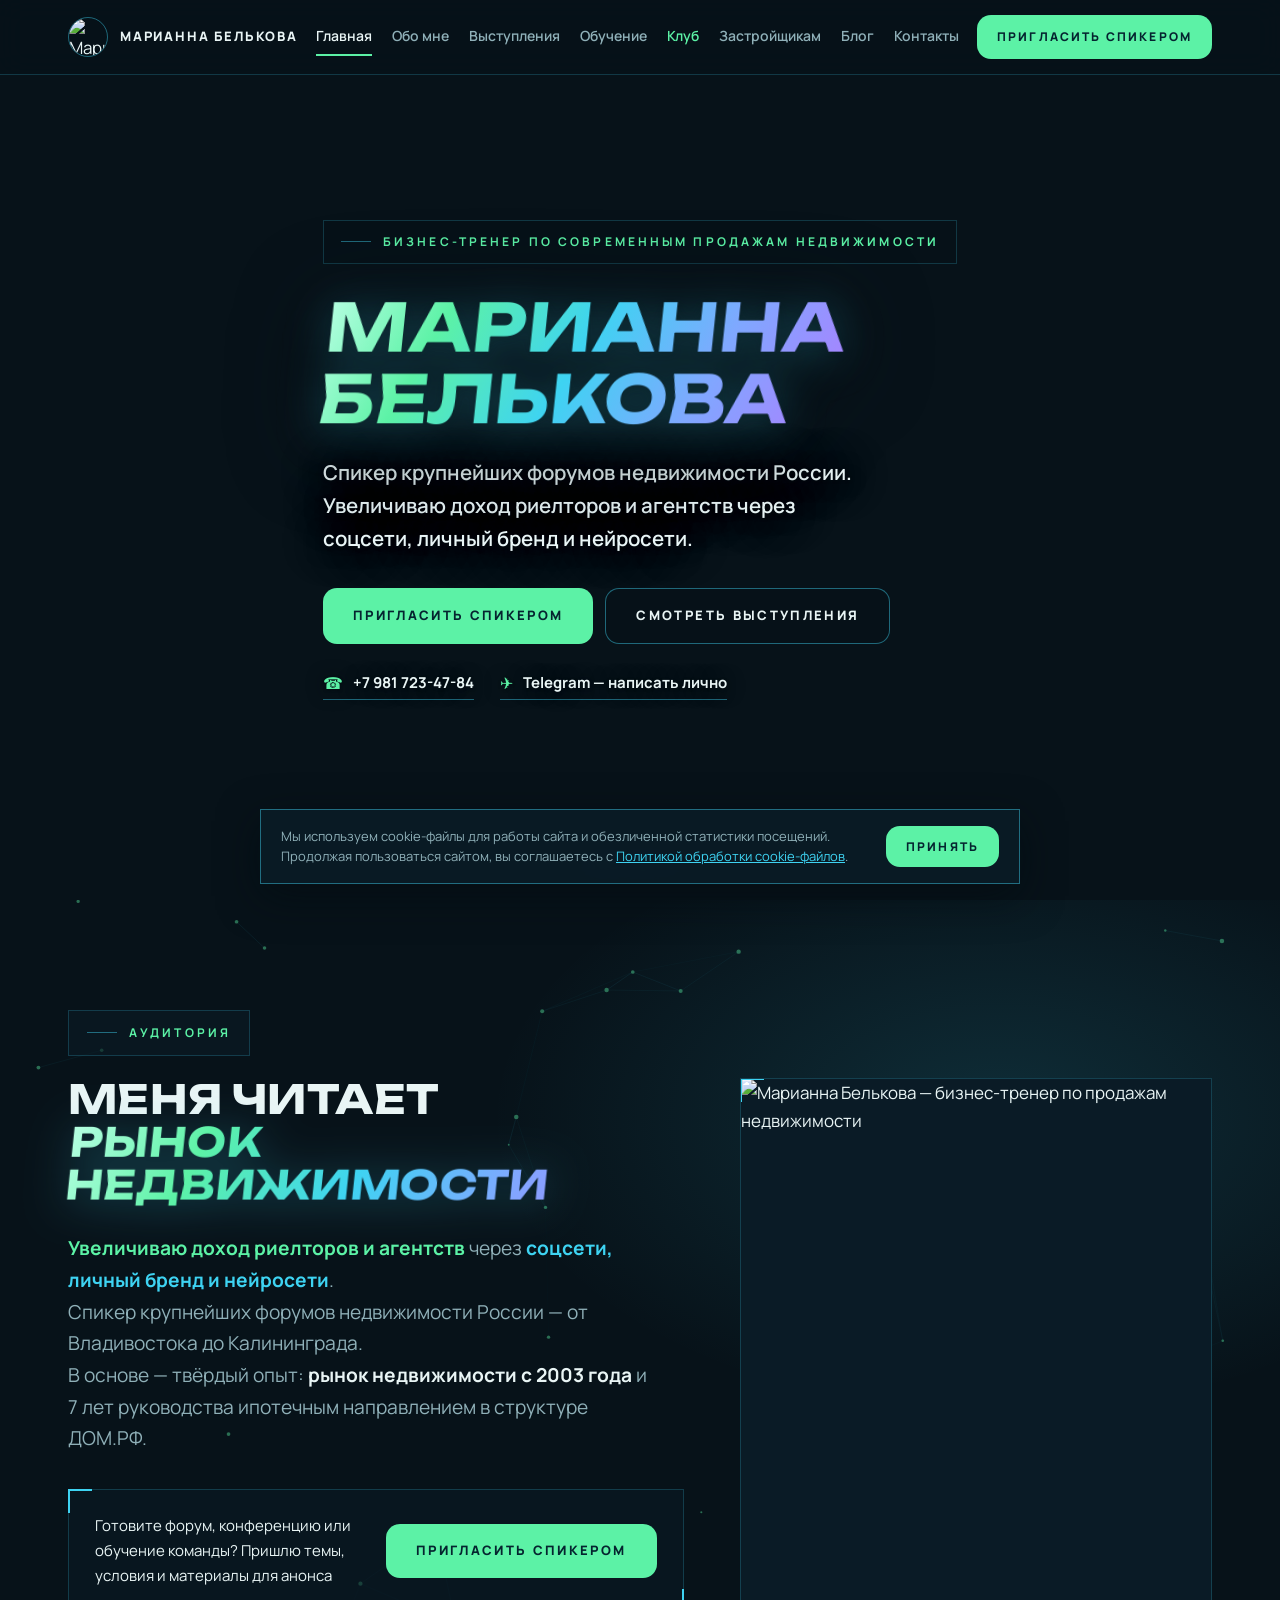
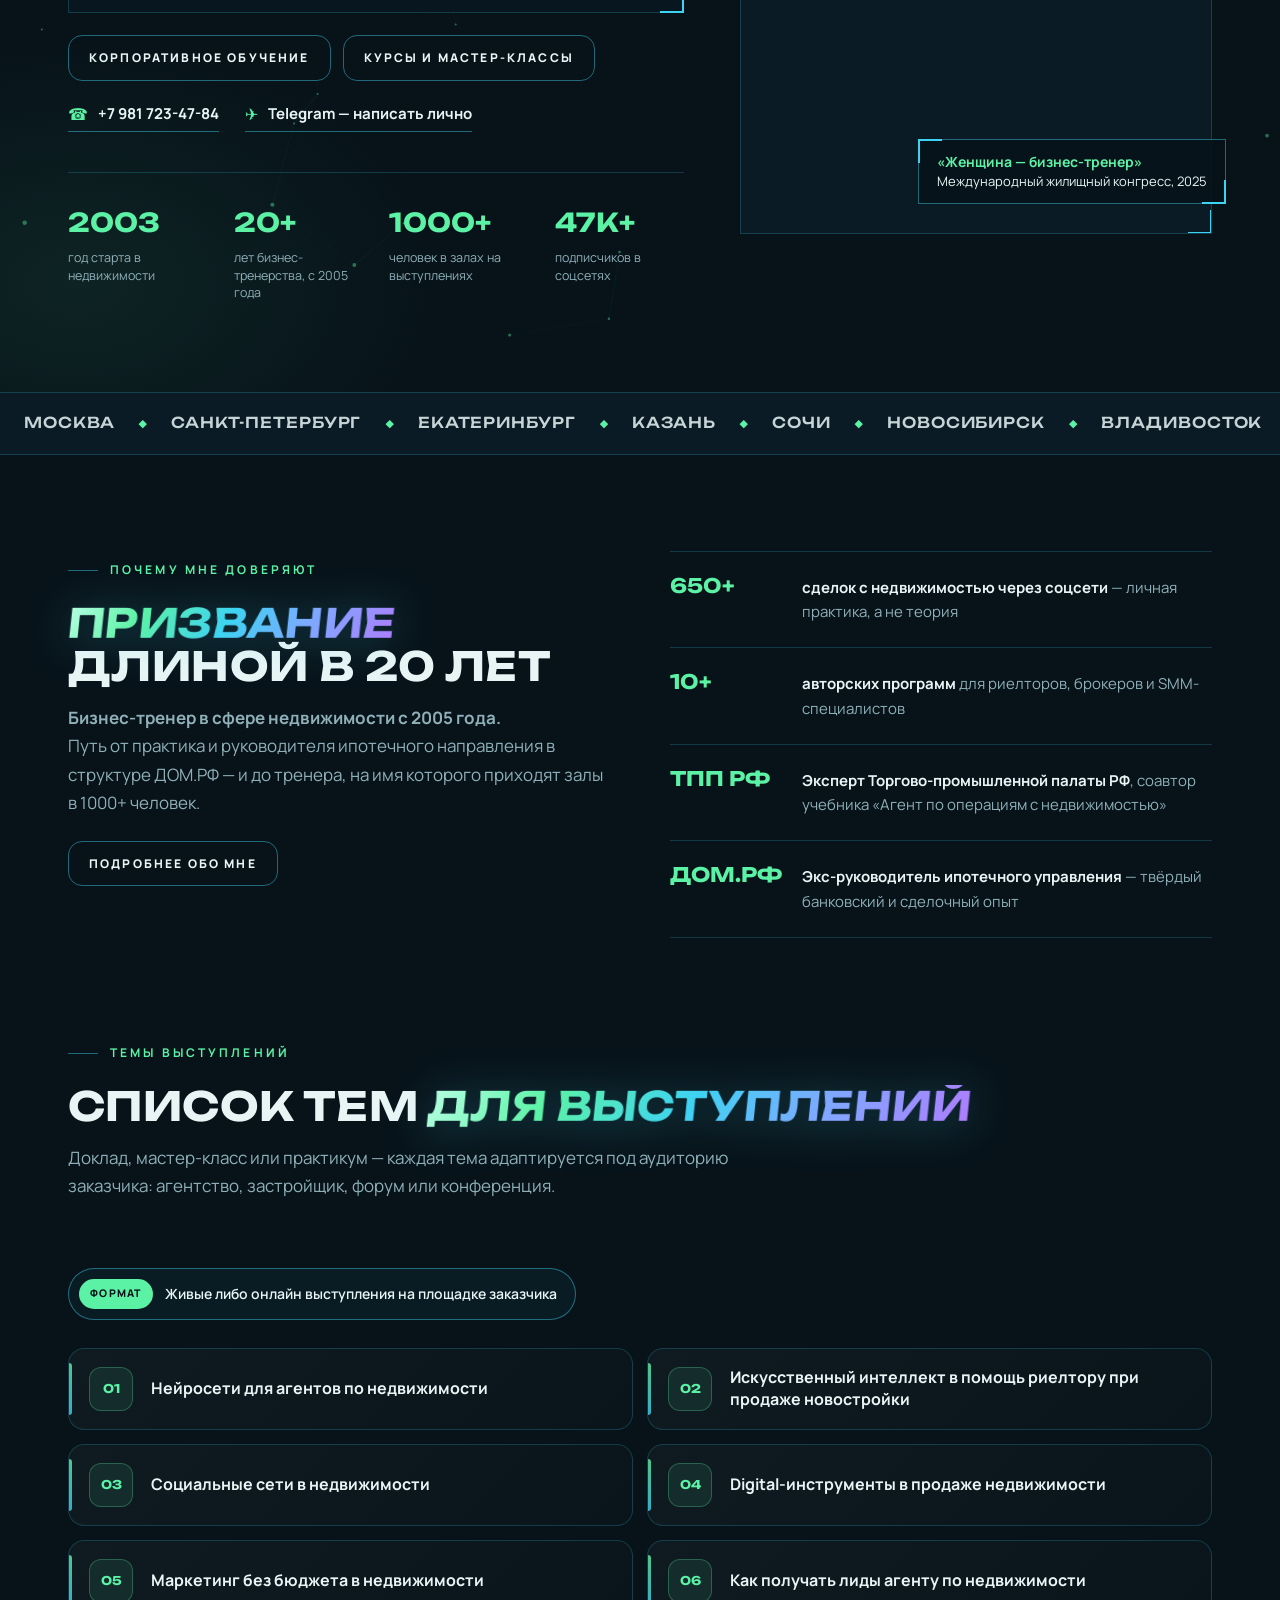
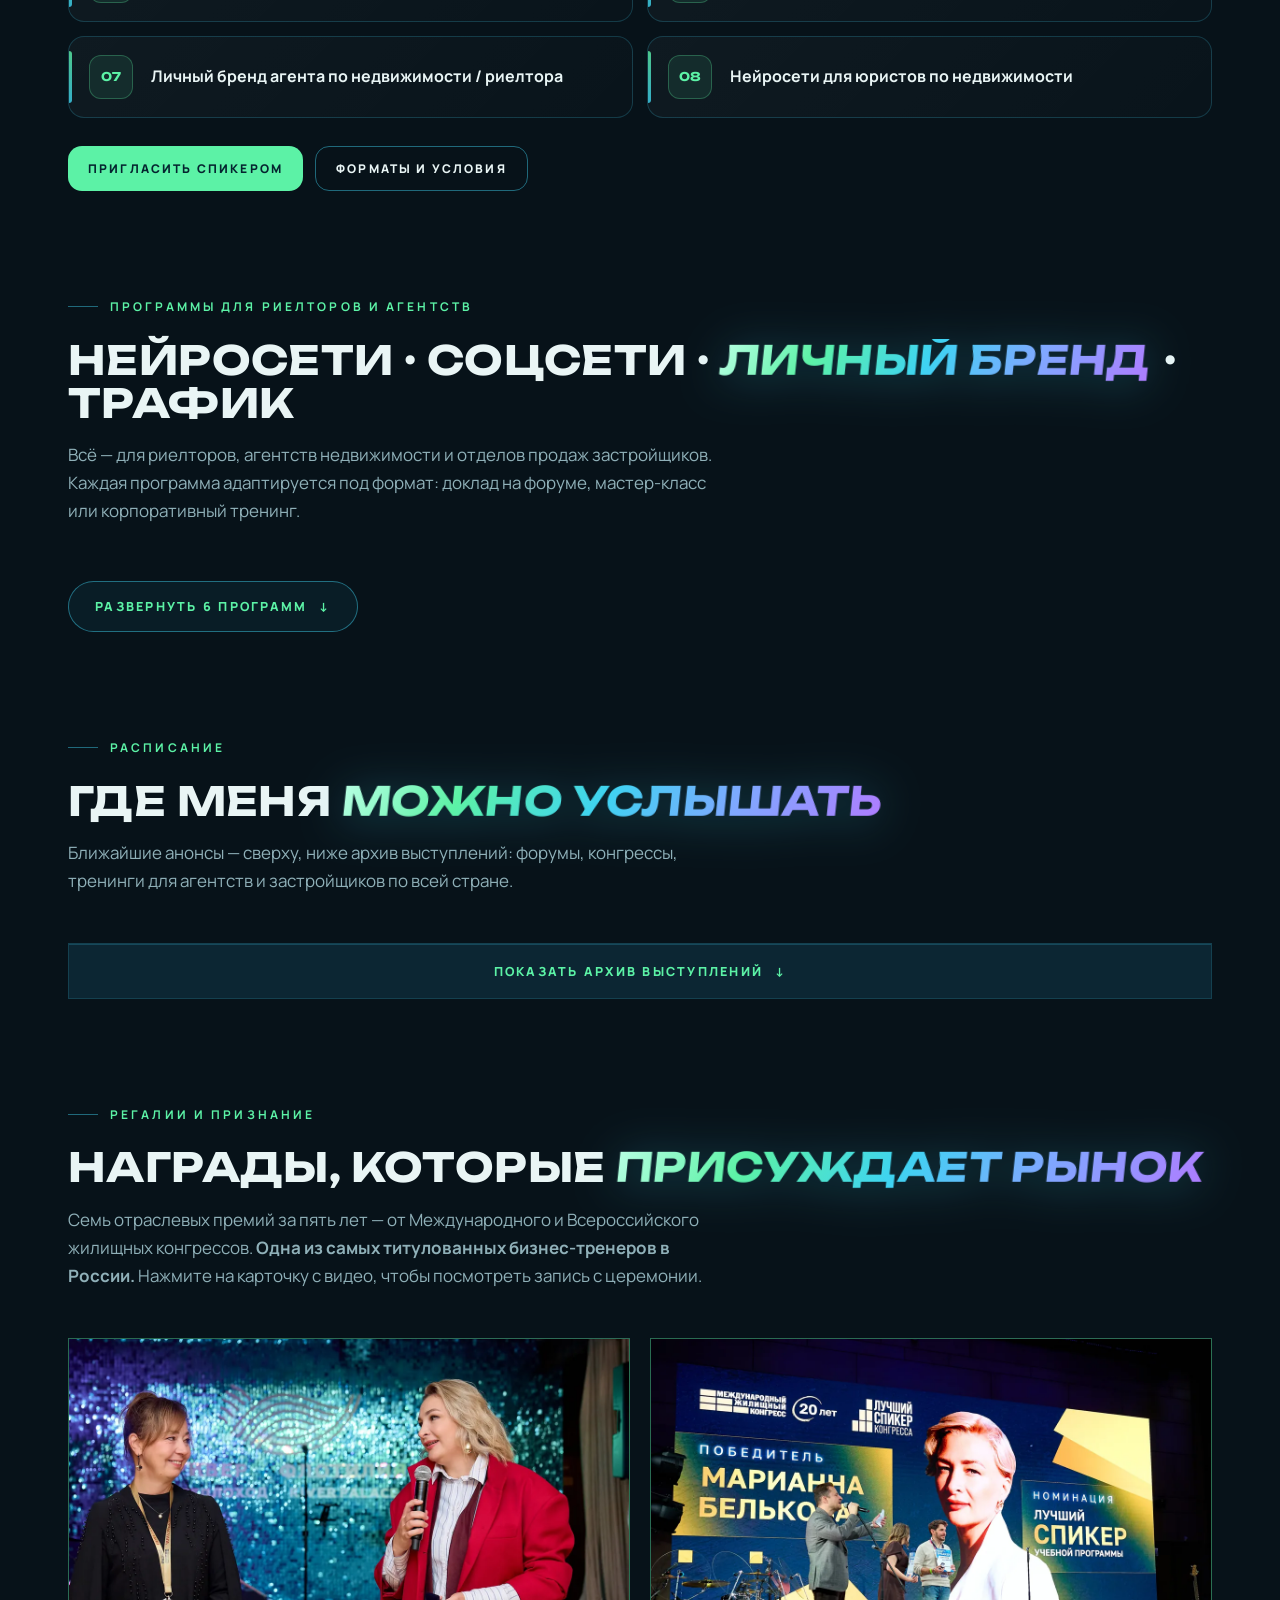
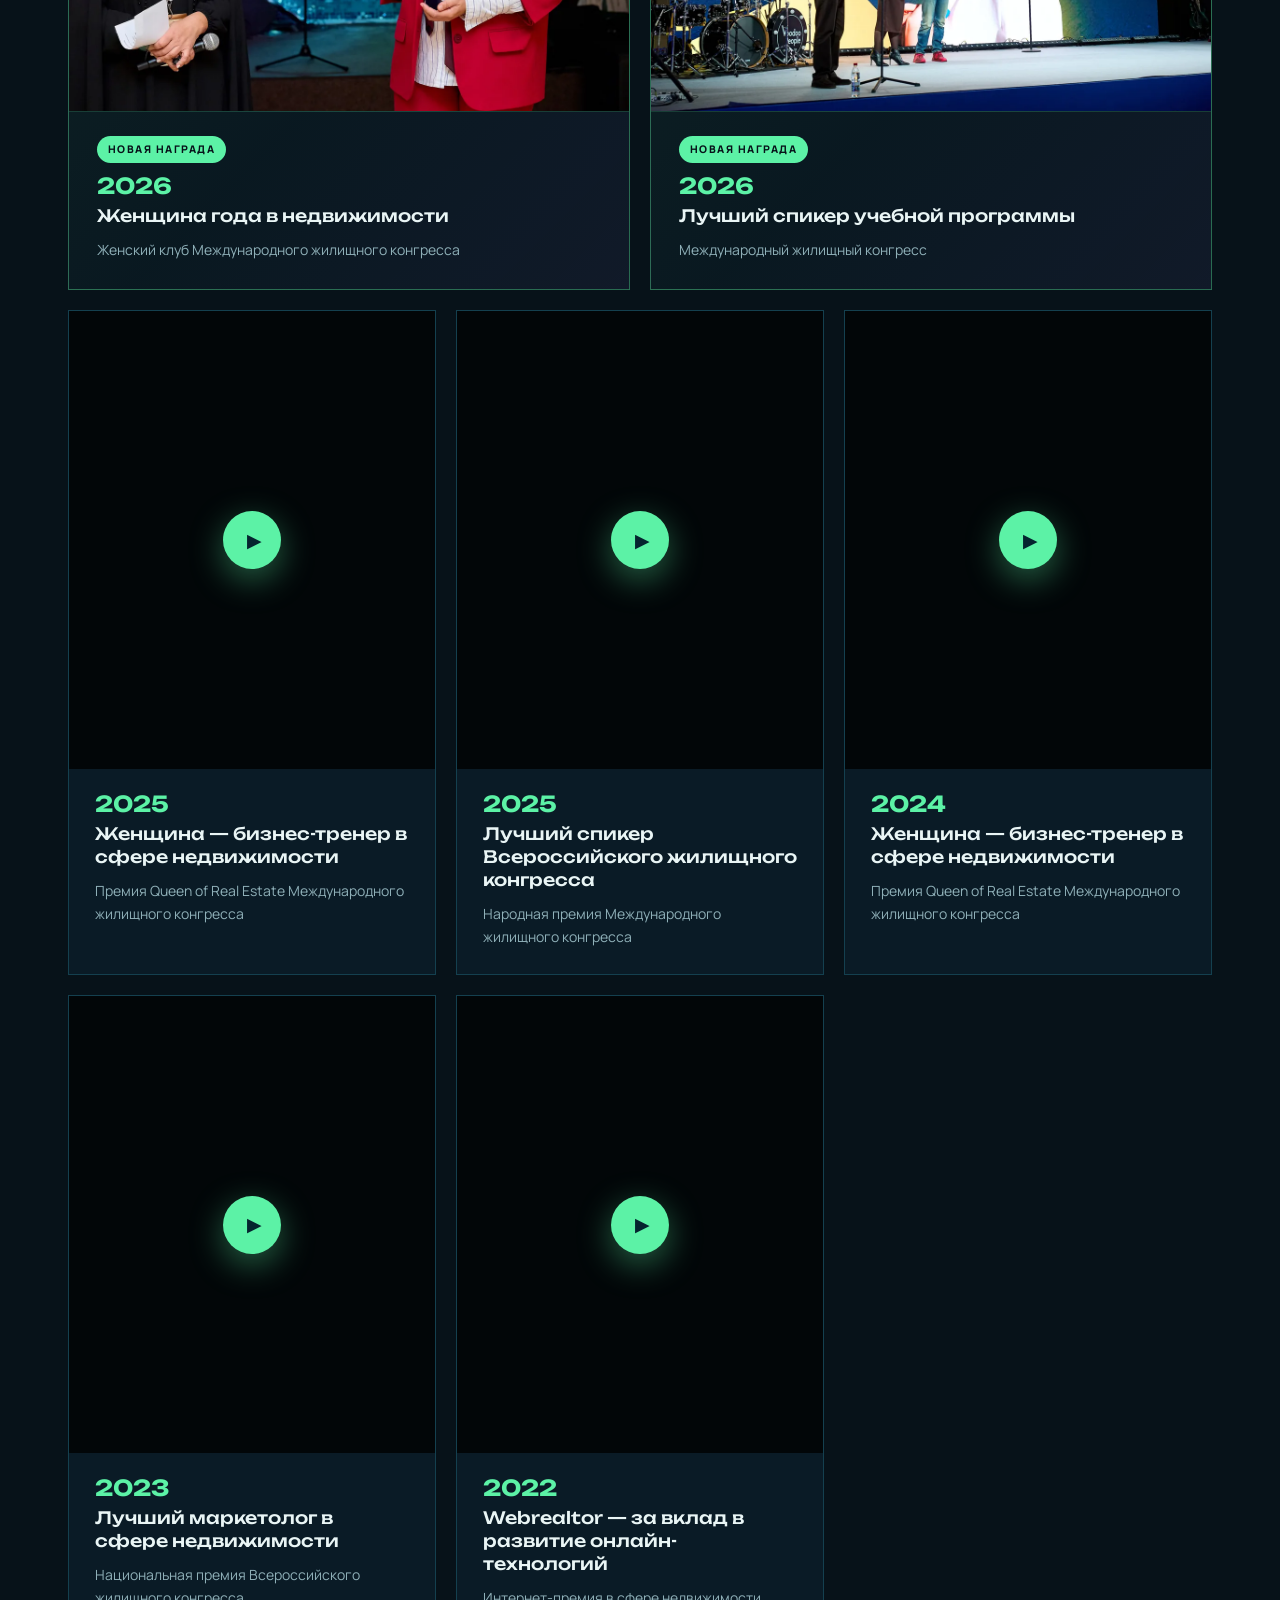
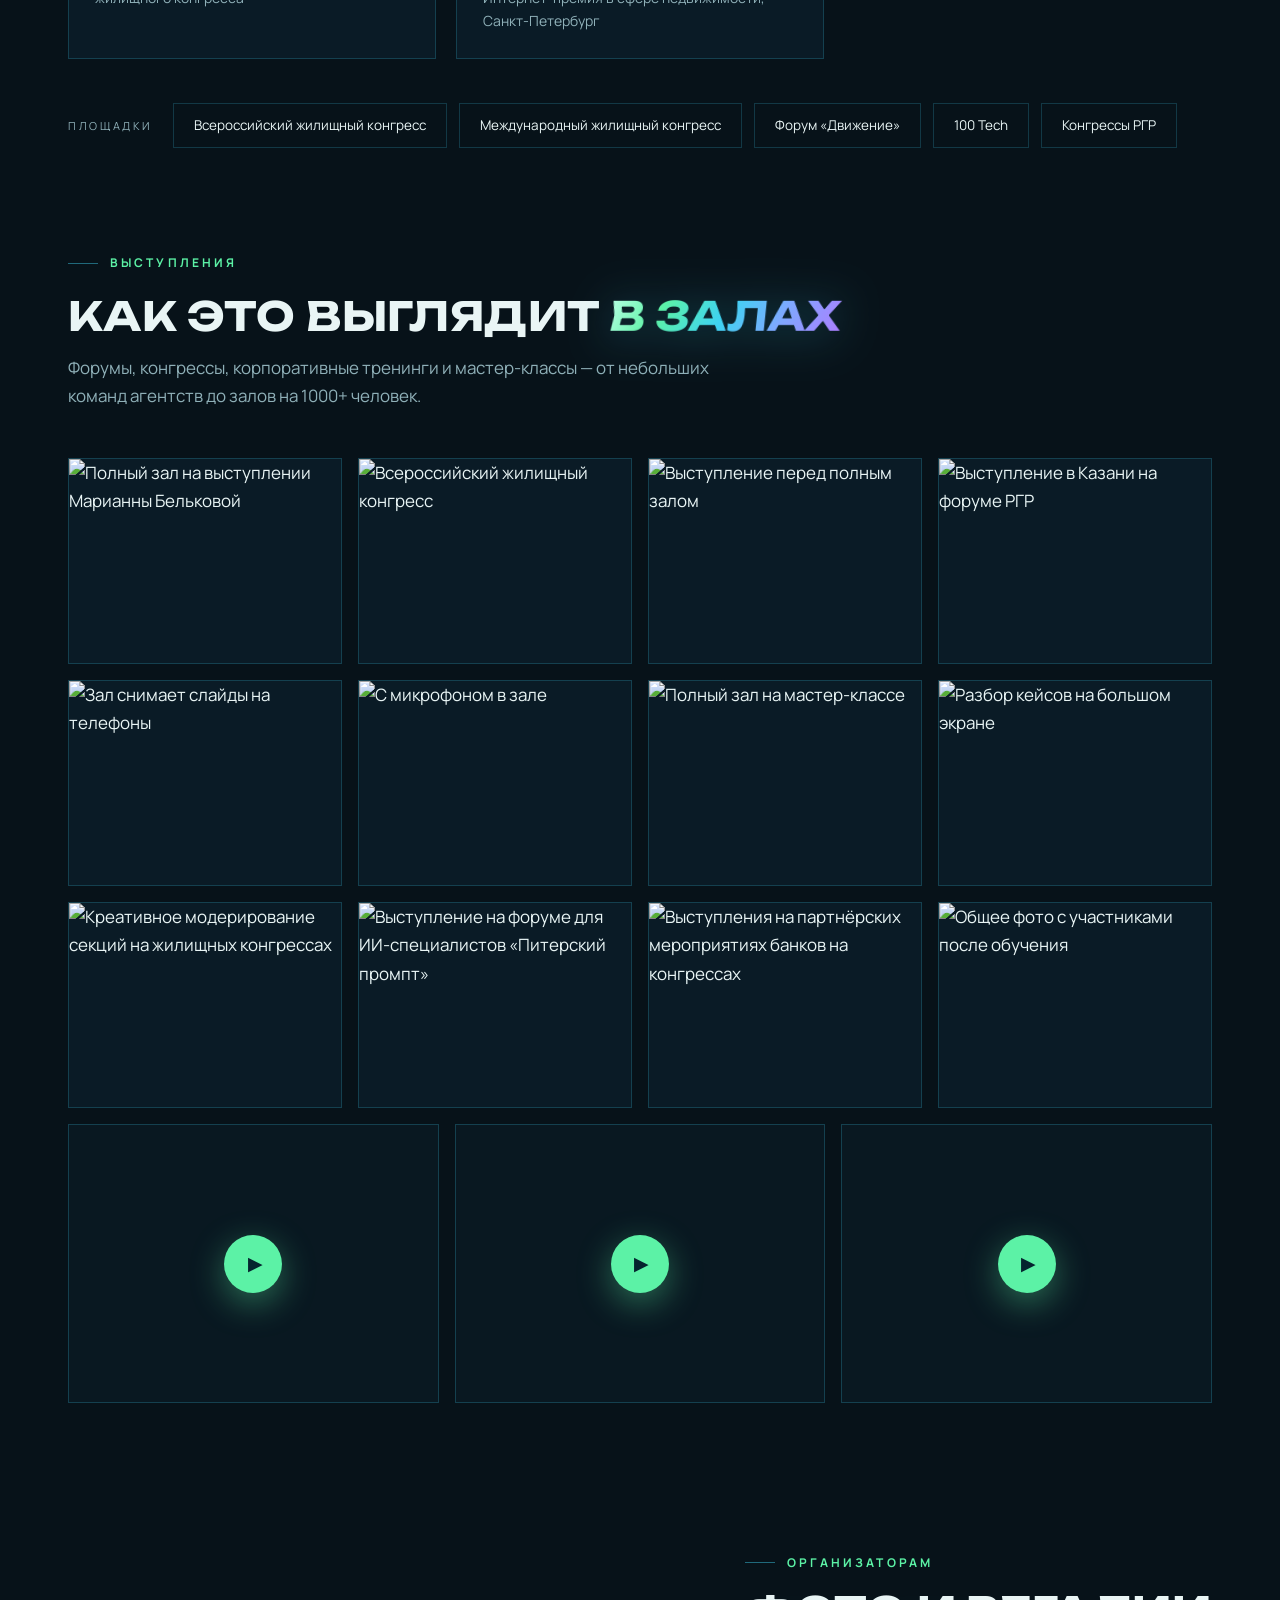
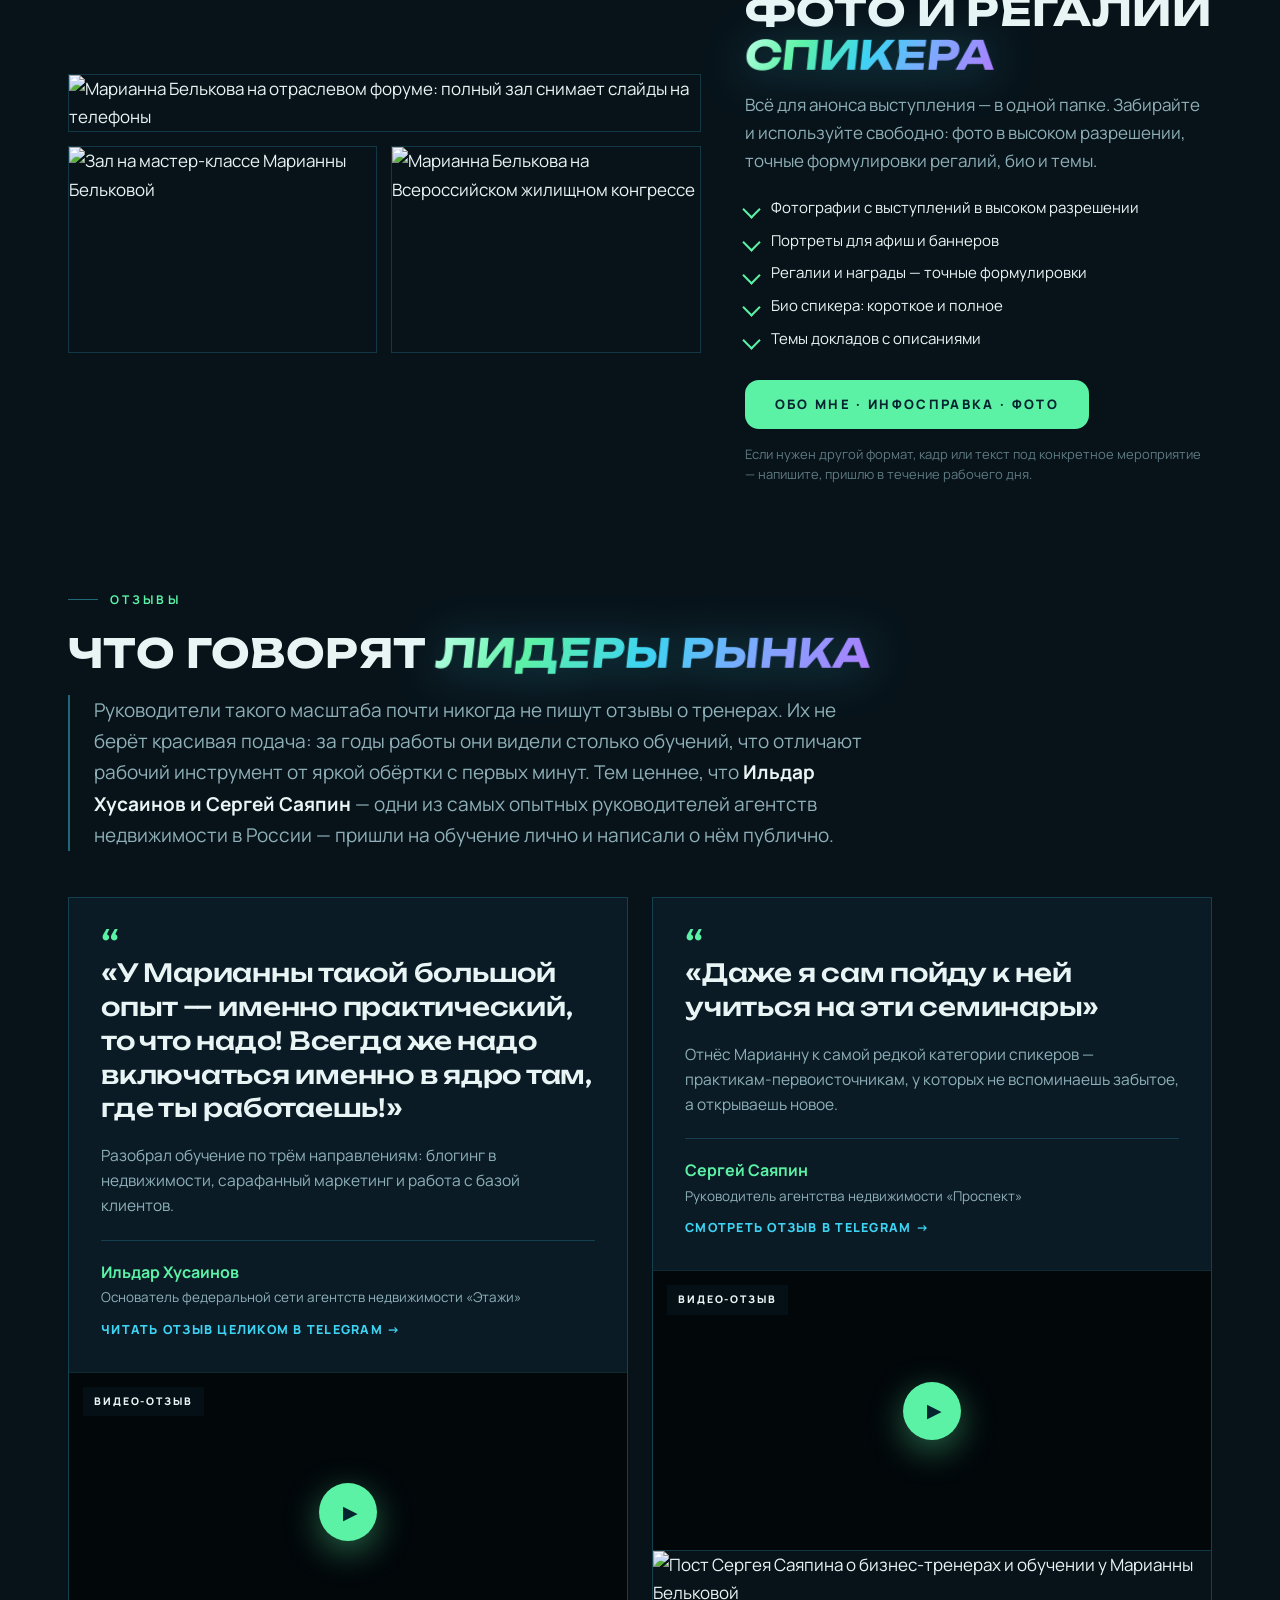
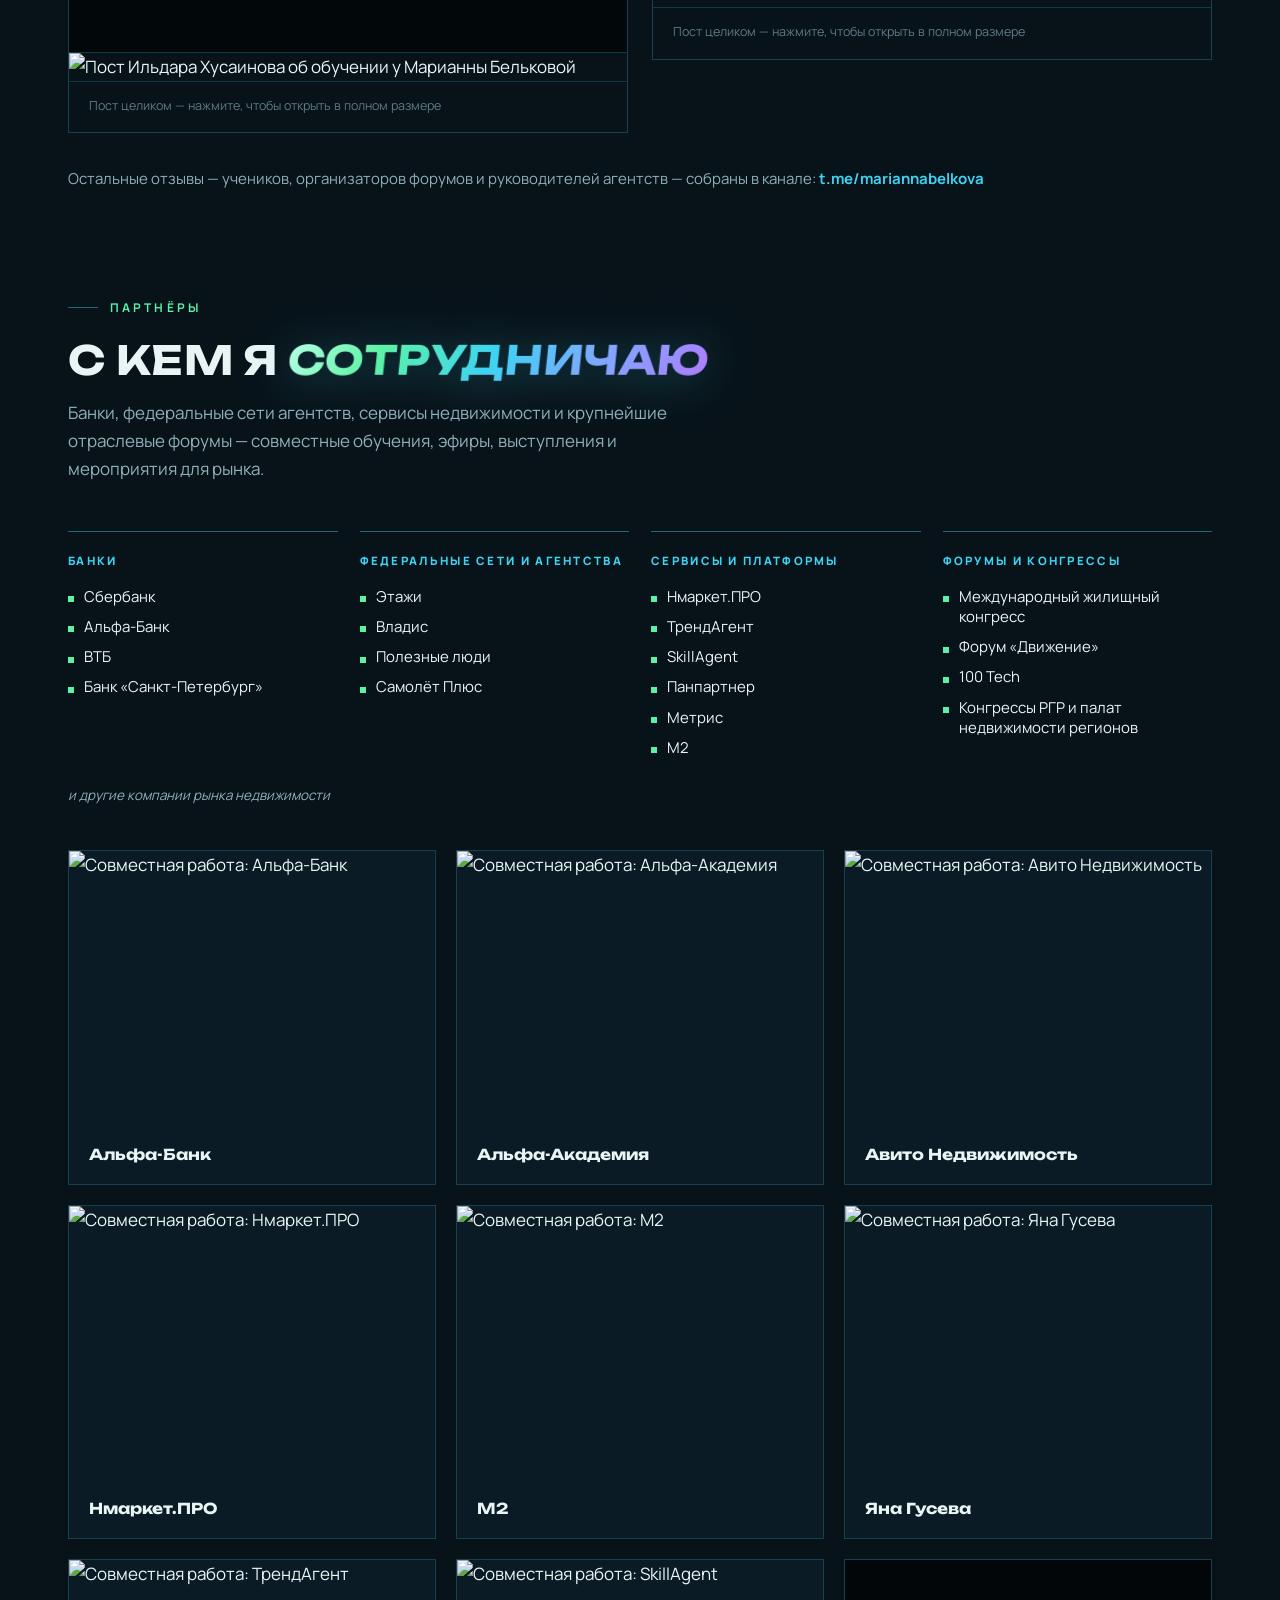
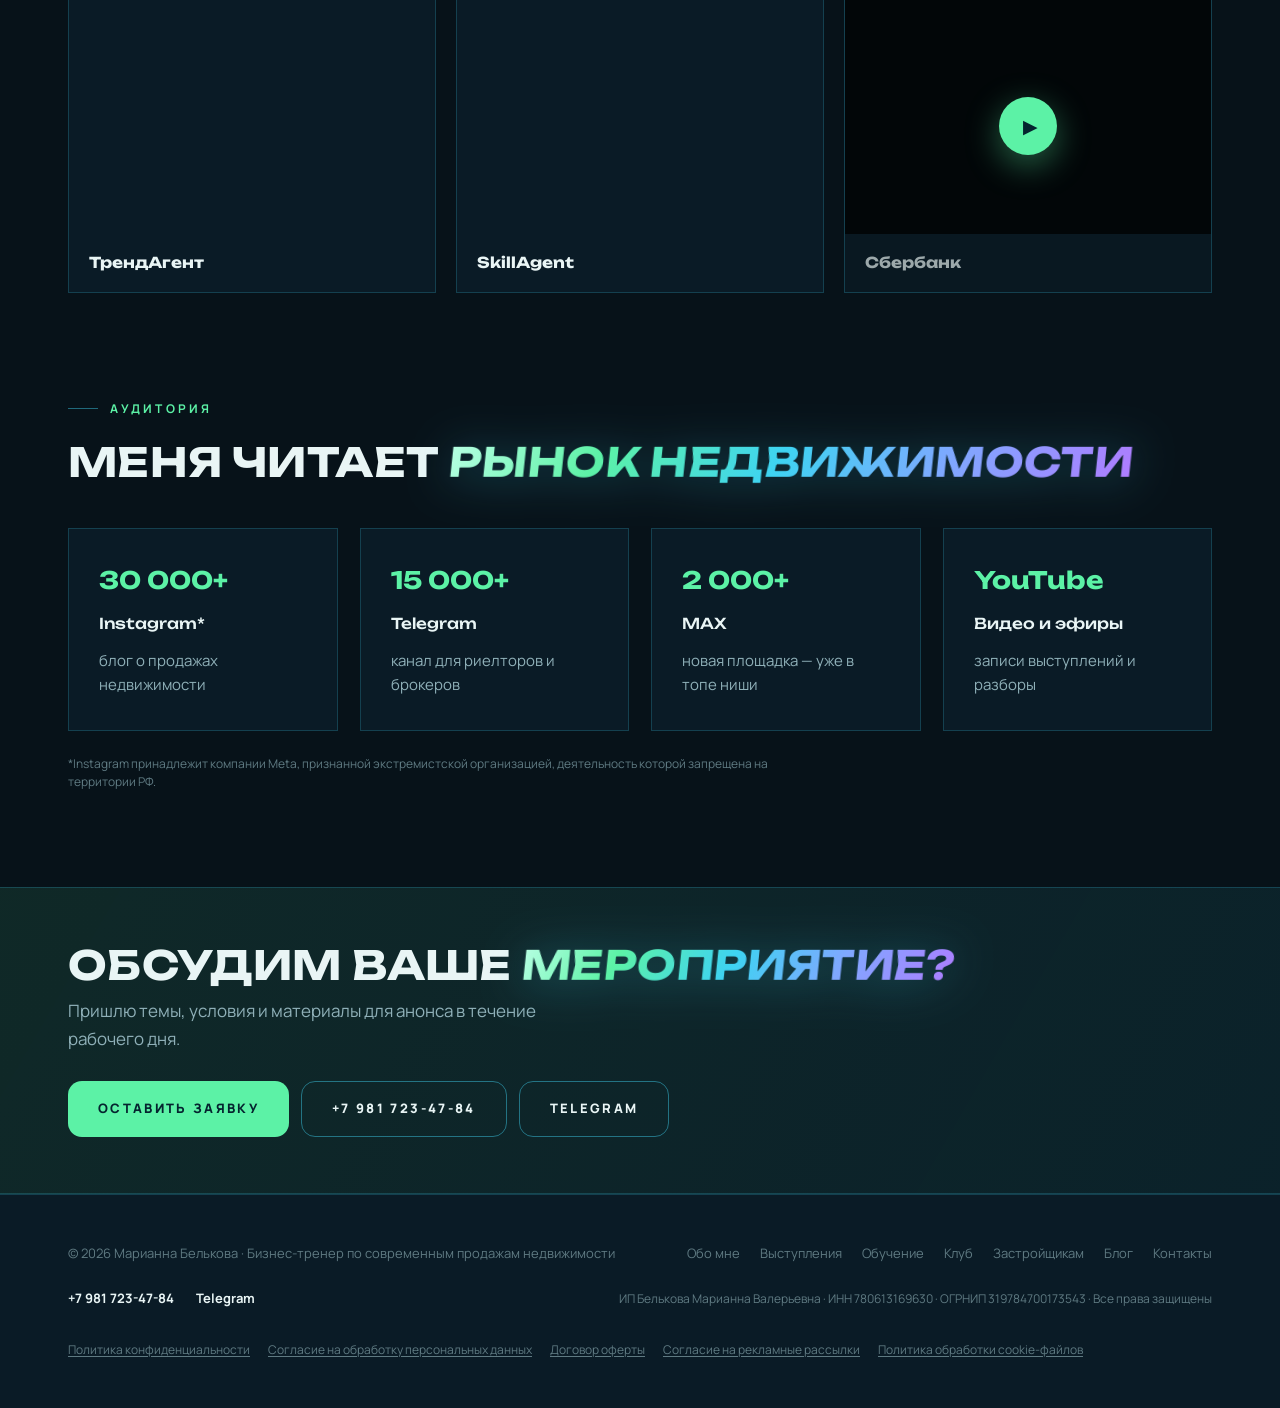
==== commit 2d8599d9: "Add files via upload" ====
--- a/index.html
+++ b/index.html
@@ -165,7 +165,7 @@
  }
 }
 </script>
-<script type="application/ld+json">{"@context": "https://schema.org", "@type": "ItemList", "name": "Выступления Марианны Бельковой на конференциях и жилищных конгрессах", "itemListElement": [{"@type": "ListItem", "item": {"@type": "Event", "name": "Батл «Нейросети против риэлторов»", "startDate": "2026-11-13", "eventStatus": "https://schema.org/EventScheduled", "eventAttendanceMode": "https://schema.org/OfflineEventAttendanceMode", "location": {"@type": "Place", "name": "Технопарк Сбера, Санкт-Петербург", "address": {"@type": "PostalAddress", "addressLocality": "Санкт-Петербург", "addressCountry": "RU"}}, "performer": {"@id": "https://belkova-marianna.com/#person"}, "description": "Живое выступление Марианны Бельковой: батл «Нейросети против риэлторов» с агентством недвижимости «Эрмитаж», Санкт-Петербург."}, "position": 1}, {"@type": "ListItem", "item": {"@type": "Event", "name": "Продвинутый уровень использования нейросетей в агентствах недвижимости", "startDate": "2026-11-12", "eventStatus": "https://schema.org/EventScheduled", "eventAttendanceMode": "https://schema.org/OnlineEventAttendanceMode", "location": {"@type": "VirtualLocation", "url": "https://belkova-marianna.com/#schedule"}, "performer": {"@id": "https://belkova-marianna.com/#person"}, "organizer": {"@type": "Organization", "name": "Федеральная сеть «Этажи»"}, "description": "Вебинар Марианны Бельковой для федеральной сети «Этажи»: продвинутый уровень использования нейросетей в агентствах недвижимости."}, "position": 2}, {"@type": "ListItem", "position": 3, "item": {"@type": "Event", "name": "Лиды и работа с базой агента с помощью ИИ", "startDate": "2026-10-22", "eventStatus": "https://schema.org/EventScheduled", "eventAttendanceMode": "https://schema.org/OnlineEventAttendanceMode", "location": {"@type": "VirtualLocation", "url": "https://belkova-marianna.com/#schedule"}, "performer": {"@id": "https://belkova-marianna.com/#person"}, "organizer": {"@type": "Organization", "name": "Федеральная сеть «Этажи»"}, "description": "Вебинар Марианны Бельковой для федеральной сети «Этажи»: лиды и работа с базой агента с помощью ИИ."}}, {"@type": "ListItem", "item": {"@type": "Event", "name": "Выступление для сети «Адвекс-Франшиза»", "startDate": "2026-10-15", "eventStatus": "https://schema.org/EventScheduled", "eventAttendanceMode": "https://schema.org/OfflineEventAttendanceMode", "performer": {"@type": "Person", "name": "Марианна Белькова"}, "organizer": {"@type": "Organization", "name": "Адвекс-Франшиза"}, "description": "Выступление Марианны Бельковой: Выступление для сети «Адвекс-Франшиза»", "location": {"@type": "Place", "name": "Санкт-Петербург · Адвекс-Франшиза", "address": {"@type": "PostalAddress", "addressLocality": "Санкт-Петербург", "addressCountry": "RU"}}}, "position": 4}, {"@type": "ListItem", "position": 5, "item": {"@type": "Event", "name": "Семинар для агентов недвижимости Сахалина", "startDate": "2026-10-14", "eventStatus": "https://schema.org/EventScheduled", "eventAttendanceMode": "https://schema.org/OfflineEventAttendanceMode", "location": {"@type": "Place", "name": "Сахалинская область", "address": {"@type": "PostalAddress", "addressRegion": "Сахалинская область", "addressCountry": "RU"}}, "performer": {"@id": "https://belkova-marianna.com/#person"}, "organizer": {"@type": "Organization", "name": "Российская гильдия риэлторов", "alternateName": "РГР"}, "description": "Семинар Марианны Бельковой для агентов недвижимости Сахалина. Начало в 8:00. Организатор — Российская гильдия риэлторов (РГР)."}}, {"@type": "ListItem", "position": 6, "item": {"@type": "Event", "name": "Искусственный интеллект в личном бренде риелтора» и Клуб блогеров", "startDate": "2026-10-05", "eventStatus": "https://schema.org/EventScheduled", "eventAttendanceMode": "https://schema.org/OfflineEventAttendanceMode", "location": {"@type": "Place", "name": "Москва · Международный жилищный конгресс · 2 выступления", "address": {"@type": "PostalAddress", "addressLocality": "Москва", "addressCountry": "RU"}}, "performer": {"@id": "https://belkova-marianna.com/#person"}, "organizer": {"@type": "Organization", "name": "2 выступления"}, "description": "Выступление Марианны Бельковой: Искусственный интеллект в личном бренде риелтора» и Клуб блогеров"}}, {"@type": "ListItem", "item": {"@type": "Event", "name": "Как нейросети могут помочь риелтору в поиске лидов", "startDate": "2026-09-23", "eventStatus": "https://schema.org/EventScheduled", "eventAttendanceMode": "https://schema.org/OnlineEventAttendanceMode", "performer": {"@type": "Person", "name": "Марианна Белькова"}, "organizer": {"@type": "Organization", "name": "Клуб брокеров Finchase"}, "description": "Выступление Марианны Бельковой: Как нейросети могут помочь риелтору в поиске лидов", "location": {"@type": "VirtualLocation", "url": "https://belkova-marianna.com/#schedule"}}, "position": 7}, {"@type": "ListItem", "position": 8, "item": {"@type": "Event", "name": "ИИ в сделке", "startDate": "2026-09-10", "eventStatus": "https://schema.org/EventScheduled", "eventAttendanceMode": "https://schema.org/OfflineEventAttendanceMode", "location": {"@type": "Place", "name": "Санкт-Петербург · мероприятие форума «Движение»", "address": {"@type": "PostalAddress", "addressLocality": "Санкт-Петербург", "addressCountry": "RU"}}, "performer": {"@id": "https://belkova-marianna.com/#person"}, "organizer": {"@type": "Organization", "name": "мероприятие форума «Движение»"}, "description": "Выступление Марианны Бельковой: ИИ в сделке"}}, {"@type": "ListItem", "position": 9, "item": {"@type": "Event", "name": "Нейросети для риелтора", "startDate": "2026-08-05", "eventStatus": "https://schema.org/EventScheduled", "eventAttendanceMode": "https://schema.org/OfflineEventAttendanceMode", "location": {"@type": "Place", "name": "Ижевск · Полезные люди", "address": {"@type": "PostalAddress", "addressLocality": "Ижевск", "addressCountry": "RU"}}, "performer": {"@id": "https://belkova-marianna.com/#person"}, "organizer": {"@type": "Organization", "name": "Полезные люди"}, "description": "Выступление Марианны Бельковой: Нейросети для риелтора"}}, {"@type": "ListItem", "position": 10, "item": {"@type": "Event", "name": "Обучение по социальным сетям", "startDate": "2026-07-15", "eventStatus": "https://schema.org/EventScheduled", "eventAttendanceMode": "https://schema.org/OfflineEventAttendanceMode", "location": {"@type": "Place", "name": "Онлайн · ГК «Железно», Волгоград", "address": {"@type": "PostalAddress", "addressLocality": "Онлайн", "addressCountry": "RU"}}, "performer": {"@id": "https://belkova-marianna.com/#person"}, "organizer": {"@type": "Organization", "name": "ГК «Железно», Волгоград"}, "description": "Выступление Марианны Бельковой: Обучение по социальным сетям"}}, {"@type": "ListItem", "position": 11, "item": {"@type": "Event", "name": "Нейросети в недвижимости", "startDate": "2026-07-14", "eventStatus": "https://schema.org/EventScheduled", "eventAttendanceMode": "https://schema.org/OfflineEventAttendanceMode", "location": {"@type": "Place", "name": "Онлайн · Академия Талан", "address": {"@type": "PostalAddress", "addressLocality": "Онлайн", "addressCountry": "RU"}}, "performer": {"@id": "https://belkova-marianna.com/#person"}, "organizer": {"@type": "Organization", "name": "Академия Талан"}, "description": "Выступление Марианны Бельковой: Нейросети в недвижимости"}}, {"@type": "ListItem", "position": 12, "item": {"@type": "Event", "name": "Соцсети в отделе продаж застройщика", "startDate": "2026-07-03", "eventStatus": "https://schema.org/EventScheduled", "eventAttendanceMode": "https://schema.org/OfflineEventAttendanceMode", "location": {"@type": "Place", "name": "Онлайн · ThaiGa, Таиланд", "address": {"@type": "PostalAddress", "addressLocality": "Онлайн", "addressCountry": "RU"}}, "performer": {"@id": "https://belkova-marianna.com/#person"}, "organizer": {"@type": "Organization", "name": "ThaiGa, Таиланд"}, "description": "Выступление Марианны Бельковой: Соцсети в отделе продаж застройщика"}}, {"@type": "ListItem", "position": 13, "item": {"@type": "Event", "name": "Нейросети для риелтора при продаже новостроек", "startDate": "2026-06-30", "eventStatus": "https://schema.org/EventScheduled", "eventAttendanceMode": "https://schema.org/OfflineEventAttendanceMode", "location": {"@type": "Place", "name": "Красноярск · тренинг для партнёров СК «Расцветай»", "address": {"@type": "PostalAddress", "addressLocality": "Красноярск", "addressCountry": "RU"}}, "performer": {"@id": "https://belkova-marianna.com/#person"}, "organizer": {"@type": "Organization", "name": "тренинг для партнёров СК «Расцветай»"}, "description": "Выступление Марианны Бельковой: Нейросети для риелтора при продаже новостроек"}}, {"@type": "ListItem", "position": 14, "item": {"@type": "Event", "name": "Нейросети при продаже новостроек", "startDate": "2026-06-25", "eventStatus": "https://schema.org/EventScheduled", "eventAttendanceMode": "https://schema.org/OfflineEventAttendanceMode", "location": {"@type": "Place", "name": "Санкт-Петербург · АН «Эрмитаж»", "address": {"@type": "PostalAddress", "addressLocality": "Санкт-Петербург", "addressCountry": "RU"}}, "performer": {"@id": "https://belkova-marianna.com/#person"}, "organizer": {"@type": "Organization", "name": "АН «Эрмитаж»"}, "description": "Выступление Марианны Бельковой: Нейросети при продаже новостроек"}}, {"@type": "ListItem", "position": 15, "item": {"@type": "Event", "name": "Архетипы личного бренда в любом проекте", "startDate": "2026-05-21", "eventStatus": "https://schema.org/EventScheduled", "eventAttendanceMode": "https://schema.org/OfflineEventAttendanceMode", "location": {"@type": "Place", "name": "Санкт-Петербург · бизнес-завтрак Нмаркет.ПРО", "address": {"@type": "PostalAddress", "addressLocality": "Санкт-Петербург", "addressCountry": "RU"}}, "performer": {"@id": "https://belkova-marianna.com/#person"}, "organizer": {"@type": "Organization", "name": "бизнес-завтрак Нмаркет.ПРО"}, "description": "Выступление Марианны Бельковой: Архетипы личного бренда в любом проекте"}}, {"@type": "ListItem", "position": 16, "item": {"@type": "Event", "name": "Нейросети для коммерческой недвижимости", "startDate": "2026-01-15", "eventStatus": "https://schema.org/EventScheduled", "eventAttendanceMode": "https://schema.org/OfflineEventAttendanceMode", "location": {"@type": "Place", "name": "Санкт-Петербург · застройщик", "address": {"@type": "PostalAddress", "addressLocality": "Санкт-Петербург", "addressCountry": "RU"}}, "performer": {"@id": "https://belkova-marianna.com/#person"}, "organizer": {"@type": "Organization", "name": "застройщик"}, "description": "Выступление Марианны Бельковой: Нейросети для коммерческой недвижимости"}}, {"@type": "ListItem", "position": 17, "item": {"@type": "Event", "name": "Личный бренд риелтора в 2026. Воронки и связки", "startDate": "2025-12-10", "eventStatus": "https://schema.org/EventScheduled", "eventAttendanceMode": "https://schema.org/OfflineEventAttendanceMode", "location": {"@type": "Place", "name": "Санкт-Петербург · Панпартнер", "address": {"@type": "PostalAddress", "addressLocality": "Санкт-Петербург", "addressCountry": "RU"}}, "performer": {"@id": "https://belkova-marianna.com/#person"}, "organizer": {"@type": "Organization", "name": "Панпартнер"}, "description": "Выступление Марианны Бельковой: Личный бренд риелтора в 2026. Воронки и связки"}}, {"@type": "ListItem", "position": 18, "item": {"@type": "Event", "name": "Нейросети для риелтора", "startDate": "2025-12-06", "eventStatus": "https://schema.org/EventScheduled", "eventAttendanceMode": "https://schema.org/OfflineEventAttendanceMode", "location": {"@type": "Place", "name": "Краснодар · ТрендАгент", "address": {"@type": "PostalAddress", "addressLocality": "Краснодар", "addressCountry": "RU"}}, "performer": {"@id": "https://belkova-marianna.com/#person"}, "organizer": {"@type": "Organization", "name": "ТрендАгент"}, "description": "Выступление Марианны Бельковой: Нейросети для риелтора"}}, {"@type": "ListItem", "position": 19, "item": {"@type": "Event", "name": "Как продавать объекты застройщика с помощью ИИ", "startDate": "2025-12-02", "eventStatus": "https://schema.org/EventScheduled", "eventAttendanceMode": "https://schema.org/OfflineEventAttendanceMode", "location": {"@type": "Place", "name": "Екатеринбург · застройщик А101", "address": {"@type": "PostalAddress", "addressLocality": "Екатеринбург", "addressCountry": "RU"}}, "performer": {"@id": "https://belkova-marianna.com/#person"}, "organizer": {"@type": "Organization", "name": "застройщик А101"}, "description": "Выступление Марианны Бельковой: Как продавать объекты застройщика с помощью ИИ"}}, {"@type": "ListItem", "position": 20, "item": {"@type": "Event", "name": "Нейросети в сделке", "startDate": "2025-11-21", "eventStatus": "https://schema.org/EventScheduled", "eventAttendanceMode": "https://schema.org/OfflineEventAttendanceMode", "location": {"@type": "Place", "name": "Казань · Гильдия риелторов Татарстана, Казанский форум недвижимости", "address": {"@type": "PostalAddress", "addressLocality": "Казань", "addressCountry": "RU"}}, "performer": {"@id": "https://belkova-marianna.com/#person"}, "organizer": {"@type": "Organization", "name": "Гильдия риелторов Татарстана, Казанский форум недвижимости"}, "description": "Выступление Марианны Бельковой: Нейросети в сделке"}}, {"@type": "ListItem", "position": 21, "item": {"@type": "Event", "name": "Нейросети при продаже новостроек", "startDate": "2025-11-19", "eventStatus": "https://schema.org/EventScheduled", "eventAttendanceMode": "https://schema.org/OfflineEventAttendanceMode", "location": {"@type": "Place", "name": "Пермь · мероприятие РГР", "address": {"@type": "PostalAddress", "addressLocality": "Пермь", "addressCountry": "RU"}}, "performer": {"@id": "https://belkova-marianna.com/#person"}, "organizer": {"@type": "Organization", "name": "мероприятие РГР"}, "description": "Выступление Марианны Бельковой: Нейросети при продаже новостроек"}}, {"@type": "ListItem", "position": 22, "item": {"@type": "Event", "name": "Как продавать объекты застройщика с помощью ИИ", "startDate": "2025-10-24", "eventStatus": "https://schema.org/EventScheduled", "eventAttendanceMode": "https://schema.org/OfflineEventAttendanceMode", "location": {"@type": "Place", "name": "Сочи · «Расцветай»", "address": {"@type": "PostalAddress", "addressLocality": "Сочи", "addressCountry": "RU"}}, "performer": {"@id": "https://belkova-marianna.com/#person"}, "organizer": {"@type": "Organization", "name": "«Расцветай»"}, "description": "Выступление Марианны Бельковой: Как продавать объекты застройщика с помощью ИИ"}}, {"@type": "ListItem", "position": 23, "item": {"@type": "Event", "name": "ИИ в недвижимости", "startDate": "2025-10-21", "eventStatus": "https://schema.org/EventScheduled", "eventAttendanceMode": "https://schema.org/OfflineEventAttendanceMode", "location": {"@type": "Place", "name": "Тюмень · мероприятие М2", "address": {"@type": "PostalAddress", "addressLocality": "Тюмень", "addressCountry": "RU"}}, "performer": {"@id": "https://belkova-marianna.com/#person"}, "organizer": {"@type": "Organization", "name": "мероприятие М2"}, "description": "Выступление Марианны Бельковой: ИИ в недвижимости"}}, {"@type": "ListItem", "position": 24, "item": {"@type": "Event", "name": "7 выступлений и мастер-классов", "startDate": "2025-10-13", "eventStatus": "https://schema.org/EventScheduled", "eventAttendanceMode": "https://schema.org/OfflineEventAttendanceMode", "location": {"@type": "Place", "name": "Москва · Международный жилищный конгресс", "address": {"@type": "PostalAddress", "addressLocality": "Москва", "addressCountry": "RU"}}, "performer": {"@id": "https://belkova-marianna.com/#person"}, "organizer": {"@type": "Organization", "name": "Международный жилищный конгресс"}, "description": "Выступление Марианны Бельковой: 7 выступлений и мастер-классов"}}, {"@type": "ListItem", "position": 25, "item": {"@type": "Event", "name": "ИИ в недвижимости", "startDate": "2025-09-25", "eventStatus": "https://schema.org/EventScheduled", "eventAttendanceMode": "https://schema.org/OfflineEventAttendanceMode", "location": {"@type": "Place", "name": "Екатеринбург · 100+ TechnoBuild", "address": {"@type": "PostalAddress", "addressLocality": "Екатеринбург", "addressCountry": "RU"}}, "performer": {"@id": "https://belkova-marianna.com/#person"}, "organizer": {"@type": "Organization", "name": "100+ TechnoBuild"}, "description": "Выступление Марианны Бельковой: ИИ в недвижимости"}}, {"@type": "ListItem", "position": 26, "item": {"@type": "Event", "name": "Личный бренд в работе риелтора", "startDate": "2025-07-28", "eventStatus": "https://schema.org/EventScheduled", "eventAttendanceMode": "https://schema.org/OfflineEventAttendanceMode", "location": {"@type": "Place", "name": "Москва · ТрендАгент МСК", "address": {"@type": "PostalAddress", "addressLocality": "Москва", "addressCountry": "RU"}}, "performer": {"@id": "https://belkova-marianna.com/#person"}, "organizer": {"@type": "Organization", "name": "ТрендАгент МСК"}, "description": "Выступление Марианны Бельковой: Личный бренд в работе риелтора"}}, {"@type": "ListItem", "position": 27, "item": {"@type": "Event", "name": "Как риелтору продавать в новых условиях", "startDate": "2025-07-16", "eventStatus": "https://schema.org/EventScheduled", "eventAttendanceMode": "https://schema.org/OfflineEventAttendanceMode", "location": {"@type": "Place", "name": "Астрахань · РГР", "address": {"@type": "PostalAddress", "addressLocality": "Астрахань", "addressCountry": "RU"}}, "performer": {"@id": "https://belkova-marianna.com/#person"}, "organizer": {"@type": "Organization", "name": "РГР"}, "description": "Выступление Марианны Бельковой: Как риелтору продавать в новых условиях"}}, {"@type": "ListItem", "position": 28, "item": {"@type": "Event", "name": "Нейросети и соцсети для риелтора", "startDate": "2025-06-27", "eventStatus": "https://schema.org/EventScheduled", "eventAttendanceMode": "https://schema.org/OfflineEventAttendanceMode", "location": {"@type": "Place", "name": "Суздаль · съезд партнёров «Владис»", "address": {"@type": "PostalAddress", "addressLocality": "Суздаль", "addressCountry": "RU"}}, "performer": {"@id": "https://belkova-marianna.com/#person"}, "organizer": {"@type": "Organization", "name": "съезд партнёров «Владис»"}, "description": "Выступление Марианны Бельковой: Нейросети и соцсети для риелтора"}}, {"@type": "ListItem", "position": 29, "item": {"@type": "Event", "name": "Как застройщику использовать ИИ — кейсы", "startDate": "2025-06-25", "eventStatus": "https://schema.org/EventScheduled", "eventAttendanceMode": "https://schema.org/OfflineEventAttendanceMode", "location": {"@type": "Place", "name": "Сочи · Форум «Движение»", "address": {"@type": "PostalAddress", "addressLocality": "Сочи", "addressCountry": "RU"}}, "performer": {"@id": "https://belkova-marianna.com/#person"}, "organizer": {"@type": "Organization", "name": "Форум «Движение»"}, "description": "Выступление Марианны Бельковой: Как застройщику использовать ИИ — кейсы"}}, {"@type": "ListItem", "position": 30, "item": {"@type": "Event", "name": "Как продавать объекты застройщика с помощью ИИ", "startDate": "2025-06-05", "eventStatus": "https://schema.org/EventScheduled", "eventAttendanceMode": "https://schema.org/OfflineEventAttendanceMode", "location": {"@type": "Place", "name": "Новосибирск · «Расцветай»", "address": {"@type": "PostalAddress", "addressLocality": "Новосибирск", "addressCountry": "RU"}}, "performer": {"@id": "https://belkova-marianna.com/#person"}, "organizer": {"@type": "Organization", "name": "«Расцветай»"}, "description": "Выступление Марианны Бельковой: Как продавать объекты застройщика с помощью ИИ"}}, {"@type": "ListItem", "position": 31, "item": {"@type": "Event", "name": "Как продавать объекты застройщика с помощью ИИ", "startDate": "2025-05-21", "eventStatus": "https://schema.org/EventScheduled", "eventAttendanceMode": "https://schema.org/OfflineEventAttendanceMode", "location": {"@type": "Place", "name": "Челябинск", "address": {"@type": "PostalAddress", "addressLocality": "Челябинск", "addressCountry": "RU"}}, "performer": {"@id": "https://belkova-marianna.com/#person"}, "organizer": {"@type": "Organization", "name": "Челябинск"}, "description": "Выступление Марианны Бельковой: Как продавать объекты застройщика с помощью ИИ"}}, {"@type": "ListItem", "position": 32, "item": {"@type": "Event", "name": "Как продвигаться в социальных сетях риелтору", "startDate": "2025-05-17", "eventStatus": "https://schema.org/EventScheduled", "eventAttendanceMode": "https://schema.org/OfflineEventAttendanceMode", "location": {"@type": "Place", "name": "Владивосток · РГР", "address": {"@type": "PostalAddress", "addressLocality": "Владивосток", "addressCountry": "RU"}}, "performer": {"@id": "https://belkova-marianna.com/#person"}, "organizer": {"@type": "Organization", "name": "РГР"}, "description": "Выступление Марианны Бельковой: Как продвигаться в социальных сетях риелтору"}}, {"@type": "ListItem", "position": 33, "item": {"@type": "Event", "name": "Технологии SMM в продаже недвижимости", "startDate": "2025-05-15", "eventStatus": "https://schema.org/EventScheduled", "eventAttendanceMode": "https://schema.org/OfflineEventAttendanceMode", "location": {"@type": "Place", "name": "Хабаровск · РГР", "address": {"@type": "PostalAddress", "addressLocality": "Хабаровск", "addressCountry": "RU"}}, "performer": {"@id": "https://belkova-marianna.com/#person"}, "organizer": {"@type": "Organization", "name": "РГР"}, "description": "Выступление Марианны Бельковой: Технологии SMM в продаже недвижимости"}}, {"@type": "ListItem", "position": 34, "item": {"@type": "Event", "name": "Как продавать новостройки с ИИ", "startDate": "2025-04-25", "eventStatus": "https://schema.org/EventScheduled", "eventAttendanceMode": "https://schema.org/OfflineEventAttendanceMode", "location": {"@type": "Place", "name": "Санкт-Петербург · «Расцветай»", "address": {"@type": "PostalAddress", "addressLocality": "Санкт-Петербург", "addressCountry": "RU"}}, "performer": {"@id": "https://belkova-marianna.com/#person"}, "organizer": {"@type": "Organization", "name": "«Расцветай»"}, "description": "Выступление Марианны Бельковой: Как продавать новостройки с ИИ"}}, {"@type": "ListItem", "position": 35, "item": {"@type": "Event", "name": "12 мероприятий", "startDate": "2025-04-08", "eventStatus": "https://schema.org/EventScheduled", "eventAttendanceMode": "https://schema.org/OfflineEventAttendanceMode", "location": {"@type": "Place", "name": "Сочи · Всероссийский жилищный конгресс", "address": {"@type": "PostalAddress", "addressLocality": "Сочи", "addressCountry": "RU"}}, "performer": {"@id": "https://belkova-marianna.com/#person"}, "organizer": {"@type": "Organization", "name": "Всероссийский жилищный конгресс"}, "description": "Выступление Марианны Бельковой: 12 мероприятий"}}, {"@type": "ListItem", "position": 36, "item": {"@type": "Event", "name": "Как продавать элитную недвижимость с помощью нейросетей", "startDate": "2025-03-19", "eventStatus": "https://schema.org/EventScheduled", "eventAttendanceMode": "https://schema.org/OfflineEventAttendanceMode", "location": {"@type": "Place", "name": "Тюмень", "address": {"@type": "PostalAddress", "addressLocality": "Тюмень", "addressCountry": "RU"}}, "performer": {"@id": "https://belkova-marianna.com/#person"}, "organizer": {"@type": "Organization", "name": "Тюмень"}, "description": "Выступление Марианны Бельковой: Как продавать элитную недвижимость с помощью нейросетей"}}, {"@type": "ListItem", "position": 37, "item": {"@type": "Event", "name": "Личный бренд риелтора", "startDate": "2025-03-17", "eventStatus": "https://schema.org/EventScheduled", "eventAttendanceMode": "https://schema.org/OfflineEventAttendanceMode", "location": {"@type": "Place", "name": "Москва · ТрендАгент", "address": {"@type": "PostalAddress", "addressLocality": "Москва", "addressCountry": "RU"}}, "performer": {"@id": "https://belkova-marianna.com/#person"}, "organizer": {"@type": "Organization", "name": "ТрендАгент"}, "description": "Выступление Марианны Бельковой: Личный бренд риелтора"}}, {"@type": "ListItem", "position": 38, "item": {"@type": "Event", "name": "Как использовать нейросети при продаже новостроек", "startDate": "2025-03-12", "eventStatus": "https://schema.org/EventScheduled", "eventAttendanceMode": "https://schema.org/OfflineEventAttendanceMode", "location": {"@type": "Place", "name": "Екатеринбург · «Брусника», для партнёров", "address": {"@type": "PostalAddress", "addressLocality": "Екатеринбург", "addressCountry": "RU"}}, "performer": {"@id": "https://belkova-marianna.com/#person"}, "organizer": {"@type": "Organization", "name": "«Брусника», для партнёров"}, "description": "Выступление Марианны Бельковой: Как использовать нейросети при продаже новостроек"}}, {"@type": "ListItem", "position": 39, "item": {"@type": "Event", "name": "Телеграм в работе риелтора", "startDate": "2025-02-21", "eventStatus": "https://schema.org/EventScheduled", "eventAttendanceMode": "https://schema.org/OfflineEventAttendanceMode", "location": {"@type": "Place", "name": "Киров", "address": {"@type": "PostalAddress", "addressLocality": "Киров", "addressCountry": "RU"}}, "performer": {"@id": "https://belkova-marianna.com/#person"}, "organizer": {"@type": "Organization", "name": "Киров"}, "description": "Выступление Марианны Бельковой: Телеграм в работе риелтора"}}, {"@type": "ListItem", "position": 40, "item": {"@type": "Event", "name": "Нейросети в работе риелтора", "startDate": "2025-02-09", "eventStatus": "https://schema.org/EventScheduled", "eventAttendanceMode": "https://schema.org/OfflineEventAttendanceMode", "location": {"@type": "Place", "name": "Москва · FreshUP", "address": {"@type": "PostalAddress", "addressLocality": "Москва", "addressCountry": "RU"}}, "performer": {"@id": "https://belkova-marianna.com/#person"}, "organizer": {"@type": "Organization", "name": "FreshUP"}, "description": "Выступление Марианны Бельковой: Нейросети в работе риелтора"}}, {"@type": "ListItem", "position": 41, "item": {"@type": "Event", "name": "Нейросети для продвижения риелторов в соцсетях", "startDate": "2025-02-04", "eventStatus": "https://schema.org/EventScheduled", "eventAttendanceMode": "https://schema.org/OfflineEventAttendanceMode", "location": {"@type": "Place", "name": "Санкт-Петербург · ТрендАгент", "address": {"@type": "PostalAddress", "addressLocality": "Санкт-Петербург", "addressCountry": "RU"}}, "performer": {"@id": "https://belkova-marianna.com/#person"}, "organizer": {"@type": "Organization", "name": "ТрендАгент"}, "description": "Выступление Марианны Бельковой: Нейросети для продвижения риелторов в соцсетях"}}], "numberOfItems": 41}</script>
+<script type="application/ld+json">{"@context": "https://schema.org", "@type": "ItemList", "name": "Выступления Марианны Бельковой на конференциях и жилищных конгрессах", "itemListElement": [{"@type": "ListItem", "item": {"@type": "Event", "name": "Батл «Риелторы против нейросетей»", "startDate": "2026-11-13", "eventStatus": "https://schema.org/EventScheduled", "eventAttendanceMode": "https://schema.org/OfflineEventAttendanceMode", "location": {"@type": "Place", "name": "Технохаб Сбербанка, Санкт-Петербург", "address": {"@type": "PostalAddress", "addressLocality": "Санкт-Петербург", "addressCountry": "RU"}}, "performer": {"@id": "https://belkova-marianna.com/#person"}, "organizer": {"@type": "Organization", "name": "Агентство недвижимости «Эрмитаж»"}, "description": "Живое выступление Марианны Бельковой: батл «Нейросети против риэлторов» с агентством недвижимости «Эрмитаж», Санкт-Петербург."}, "position": 1}, {"@type": "ListItem", "item": {"@type": "Event", "name": "Обучение нейросетям. Продвинутый уровень", "startDate": "2026-11-11", "eventStatus": "https://schema.org/EventScheduled", "eventAttendanceMode": "https://schema.org/OnlineEventAttendanceMode", "location": {"@type": "VirtualLocation", "url": "https://belkova-marianna.com/#schedule"}, "performer": {"@id": "https://belkova-marianna.com/#person"}, "organizer": {"@type": "Organization", "name": "Федеральная сеть «Этажи»"}, "description": "Вебинар Марианны Бельковой для федеральной сети «Этажи»: продвинутый уровень использования нейросетей в агентствах недвижимости."}, "position": 2}, {"@type": "ListItem", "item": {"@type": "Event", "name": "Ипотечный интенсив с командой Альфа-ипотеки: концентрат практики привлечения клиентов", "startDate": "2026-11-10", "eventStatus": "https://schema.org/EventScheduled", "eventAttendanceMode": "https://schema.org/OfflineEventAttendanceMode", "location": {"@type": "Place", "name": "Амфитеатр на Петроградке, Санкт-Петербург", "address": {"@type": "PostalAddress", "addressLocality": "Санкт-Петербург", "addressCountry": "RU"}}, "performer": {"@id": "https://belkova-marianna.com/#person"}, "organizer": {"@type": "Organization", "name": "Альфа-ипотека"}, "description": "Выступление Марианны Бельковой на ипотечном интенсиве с командой Альфа-ипотеки. Начало в 10:00."}, "position": 3}, {"@type": "ListItem", "item": {"@type": "Event", "name": "Каналы лидогенерации трафика агентов-2027", "startDate": "2026-11-05", "eventStatus": "https://schema.org/EventScheduled", "eventAttendanceMode": "https://schema.org/OnlineEventAttendanceMode", "location": {"@type": "VirtualLocation", "url": "https://webcongress.ru/webinar/lid2027.html"}, "performer": {"@id": "https://belkova-marianna.com/#person"}, "organizer": {"@type": "Organization", "name": "Webcongress"}, "description": "Вебинар с участием Марианны Бельковой. 17:00–19:00 по Москве."}, "position": 4}, {"@type": "ListItem", "position": 5, "item": {"@type": "Event", "name": "Лиды и работа с базой агента с помощью ИИ", "startDate": "2026-10-22", "eventStatus": "https://schema.org/EventScheduled", "eventAttendanceMode": "https://schema.org/OnlineEventAttendanceMode", "location": {"@type": "VirtualLocation", "url": "https://belkova-marianna.com/#schedule"}, "performer": {"@id": "https://belkova-marianna.com/#person"}, "organizer": {"@type": "Organization", "name": "Федеральная сеть «Этажи»"}, "description": "Вебинар Марианны Бельковой для федеральной сети «Этажи»: лиды и работа с базой агента с помощью ИИ."}}, {"@type": "ListItem", "item": {"@type": "Event", "name": "Выступление для сети «Адвекс-Франшиза»", "startDate": "2026-10-15", "eventStatus": "https://schema.org/EventScheduled", "eventAttendanceMode": "https://schema.org/OfflineEventAttendanceMode", "performer": {"@type": "Person", "name": "Марианна Белькова"}, "organizer": {"@type": "Organization", "name": "Адвекс-Франшиза"}, "description": "Выступление Марианны Бельковой: Выступление для сети «Адвекс-Франшиза»", "location": {"@type": "Place", "name": "Санкт-Петербург · Адвекс-Франшиза", "address": {"@type": "PostalAddress", "addressLocality": "Санкт-Петербург", "addressCountry": "RU"}}}, "position": 6}, {"@type": "ListItem", "position": 7, "item": {"@type": "Event", "name": "Семинар для агентов недвижимости Сахалина", "startDate": "2026-10-14", "eventStatus": "https://schema.org/EventScheduled", "eventAttendanceMode": "https://schema.org/OfflineEventAttendanceMode", "location": {"@type": "Place", "name": "Сахалинская область", "address": {"@type": "PostalAddress", "addressRegion": "Сахалинская область", "addressCountry": "RU"}}, "performer": {"@id": "https://belkova-marianna.com/#person"}, "organizer": {"@type": "Organization", "name": "Российская гильдия риэлторов", "alternateName": "РГР"}, "description": "Семинар Марианны Бельковой для агентов недвижимости Сахалина. Начало в 8:00. Организатор — Российская гильдия риэлторов (РГР)."}}, {"@type": "ListItem", "position": 8, "item": {"@type": "Event", "name": "Искусственный интеллект в личном бренде риелтора» и Клуб блогеров", "startDate": "2026-10-05", "eventStatus": "https://schema.org/EventScheduled", "eventAttendanceMode": "https://schema.org/OfflineEventAttendanceMode", "location": {"@type": "Place", "name": "Москва · Международный жилищный конгресс · 2 выступления", "address": {"@type": "PostalAddress", "addressLocality": "Москва", "addressCountry": "RU"}}, "performer": {"@id": "https://belkova-marianna.com/#person"}, "organizer": {"@type": "Organization", "name": "2 выступления"}, "description": "Выступление Марианны Бельковой: Искусственный интеллект в личном бренде риелтора» и Клуб блогеров"}}, {"@type": "ListItem", "item": {"@type": "Event", "name": "Как нейросети могут помочь риелтору в поиске лидов", "startDate": "2026-09-23", "eventStatus": "https://schema.org/EventScheduled", "eventAttendanceMode": "https://schema.org/OnlineEventAttendanceMode", "performer": {"@type": "Person", "name": "Марианна Белькова"}, "organizer": {"@type": "Organization", "name": "Клуб брокеров Finchase"}, "description": "Выступление Марианны Бельковой: Как нейросети могут помочь риелтору в поиске лидов", "location": {"@type": "VirtualLocation", "url": "https://belkova-marianna.com/#schedule"}}, "position": 9}, {"@type": "ListItem", "position": 10, "item": {"@type": "Event", "name": "ИИ в сделке", "startDate": "2026-09-10", "eventStatus": "https://schema.org/EventScheduled", "eventAttendanceMode": "https://schema.org/OfflineEventAttendanceMode", "location": {"@type": "Place", "name": "Санкт-Петербург · мероприятие форума «Движение»", "address": {"@type": "PostalAddress", "addressLocality": "Санкт-Петербург", "addressCountry": "RU"}}, "performer": {"@id": "https://belkova-marianna.com/#person"}, "organizer": {"@type": "Organization", "name": "мероприятие форума «Движение»"}, "description": "Выступление Марианны Бельковой: ИИ в сделке"}}, {"@type": "ListItem", "position": 11, "item": {"@type": "Event", "name": "Нейросети для риелтора", "startDate": "2026-08-05", "eventStatus": "https://schema.org/EventScheduled", "eventAttendanceMode": "https://schema.org/OfflineEventAttendanceMode", "location": {"@type": "Place", "name": "Ижевск · Полезные люди", "address": {"@type": "PostalAddress", "addressLocality": "Ижевск", "addressCountry": "RU"}}, "performer": {"@id": "https://belkova-marianna.com/#person"}, "organizer": {"@type": "Organization", "name": "Полезные люди"}, "description": "Выступление Марианны Бельковой: Нейросети для риелтора"}}, {"@type": "ListItem", "position": 12, "item": {"@type": "Event", "name": "Обучение по социальным сетям", "startDate": "2026-07-15", "eventStatus": "https://schema.org/EventScheduled", "eventAttendanceMode": "https://schema.org/OfflineEventAttendanceMode", "location": {"@type": "Place", "name": "Онлайн · ГК «Железно», Волгоград", "address": {"@type": "PostalAddress", "addressLocality": "Онлайн", "addressCountry": "RU"}}, "performer": {"@id": "https://belkova-marianna.com/#person"}, "organizer": {"@type": "Organization", "name": "ГК «Железно», Волгоград"}, "description": "Выступление Марианны Бельковой: Обучение по социальным сетям"}}, {"@type": "ListItem", "position": 13, "item": {"@type": "Event", "name": "Нейросети в недвижимости", "startDate": "2026-07-14", "eventStatus": "https://schema.org/EventScheduled", "eventAttendanceMode": "https://schema.org/OfflineEventAttendanceMode", "location": {"@type": "Place", "name": "Онлайн · Академия Талан", "address": {"@type": "PostalAddress", "addressLocality": "Онлайн", "addressCountry": "RU"}}, "performer": {"@id": "https://belkova-marianna.com/#person"}, "organizer": {"@type": "Organization", "name": "Академия Талан"}, "description": "Выступление Марианны Бельковой: Нейросети в недвижимости"}}, {"@type": "ListItem", "position": 14, "item": {"@type": "Event", "name": "Соцсети в отделе продаж застройщика", "startDate": "2026-07-03", "eventStatus": "https://schema.org/EventScheduled", "eventAttendanceMode": "https://schema.org/OfflineEventAttendanceMode", "location": {"@type": "Place", "name": "Онлайн · ThaiGa, Таиланд", "address": {"@type": "PostalAddress", "addressLocality": "Онлайн", "addressCountry": "RU"}}, "performer": {"@id": "https://belkova-marianna.com/#person"}, "organizer": {"@type": "Organization", "name": "ThaiGa, Таиланд"}, "description": "Выступление Марианны Бельковой: Соцсети в отделе продаж застройщика"}}, {"@type": "ListItem", "position": 15, "item": {"@type": "Event", "name": "Нейросети для риелтора при продаже новостроек", "startDate": "2026-06-30", "eventStatus": "https://schema.org/EventScheduled", "eventAttendanceMode": "https://schema.org/OfflineEventAttendanceMode", "location": {"@type": "Place", "name": "Красноярск · тренинг для партнёров СК «Расцветай»", "address": {"@type": "PostalAddress", "addressLocality": "Красноярск", "addressCountry": "RU"}}, "performer": {"@id": "https://belkova-marianna.com/#person"}, "organizer": {"@type": "Organization", "name": "тренинг для партнёров СК «Расцветай»"}, "description": "Выступление Марианны Бельковой: Нейросети для риелтора при продаже новостроек"}}, {"@type": "ListItem", "position": 16, "item": {"@type": "Event", "name": "Нейросети при продаже новостроек", "startDate": "2026-06-25", "eventStatus": "https://schema.org/EventScheduled", "eventAttendanceMode": "https://schema.org/OfflineEventAttendanceMode", "location": {"@type": "Place", "name": "Санкт-Петербург · АН «Эрмитаж»", "address": {"@type": "PostalAddress", "addressLocality": "Санкт-Петербург", "addressCountry": "RU"}}, "performer": {"@id": "https://belkova-marianna.com/#person"}, "organizer": {"@type": "Organization", "name": "АН «Эрмитаж»"}, "description": "Выступление Марианны Бельковой: Нейросети при продаже новостроек"}}, {"@type": "ListItem", "position": 17, "item": {"@type": "Event", "name": "Архетипы личного бренда в любом проекте", "startDate": "2026-05-21", "eventStatus": "https://schema.org/EventScheduled", "eventAttendanceMode": "https://schema.org/OfflineEventAttendanceMode", "location": {"@type": "Place", "name": "Санкт-Петербург · бизнес-завтрак Нмаркет.ПРО", "address": {"@type": "PostalAddress", "addressLocality": "Санкт-Петербург", "addressCountry": "RU"}}, "performer": {"@id": "https://belkova-marianna.com/#person"}, "organizer": {"@type": "Organization", "name": "бизнес-завтрак Нмаркет.ПРО"}, "description": "Выступление Марианны Бельковой: Архетипы личного бренда в любом проекте"}}, {"@type": "ListItem", "position": 18, "item": {"@type": "Event", "name": "Нейросети для коммерческой недвижимости", "startDate": "2026-01-15", "eventStatus": "https://schema.org/EventScheduled", "eventAttendanceMode": "https://schema.org/OfflineEventAttendanceMode", "location": {"@type": "Place", "name": "Санкт-Петербург · застройщик", "address": {"@type": "PostalAddress", "addressLocality": "Санкт-Петербург", "addressCountry": "RU"}}, "performer": {"@id": "https://belkova-marianna.com/#person"}, "organizer": {"@type": "Organization", "name": "застройщик"}, "description": "Выступление Марианны Бельковой: Нейросети для коммерческой недвижимости"}}, {"@type": "ListItem", "position": 19, "item": {"@type": "Event", "name": "Личный бренд риелтора в 2026. Воронки и связки", "startDate": "2025-12-10", "eventStatus": "https://schema.org/EventScheduled", "eventAttendanceMode": "https://schema.org/OfflineEventAttendanceMode", "location": {"@type": "Place", "name": "Санкт-Петербург · Панпартнер", "address": {"@type": "PostalAddress", "addressLocality": "Санкт-Петербург", "addressCountry": "RU"}}, "performer": {"@id": "https://belkova-marianna.com/#person"}, "organizer": {"@type": "Organization", "name": "Панпартнер"}, "description": "Выступление Марианны Бельковой: Личный бренд риелтора в 2026. Воронки и связки"}}, {"@type": "ListItem", "position": 20, "item": {"@type": "Event", "name": "Нейросети для риелтора", "startDate": "2025-12-06", "eventStatus": "https://schema.org/EventScheduled", "eventAttendanceMode": "https://schema.org/OfflineEventAttendanceMode", "location": {"@type": "Place", "name": "Краснодар · ТрендАгент", "address": {"@type": "PostalAddress", "addressLocality": "Краснодар", "addressCountry": "RU"}}, "performer": {"@id": "https://belkova-marianna.com/#person"}, "organizer": {"@type": "Organization", "name": "ТрендАгент"}, "description": "Выступление Марианны Бельковой: Нейросети для риелтора"}}, {"@type": "ListItem", "position": 21, "item": {"@type": "Event", "name": "Как продавать объекты застройщика с помощью ИИ", "startDate": "2025-12-02", "eventStatus": "https://schema.org/EventScheduled", "eventAttendanceMode": "https://schema.org/OfflineEventAttendanceMode", "location": {"@type": "Place", "name": "Екатеринбург · застройщик А101", "address": {"@type": "PostalAddress", "addressLocality": "Екатеринбург", "addressCountry": "RU"}}, "performer": {"@id": "https://belkova-marianna.com/#person"}, "organizer": {"@type": "Organization", "name": "застройщик А101"}, "description": "Выступление Марианны Бельковой: Как продавать объекты застройщика с помощью ИИ"}}, {"@type": "ListItem", "position": 22, "item": {"@type": "Event", "name": "Нейросети в сделке", "startDate": "2025-11-21", "eventStatus": "https://schema.org/EventScheduled", "eventAttendanceMode": "https://schema.org/OfflineEventAttendanceMode", "location": {"@type": "Place", "name": "Казань · Гильдия риелторов Татарстана, Казанский форум недвижимости", "address": {"@type": "PostalAddress", "addressLocality": "Казань", "addressCountry": "RU"}}, "performer": {"@id": "https://belkova-marianna.com/#person"}, "organizer": {"@type": "Organization", "name": "Гильдия риелторов Татарстана, Казанский форум недвижимости"}, "description": "Выступление Марианны Бельковой: Нейросети в сделке"}}, {"@type": "ListItem", "position": 23, "item": {"@type": "Event", "name": "Нейросети при продаже новостроек", "startDate": "2025-11-19", "eventStatus": "https://schema.org/EventScheduled", "eventAttendanceMode": "https://schema.org/OfflineEventAttendanceMode", "location": {"@type": "Place", "name": "Пермь · мероприятие РГР", "address": {"@type": "PostalAddress", "addressLocality": "Пермь", "addressCountry": "RU"}}, "performer": {"@id": "https://belkova-marianna.com/#person"}, "organizer": {"@type": "Organization", "name": "мероприятие РГР"}, "description": "Выступление Марианны Бельковой: Нейросети при продаже новостроек"}}, {"@type": "ListItem", "position": 24, "item": {"@type": "Event", "name": "Как продавать объекты застройщика с помощью ИИ", "startDate": "2025-10-24", "eventStatus": "https://schema.org/EventScheduled", "eventAttendanceMode": "https://schema.org/OfflineEventAttendanceMode", "location": {"@type": "Place", "name": "Сочи · «Расцветай»", "address": {"@type": "PostalAddress", "addressLocality": "Сочи", "addressCountry": "RU"}}, "performer": {"@id": "https://belkova-marianna.com/#person"}, "organizer": {"@type": "Organization", "name": "«Расцветай»"}, "description": "Выступление Марианны Бельковой: Как продавать объекты застройщика с помощью ИИ"}}, {"@type": "ListItem", "position": 25, "item": {"@type": "Event", "name": "ИИ в недвижимости", "startDate": "2025-10-21", "eventStatus": "https://schema.org/EventScheduled", "eventAttendanceMode": "https://schema.org/OfflineEventAttendanceMode", "location": {"@type": "Place", "name": "Тюмень · мероприятие М2", "address": {"@type": "PostalAddress", "addressLocality": "Тюмень", "addressCountry": "RU"}}, "performer": {"@id": "https://belkova-marianna.com/#person"}, "organizer": {"@type": "Organization", "name": "мероприятие М2"}, "description": "Выступление Марианны Бельковой: ИИ в недвижимости"}}, {"@type": "ListItem", "position": 26, "item": {"@type": "Event", "name": "7 выступлений и мастер-классов", "startDate": "2025-10-13", "eventStatus": "https://schema.org/EventScheduled", "eventAttendanceMode": "https://schema.org/OfflineEventAttendanceMode", "location": {"@type": "Place", "name": "Москва · Международный жилищный конгресс", "address": {"@type": "PostalAddress", "addressLocality": "Москва", "addressCountry": "RU"}}, "performer": {"@id": "https://belkova-marianna.com/#person"}, "organizer": {"@type": "Organization", "name": "Международный жилищный конгресс"}, "description": "Выступление Марианны Бельковой: 7 выступлений и мастер-классов"}}, {"@type": "ListItem", "position": 27, "item": {"@type": "Event", "name": "ИИ в недвижимости", "startDate": "2025-09-25", "eventStatus": "https://schema.org/EventScheduled", "eventAttendanceMode": "https://schema.org/OfflineEventAttendanceMode", "location": {"@type": "Place", "name": "Екатеринбург · 100+ TechnoBuild", "address": {"@type": "PostalAddress", "addressLocality": "Екатеринбург", "addressCountry": "RU"}}, "performer": {"@id": "https://belkova-marianna.com/#person"}, "organizer": {"@type": "Organization", "name": "100+ TechnoBuild"}, "description": "Выступление Марианны Бельковой: ИИ в недвижимости"}}, {"@type": "ListItem", "position": 28, "item": {"@type": "Event", "name": "Личный бренд в работе риелтора", "startDate": "2025-07-28", "eventStatus": "https://schema.org/EventScheduled", "eventAttendanceMode": "https://schema.org/OfflineEventAttendanceMode", "location": {"@type": "Place", "name": "Москва · ТрендАгент МСК", "address": {"@type": "PostalAddress", "addressLocality": "Москва", "addressCountry": "RU"}}, "performer": {"@id": "https://belkova-marianna.com/#person"}, "organizer": {"@type": "Organization", "name": "ТрендАгент МСК"}, "description": "Выступление Марианны Бельковой: Личный бренд в работе риелтора"}}, {"@type": "ListItem", "position": 29, "item": {"@type": "Event", "name": "Как риелтору продавать в новых условиях", "startDate": "2025-07-16", "eventStatus": "https://schema.org/EventScheduled", "eventAttendanceMode": "https://schema.org/OfflineEventAttendanceMode", "location": {"@type": "Place", "name": "Астрахань · РГР", "address": {"@type": "PostalAddress", "addressLocality": "Астрахань", "addressCountry": "RU"}}, "performer": {"@id": "https://belkova-marianna.com/#person"}, "organizer": {"@type": "Organization", "name": "РГР"}, "description": "Выступление Марианны Бельковой: Как риелтору продавать в новых условиях"}}, {"@type": "ListItem", "position": 30, "item": {"@type": "Event", "name": "Нейросети и соцсети для риелтора", "startDate": "2025-06-27", "eventStatus": "https://schema.org/EventScheduled", "eventAttendanceMode": "https://schema.org/OfflineEventAttendanceMode", "location": {"@type": "Place", "name": "Суздаль · съезд партнёров «Владис»", "address": {"@type": "PostalAddress", "addressLocality": "Суздаль", "addressCountry": "RU"}}, "performer": {"@id": "https://belkova-marianna.com/#person"}, "organizer": {"@type": "Organization", "name": "съезд партнёров «Владис»"}, "description": "Выступление Марианны Бельковой: Нейросети и соцсети для риелтора"}}, {"@type": "ListItem", "position": 31, "item": {"@type": "Event", "name": "Как застройщику использовать ИИ — кейсы", "startDate": "2025-06-25", "eventStatus": "https://schema.org/EventScheduled", "eventAttendanceMode": "https://schema.org/OfflineEventAttendanceMode", "location": {"@type": "Place", "name": "Сочи · Форум «Движение»", "address": {"@type": "PostalAddress", "addressLocality": "Сочи", "addressCountry": "RU"}}, "performer": {"@id": "https://belkova-marianna.com/#person"}, "organizer": {"@type": "Organization", "name": "Форум «Движение»"}, "description": "Выступление Марианны Бельковой: Как застройщику использовать ИИ — кейсы"}}, {"@type": "ListItem", "position": 32, "item": {"@type": "Event", "name": "Как продавать объекты застройщика с помощью ИИ", "startDate": "2025-06-05", "eventStatus": "https://schema.org/EventScheduled", "eventAttendanceMode": "https://schema.org/OfflineEventAttendanceMode", "location": {"@type": "Place", "name": "Новосибирск · «Расцветай»", "address": {"@type": "PostalAddress", "addressLocality": "Новосибирск", "addressCountry": "RU"}}, "performer": {"@id": "https://belkova-marianna.com/#person"}, "organizer": {"@type": "Organization", "name": "«Расцветай»"}, "description": "Выступление Марианны Бельковой: Как продавать объекты застройщика с помощью ИИ"}}, {"@type": "ListItem", "position": 33, "item": {"@type": "Event", "name": "Как продавать объекты застройщика с помощью ИИ", "startDate": "2025-05-21", "eventStatus": "https://schema.org/EventScheduled", "eventAttendanceMode": "https://schema.org/OfflineEventAttendanceMode", "location": {"@type": "Place", "name": "Челябинск", "address": {"@type": "PostalAddress", "addressLocality": "Челябинск", "addressCountry": "RU"}}, "performer": {"@id": "https://belkova-marianna.com/#person"}, "organizer": {"@type": "Organization", "name": "Челябинск"}, "description": "Выступление Марианны Бельковой: Как продавать объекты застройщика с помощью ИИ"}}, {"@type": "ListItem", "position": 34, "item": {"@type": "Event", "name": "Как продвигаться в социальных сетях риелтору", "startDate": "2025-05-17", "eventStatus": "https://schema.org/EventScheduled", "eventAttendanceMode": "https://schema.org/OfflineEventAttendanceMode", "location": {"@type": "Place", "name": "Владивосток · РГР", "address": {"@type": "PostalAddress", "addressLocality": "Владивосток", "addressCountry": "RU"}}, "performer": {"@id": "https://belkova-marianna.com/#person"}, "organizer": {"@type": "Organization", "name": "РГР"}, "description": "Выступление Марианны Бельковой: Как продвигаться в социальных сетях риелтору"}}, {"@type": "ListItem", "position": 35, "item": {"@type": "Event", "name": "Технологии SMM в продаже недвижимости", "startDate": "2025-05-15", "eventStatus": "https://schema.org/EventScheduled", "eventAttendanceMode": "https://schema.org/OfflineEventAttendanceMode", "location": {"@type": "Place", "name": "Хабаровск · РГР", "address": {"@type": "PostalAddress", "addressLocality": "Хабаровск", "addressCountry": "RU"}}, "performer": {"@id": "https://belkova-marianna.com/#person"}, "organizer": {"@type": "Organization", "name": "РГР"}, "description": "Выступление Марианны Бельковой: Технологии SMM в продаже недвижимости"}}, {"@type": "ListItem", "position": 36, "item": {"@type": "Event", "name": "Как продавать новостройки с ИИ", "startDate": "2025-04-25", "eventStatus": "https://schema.org/EventScheduled", "eventAttendanceMode": "https://schema.org/OfflineEventAttendanceMode", "location": {"@type": "Place", "name": "Санкт-Петербург · «Расцветай»", "address": {"@type": "PostalAddress", "addressLocality": "Санкт-Петербург", "addressCountry": "RU"}}, "performer": {"@id": "https://belkova-marianna.com/#person"}, "organizer": {"@type": "Organization", "name": "«Расцветай»"}, "description": "Выступление Марианны Бельковой: Как продавать новостройки с ИИ"}}, {"@type": "ListItem", "position": 37, "item": {"@type": "Event", "name": "12 мероприятий", "startDate": "2025-04-08", "eventStatus": "https://schema.org/EventScheduled", "eventAttendanceMode": "https://schema.org/OfflineEventAttendanceMode", "location": {"@type": "Place", "name": "Сочи · Всероссийский жилищный конгресс", "address": {"@type": "PostalAddress", "addressLocality": "Сочи", "addressCountry": "RU"}}, "performer": {"@id": "https://belkova-marianna.com/#person"}, "organizer": {"@type": "Organization", "name": "Всероссийский жилищный конгресс"}, "description": "Выступление Марианны Бельковой: 12 мероприятий"}}, {"@type": "ListItem", "position": 38, "item": {"@type": "Event", "name": "Как продавать элитную недвижимость с помощью нейросетей", "startDate": "2025-03-19", "eventStatus": "https://schema.org/EventScheduled", "eventAttendanceMode": "https://schema.org/OfflineEventAttendanceMode", "location": {"@type": "Place", "name": "Тюмень", "address": {"@type": "PostalAddress", "addressLocality": "Тюмень", "addressCountry": "RU"}}, "performer": {"@id": "https://belkova-marianna.com/#person"}, "organizer": {"@type": "Organization", "name": "Тюмень"}, "description": "Выступление Марианны Бельковой: Как продавать элитную недвижимость с помощью нейросетей"}}, {"@type": "ListItem", "position": 39, "item": {"@type": "Event", "name": "Личный бренд риелтора", "startDate": "2025-03-17", "eventStatus": "https://schema.org/EventScheduled", "eventAttendanceMode": "https://schema.org/OfflineEventAttendanceMode", "location": {"@type": "Place", "name": "Москва · ТрендАгент", "address": {"@type": "PostalAddress", "addressLocality": "Москва", "addressCountry": "RU"}}, "performer": {"@id": "https://belkova-marianna.com/#person"}, "organizer": {"@type": "Organization", "name": "ТрендАгент"}, "description": "Выступление Марианны Бельковой: Личный бренд риелтора"}}, {"@type": "ListItem", "position": 40, "item": {"@type": "Event", "name": "Как использовать нейросети при продаже новостроек", "startDate": "2025-03-12", "eventStatus": "https://schema.org/EventScheduled", "eventAttendanceMode": "https://schema.org/OfflineEventAttendanceMode", "location": {"@type": "Place", "name": "Екатеринбург · «Брусника», для партнёров", "address": {"@type": "PostalAddress", "addressLocality": "Екатеринбург", "addressCountry": "RU"}}, "performer": {"@id": "https://belkova-marianna.com/#person"}, "organizer": {"@type": "Organization", "name": "«Брусника», для партнёров"}, "description": "Выступление Марианны Бельковой: Как использовать нейросети при продаже новостроек"}}, {"@type": "ListItem", "position": 41, "item": {"@type": "Event", "name": "Телеграм в работе риелтора", "startDate": "2025-02-21", "eventStatus": "https://schema.org/EventScheduled", "eventAttendanceMode": "https://schema.org/OfflineEventAttendanceMode", "location": {"@type": "Place", "name": "Киров", "address": {"@type": "PostalAddress", "addressLocality": "Киров", "addressCountry": "RU"}}, "performer": {"@id": "https://belkova-marianna.com/#person"}, "organizer": {"@type": "Organization", "name": "Киров"}, "description": "Выступление Марианны Бельковой: Телеграм в работе риелтора"}}, {"@type": "ListItem", "position": 42, "item": {"@type": "Event", "name": "Нейросети в работе риелтора", "startDate": "2025-02-09", "eventStatus": "https://schema.org/EventScheduled", "eventAttendanceMode": "https://schema.org/OfflineEventAttendanceMode", "location": {"@type": "Place", "name": "Москва · FreshUP", "address": {"@type": "PostalAddress", "addressLocality": "Москва", "addressCountry": "RU"}}, "performer": {"@id": "https://belkova-marianna.com/#person"}, "organizer": {"@type": "Organization", "name": "FreshUP"}, "description": "Выступление Марианны Бельковой: Нейросети в работе риелтора"}}, {"@type": "ListItem", "position": 43, "item": {"@type": "Event", "name": "Нейросети для продвижения риелторов в соцсетях", "startDate": "2025-02-04", "eventStatus": "https://schema.org/EventScheduled", "eventAttendanceMode": "https://schema.org/OfflineEventAttendanceMode", "location": {"@type": "Place", "name": "Санкт-Петербург · ТрендАгент", "address": {"@type": "PostalAddress", "addressLocality": "Санкт-Петербург", "addressCountry": "RU"}}, "performer": {"@id": "https://belkova-marianna.com/#person"}, "organizer": {"@type": "Organization", "name": "ТрендАгент"}, "description": "Выступление Марианны Бельковой: Нейросети для продвижения риелторов в соцсетях"}}], "numberOfItems": 43}</script>
 
 <!-- Yandex.Metrika counter -->
 <script type="text/javascript">
@@ -426,15 +426,27 @@
     <div class="sched reveal">
       <ul class="sched-list sched-up">
         <li class="ev ev-soon">
-          <div class="ev-when"><b>13 ноября</b><span>2026</span></div>
+          <div class="ev-when"><b>13 ноября</b><span>2026 · 11:00</span></div>
           <div class="ev-media" data-media="assets/media/schedule/e41" data-date="2026-11-13" aria-hidden="true"></div>
-          <div class="ev-what"><h3>Батл «Нейросети против риэлторов»</h3><p>Санкт-Петербург · технопарк Сбера · АН «Эрмитаж» · живое выступление</p></div>
+          <div class="ev-what"><h3>Батл «Риелторы против нейросетей»</h3><p>Санкт-Петербург · Технохаб Сбербанка · АН «Эрмитаж» · живое выступление · <a href="https://resetperezagruzka.timepad.ru/event/4283488/" target="_blank" rel="noopener">Регистрация</a></p></div>
           <div class="ev-badge is-soon">Анонс</div>
         </li>
         <li class="ev ev-soon">
-          <div class="ev-when"><b>12 ноября</b><span>2026</span></div>
-          <div class="ev-media" data-media="assets/media/schedule/e40" data-date="2026-11-12" aria-hidden="true"></div>
-          <div class="ev-what"><h3>«Продвинутый уровень использования нейросетей в агентствах недвижимости»</h3><p>Онлайн · вебинар для федеральной сети «Этажи»</p></div>
+          <div class="ev-when"><b>11 ноября</b><span>2026 · 11:00</span></div>
+          <div class="ev-media" data-media="assets/media/schedule/e40" data-date="2026-11-11" aria-hidden="true"></div>
+          <div class="ev-what"><h3>«Обучение нейросетям. Продвинутый уровень»</h3><p>Онлайн · вебинар для федеральной сети «Этажи»</p></div>
+          <div class="ev-badge is-soon">Онлайн</div>
+        </li>
+        <li class="ev ev-soon">
+          <div class="ev-when"><b>10 ноября</b><span>2026 · 10:00–14:00</span></div>
+          <div class="ev-media" data-media="assets/media/schedule/e42" data-date="2026-11-10" aria-hidden="true"></div>
+          <div class="ev-what"><h3>Ипотечный интенсив с командой Альфа-ипотеки: концентрат практики привлечения клиентов</h3><p>Санкт-Петербург · Амфитеатр на Петроградке · Альфа-ипотека · <a href="https://ao-alfa-bank-7a.timepad.ru/event/4288527/" target="_blank" rel="noopener">Регистрация</a></p></div>
+          <div class="ev-badge is-soon">Анонс</div>
+        </li>
+        <li class="ev ev-soon">
+          <div class="ev-when"><b>5 ноября</b><span>2026 · 17:00–19:00 МСК</span></div>
+          <div class="ev-media" data-media="assets/media/schedule/e43" data-date="2026-11-05" aria-hidden="true"></div>
+          <div class="ev-what"><h3>«Каналы лидогенерации трафика агентов-2027»</h3><p>Онлайн · вебинар Webcongress</p></div>
           <div class="ev-badge is-soon">Онлайн</div>
         </li>
         <li class="ev ev-soon">
